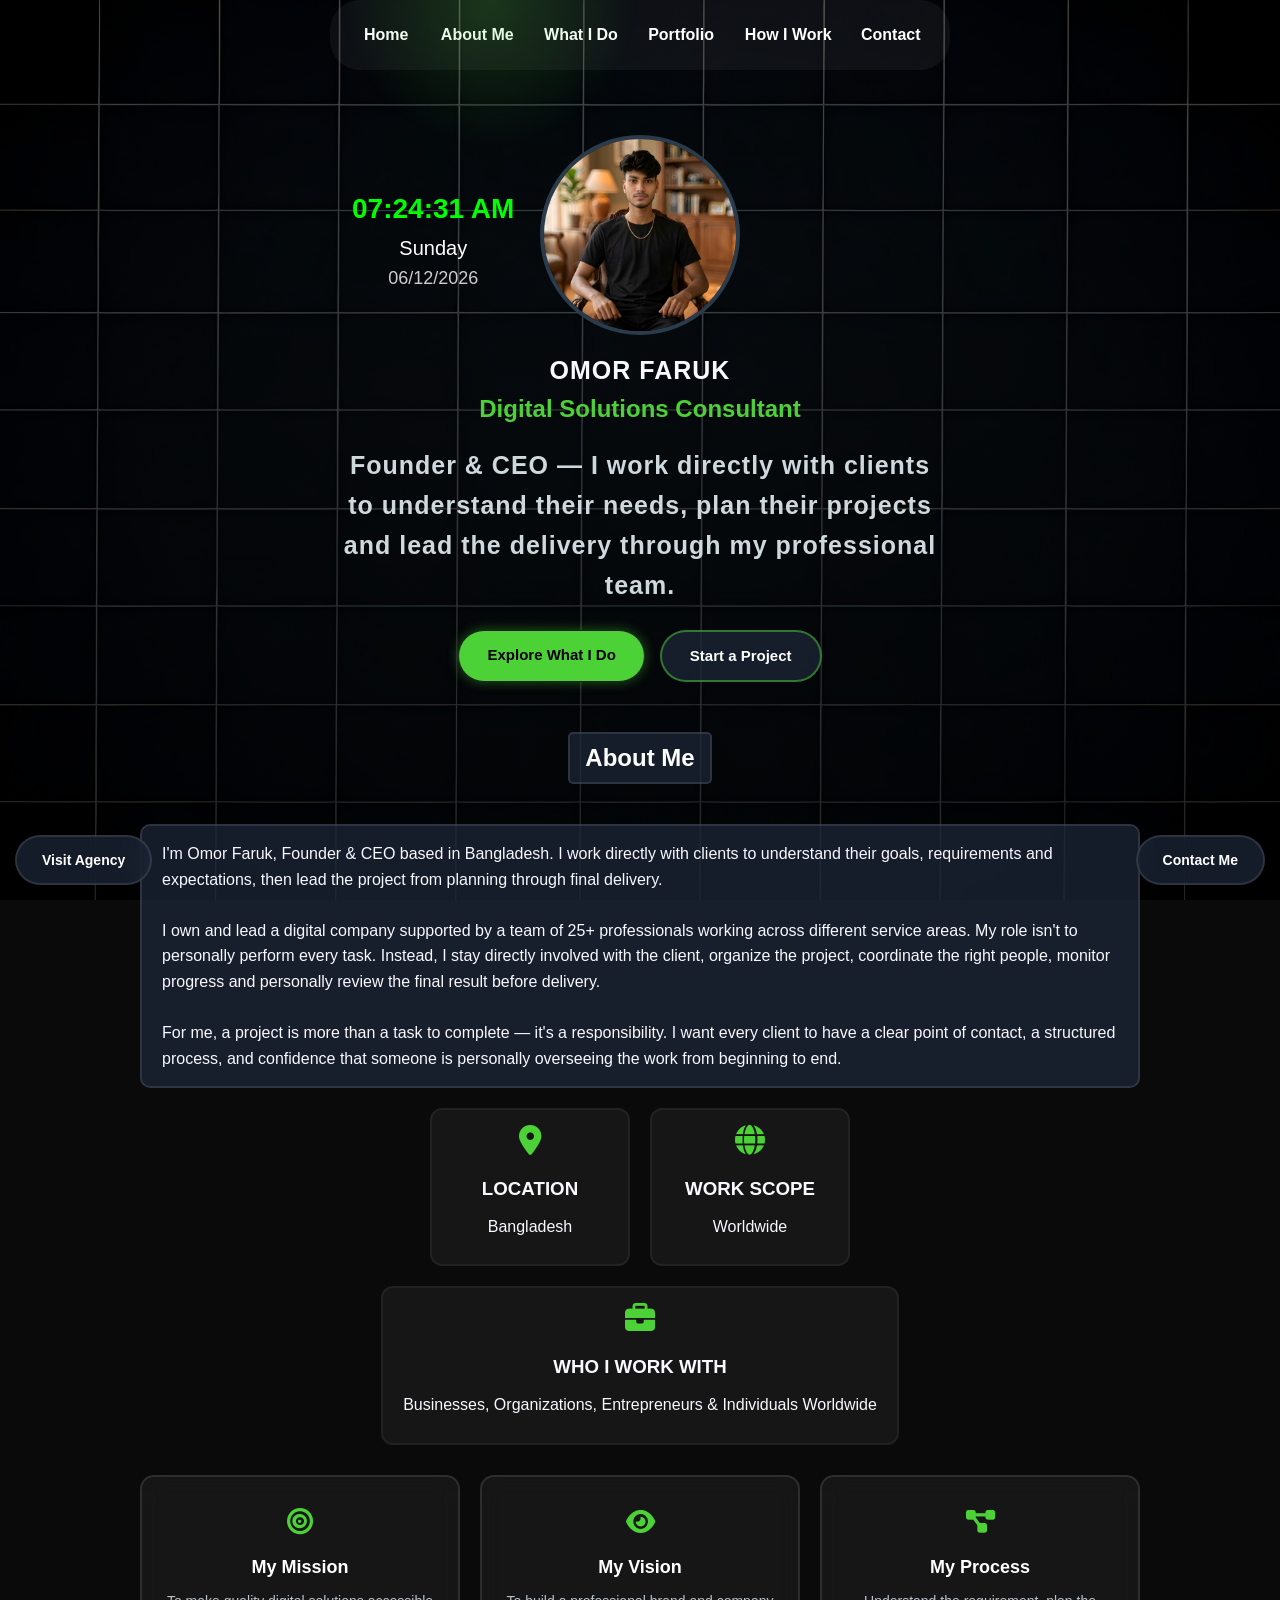
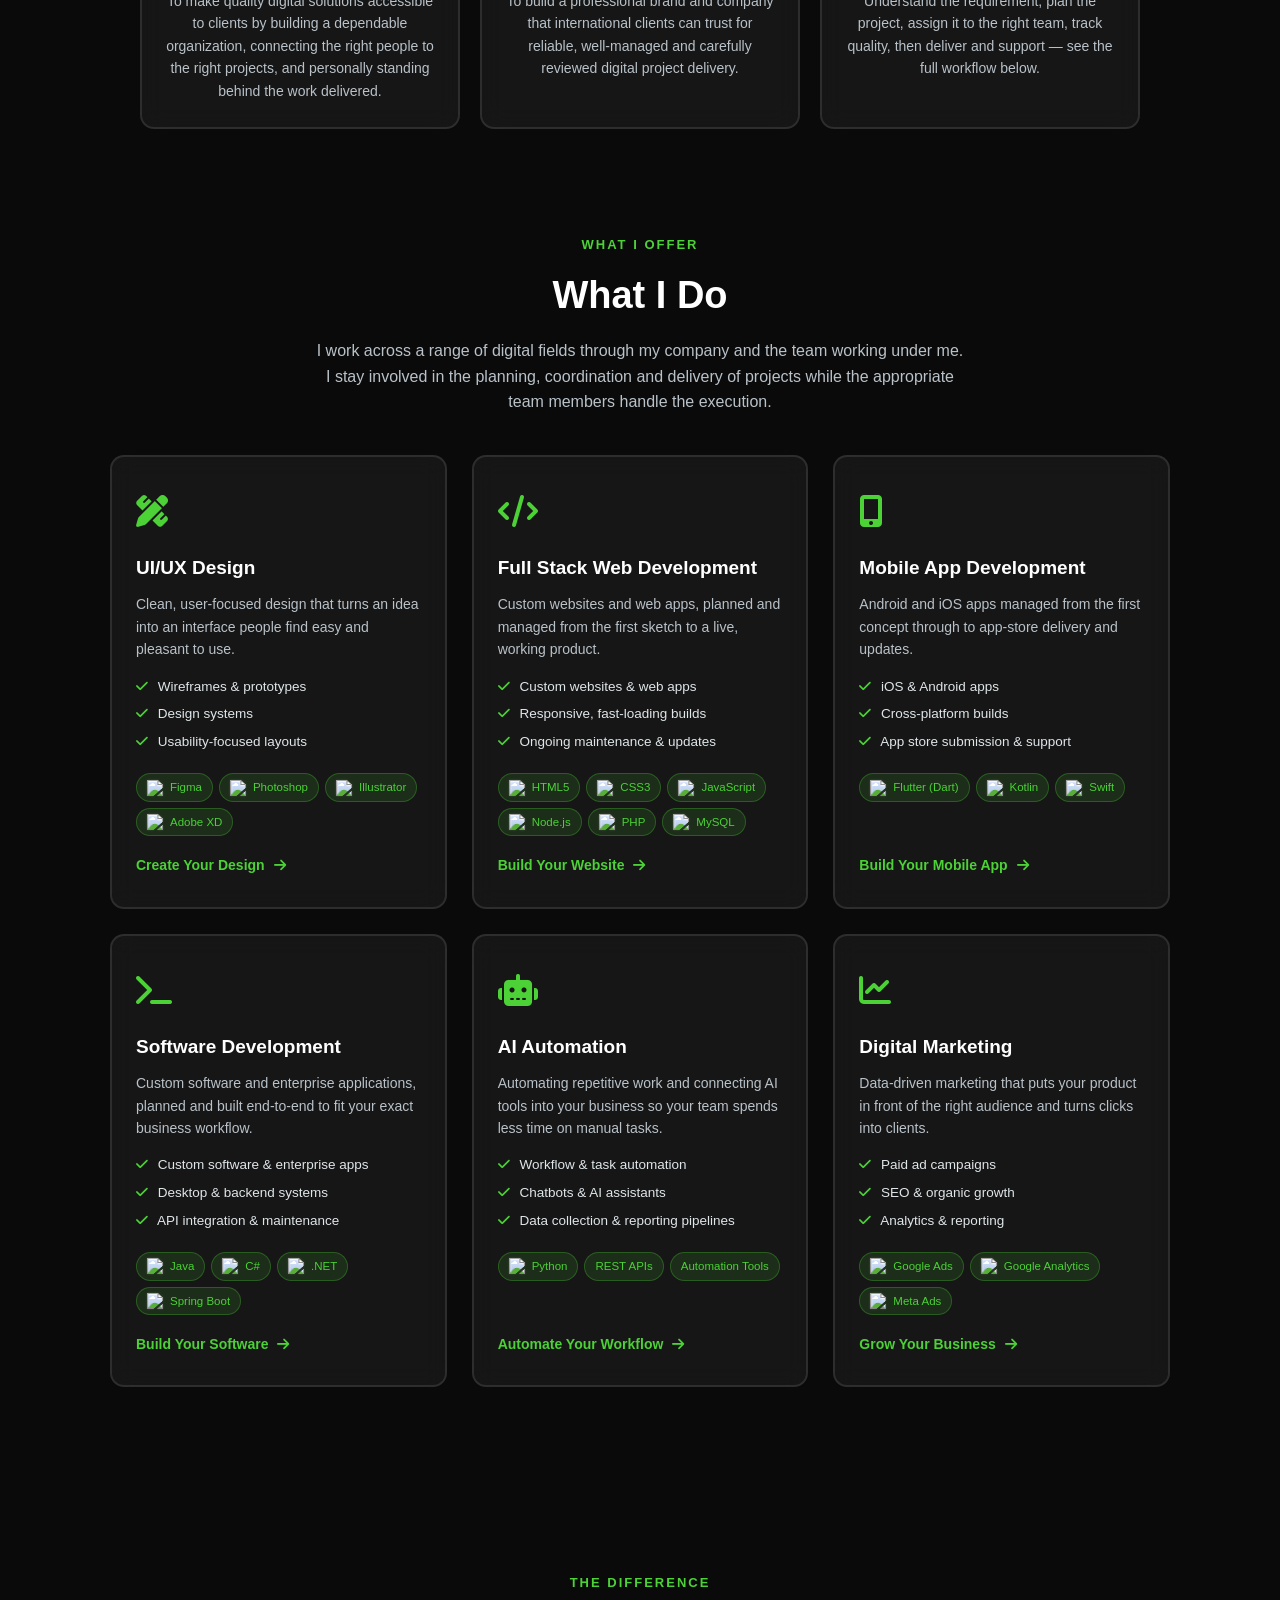
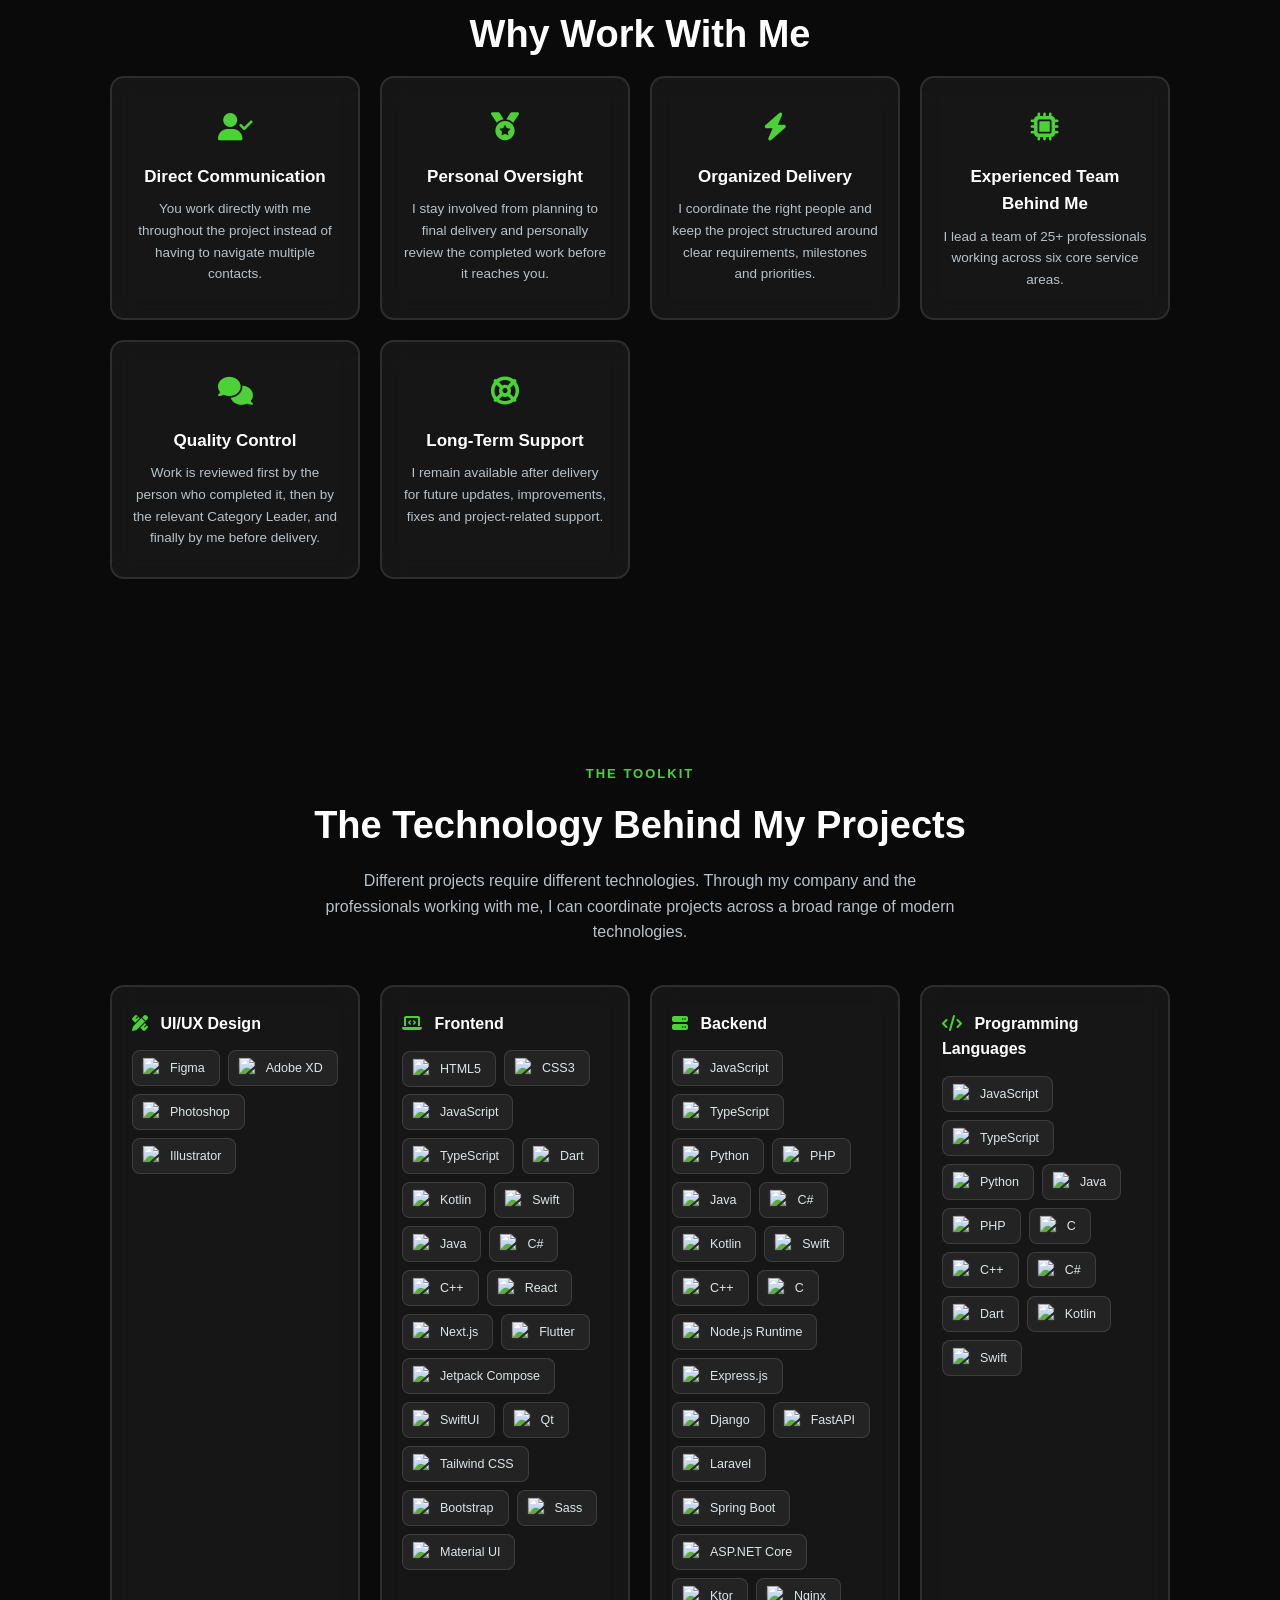
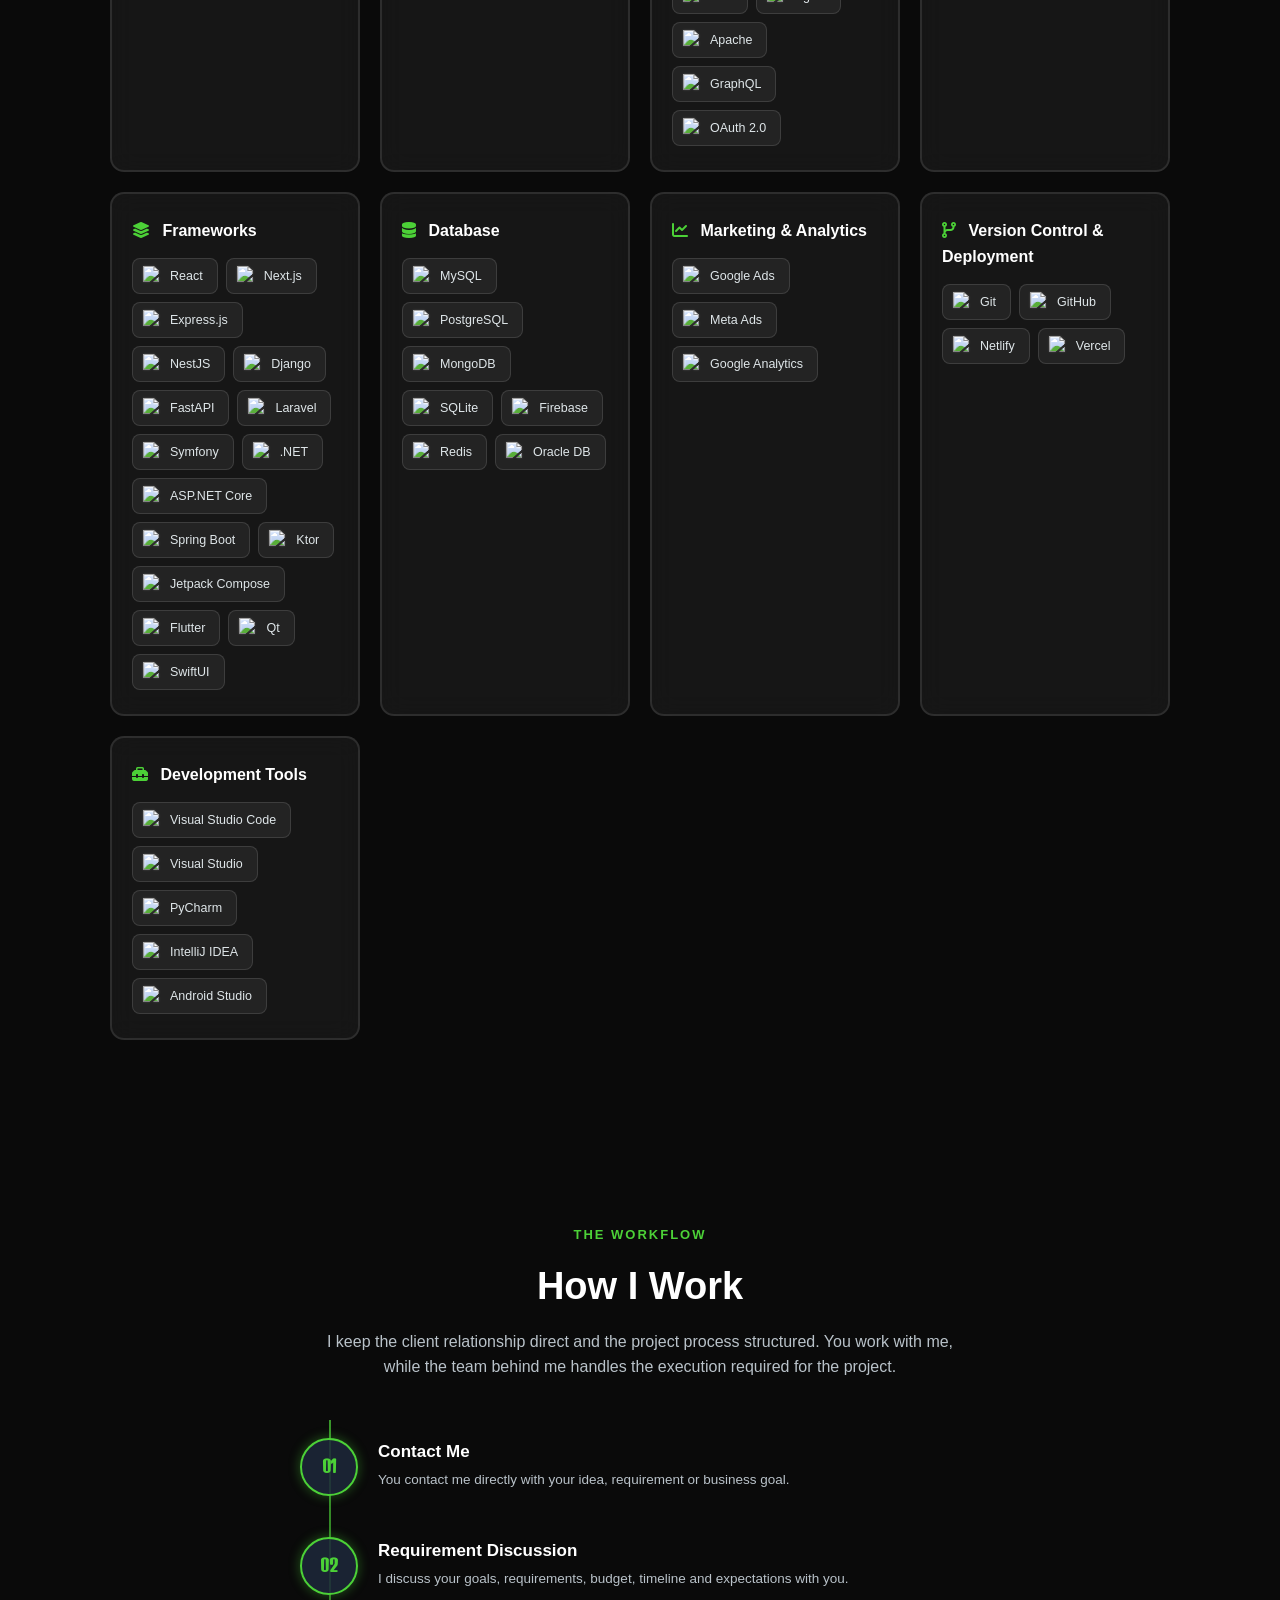
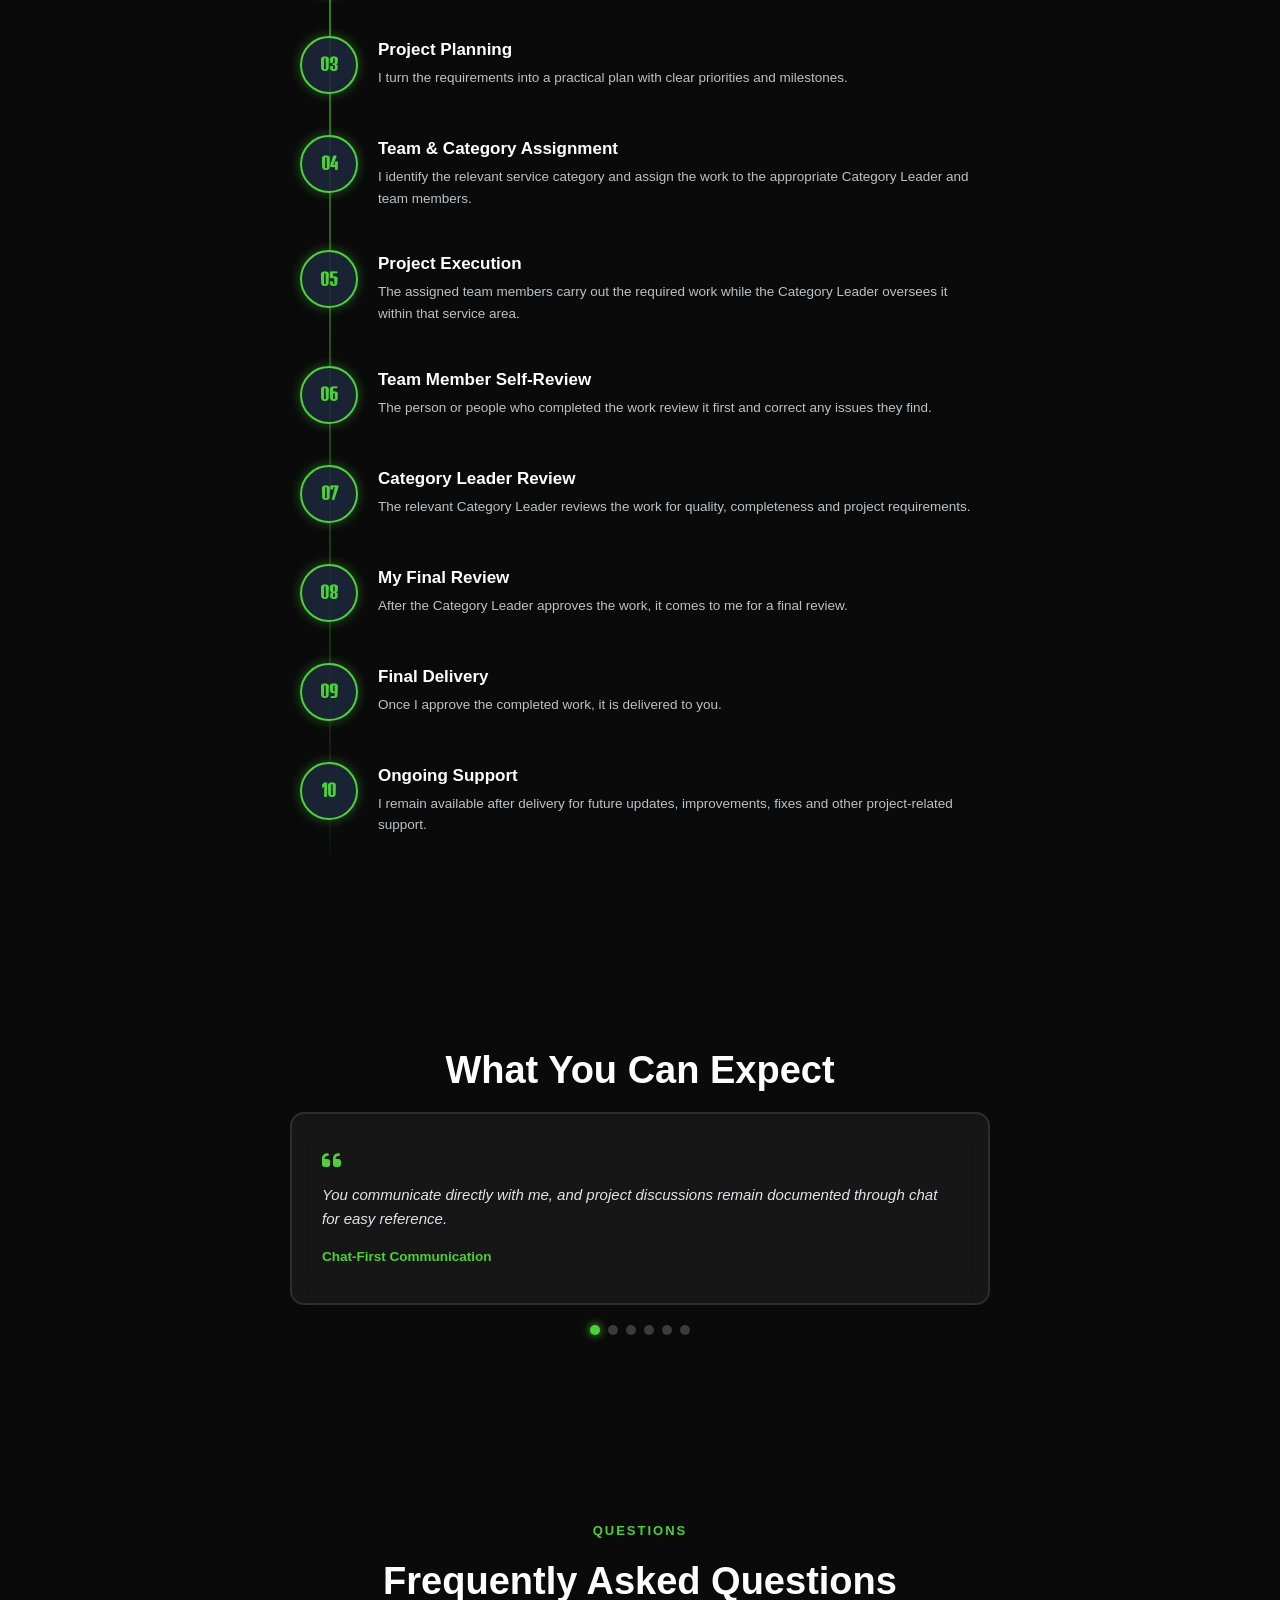
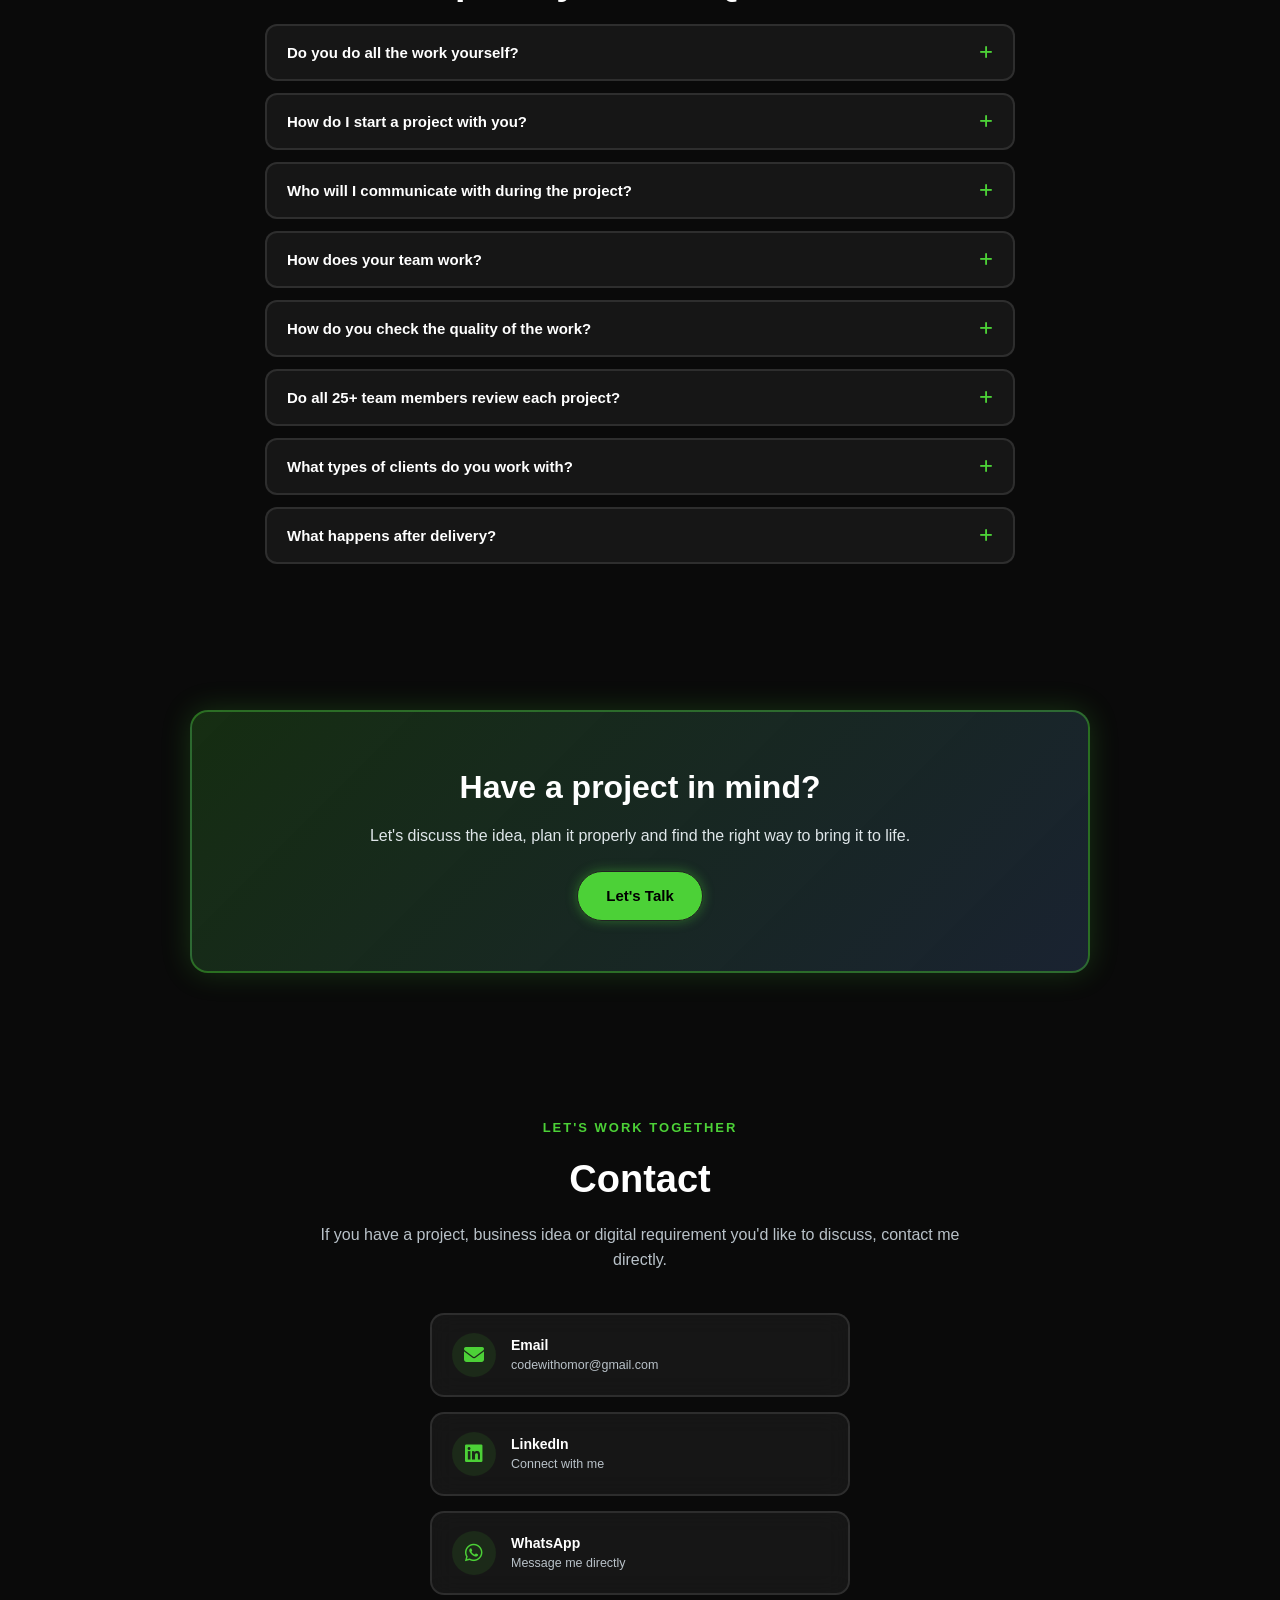
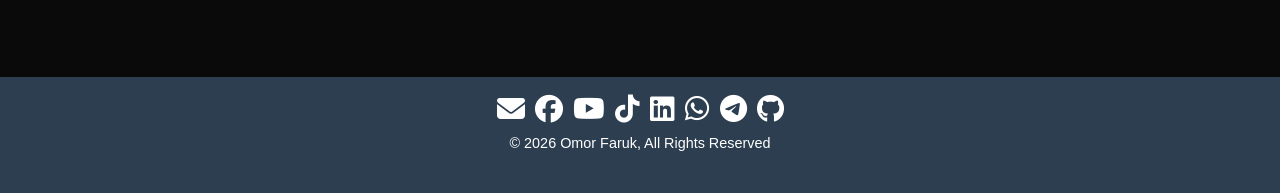
==== index.html @ fbe02dfa "Update index.html" ====
<!DOCTYPE html>
<html lang="bn">
<head>
    <meta charset="utf-8" />
    <meta name="viewport" content="width=device-width, initial-scale=1.0" />
    <meta name="description" content="Meet Omor Faruk, Founder & CEO who works directly with clients to plan, manage and deliver digital projects through his company and a team of 25+ professionals." />
    <link rel="stylesheet" href="https://cdnjs.cloudflare.com/ajax/libs/font-awesome/6.5.1/css/all.min.css">
    <link rel="stylesheet" href="https://cdn.jsdelivr.net/gh/devicons/devicon@latest/devicon.min.css">
    <title>Omor Faruk — Founder &amp; CEO | Digital Solutions &amp; Project Management</title>
    <link rel="stylesheet" href="Style.css" />
    <link href="https://fonts.googleapis.com/css2?family=Denk+One&display=swap" rel="stylesheet">
    <link rel="shortcut icon" href="web-img/favicon.jpg" type="image/x-icon" />
</head>
<body class="Body">
    <div class="mouse-glow"></div>

    <header>
        <nav class="navbar">
            <div id="marker"></div>
            <ul>
                <li onmouseenter="moveIndicator(this)"><a href="#home">Home</a></li>
                <li onmouseenter="moveIndicator(this)"><a href="#about">About Me</a></li>
                <li onmouseenter="moveIndicator(this)"><a href="#services">What I Do</a></li>
                <li onmouseenter="moveIndicator(this)"><a href="portfolio/portfolio.html">Portfolio</a></li>
                <li onmouseenter="moveIndicator(this)"><a href="#howiwork">How I Work</a></li>
                <li onmouseenter="moveIndicator(this)"><a href="#contact">Contact</a></li>
            </ul>
        </nav>
    </header>

    <div id="side-drawer">
        <div class="drawer-content">
            <ul>
                <li><a href="#home" onclick="toggleSideMenu()">Home</a></li>
                <li><a href="#about" onclick="toggleSideMenu()">About Me</a></li>
                <li><a href="#services" onclick="toggleSideMenu()">What I Do</a></li>
                <li><a href="portfolio/portfolio.html" onclick="toggleSideMenu()">Portfolio</a></li>
                <li><a href="#howiwork" onclick="toggleSideMenu()">How I Work</a></li>
                <li><a href="#contact" onclick="toggleSideMenu()">Contact</a></li>
            </ul>
        </div>
    </div>

    <div id="scroll-menu-icon" onclick="toggleSideMenu()">
        <span></span>
        <span></span>
        <span></span>
    </div>

    <!-- ===================== HOME / HERO ===================== -->
    <div class="omor-image" id="home">
        <div id="clock-container">
            <div id="digital-clock"></div>
            <div id="day-name"></div>
            <div id="full-date"></div>
        </div>
        <div class="profile-image-box">
            <img src="web-img/omorr.jpg" alt="omorfaruk" width="300" height="300" class="profile-image" />
        </div>
    </div>

    <div class="hero-content">
        <p>OMOR FARUK</p>
        <h3 class="smoke-wrapper">
            <span id="smoke-target"></span>
        </h3>
        <p class="hero-subtitle">Founder &amp; CEO — I work directly with clients to understand their needs, plan their projects and lead the delivery through my professional team.</p>
        <div class="hero-cta-row">
            <a href="#services" class="btn-primary">Explore What I Do</a>
            <a href="#contact" class="btn-outline">Start a Project</a>
        </div>
    </div>

    <!-- ===================== ABOUT ME ===================== -->
    <section id="about" class="hero">
        <div class="About">
            <h2>About Me</h2>
            <p>I'm Omor Faruk, Founder &amp; CEO based in Bangladesh. I work directly with clients to understand their goals, requirements and expectations, then lead the project from planning through final delivery.
            <br>
            <br>
            I own and lead a digital company supported by a team of 25+ professionals working across different service areas. My role isn't to personally perform every task. Instead, I stay directly involved with the client, organize the project, coordinate the right people, monitor progress and personally review the final result before delivery.
            <br>
            <br>
            For me, a project is more than a task to complete — it's a responsibility. I want every client to have a clear point of contact, a structured process, and confidence that someone is personally overseeing the work from beginning to end.</p>

            <div class="about-cards">
                <div class="about-cards-row">
                    <div class="info-card">
                        <div class="card-icon"><i class="fas fa-map-marker-alt"></i></div>
                        <div class="card-text">
                            <h3>LOCATION</h3>
                            <p>Bangladesh</p>
                        </div>
                    </div>
                    <div class="info-card">
                        <div class="card-icon"><i class="fas fa-globe"></i></div>
                        <div class="card-text">
                            <h3>WORK SCOPE</h3>
                            <p>Worldwide</p>
                        </div>
                    </div>
                </div>
                <div class="info-card">
                    <div class="card-icon"><i class="fas fa-briefcase"></i></div>
                    <div class="card-text">
                        <h3>WHO I WORK WITH</h3>
                        <p>Businesses, Organizations, Entrepreneurs &amp; Individuals Worldwide</p>
                    </div>
                </div>
            </div>

            <div class="mission-vision-grid reveal">
                <div class="mv-card">
                    <div class="mv-icon"><i class="fas fa-bullseye"></i></div>
                    <h3>My Mission</h3>
                    <p>To make quality digital solutions accessible to clients by building a dependable organization, connecting the right people to the right projects, and personally standing behind the work delivered.</p>
                </div>
                <div class="mv-card">
                    <div class="mv-icon"><i class="fas fa-eye"></i></div>
                    <h3>My Vision</h3>
                    <p>To build a professional brand and company that international clients can trust for reliable, well-managed and carefully reviewed digital project delivery.</p>
                </div>
                <div class="mv-card">
                    <div class="mv-icon"><i class="fas fa-diagram-project"></i></div>
                    <h3>My Process</h3>
                    <p>Understand the requirement, plan the project, assign it to the right team, track quality, then deliver and support — see the full workflow below.</p>
                </div>
            </div>
        </div>
    </section>


    <br />

    <!-- ===================== SERVICES ===================== -->
    <section id="services" class="premium-section">
        <span class="eyebrow">What I Offer</span>
        <h2 class="section-title">What I Do</h2>
        <p class="section-subtitle">I work across a range of digital fields through my company and the team working under me. I stay involved in the planning, coordination and delivery of projects while the appropriate team members handle the execution.</p>

        <div class="services-grid">
            <div class="service-card reveal">
                <div class="service-icon"><i class="fas fa-pen-ruler"></i></div>
                <h3>UI/UX Design</h3>
                <p class="service-desc">Clean, user-focused design that turns an idea into an interface people find easy and pleasant to use.</p>
                <ul class="service-features">
                    <li><i class="fas fa-check"></i> Wireframes &amp; prototypes</li>
                    <li><i class="fas fa-check"></i> Design systems</li>
                    <li><i class="fas fa-check"></i> Usability-focused layouts</li>
                </ul>
                <div class="service-tech">
                    <span><img src="https://cdn.jsdelivr.net/gh/devicons/devicon@master/icons/figma/figma-original.svg" class="tech-logo-img" alt="Figma logo" loading="lazy">Figma</span>
                    <span><img src="https://cdn.jsdelivr.net/gh/devicons/devicon@master/icons/photoshop/photoshop-original.svg" class="tech-logo-img" alt="Adobe Photoshop logo" loading="lazy">Photoshop</span>
                    <span><img src="https://cdn.jsdelivr.net/gh/devicons/devicon@master/icons/illustrator/illustrator-original.svg" class="tech-logo-img" alt="Adobe Illustrator logo" loading="lazy">Illustrator</span>
                    <span><img src="https://cdn.jsdelivr.net/gh/devicons/devicon@master/icons/xd/xd-original.svg" class="tech-logo-img" alt="Adobe XD logo" loading="lazy">Adobe XD</span>
                </div>
                <a href="#contact" class="service-cta">Create Your Design <i class="fas fa-arrow-right"></i></a>
            </div>

            <div class="service-card reveal">
                <div class="service-icon"><i class="fas fa-code"></i></div>
                <h3>Full Stack Web Development</h3>
                <p class="service-desc">Custom websites and web apps, planned and managed from the first sketch to a live, working product.</p>
                <ul class="service-features">
                    <li><i class="fas fa-check"></i> Custom websites &amp; web apps</li>
                    <li><i class="fas fa-check"></i> Responsive, fast-loading builds</li>
                    <li><i class="fas fa-check"></i> Ongoing maintenance &amp; updates</li>
                </ul>
                <div class="service-tech">
                    <span><img src="https://cdn.jsdelivr.net/gh/devicons/devicon@master/icons/html5/html5-original.svg" class="tech-logo-img" alt="HTML5 logo" loading="lazy">HTML5</span>
                    <span><img src="https://cdn.jsdelivr.net/gh/devicons/devicon@master/icons/css3/css3-original.svg" class="tech-logo-img" alt="CSS3 logo" loading="lazy">CSS3</span>
                    <span><img src="https://cdn.jsdelivr.net/gh/devicons/devicon@master/icons/javascript/javascript-original.svg" class="tech-logo-img" alt="JavaScript logo" loading="lazy">JavaScript</span>
                    <span><img src="https://cdn.jsdelivr.net/gh/devicons/devicon@master/icons/nodejs/nodejs-original.svg" class="tech-logo-img" alt="Node.js logo" loading="lazy">Node.js</span>
                    <span><img src="https://cdn.jsdelivr.net/gh/devicons/devicon@master/icons/php/php-original.svg" class="tech-logo-img" alt="PHP logo" loading="lazy">PHP</span>
                    <span><img src="https://cdn.jsdelivr.net/gh/devicons/devicon@master/icons/mysql/mysql-original.svg" class="tech-logo-img" alt="MySQL logo" loading="lazy">MySQL</span>
                </div>
                <a href="#contact" class="service-cta">Build Your Website <i class="fas fa-arrow-right"></i></a>
            </div>

            <div class="service-card reveal">
                <div class="service-icon"><i class="fas fa-mobile-screen-button"></i></div>
                <h3>Mobile App Development</h3>
                <p class="service-desc">Android and iOS apps managed from the first concept through to app-store delivery and updates.</p>
                <ul class="service-features">
                    <li><i class="fas fa-check"></i> iOS &amp; Android apps</li>
                    <li><i class="fas fa-check"></i> Cross-platform builds</li>
                    <li><i class="fas fa-check"></i> App store submission &amp; support</li>
                </ul>
                <div class="service-tech">
                    <span><img src="https://cdn.jsdelivr.net/gh/devicons/devicon@master/icons/flutter/flutter-original.svg" class="tech-logo-img" alt="Flutter logo" loading="lazy">Flutter (Dart)</span>
                    <span><img src="https://cdn.jsdelivr.net/gh/devicons/devicon@master/icons/kotlin/kotlin-original.svg" class="tech-logo-img" alt="Kotlin logo" loading="lazy">Kotlin</span>
                    <span><img src="https://cdn.jsdelivr.net/gh/devicons/devicon@master/icons/swift/swift-original.svg" class="tech-logo-img" alt="Swift logo" loading="lazy">Swift</span>
                </div>
                <a href="#contact" class="service-cta">Build Your Mobile App <i class="fas fa-arrow-right"></i></a>
            </div>

            <div class="service-card reveal">
                <div class="service-icon"><i class="fas fa-terminal"></i></div>
                <h3>Software Development</h3>
                <p class="service-desc">Custom software and enterprise applications, planned and built end-to-end to fit your exact business workflow.</p>
                <ul class="service-features">
                    <li><i class="fas fa-check"></i> Custom software &amp; enterprise apps</li>
                    <li><i class="fas fa-check"></i> Desktop &amp; backend systems</li>
                    <li><i class="fas fa-check"></i> API integration &amp; maintenance</li>
                </ul>
                <div class="service-tech">
                    <span><img src="https://cdn.jsdelivr.net/gh/devicons/devicon@master/icons/java/java-original.svg" class="tech-logo-img" alt="Java logo" loading="lazy">Java</span>
                    <span><img src="https://cdn.jsdelivr.net/gh/devicons/devicon@master/icons/csharp/csharp-original.svg" class="tech-logo-img" alt="C# logo" loading="lazy">C#</span>
                    <span><img src="https://cdn.jsdelivr.net/gh/devicons/devicon@master/icons/dotnetcore/dotnetcore-original.svg" class="tech-logo-img" alt=".NET logo" loading="lazy">.NET</span>
                    <span><img src="https://cdn.jsdelivr.net/gh/devicons/devicon@master/icons/spring/spring-original.svg" class="tech-logo-img" alt="Spring Boot logo" loading="lazy">Spring Boot</span>
                </div>
                <a href="#contact" class="service-cta">Build Your Software <i class="fas fa-arrow-right"></i></a>
            </div>

            <div class="service-card reveal">
                <div class="service-icon"><i class="fas fa-robot"></i></div>
                <h3>AI Automation</h3>
                <p class="service-desc">Automating repetitive work and connecting AI tools into your business so your team spends less time on manual tasks.</p>
                <ul class="service-features">
                    <li><i class="fas fa-check"></i> Workflow &amp; task automation</li>
                    <li><i class="fas fa-check"></i> Chatbots &amp; AI assistants</li>
                    <li><i class="fas fa-check"></i> Data collection &amp; reporting pipelines</li>
                </ul>
                <div class="service-tech">
                    <span><img src="https://cdn.jsdelivr.net/gh/devicons/devicon@master/icons/python/python-original.svg" class="tech-logo-img" alt="Python logo" loading="lazy">Python</span>
                    <span>REST APIs</span>
                    <span>Automation Tools</span>
                </div>
                <a href="#contact" class="service-cta">Automate Your Workflow <i class="fas fa-arrow-right"></i></a>
            </div>

            <div class="service-card reveal">
                <div class="service-icon"><i class="fas fa-chart-line"></i></div>
                <h3>Digital Marketing</h3>
                <p class="service-desc">Data-driven marketing that puts your product in front of the right audience and turns clicks into clients.</p>
                <ul class="service-features">
                    <li><i class="fas fa-check"></i> Paid ad campaigns</li>
                    <li><i class="fas fa-check"></i> SEO &amp; organic growth</li>
                    <li><i class="fas fa-check"></i> Analytics &amp; reporting</li>
                </ul>
                <div class="service-tech">
                    <span><img src="https://www.vectorlogo.zone/logos/google_ads/google_ads-icon.svg" class="tech-logo-img" alt="Google Ads logo" loading="lazy">Google Ads</span>
                    <span><img src="https://cdn.simpleicons.org/googleanalytics" class="tech-logo-img" alt="Google Analytics logo" loading="lazy">Google Analytics</span>
                    <span><img src="https://cdn.simpleicons.org/meta" class="tech-logo-img" alt="Meta logo" loading="lazy">Meta Ads</span>
                </div>
                <a href="#contact" class="service-cta">Grow Your Business <i class="fas fa-arrow-right"></i></a>
            </div>
        </div>
    </section>

    <br />

    <!-- ===================== WHY CHOOSE ME ===================== -->
    <section id="why-choose-me" class="premium-section">
        <span class="eyebrow">The Difference</span>
        <h2 class="section-title">Why Work With Me</h2>

        <div class="why-grid">
            <div class="why-card reveal">
                <div class="why-icon"><i class="fas fa-user-check"></i></div>
                <h3>Direct Communication</h3>
                <p>You work directly with me throughout the project instead of having to navigate multiple contacts.</p>
            </div>
            <div class="why-card reveal">
                <div class="why-icon"><i class="fas fa-medal"></i></div>
                <h3>Personal Oversight</h3>
                <p>I stay involved from planning to final delivery and personally review the completed work before it reaches you.</p>
            </div>
            <div class="why-card reveal">
                <div class="why-icon"><i class="fas fa-bolt"></i></div>
                <h3>Organized Delivery</h3>
                <p>I coordinate the right people and keep the project structured around clear requirements, milestones and priorities.</p>
            </div>
            <div class="why-card reveal">
                <div class="why-icon"><i class="fas fa-microchip"></i></div>
                <h3>Experienced Team Behind Me</h3>
                <p>I lead a team of 25+ professionals working across six core service areas.</p>
            </div>
            <div class="why-card reveal">
                <div class="why-icon"><i class="fas fa-comments"></i></div>
                <h3>Quality Control</h3>
                <p>Work is reviewed first by the person who completed it, then by the relevant Category Leader, and finally by me before delivery.</p>
            </div>
            <div class="why-card reveal">
                <div class="why-icon"><i class="fas fa-life-ring"></i></div>
                <h3>Long-Term Support</h3>
                <p>I remain available after delivery for future updates, improvements, fixes and project-related support.</p>
            </div>
        </div>
    </section>

    <br />

    <!-- ===================== TECHNOLOGY BEHIND MY PROJECTS ===================== -->
    <section id="technologies" class="premium-section">
        <span class="eyebrow">The Toolkit</span>
        <h2 class="section-title">The Technology Behind My Projects</h2>
        <p class="section-subtitle">Different projects require different technologies. Through my company and the professionals working with me, I can coordinate projects across a broad range of modern technologies.</p>

        <div class="tech-categories">
            <div class="tech-category reveal">
                <h3><i class="fas fa-pen-ruler"></i> UI/UX Design</h3>
                <div class="tech-badges">
                    <span class="tech-badge"><img src="https://cdn.jsdelivr.net/gh/devicons/devicon@master/icons/figma/figma-original.svg" class="tech-logo-img" alt="Figma logo" loading="lazy">Figma</span>
                    <span class="tech-badge"><img src="https://cdn.jsdelivr.net/gh/devicons/devicon@master/icons/xd/xd-original.svg" class="tech-logo-img" alt="Adobe XD logo" loading="lazy">Adobe XD</span>
                    <span class="tech-badge"><img src="https://cdn.jsdelivr.net/gh/devicons/devicon@master/icons/photoshop/photoshop-original.svg" class="tech-logo-img" alt="Adobe Photoshop logo" loading="lazy">Photoshop</span>
                    <span class="tech-badge"><img src="https://cdn.jsdelivr.net/gh/devicons/devicon@master/icons/illustrator/illustrator-original.svg" class="tech-logo-img" alt="Adobe Illustrator logo" loading="lazy">Illustrator</span>
                </div>
            </div>
            <div class="tech-category reveal">
                <h3><i class="fas fa-laptop-code"></i> Frontend</h3>
                <div class="tech-badges">
                    <span class="tech-badge"><img src="https://cdn.jsdelivr.net/gh/devicons/devicon@master/icons/html5/html5-original.svg" class="tech-logo-img" alt="HTML5 logo" loading="lazy">HTML5</span>
                    <span class="tech-badge"><img src="https://cdn.jsdelivr.net/gh/devicons/devicon@master/icons/css3/css3-original.svg" class="tech-logo-img" alt="CSS3 logo" loading="lazy">CSS3</span>
                    <span class="tech-badge"><img src="https://cdn.jsdelivr.net/gh/devicons/devicon@master/icons/javascript/javascript-original.svg" class="tech-logo-img" alt="JavaScript logo" loading="lazy">JavaScript</span>
                    <span class="tech-badge"><img src="https://cdn.jsdelivr.net/gh/devicons/devicon@master/icons/typescript/typescript-original.svg" class="tech-logo-img" alt="TypeScript logo" loading="lazy">TypeScript</span>
                    <span class="tech-badge"><img src="https://cdn.jsdelivr.net/gh/devicons/devicon@master/icons/dart/dart-original.svg" class="tech-logo-img" alt="Dart logo" loading="lazy">Dart</span>
                    <span class="tech-badge"><img src="https://cdn.jsdelivr.net/gh/devicons/devicon@master/icons/kotlin/kotlin-original.svg" class="tech-logo-img" alt="Kotlin logo" loading="lazy">Kotlin</span>
                    <span class="tech-badge"><img src="https://cdn.jsdelivr.net/gh/devicons/devicon@master/icons/swift/swift-original.svg" class="tech-logo-img" alt="Swift logo" loading="lazy">Swift</span>
                    <span class="tech-badge"><img src="https://cdn.jsdelivr.net/gh/devicons/devicon@master/icons/java/java-original.svg" class="tech-logo-img" alt="Java logo" loading="lazy">Java</span>
                    <span class="tech-badge"><img src="https://cdn.jsdelivr.net/gh/devicons/devicon@master/icons/csharp/csharp-original.svg" class="tech-logo-img" alt="C# logo" loading="lazy">C#</span>
                    <span class="tech-badge"><img src="https://cdn.jsdelivr.net/gh/devicons/devicon@master/icons/cplusplus/cplusplus-original.svg" class="tech-logo-img" alt="C++ logo" loading="lazy">C++</span>
                    <span class="tech-badge"><img src="https://cdn.jsdelivr.net/gh/devicons/devicon@master/icons/react/react-original.svg" class="tech-logo-img" alt="React logo" loading="lazy">React</span>
                    <span class="tech-badge"><img src="https://cdn.jsdelivr.net/gh/devicons/devicon@master/icons/nextjs/nextjs-original.svg" class="tech-logo-img" alt="Next.js logo" loading="lazy">Next.js</span>
                    <span class="tech-badge"><img src="https://cdn.jsdelivr.net/gh/devicons/devicon@master/icons/flutter/flutter-original.svg" class="tech-logo-img" alt="Flutter logo" loading="lazy">Flutter</span>
                    <span class="tech-badge"><img src="https://cdn.jsdelivr.net/gh/devicons/devicon@master/icons/jetpackcompose/jetpackcompose-original.svg" class="tech-logo-img" alt="Jetpack Compose logo" loading="lazy">Jetpack Compose</span>
                    <span class="tech-badge"><img src="https://cdn.jsdelivr.net/gh/devicons/devicon@master/icons/swiftui/swiftui-original.svg" class="tech-logo-img" alt="SwiftUI logo" loading="lazy">SwiftUI</span>
                    <span class="tech-badge"><img src="https://cdn.jsdelivr.net/gh/devicons/devicon@master/icons/qt/qt-original.svg" class="tech-logo-img" alt="Qt logo" loading="lazy">Qt</span>
                    <span class="tech-badge"><img src="https://cdn.jsdelivr.net/gh/devicons/devicon@master/icons/tailwindcss/tailwindcss-original.svg" class="tech-logo-img" alt="Tailwind CSS logo" loading="lazy">Tailwind CSS</span>
                    <span class="tech-badge"><img src="https://cdn.jsdelivr.net/gh/devicons/devicon@master/icons/bootstrap/bootstrap-original.svg" class="tech-logo-img" alt="Bootstrap logo" loading="lazy">Bootstrap</span>
                    <span class="tech-badge"><img src="https://cdn.jsdelivr.net/gh/devicons/devicon@master/icons/sass/sass-original.svg" class="tech-logo-img" alt="Sass logo" loading="lazy">Sass</span>
                    <span class="tech-badge"><img src="https://cdn.jsdelivr.net/gh/devicons/devicon@master/icons/materialui/materialui-original.svg" class="tech-logo-img" alt="Material UI logo" loading="lazy">Material UI</span>
                </div>
            </div>
            <div class="tech-category reveal">
                <h3><i class="fas fa-server"></i> Backend</h3>
                <div class="tech-badges">
                    <span class="tech-badge"><img src="https://cdn.jsdelivr.net/gh/devicons/devicon@master/icons/javascript/javascript-original.svg" class="tech-logo-img" alt="JavaScript logo" loading="lazy">JavaScript</span>
                    <span class="tech-badge"><img src="https://cdn.jsdelivr.net/gh/devicons/devicon@master/icons/typescript/typescript-original.svg" class="tech-logo-img" alt="TypeScript logo" loading="lazy">TypeScript</span>
                    <span class="tech-badge"><img src="https://cdn.jsdelivr.net/gh/devicons/devicon@master/icons/python/python-original.svg" class="tech-logo-img" alt="Python logo" loading="lazy">Python</span>
                    <span class="tech-badge"><img src="https://cdn.jsdelivr.net/gh/devicons/devicon@master/icons/php/php-original.svg" class="tech-logo-img" alt="PHP logo" loading="lazy">PHP</span>
                    <span class="tech-badge"><img src="https://cdn.jsdelivr.net/gh/devicons/devicon@master/icons/java/java-original.svg" class="tech-logo-img" alt="Java logo" loading="lazy">Java</span>
                    <span class="tech-badge"><img src="https://cdn.jsdelivr.net/gh/devicons/devicon@master/icons/csharp/csharp-original.svg" class="tech-logo-img" alt="C# logo" loading="lazy">C#</span>
                    <span class="tech-badge"><img src="https://cdn.jsdelivr.net/gh/devicons/devicon@master/icons/kotlin/kotlin-original.svg" class="tech-logo-img" alt="Kotlin logo" loading="lazy">Kotlin</span>
                    <span class="tech-badge"><img src="https://cdn.jsdelivr.net/gh/devicons/devicon@master/icons/swift/swift-original.svg" class="tech-logo-img" alt="Swift logo" loading="lazy">Swift</span>
                    <span class="tech-badge"><img src="https://cdn.jsdelivr.net/gh/devicons/devicon@master/icons/cplusplus/cplusplus-original.svg" class="tech-logo-img" alt="C++ logo" loading="lazy">C++</span>
                    <span class="tech-badge"><img src="https://cdn.jsdelivr.net/gh/devicons/devicon@master/icons/c/c-original.svg" class="tech-logo-img" alt="C logo" loading="lazy">C</span>
                    <span class="tech-badge"><img src="https://cdn.jsdelivr.net/gh/devicons/devicon@master/icons/nodejs/nodejs-original.svg" class="tech-logo-img" alt="Node.js logo" loading="lazy">Node.js Runtime</span>
                    <span class="tech-badge"><img src="https://cdn.jsdelivr.net/gh/devicons/devicon@master/icons/express/express-original.svg" class="tech-logo-img" alt="Express.js logo" loading="lazy">Express.js</span>
                    <span class="tech-badge"><img src="https://cdn.jsdelivr.net/gh/devicons/devicon@master/icons/django/django-plain.svg" class="tech-logo-img" alt="Django logo" loading="lazy">Django</span>
                    <span class="tech-badge"><img src="https://cdn.jsdelivr.net/gh/devicons/devicon@master/icons/fastapi/fastapi-original.svg" class="tech-logo-img" alt="FastAPI logo" loading="lazy">FastAPI</span>
                    <span class="tech-badge"><img src="https://cdn.jsdelivr.net/gh/devicons/devicon@master/icons/laravel/laravel-original.svg" class="tech-logo-img" alt="Laravel logo" loading="lazy">Laravel</span>
                    <span class="tech-badge"><img src="https://cdn.jsdelivr.net/gh/devicons/devicon@master/icons/spring/spring-original.svg" class="tech-logo-img" alt="Spring Boot logo" loading="lazy">Spring Boot</span>
                    <span class="tech-badge"><img src="https://cdn.jsdelivr.net/gh/devicons/devicon@master/icons/dotnetcore/dotnetcore-original.svg" class="tech-logo-img" alt="ASP.NET Core logo" loading="lazy">ASP.NET Core</span>
                    <span class="tech-badge"><img src="https://cdn.jsdelivr.net/gh/devicons/devicon@master/icons/ktor/ktor-original.svg" class="tech-logo-img" alt="Ktor logo" loading="lazy">Ktor</span>
                    <span class="tech-badge"><img src="https://cdn.jsdelivr.net/gh/devicons/devicon@master/icons/nginx/nginx-original.svg" class="tech-logo-img" alt="Nginx logo" loading="lazy">Nginx</span>
                    <span class="tech-badge"><img src="https://cdn.jsdelivr.net/gh/devicons/devicon@master/icons/apache/apache-original.svg" class="tech-logo-img" alt="Apache logo" loading="lazy">Apache</span>
                    <span class="tech-badge"><img src="https://cdn.jsdelivr.net/gh/devicons/devicon@master/icons/graphql/graphql-plain.svg" class="tech-logo-img" alt="GraphQL logo" loading="lazy">GraphQL</span>
                    <span class="tech-badge"><img src="https://cdn.jsdelivr.net/gh/devicons/devicon@master/icons/oauth/oauth-original.svg" class="tech-logo-img" alt="OAuth logo" loading="lazy">OAuth 2.0</span>
                </div>
            </div>
            <div class="tech-category reveal">
                <h3><i class="fas fa-code"></i> Programming Languages</h3>
                <div class="tech-badges">
                    <span class="tech-badge"><img src="https://cdn.jsdelivr.net/gh/devicons/devicon@master/icons/javascript/javascript-original.svg" class="tech-logo-img" alt="JavaScript logo" loading="lazy">JavaScript</span>
                    <span class="tech-badge"><img src="https://cdn.jsdelivr.net/gh/devicons/devicon@master/icons/typescript/typescript-original.svg" class="tech-logo-img" alt="TypeScript logo" loading="lazy">TypeScript</span>
                    <span class="tech-badge"><img src="https://cdn.jsdelivr.net/gh/devicons/devicon@master/icons/python/python-original.svg" class="tech-logo-img" alt="Python logo" loading="lazy">Python</span>
                    <span class="tech-badge"><img src="https://cdn.jsdelivr.net/gh/devicons/devicon@master/icons/java/java-original.svg" class="tech-logo-img" alt="Java logo" loading="lazy">Java</span>
                    <span class="tech-badge"><img src="https://cdn.jsdelivr.net/gh/devicons/devicon@master/icons/php/php-original.svg" class="tech-logo-img" alt="PHP logo" loading="lazy">PHP</span>
                    <span class="tech-badge"><img src="https://cdn.jsdelivr.net/gh/devicons/devicon@master/icons/c/c-original.svg" class="tech-logo-img" alt="C logo" loading="lazy">C</span>
                    <span class="tech-badge"><img src="https://cdn.jsdelivr.net/gh/devicons/devicon@master/icons/cplusplus/cplusplus-original.svg" class="tech-logo-img" alt="C++ logo" loading="lazy">C++</span>
                    <span class="tech-badge"><img src="https://cdn.jsdelivr.net/gh/devicons/devicon@master/icons/csharp/csharp-original.svg" class="tech-logo-img" alt="C# logo" loading="lazy">C#</span>
                    <span class="tech-badge"><img src="https://cdn.jsdelivr.net/gh/devicons/devicon@master/icons/dart/dart-original.svg" class="tech-logo-img" alt="Dart logo" loading="lazy">Dart</span>
                    <span class="tech-badge"><img src="https://cdn.jsdelivr.net/gh/devicons/devicon@master/icons/kotlin/kotlin-original.svg" class="tech-logo-img" alt="Kotlin logo" loading="lazy">Kotlin</span>
                    <span class="tech-badge"><img src="https://cdn.jsdelivr.net/gh/devicons/devicon@master/icons/swift/swift-original.svg" class="tech-logo-img" alt="Swift logo" loading="lazy">Swift</span>
                </div>
            </div>
            <div class="tech-category reveal">
                <h3><i class="fas fa-layer-group"></i> Frameworks</h3>
                <div class="tech-badges">
                    <span class="tech-badge"><img src="https://cdn.jsdelivr.net/gh/devicons/devicon@master/icons/react/react-original.svg" class="tech-logo-img" alt="React logo" loading="lazy">React</span>
                    <span class="tech-badge"><img src="https://cdn.jsdelivr.net/gh/devicons/devicon@master/icons/nextjs/nextjs-original.svg" class="tech-logo-img" alt="Next.js logo" loading="lazy">Next.js</span>
                    <span class="tech-badge"><img src="https://cdn.jsdelivr.net/gh/devicons/devicon@master/icons/express/express-original.svg" class="tech-logo-img" alt="Express.js logo" loading="lazy">Express.js</span>
                    <span class="tech-badge"><img src="https://cdn.jsdelivr.net/gh/devicons/devicon@master/icons/nestjs/nestjs-original.svg" class="tech-logo-img" alt="NestJS logo" loading="lazy">NestJS</span>
                    <span class="tech-badge"><img src="https://cdn.jsdelivr.net/gh/devicons/devicon@master/icons/django/django-plain.svg" class="tech-logo-img" alt="Django logo" loading="lazy">Django</span>
                    <span class="tech-badge"><img src="https://cdn.jsdelivr.net/gh/devicons/devicon@master/icons/fastapi/fastapi-original.svg" class="tech-logo-img" alt="FastAPI logo" loading="lazy">FastAPI</span>
                    <span class="tech-badge"><img src="https://cdn.jsdelivr.net/gh/devicons/devicon@master/icons/laravel/laravel-original.svg" class="tech-logo-img" alt="Laravel logo" loading="lazy">Laravel</span>
                    <span class="tech-badge"><img src="https://cdn.jsdelivr.net/gh/devicons/devicon@master/icons/symfony/symfony-original.svg" class="tech-logo-img" alt="Symfony logo" loading="lazy">Symfony</span>
                    <span class="tech-badge"><img src="https://cdn.jsdelivr.net/gh/devicons/devicon@master/icons/dotnetcore/dotnetcore-original.svg" class="tech-logo-img" alt=".NET logo" loading="lazy">.NET</span>
                    <span class="tech-badge"><img src="https://cdn.jsdelivr.net/gh/devicons/devicon@master/icons/dotnetcore/dotnetcore-original.svg" class="tech-logo-img" alt="ASP.NET Core logo" loading="lazy">ASP.NET Core</span>
                    <span class="tech-badge"><img src="https://cdn.jsdelivr.net/gh/devicons/devicon@master/icons/spring/spring-original.svg" class="tech-logo-img" alt="Spring Boot logo" loading="lazy">Spring Boot</span>
                    <span class="tech-badge"><img src="https://cdn.jsdelivr.net/gh/devicons/devicon@master/icons/ktor/ktor-original.svg" class="tech-logo-img" alt="Ktor logo" loading="lazy">Ktor</span>
                    <span class="tech-badge"><img src="https://cdn.jsdelivr.net/gh/devicons/devicon@master/icons/jetpackcompose/jetpackcompose-original.svg" class="tech-logo-img" alt="Jetpack Compose logo" loading="lazy">Jetpack Compose</span>
                    <span class="tech-badge"><img src="https://cdn.jsdelivr.net/gh/devicons/devicon@master/icons/flutter/flutter-original.svg" class="tech-logo-img" alt="Flutter logo" loading="lazy">Flutter</span>
                    <span class="tech-badge"><img src="https://cdn.jsdelivr.net/gh/devicons/devicon@master/icons/qt/qt-original.svg" class="tech-logo-img" alt="Qt logo" loading="lazy">Qt</span>
                    <span class="tech-badge"><img src="https://cdn.jsdelivr.net/gh/devicons/devicon@master/icons/swift/swift-original.svg" class="tech-logo-img" alt="SwiftUI logo" loading="lazy">SwiftUI</span>
                </div>
            </div>
            <div class="tech-category reveal">
                <h3><i class="fas fa-database"></i> Database</h3>
                <div class="tech-badges">
                    <span class="tech-badge"><img src="https://cdn.jsdelivr.net/gh/devicons/devicon@master/icons/mysql/mysql-original.svg" class="tech-logo-img" alt="MySQL logo" loading="lazy">MySQL</span>
                    <span class="tech-badge"><img src="https://cdn.jsdelivr.net/gh/devicons/devicon@master/icons/postgresql/postgresql-original.svg" class="tech-logo-img" alt="PostgreSQL logo" loading="lazy">PostgreSQL</span>
                    <span class="tech-badge"><img src="https://cdn.jsdelivr.net/gh/devicons/devicon@master/icons/mongodb/mongodb-original.svg" class="tech-logo-img" alt="MongoDB logo" loading="lazy">MongoDB</span>
                    <span class="tech-badge"><img src="https://cdn.jsdelivr.net/gh/devicons/devicon@master/icons/sqlite/sqlite-original.svg" class="tech-logo-img" alt="SQLite logo" loading="lazy">SQLite</span>
                    <span class="tech-badge"><img src="https://cdn.jsdelivr.net/gh/devicons/devicon@master/icons/firebase/firebase-original.svg" class="tech-logo-img" alt="Firebase logo" loading="lazy">Firebase</span>
                    <span class="tech-badge"><img src="https://cdn.jsdelivr.net/gh/devicons/devicon@master/icons/redis/redis-original.svg" class="tech-logo-img" alt="Redis logo" loading="lazy">Redis</span>
                    <span class="tech-badge"><img src="https://cdn.jsdelivr.net/gh/devicons/devicon@master/icons/oracle/oracle-original.svg" class="tech-logo-img" alt="Oracle DB logo" loading="lazy">Oracle DB</span>
                </div>
            </div>
            <div class="tech-category reveal">
                <h3><i class="fas fa-chart-line"></i> Marketing &amp; Analytics</h3>
                <div class="tech-badges">
                    <span class="tech-badge"><img src="https://www.vectorlogo.zone/logos/google_ads/google_ads-icon.svg" class="tech-logo-img" alt="Google Ads logo" loading="lazy">Google Ads</span>
                    <span class="tech-badge"><img src="https://cdn.simpleicons.org/meta" class="tech-logo-img" alt="Meta logo" loading="lazy">Meta Ads</span>
                    <span class="tech-badge"><img src="https://cdn.simpleicons.org/googleanalytics" class="tech-logo-img" alt="Google Analytics logo" loading="lazy">Google Analytics</span>
                </div>
            </div>
            <div class="tech-category reveal">
                <h3><i class="fas fa-code-branch"></i> Version Control &amp; Deployment</h3>
                <div class="tech-badges">
                    <span class="tech-badge"><img src="https://cdn.jsdelivr.net/gh/devicons/devicon@master/icons/git/git-original.svg" class="tech-logo-img" alt="Git logo" loading="lazy">Git</span>
                    <span class="tech-badge"><img src="https://cdn.simpleicons.org/github/ffffff" class="tech-logo-img" alt="GitHub logo" loading="lazy">GitHub</span>
                    <span class="tech-badge"><img src="https://cdn.simpleicons.org/netlify" class="tech-logo-img" alt="Netlify logo" loading="lazy">Netlify</span>
                    <span class="tech-badge"><img src="https://cdn.simpleicons.org/vercel/ffffff" class="tech-logo-img" alt="Vercel logo" loading="lazy">Vercel</span>
                </div>
            </div>
            <div class="tech-category reveal">
                <h3><i class="fas fa-toolbox"></i> Development Tools</h3>
                <div class="tech-badges">
                    <span class="tech-badge"><img src="https://cdn.jsdelivr.net/gh/devicons/devicon@master/icons/vscode/vscode-original.svg" class="tech-logo-img" alt="Visual Studio Code logo" loading="lazy">Visual Studio Code</span>
                    <span class="tech-badge"><img src="https://cdn.jsdelivr.net/gh/devicons/devicon@master/icons/visualstudio/visualstudio-plain.svg" class="tech-logo-img" alt="Visual Studio logo" loading="lazy">Visual Studio</span>
                    <span class="tech-badge"><img src="https://cdn.jsdelivr.net/gh/devicons/devicon@master/icons/pycharm/pycharm-original.svg" class="tech-logo-img" alt="PyCharm logo" loading="lazy">PyCharm</span>
                    <span class="tech-badge"><img src="https://cdn.jsdelivr.net/gh/devicons/devicon@master/icons/intellij/intellij-original.svg" class="tech-logo-img" alt="IntelliJ IDEA logo" loading="lazy">IntelliJ IDEA</span>
                    <span class="tech-badge"><img src="https://cdn.jsdelivr.net/gh/devicons/devicon@master/icons/androidstudio/androidstudio-original.svg" class="tech-logo-img" alt="Android Studio logo" loading="lazy">Android Studio</span>
                </div>
            </div>
        </div>
    </section>

    <br />

    <!-- ===================== HOW I WORK ===================== -->
    <section id="howiwork" class="premium-section">
        <span class="eyebrow">The Workflow</span>
        <h2 class="section-title">How I Work</h2>
        <p class="section-subtitle">I keep the client relationship direct and the project process structured. You work with me, while the team behind me handles the execution required for the project.</p>

        <div class="timeline">
            <div class="timeline-step reveal">
                <div class="timeline-number">01</div>
                <div class="timeline-body"><h3>Contact Me</h3><p>You contact me directly with your idea, requirement or business goal.</p></div>
            </div>
            <div class="timeline-step reveal">
                <div class="timeline-number">02</div>
                <div class="timeline-body"><h3>Requirement Discussion</h3><p>I discuss your goals, requirements, budget, timeline and expectations with you.</p></div>
            </div>
            <div class="timeline-step reveal">
                <div class="timeline-number">03</div>
                <div class="timeline-body"><h3>Project Planning</h3><p>I turn the requirements into a practical plan with clear priorities and milestones.</p></div>
            </div>
            <div class="timeline-step reveal">
                <div class="timeline-number">04</div>
                <div class="timeline-body"><h3>Team &amp; Category Assignment</h3><p>I identify the relevant service category and assign the work to the appropriate Category Leader and team members.</p></div>
            </div>
            <div class="timeline-step reveal">
                <div class="timeline-number">05</div>
                <div class="timeline-body"><h3>Project Execution</h3><p>The assigned team members carry out the required work while the Category Leader oversees it within that service area.</p></div>
            </div>
            <div class="timeline-step reveal">
                <div class="timeline-number">06</div>
                <div class="timeline-body"><h3>Team Member Self-Review</h3><p>The person or people who completed the work review it first and correct any issues they find.</p></div>
            </div>
            <div class="timeline-step reveal">
                <div class="timeline-number">07</div>
                <div class="timeline-body"><h3>Category Leader Review</h3><p>The relevant Category Leader reviews the work for quality, completeness and project requirements.</p></div>
            </div>
            <div class="timeline-step reveal">
                <div class="timeline-number">08</div>
                <div class="timeline-body"><h3>My Final Review</h3><p>After the Category Leader approves the work, it comes to me for a final review.</p></div>
            </div>
            <div class="timeline-step reveal">
                <div class="timeline-number">09</div>
                <div class="timeline-body"><h3>Final Delivery</h3><p>Once I approve the completed work, it is delivered to you.</p></div>
            </div>
            <div class="timeline-step reveal">
                <div class="timeline-number">10</div>
                <div class="timeline-body"><h3>Ongoing Support</h3><p>I remain available after delivery for future updates, improvements, fixes and other project-related support.</p></div>
            </div>
        </div>
    </section>

    <br />

    <!-- ===================== TESTIMONIALS ===================== -->
    <!-- Sample / placeholder testimonials — replace with real client quotes before publishing. -->
    <section id="testimonials" class="premium-section">
        <h2 class="section-title">What You Can Expect</h2>

        <div class="testimonial-slider">
            <div class="testimonial-track" id="testimonialTrack">
                <div class="testimonial-card">
                    <i class="fas fa-quote-left quote-icon"></i>
                    <p>You communicate directly with me, and project discussions remain documented through chat for easy reference.</p>
                    <div class="testimonial-author">Chat-First Communication</div>
                </div>
                <div class="testimonial-card">
                    <i class="fas fa-quote-left quote-icon"></i>
                    <p>I keep the project structured with clear requirements, milestones and responsibilities.</p>
                    <div class="testimonial-author">Organized Project Management</div>
                </div>
                <div class="testimonial-card">
                    <i class="fas fa-quote-left quote-icon"></i>
                    <p>I keep you informed about what has been completed, what is in progress and what comes next.</p>
                    <div class="testimonial-author">Regular Progress Updates</div>
                </div>
                <div class="testimonial-card">
                    <i class="fas fa-quote-left quote-icon"></i>
                    <p>While you work directly with me, a team of 25+ professionals works behind the scenes to execute the project.</p>
                    <div class="testimonial-author">A Team Working Behind Me</div>
                </div>
                <div class="testimonial-card">
                    <i class="fas fa-quote-left quote-icon"></i>
                    <p>The completed work is reviewed by the person who performed it, then by the relevant Category Leader, and finally by me.</p>
                    <div class="testimonial-author">Three-Level Quality Review</div>
                </div>
                <div class="testimonial-card">
                    <i class="fas fa-quote-left quote-icon"></i>
                    <p>My involvement doesn't automatically end after delivery. I remain available for future project needs when required.</p>
                    <div class="testimonial-author">Long-Term Support</div>
                </div>
            </div>
            <div class="testimonial-dots" id="testimonialDots"></div>
        </div>
    </section>

    <br />

    <!-- ===================== FAQ ===================== -->
    <section id="faq" class="premium-section">
        <span class="eyebrow">Questions</span>
        <h2 class="section-title">Frequently Asked Questions</h2>

        <div class="faq-list">
            <div class="faq-item">
                <button class="faq-question">Do you do all the work yourself?<i class="fas fa-plus faq-icon"></i></button>
                <div class="faq-answer"><p>No. I'm the Founder &amp; CEO and the main client-facing person. I handle communication, requirements, planning, coordination, project oversight and final review. The team working under me handles the technical, creative and operational execution required for each project.</p></div>
            </div>
            <div class="faq-item">
                <button class="faq-question">How do I start a project with you?<i class="fas fa-plus faq-icon"></i></button>
                <div class="faq-answer"><p>You can contact me directly through email, LinkedIn or WhatsApp. I'll discuss your requirements, goals, budget and timeline with you before planning the next steps.</p></div>
            </div>
            <div class="faq-item">
                <button class="faq-question">Who will I communicate with during the project?<i class="fas fa-plus faq-icon"></i></button>
                <div class="faq-answer"><p>You'll communicate directly with me. I remain your main point of contact throughout the project.</p></div>
            </div>
            <div class="faq-item">
                <button class="faq-question">How does your team work?<i class="fas fa-plus faq-icon"></i></button>
                <div class="faq-answer"><p>I lead a team of 25+ professionals across six core service areas. Each service area has a dedicated Category Leader who oversees the work in that area.</p></div>
            </div>
            <div class="faq-item">
                <button class="faq-question">How do you check the quality of the work?<i class="fas fa-plus faq-icon"></i></button>
                <div class="faq-answer"><p>The person who completes the work reviews it first. Then the relevant Category Leader reviews it. Finally, the work comes to me for a final review before I approve delivery.</p></div>
            </div>
            <div class="faq-item">
                <button class="faq-question">Do all 25+ team members review each project?<i class="fas fa-plus faq-icon"></i></button>
                <div class="faq-answer"><p>No. Only the people directly involved in the project handle its execution and review. The person who completed the work checks it first, the relevant Category Leader checks it next, and I perform the final review.</p></div>
            </div>
            <div class="faq-item">
                <button class="faq-question">What types of clients do you work with?<i class="fas fa-plus faq-icon"></i></button>
                <div class="faq-answer"><p>I'm open to working with businesses, organizations, entrepreneurs and individuals worldwide. The key consideration is whether the project can be effectively delivered through the capabilities available through my company.</p></div>
            </div>
            <div class="faq-item">
                <button class="faq-question">What happens after delivery?<i class="fas fa-plus faq-icon"></i></button>
                <div class="faq-answer"><p>I remain available for future updates, improvements, fixes and other project-related support when needed.</p></div>
            </div>
        </div>
    </section>

    <br />

    <!-- ===================== CALL TO ACTION ===================== -->
    <section id="cta-banner" class="cta-banner reveal">
        <h2>Have a project in mind?</h2>
        <p>Let's discuss the idea, plan it properly and find the right way to bring it to life.</p>
        <a href="#contact" class="btn-primary">Let's Talk</a>
    </section>

    <br />

    <!-- ===================== CONTACT ===================== -->
    <section id="contact" class="premium-section contact-section">
        <span class="eyebrow">Let's Work Together</span>
        <h2 class="section-title">Contact</h2>
        <p class="section-subtitle">If you have a project, business idea or digital requirement you'd like to discuss, contact me directly.</p>

        <div class="contact-grid">
            <div class="contact-quick-links">
                <a href="mailto:codewithomor@gmail.com" class="quick-link-card">
                    <span class="quick-link-icon"><i class="fas fa-envelope"></i></span>
                    <div class="quick-link-text"><h3>Email</h3><p>codewithomor@gmail.com</p></div>
                </a>
                <a href="https://www.linkedin.com/in/omor-faruk16/" target="_blank" class="quick-link-card">
                    <span class="quick-link-icon"><i class="fab fa-linkedin"></i></span>
                    <div class="quick-link-text"><h3>LinkedIn</h3><p>Connect with me</p></div>
                </a>
                <a href="https://wa.me/+8801933559831" target="_blank" class="quick-link-card">
                    <span class="quick-link-icon"><i class="fab fa-whatsapp"></i></span>
                    <div class="quick-link-text"><h3>WhatsApp</h3><p>Message me directly</p></div>
                </a>
            </div>
        </div>
    </section>

    <footer>
        <div class="social-links">
            <a href="mailto:codewithomor@gmail.com"><i class="fas fa-envelope"></i></a>
            <a href="https://www.facebook.com/share/18e7N9Y3kr/" target="_blank"><i class="fab fa-facebook"></i></a>
            <a href="https://youtube.com/@omor_bhai_16?si=rFuAT7LteZLnqcGO" target="_blank"><i class="fab fa-youtube"></i></a>
            <a href="https://www.tiktok.com/@omorbhai_16?_r=1&_t=ZS-95OkCOlTrXx" target="_blank"><i class="fab fa-tiktok"></i></a>
            <a href="https://www.linkedin.com/in/omor-faruk16/" target="_blank"><i class="fab fa-linkedin"></i></a>
            <a href="https://wa.me/+8801933559831" target="_blank"><i class="fab fa-whatsapp"></i></a>
            <a href="https://t.me/omorbhai_16" target="_blank"><i class="fab fa-telegram"></i></a>
            <a href="https://github.com/omorbhai16" target="_blank"><i class="fab fa-github"></i></a>
        </div>
        <p>&copy; 2026 Omor Faruk, All Rights Reserved</p>
    </footer>

    <a href="https://omorbhai.site/" target="_blank" rel="noopener" class="btn btn-agency">Visit Agency</a>
    <a href="mailto:codewithomor@gmail.com" class="btn btn-contact">Contact Me</a>

    <script src="web.js"></script>
</body>
</html>
---- Style.css ----
html {
    scroll-behavior: smooth;
    overflow-x: hidden;
    overscroll-behavior-y: none;
    width: 100%;
}

* {
    margin: 0;
    padding: 0;
    box-sizing: border-box;
    font-family: poppins, sans-serif;
    overflow-wrap: break-word;
}


/* ===================== Body ===================== */
.Body {
    display: flex;
    flex-wrap: wrap;
    min-height: 100vh;
    flex-direction: column;
    align-items: center;
    justify-content: flex-start;
    text-align: center;
    overflow-x: hidden;
    margin: 0 auto;
    padding: 0;
    line-height: 1.6;
    color: ghostwhite;
    width: 100%;
    max-width: 100%;
    position: relative;
    background: #0a0a0a;
    z-index: 0;
}

/* ===================== Fixed background layer ===================== */
/* এটাকে আলাদা fixed layer হিসেবে বসানো হয়েছে (position: fixed, 100vw/100vh) যাতে:
   ১) ব্যাকগ্ৰাউন্ড সবসময় পুরো স্ক্রিন সম্পূর্ণভাবে কভার করে (cover)
   ২) স্ক্রল করলে ব্যাকগ্ৰাউন্ড একদম স্থির থাকে, কোনো নড়াচড়া/জাম্প করে না
   ৩) মোবাইল Chrome-এও নির্ভরযোগ্যভাবে কাজ করে (body-এর উপর সরাসরি
      background-attachment: fixed ব্যবহার করলে অনেক মোবাইল ব্রাউজারে ঠিকমতো কাজ করে না) */
.Body::before {
    content: "";
    position: fixed;
    top: 0;
    left: 0;
    width: 100vw;
    height: 100vh;
    background-image: linear-gradient(rgba(0, 0, 0, 0.7), rgba(0, 0, 0, 0.85)), url(web-img/bg.jpg);
    background-position: center;
    background-repeat: no-repeat;
    background-size: cover;
    z-index: -1;
}


/* ===================== Mouse glow ===================== */
.mouse-glow {
    width: 300px;
    height: 300px;
    background: radial-gradient(circle, rgba(76, 209, 55, 0.2) 0%, rgba(76, 209, 55, 0) 70%);
    border-radius: 50%;
    position: fixed;
    pointer-events: none;
    z-index: 9999;
    transform: translate(-50%, -50%);
    transition: transform 0.1s ease-out;
}


/* ===================== Navbar (single row on every screen size, scales instead of wrapping) ===================== */
.navbar {
    position: relative;
    background: rgba(255, 255, 255, 0.05);
    padding: clamp(6px, 1.6vw, 10px) clamp(8px, 2.2vw, 16px);
    border-radius: 30px;
    display: inline-block;
    width: 97vw;
    max-width: 620px;
    box-sizing: border-box;
}

.navbar ul {
    display: flex;
    flex-wrap: nowrap;
    justify-content: space-between;
    list-style: none;
    margin: 0;
    padding: 0;
    width: 100%;
}

.navbar ul li {
    padding: clamp(6px, 1.6vw, 12px) clamp(6px, 1.4vw, 18px);
    cursor: pointer;
    z-index: 1;
    flex-shrink: 1;
    min-width: 0;
}

.navbar ul li a {
    text-decoration: none;
    color: white;
    font-weight: bold;
    white-space: nowrap;
    font-size: clamp(0.5rem, 2.1vw, 1rem);
    transition: 0.5s;
}

#marker {
    position: absolute;
    height: 100%;
    width: 0;
    background: #4cd137;
    border-radius: 8px;
    transition: left 0.5s ease, width 0.5s ease;
    top: 0;
    box-shadow: 0 0 8px #4cd137;
    z-index: 1;
}


/* ===================== Clock (always sits to the left of the photo) ===================== */
#clock-container {
    color: #00ff00;
    font-family: 'Denk One', sans-serif;
    text-align: center;
    z-index: 10;
    transition: all 0.3s ease;
}

#digital-clock {
    font-size: 28px;
    font-weight: bold;
}

#day-name {
    font-size: 20px;
    color: #fff;
}

#full-date {
    font-size: 18px;
    color: #ccc;
}


/* ===================== Mobile scroll menu icon ===================== */
#scroll-menu-icon {
    display: none;
    position: fixed;
    top: 25px;
    left: 20px;
    width: 45px;
    height: 30px;
    cursor: pointer;
    z-index: 3000;
    flex-direction: column;
    justify-content: space-between;
}

#scroll-menu-icon span {
    display: block;
    height: 3px;
    width: 100%;
    background: #00ff00;
    border-radius: 10px;
    transform-origin: center;
    transition: transform 0.4s ease, opacity 0.25s ease, background 0.3s ease;
    animation: hamburgerGlow 2.2s ease-in-out infinite;
}

/* stagger the glow slightly per bar so it feels alive rather than a flat blink */
#scroll-menu-icon span:nth-child(2) {
    animation-delay: 0.2s;
}

#scroll-menu-icon span:nth-child(3) {
    animation-delay: 0.4s;
}

@keyframes hamburgerGlow {
    0%, 100% {
        box-shadow: 0 0 2px rgba(0, 255, 0, 0.25);
    }
    50% {
        box-shadow: 0 0 10px rgba(0, 255, 0, 0.95), 0 0 18px rgba(76, 209, 55, 0.5);
    }
}

/* menu open state: bars morph smoothly into an X and the glow animation is
   suspended so the transform reads cleanly */
#scroll-menu-icon.active span {
    animation: none;
    box-shadow: 0 0 10px rgba(0, 255, 0, 0.95);
}

#scroll-menu-icon.active span:nth-child(1) {
    transform: translateY(13.5px) rotate(45deg);
}

#scroll-menu-icon.active span:nth-child(2) {
    opacity: 0;
    transform: scaleX(0);
}

#scroll-menu-icon.active span:nth-child(3) {
    transform: translateY(-13.5px) rotate(-45deg);
}

#side-drawer {
    position: fixed;
    top: 0;
    left: -100%;
    width: 250px;
    max-width: 80%;
    height: 100vh;
    background: rgba(0, 0, 0, 0.95);
    transition: 0.5s ease;
    z-index: 2500;
}

#side-drawer.open {
    left: 0;
}

.drawer-content {
    padding-top: 80px;
}

.drawer-content ul {
    list-style: none;
    padding: 0;
}

.drawer-content ul li a {
    display: block;
    padding: 15px 25px;
    color: white;
    text-decoration: none;
    font-size: 1.1rem;
    border-bottom: 1px solid #222;
    transition: 0.3s;
}

.drawer-content ul li a:hover {
    background: #00ff00;
    color: black;
}


/* ===================== Profile / Hero ===================== */
/* Grid দিয়ে ৩টা কলাম বানানো হয়েছে: বাম (ঘড়ি) | মাঝখান (ছবি) | ডান (খালি/spacer)
   এতে ছবি সবসময় পেজের ঠিক মাঝখানে থাকবে, আর ঘড়ি সবসময় ছবির বাম পাশেই থাকবে,
   কোনো screen size এ ঘড়ি ছবির উপরে/নিচে/ডানে চলে যাবে না। */
.omor-image {
    display: grid;
    grid-template-columns: minmax(90px, 1fr) auto minmax(90px, 1fr);
    align-items: center;
    column-gap: 2vw;
    padding: 5px;
    margin-top: 60px;
    width: 100%;
}

#clock-container {
    grid-column: 1;
    justify-self: end;
}

.profile-image-box {
    grid-column: 2;
    justify-self: center;
    display: flex;
    justify-content: center;
    align-items: center;
    margin-bottom: 10px;
}

.profile-image {
    border-radius: 50%;
    height: 200px;
    width: 200px;
    max-width: 100%;
    border: 4px solid #2a3b4c;
    object-fit: cover;
}

.hero-content {
    text-align: center;
    font-weight: bold;
    width: 90%;
}

.hero-content p {
    font-size: clamp(18px, 5vw, 25px);
    font-weight: bold;
    letter-spacing: 1px;
}

.smoke-wrapper {
    color: #4cd137;
    font-size: clamp(16px, 4vw, 24px);
    font-weight: bold;
    min-height: 40px;
}

.letter {
    display: inline-block;
    opacity: 0;
    filter: blur(10px);
    transform: translateY(10px);
    white-space: pre;
}

.letter.fade-in {
    animation: smokeIn 0.5s ease-out forwards;
}

.letter.fade-out {
    animation: smokeOut 0.5s ease-in forwards !important;
}

@keyframes smokeIn {
    to {
        opacity: 1;
        filter: blur(0);
        transform: translateY(0);
    }
}

@keyframes smokeOut {
    to {
        opacity: 0;
        filter: blur(10px);
        transform: translateY(-15px);
    }
}


.hero {
    width: 100%;
    max-width: 100%;
}

/* ===================== About ===================== */
.About {
    width: 100%;
    max-width: 100%;
    display: flex;
    flex-direction: column;
    align-items: center;
}

.About h2 {
    display: inline-block;
    margin-top: 50px;
    color: white;
    padding: 5px 15px;
    width: fit-content;
    border-radius: 5px;
    background-color: rgba(30, 41, 59, 0.7);
    border: 2px solid rgba(255, 255, 255, 0.1);
    transition: transform 0.3s ease;
}

.About h2:hover {
    transform: scale(1.1);
    background-color: #4cd137;
    color: black;
    border: 1px solid #222;
    box-shadow: 0 0 15px rgba(76, 209, 55, 0.5);
}

.About > p {
    line-height: 1.6;
    align-items: center;
    text-align: left;
    background-color: rgba(30, 41, 59, 0.7);
    border: 2px solid rgba(255, 255, 255, 0.1);
    border-radius: 10px;
    padding: 15px 20px;
    min-width: 250px;
    max-width: 1000px;
    width: 90%;
    margin: 40px auto 10px;
    box-sizing: border-box;
}

.about-cards {
    display: flex;
    flex-direction: column;
    gap: 20px;
    margin-top: 10px;
    align-items: center;
    justify-content: center;
    width: 90%;
    max-width: 1000px;
}

.about-cards-row {
    display: flex;
    gap: 20px;
    flex-wrap: wrap;
    align-content: center;
    align-items: center;
    justify-content: center;
    width: 100%;
}

.info-card {
    display: flex;
    flex-direction: column;
    align-items: center;
    text-align: center;
    position: relative;
    background: rgba(255, 255, 255, 0.05);
    border: 2px solid #222;
    border-radius: 12px;
    padding: 15px 20px;
    gap: 15px;
    flex: 0 1 auto;
    width: max-content;
    min-width: 200px;
    max-width: 100%;
}

.card-icon i {
    font-size: 30px;
    color: #4cd137;
}

.card-text {
    display: flex;
    flex-direction: column;
    align-items: center;
    justify-content: center;
    text-align: center;
    width: 100%;
}

.card-text p {
    display: inline-block;
    text-align: center;
    margin: 10px auto;
}


/* ===================== Floating buttons (Visit Agency / Contact Me) ===================== */
/* Fixed to the viewport, always visible, bottom-left / bottom-right, never move with scroll */
.btn {
    position: fixed;
    bottom: clamp(10px, 2vw, 15px);
    display: inline-block;
    color: white;
    font-size: clamp(11px, 2.4vw, 14px);
    font-weight: bold;
    padding: clamp(8px, 1.8vw, 12px) clamp(14px, 3.5vw, 25px);
    border-radius: 50px;
    text-decoration: none;
    background-color: rgba(30, 41, 59, 0.7);
    backdrop-filter: blur(12px);
    -webkit-backdrop-filter: blur(12px);
    border: 2px solid rgba(255, 255, 255, 0.1);
    transition: transform 0.3s ease, background-color 0.3s ease, box-shadow 0.3s ease;
    white-space: nowrap;
    text-align: center;
    z-index: 999;
    max-width: 45vw;
    overflow: hidden;
    text-overflow: ellipsis;
}

.btn:hover {
    transform: scale(1.06);
    background-color: #4cd137;
    color: black;
    border: 1px solid #222;
    box-shadow: 0 0 15px rgba(76, 209, 55, 0.5);
}

.btn-agency {
    left: clamp(10px, 2vw, 15px);
}

.btn-contact {
    right: clamp(10px, 2vw, 15px);
}


/* ===================== Footer ===================== */
.social-links {
    display: flex;
    flex-wrap: wrap;
    justify-content: center;
}

.social-links a {
    text-decoration: none;
    margin: 0 5px;
    display: inline-block;
}

.social-links i {
    font-size: 28px;
    color: white;
    transition: 0.3s ease;
    padding: 5px 0;
    margin-top: 5px;
}

.social-links i:hover {
    color: #4cd137;
    transform: translateY(-5px);
    text-shadow: 0 0 1px #4cd137;
}

footer {
    width: 100%;
    color: #fff;
    text-align: center;
    background-color: #2c3e50;
    padding: 7.5px 5px calc(7.5px + 30px);
    margin-top: 2.5px;
}

footer p {
    margin-top: 4px;
    font-size: 0.9rem;
}


/* ===================== Responsive breakpoints ===================== */

/* Small tablets / large phones */
@media (max-width: 768px) {
    .omor-image {
        gap: 3vw;
        margin-top: 40px;
    }

    #digital-clock {
        font-size: 20px;
    }

    #day-name {
        font-size: 15px;
    }

    #full-date {
        font-size: 13px;
    }

    .About > p {
        width: 95%;
        padding: 12px 15px;
    }
}

/* Phones */
@media (max-width: 480px) {
    .profile-image {
        width: 150px;
        height: 150px;
    }

    .omor-image {
        grid-template-columns: minmax(65px, 1fr) auto minmax(65px, 1fr);
        column-gap: 2.5vw;
        margin-top: 30px;
    }

    #digital-clock {
        font-size: 16px;
    }

    #day-name {
        font-size: 12px;
    }

    #full-date {
        font-size: 11px;
    }

    .info-card {
        min-width: 160px;
        padding: 12px 15px;
    }

    footer p {
        font-size: 0.8rem;
    }
}

/* =====================================================================
   PREMIUM EXPANSION — new sections added below.
   Existing rules above are untouched: clock, mouse-glow, navbar glow,
   black+green theme, hero, footer all preserved.
===================================================================== */

/* ---------- Hero extras ---------- */
.hero-subtitle {
    margin-top: 15px;
    color: #cfd8dc;
    font-size: clamp(14px, 3vw, 17px);
    font-weight: normal;
    max-width: 600px;
    margin-left: auto;
    margin-right: auto;
}

.hero-cta-row {
    display: flex;
    gap: 15px;
    justify-content: center;
    flex-wrap: wrap;
    margin-top: 25px;
}

/* ---------- Shared premium buttons ---------- */
.btn-primary,
.btn-outline {
    display: inline-block;
    font-weight: bold;
    font-size: 15px;
    padding: 12px 28px;
    border-radius: 50px;
    text-decoration: none;
    transition: transform 0.3s ease, box-shadow 0.3s ease, background 0.3s ease, color 0.3s ease;
}

.btn-primary {
    background: #4cd137;
    color: black;
    border: 1px solid #222;
    box-shadow: 0 0 12px rgba(76, 209, 55, 0.4);
}

.btn-primary:hover {
    transform: scale(1.06);
    box-shadow: 0 0 22px rgba(76, 209, 55, 0.75);
}

.btn-outline {
    background: rgba(30, 41, 59, 0.7);
    color: white;
    border: 2px solid rgba(76, 209, 55, 0.5);
}

.btn-outline:hover {
    transform: scale(1.06);
    background-color: #4cd137;
    color: black;
    box-shadow: 0 0 15px rgba(76, 209, 55, 0.5);
}

.full-width { width: 100%; }

/* ---------- Shared premium section shell ---------- */
.premium-section {
    position: relative;
    z-index: 1;
    width: 90%;
    max-width: 1100px;
    margin: 20px auto;
    padding: 60px 20px;
    display: flex;
    flex-direction: column;
    align-items: center;
    text-align: center;
    scroll-margin-top: 90px;
}

#about,
#home {
    scroll-margin-top: 90px;
}

.eyebrow {
    display: inline-block;
    color: #4cd137;
    font-size: 13px;
    font-weight: bold;
    letter-spacing: 2px;
    text-transform: uppercase;
    margin-bottom: 10px;
}

.section-title {
    font-size: clamp(26px, 5vw, 38px);
    color: white;
    margin-bottom: 12px;
}

.section-subtitle {
    color: #b9c2c9;
    max-width: 650px;
    margin: 0 auto 40px;
    font-size: clamp(14px, 3vw, 16px);
}

/* ---------- Glassmorphism card base ---------- */
.glass-card,
.service-card,
.why-card,
.tech-category,
.mv-card,
.testimonial-card,
.quick-link-card {
    background: rgba(255, 255, 255, 0.05);
    backdrop-filter: blur(12px);
    -webkit-backdrop-filter: blur(12px);
    border: 2px solid rgba(255, 255, 255, 0.1);
    border-radius: 14px;
    transition: transform 0.35s ease, box-shadow 0.35s ease, border-color 0.35s ease;
}

/* ---------- Reveal on scroll ---------- */
.reveal {
    opacity: 0;
    transform: translateY(30px);
    transition: opacity 0.7s ease, transform 0.7s ease;
}

.reveal.show {
    opacity: 1;
    transform: translateY(0);
}

/* ---------- Mission / Vision / Process ---------- */
.mission-vision-grid {
    display: grid;
    grid-template-columns: repeat(auto-fit, minmax(200px, 1fr));
    align-items: stretch;
    gap: clamp(12px, 2.5vw, 20px);
    width: 90%;
    max-width: 1000px;
    margin-top: 30px;
    box-sizing: border-box;
}

.mv-card {
    display: flex;
    flex-direction: column;
    align-items: center;
    justify-content: flex-start;
    text-align: center;
    padding: clamp(16px, 3vw, 25px) clamp(12px, 2.5vw, 20px);
    height: 100%;
    min-width: 0;
    box-sizing: border-box;
}

.mv-card:hover {
    transform: translateY(-8px);
    border-color: #4cd137;
    box-shadow: 0 0 18px rgba(76, 209, 55, 0.35);
}

.mv-icon {
    font-size: clamp(20px, 4vw, 26px);
    color: #4cd137;
    margin-bottom: 10px;
}

.mv-card h3 {
    color: white;
    margin-bottom: 8px;
    font-size: clamp(15px, 2.6vw, 18px);
}

.mv-card p {
    color: #b9c2c9;
    font-size: clamp(12px, 2.2vw, 14px);
    text-align: center;
    line-height: 1.6;
    overflow-wrap: break-word;
    word-break: break-word;
    max-width: 100%;
}

/* ---------- Services ---------- */
.services-grid {
    display: grid;
    grid-template-columns: repeat(auto-fit, minmax(270px, 1fr));
    gap: 25px;
    width: 100%;
}

.service-card {
    padding: 30px 24px;
    text-align: left;
    display: flex;
    flex-direction: column;
}

.service-card:hover {
    transform: translateY(-10px);
    border-color: #4cd137;
    box-shadow: 0 0 25px rgba(76, 209, 55, 0.35);
}

.service-icon {
    font-size: 32px;
    color: #4cd137;
    margin-bottom: 15px;
}

.service-card h3 {
    color: white;
    margin-bottom: 10px;
    font-size: 19px;
}

.service-desc {
    color: #b9c2c9;
    font-size: 14px;
    margin-bottom: 15px;
}

.service-features {
    list-style: none;
    margin-bottom: 15px;
}

.service-features li {
    color: #dfe6e9;
    font-size: 13.5px;
    margin-bottom: 6px;
}

.service-features i {
    color: #4cd137;
    margin-right: 6px;
}

.service-tech {
    display: flex;
    flex-wrap: wrap;
    gap: 6px;
    margin-bottom: 18px;
}

.service-tech span {
    font-size: 11.5px;
    padding: 4px 10px;
    border-radius: 20px;
    background: rgba(76, 209, 55, 0.12);
    color: #4cd137;
    border: 1px solid rgba(76, 209, 55, 0.3);
}

.service-cta {
    margin-top: auto;
    color: #4cd137;
    text-decoration: none;
    font-weight: bold;
    font-size: 14px;
    transition: transform 0.3s ease;
}

.service-cta i {
    margin-left: 5px;
    transition: transform 0.3s ease;
}

.service-cta:hover i {
    transform: translateX(4px);
}

/* ---------- Why choose me ---------- */
.why-grid {
    display: grid;
    grid-template-columns: repeat(auto-fit, minmax(220px, 1fr));
    gap: 20px;
    width: 100%;
}

.why-card {
    padding: 28px 20px;
}

.why-card:hover {
    transform: translateY(-8px);
    border-color: #4cd137;
    box-shadow: 0 0 18px rgba(76, 209, 55, 0.3);
}

.why-icon {
    font-size: 28px;
    color: #4cd137;
    margin-bottom: 12px;
}

.why-card h3 {
    color: white;
    margin-bottom: 8px;
    font-size: 17px;
}

.why-card p {
    color: #b9c2c9;
    font-size: 13.5px;
}

/* ---------- Technologies ---------- */
.tech-categories {
    display: grid;
    grid-template-columns: repeat(auto-fit, minmax(240px, 1fr));
    gap: 20px;
    width: 100%;
}

.tech-category {
    padding: 24px 20px;
    text-align: left;
}

.tech-category:hover {
    transform: translateY(-6px);
    border-color: #4cd137;
    box-shadow: 0 0 16px rgba(76, 209, 55, 0.3);
}

.tech-category h3 {
    color: white;
    font-size: 16px;
    margin-bottom: 14px;
}

.tech-category h3 i {
    color: #4cd137;
    margin-right: 8px;
}

.tech-badges {
    display: flex;
    flex-wrap: wrap;
    gap: 8px;
}

.tech-badge {
    font-size: 12.5px;
    padding: 6px 12px;
    border-radius: 8px;
    background: rgba(255, 255, 255, 0.06);
    border: 1px solid rgba(255, 255, 255, 0.12);
    color: #dfe6e9;
    transition: 0.3s ease;
}

.tech-badge:hover {
    background: #4cd137;
    color: black;
    border-color: #4cd137;
}

/* ---------- How I Work timeline ---------- */
.timeline {
    position: relative;
    width: 100%;
    max-width: 700px;
    margin: 0 auto;
    display: flex;
    flex-direction: column;
    gap: 5px;
}

.timeline::before {
    content: "";
    position: absolute;
    top: 0;
    bottom: 0;
    left: 39px;
    width: 2px;
    background: linear-gradient(to bottom, rgba(76, 209, 55, 0.7), rgba(76, 209, 55, 0.05));
}

.timeline-step {
    display: flex;
    align-items: flex-start;
    gap: 20px;
    padding: 18px 10px;
    text-align: left;
    position: relative;
}

.timeline-number {
    flex-shrink: 0;
    width: 58px;
    height: 58px;
    border-radius: 50%;
    background: rgba(30, 41, 59, 0.85);
    border: 2px solid #4cd137;
    color: #4cd137;
    display: flex;
    align-items: center;
    justify-content: center;
    font-weight: bold;
    font-family: 'Denk One', sans-serif;
    z-index: 1;
    box-shadow: 0 0 12px rgba(76, 209, 55, 0.4);
}

.timeline-body h3 {
    color: white;
    font-size: 17px;
    margin-bottom: 4px;
}

.timeline-body p {
    color: #b9c2c9;
    font-size: 13.5px;
}

/* ---------- Testimonials ---------- */
.testimonial-slider {
    width: 100%;
    max-width: 700px;
    margin: 0 auto;
}

.testimonial-track {
    position: relative;
    min-height: 190px;
}

.testimonial-card {
    padding: 35px 30px;
    text-align: left;
    position: absolute;
    inset: 0;
    opacity: 0;
    pointer-events: none;
    transition: opacity 0.6s ease;
}

.testimonial-card.active {
    opacity: 1;
    pointer-events: auto;
    position: relative;
}

.quote-icon {
    color: #4cd137;
    font-size: 22px;
    margin-bottom: 12px;
}

.testimonial-card p {
    color: #dfe6e9;
    font-size: 15px;
    font-style: italic;
    margin-bottom: 15px;
}

.testimonial-author {
    color: #4cd137;
    font-weight: bold;
    font-size: 13.5px;
}

.testimonial-dots {
    display: flex;
    justify-content: center;
    gap: 8px;
    margin-top: 20px;
}

.testimonial-dots .dot {
    width: 10px;
    height: 10px;
    border-radius: 50%;
    background: rgba(255, 255, 255, 0.2);
    cursor: pointer;
    transition: 0.3s ease;
}

.testimonial-dots .dot.active {
    background: #4cd137;
    box-shadow: 0 0 8px #4cd137;
}

/* ---------- FAQ ---------- */
.faq-list {
    width: 100%;
    max-width: 750px;
    margin: 0 auto;
    display: flex;
    flex-direction: column;
    gap: 12px;
}

.faq-item {
    background: rgba(255, 255, 255, 0.05);
    border: 2px solid rgba(255, 255, 255, 0.1);
    border-radius: 12px;
    overflow: hidden;
    text-align: left;
    transition: border-color 0.3s ease;
}

.faq-item:hover {
    border-color: rgba(76, 209, 55, 0.4);
}

.faq-question {
    width: 100%;
    background: none;
    border: none;
    color: white;
    font-size: 15px;
    font-weight: bold;
    padding: 18px 20px;
    text-align: left;
    cursor: pointer;
    display: flex;
    justify-content: space-between;
    align-items: center;
    font-family: inherit;
}

.faq-icon {
    color: #4cd137;
    transition: transform 0.3s ease;
}

.faq-item.open .faq-icon {
    transform: rotate(45deg);
}

.faq-answer {
    max-height: 0;
    overflow: hidden;
    transition: max-height 0.4s ease;
}

.faq-item.open .faq-answer {
    max-height: 250px;
}

.faq-answer p {
    padding: 0 20px 18px;
    color: #b9c2c9;
    font-size: 14px;
}

/* ---------- CTA banner ---------- */
.cta-banner {
    position: relative;
    z-index: 1;
    width: 90%;
    max-width: 900px;
    margin: 40px auto;
    padding: 50px 30px;
    text-align: center;
    border-radius: 18px;
    background: linear-gradient(135deg, rgba(76, 209, 55, 0.18), rgba(30, 41, 59, 0.8));
    border: 2px solid rgba(76, 209, 55, 0.4);
    box-shadow: 0 0 30px rgba(76, 209, 55, 0.2);
}

.cta-banner h2 {
    color: white;
    font-size: clamp(24px, 5vw, 32px);
    margin-bottom: 10px;
}

.cta-banner p {
    color: #dfe6e9;
    margin-bottom: 22px;
}

/* ---------- Contact ---------- */
.contact-grid {
    display: flex;
    justify-content: center;
    width: 100%;
    text-align: left;
}

.contact-quick-links {
    display: flex;
    flex-direction: column;
    gap: 15px;
    width: 100%;
    max-width: 420px;
}

.quick-link-card {
    position: relative;
    display: flex;
    align-items: center;
    justify-content: flex-start;
    text-align: left;
    gap: 15px;
    padding: 18px 20px;
    text-decoration: none;
    color: white;
    width: 100%;
    box-sizing: border-box;
}

.quick-link-card:hover {
    transform: translateY(-5px);
    border-color: #4cd137;
    box-shadow: 0 0 15px rgba(76, 209, 55, 0.3);
}

.quick-link-icon {
    display: flex;
    align-items: center;
    justify-content: center;
    flex: 0 0 44px;
    width: 44px;
    height: 44px;
    border-radius: 50%;
    background: rgba(76, 209, 55, 0.1);
}

.quick-link-card i {
    font-size: 20px;
    color: #4cd137;
    line-height: 1;
}

.quick-link-text {
    flex: 1 1 auto;
    min-width: 0;
    display: flex;
    flex-direction: column;
    justify-content: center;
}

.quick-link-card h3 {
    font-size: 14px;
    margin: 0 0 3px;
    line-height: 1.3;
}

.quick-link-card p {
    font-size: 12.5px;
    color: #b9c2c9;
    margin: 0;
    line-height: 1.3;
    word-break: break-word;
}

/* ---------- Responsive additions ---------- */

/* Tablets / small laptops */
@media (max-width: 1024px) {
    .premium-section {
        width: 94%;
        padding: 50px 18px;
    }
}

@media (max-width: 768px) {
    .premium-section { padding: 45px 15px; }
    .timeline::before { left: 34px; }
    .timeline-number { width: 48px; height: 48px; font-size: 13px; }
}

@media (max-width: 480px) {
    .services-grid, .why-grid, .tech-categories {
        grid-template-columns: 1fr;
    }
    .hero-cta-row { flex-direction: column; align-items: center; }
}

/* Small phones / narrow foldables (e.g. iPhone SE, Galaxy Fold cover screen) */
@media (max-width: 380px) {
    .omor-image {
        grid-template-columns: minmax(50px, 1fr) auto minmax(50px, 1fr);
        column-gap: 1.5vw;
        margin-top: 25px;
    }

    .profile-image {
        width: 120px;
        height: 120px;
    }

    #digital-clock {
        font-size: 13px;
    }

    #day-name {
        font-size: 10px;
    }

    #full-date {
        font-size: 9px;
    }

    .btn {
        padding: 7px 12px;
        font-size: 11px;
    }
}

/* Short / landscape phone screens */
@media (max-height: 480px) and (orientation: landscape) {
    .btn {
        padding: 8px 16px;
        font-size: 12px;
    }

    .omor-image {
        margin-top: 20px;
    }

    .profile-image {
        width: 110px;
        height: 110px;
    }
}

/* Large desktops / wide monitors — keep content from feeling lost in empty space */
@media (min-width: 1600px) {
    .premium-section {
        max-width: 1250px;
    }

    .About > p {
        max-width: 1100px;
    }
}


/* ---------- Official technology logos inside badges/tags ---------- */
.tech-badge,
.service-tech span {
    display: inline-flex;
    align-items: center;
    gap: 7px;
}

.tech-badge i,
.service-tech span i {
    font-size: 16px;
    line-height: 1;
}

.tech-logo-img {
    width: 16px;
    height: 16px;
    object-fit: contain;
    display: inline-block;
    vertical-align: middle;
    filter: drop-shadow(0 0 1px rgba(255, 255, 255, 0.15));
}

.tech-category .tech-badge i,
.tech-category .tech-logo-img {
    font-size: 20px;
    width: 20px;
    height: 20px;
}

.tech-category .tech-badge {
    padding: 7px 14px 7px 10px;
}
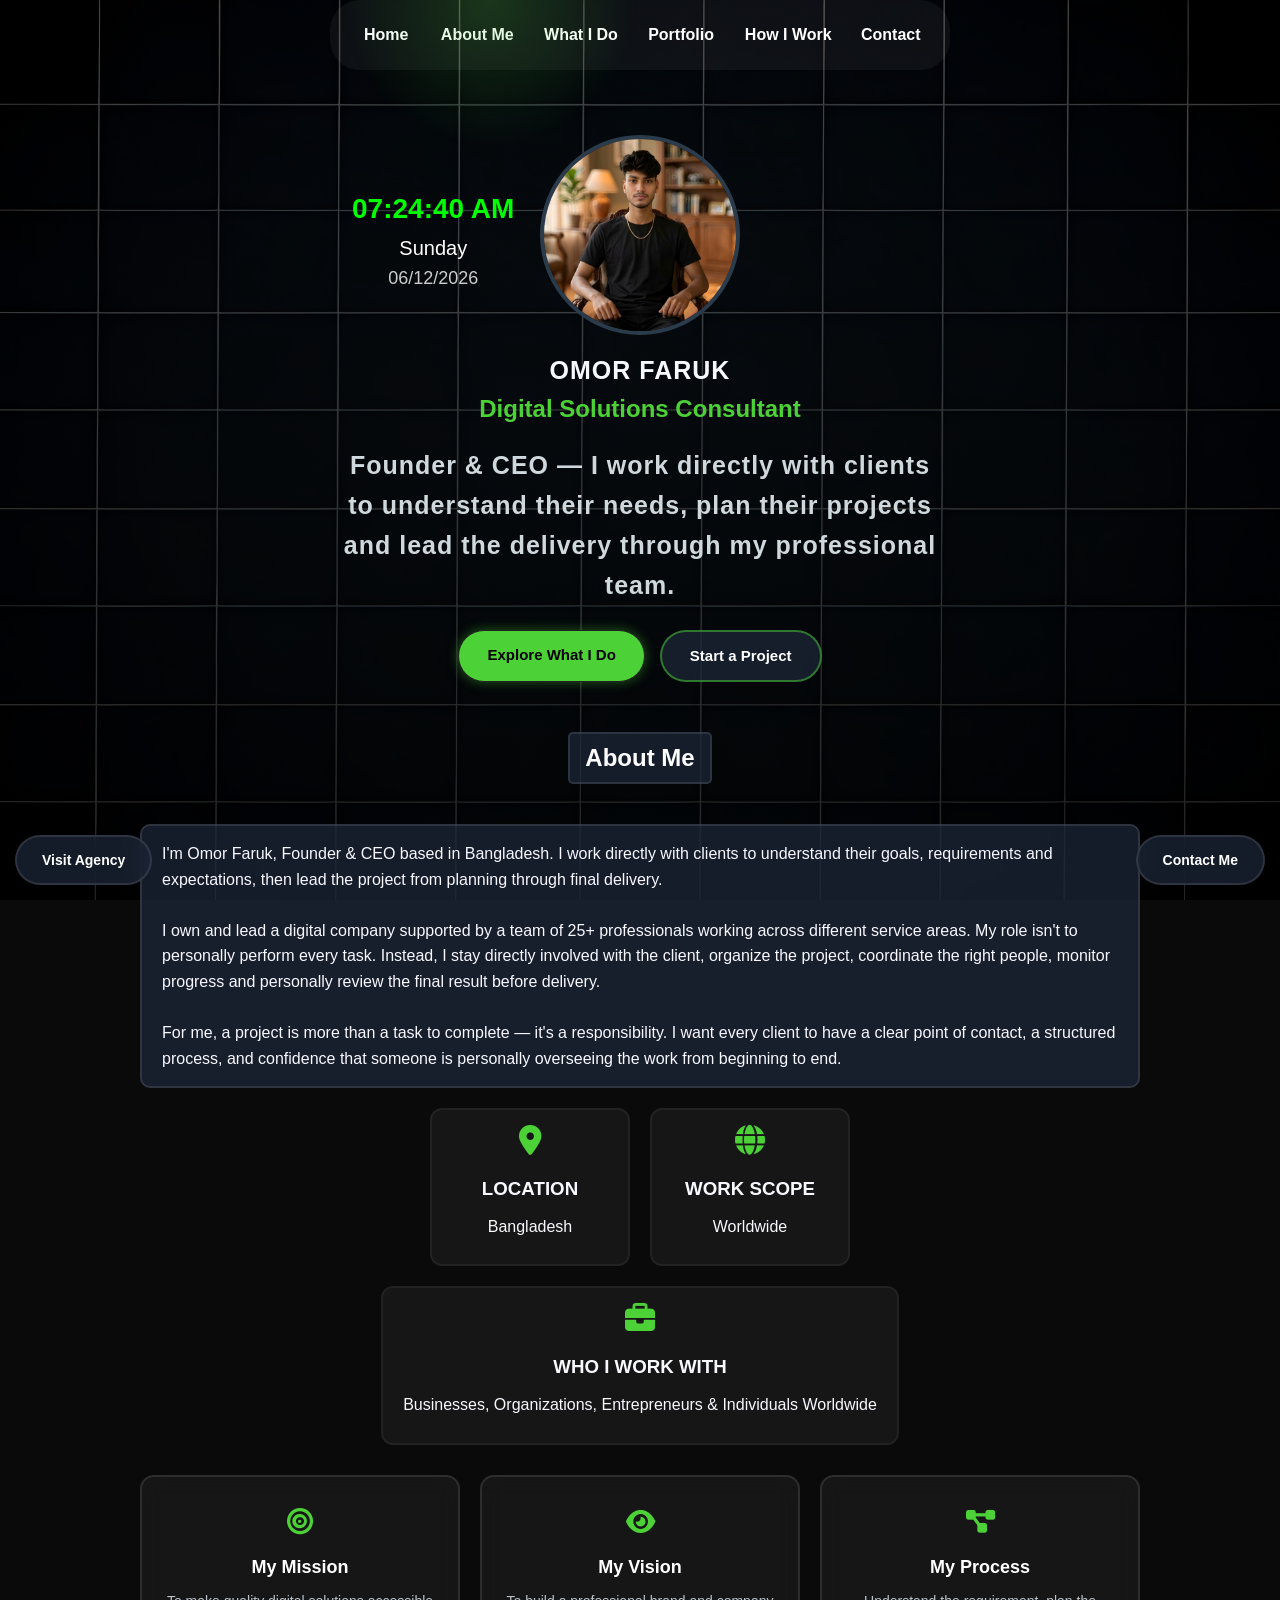
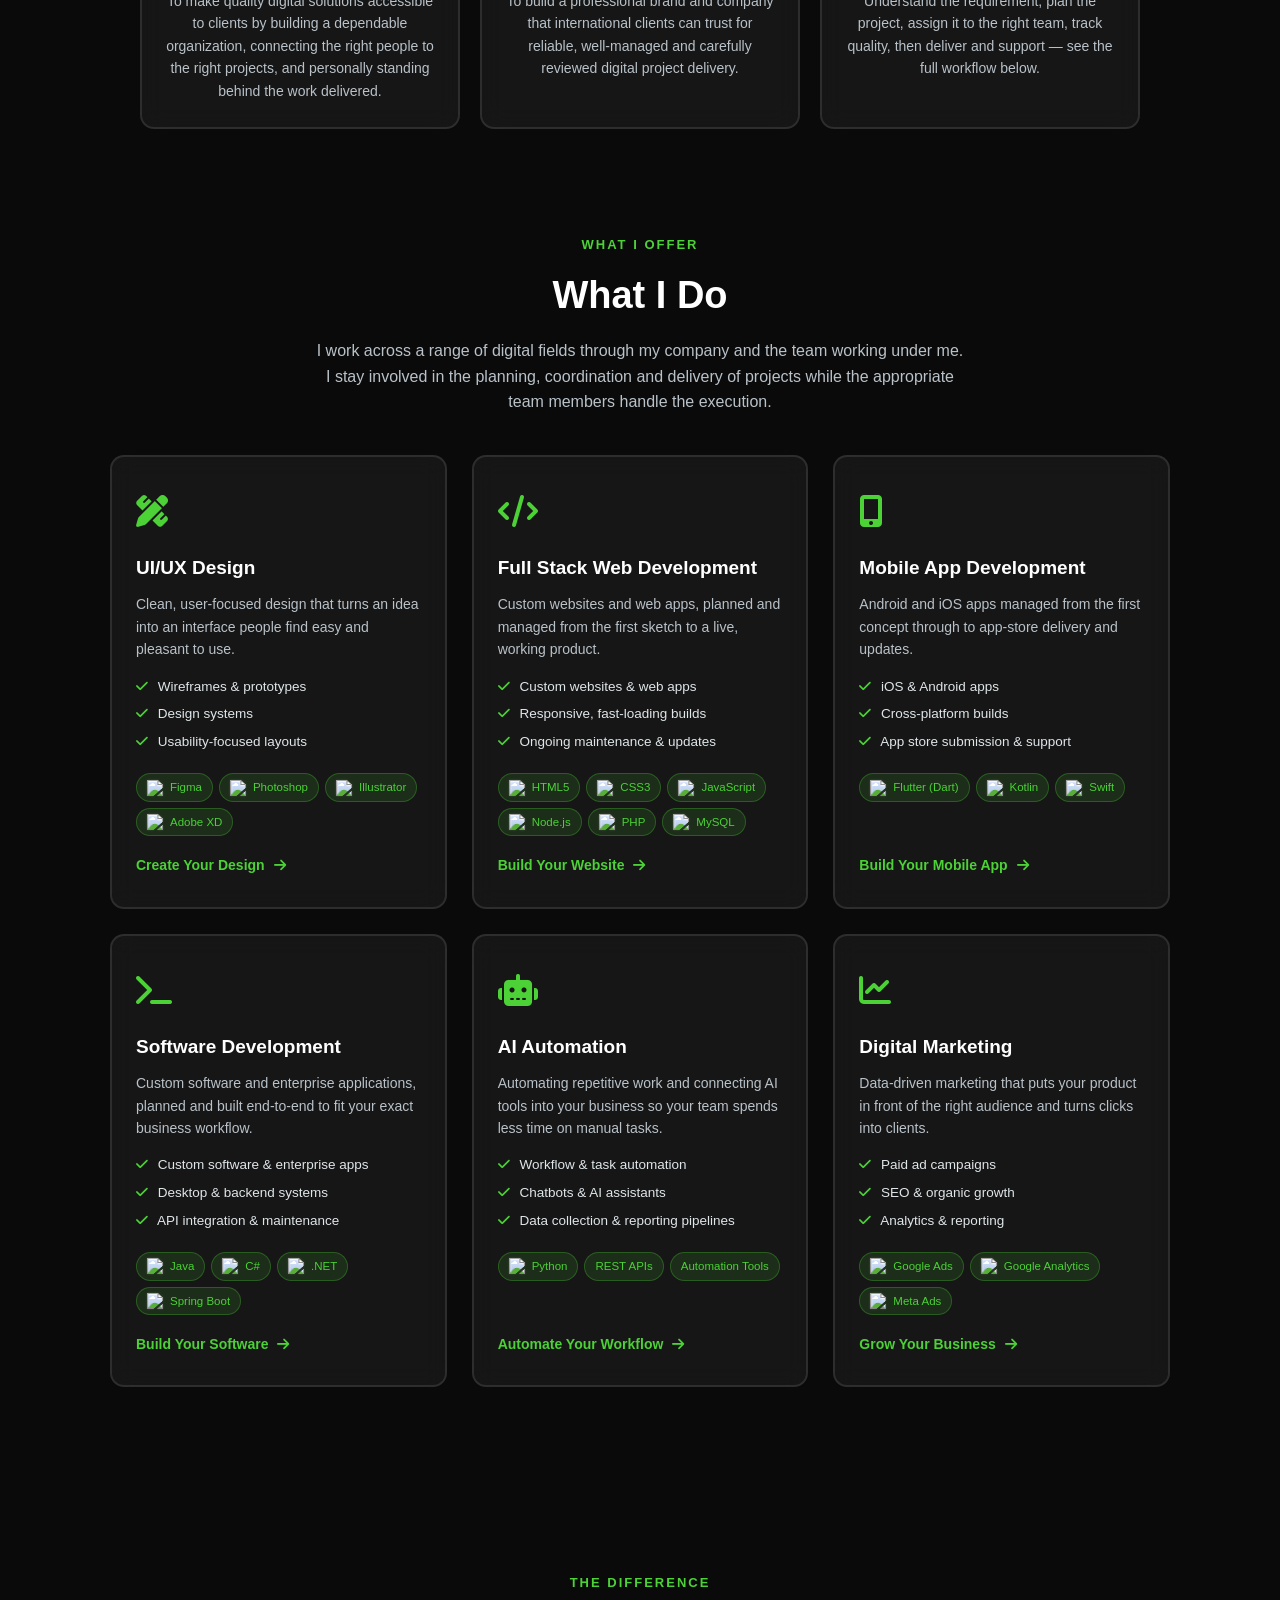
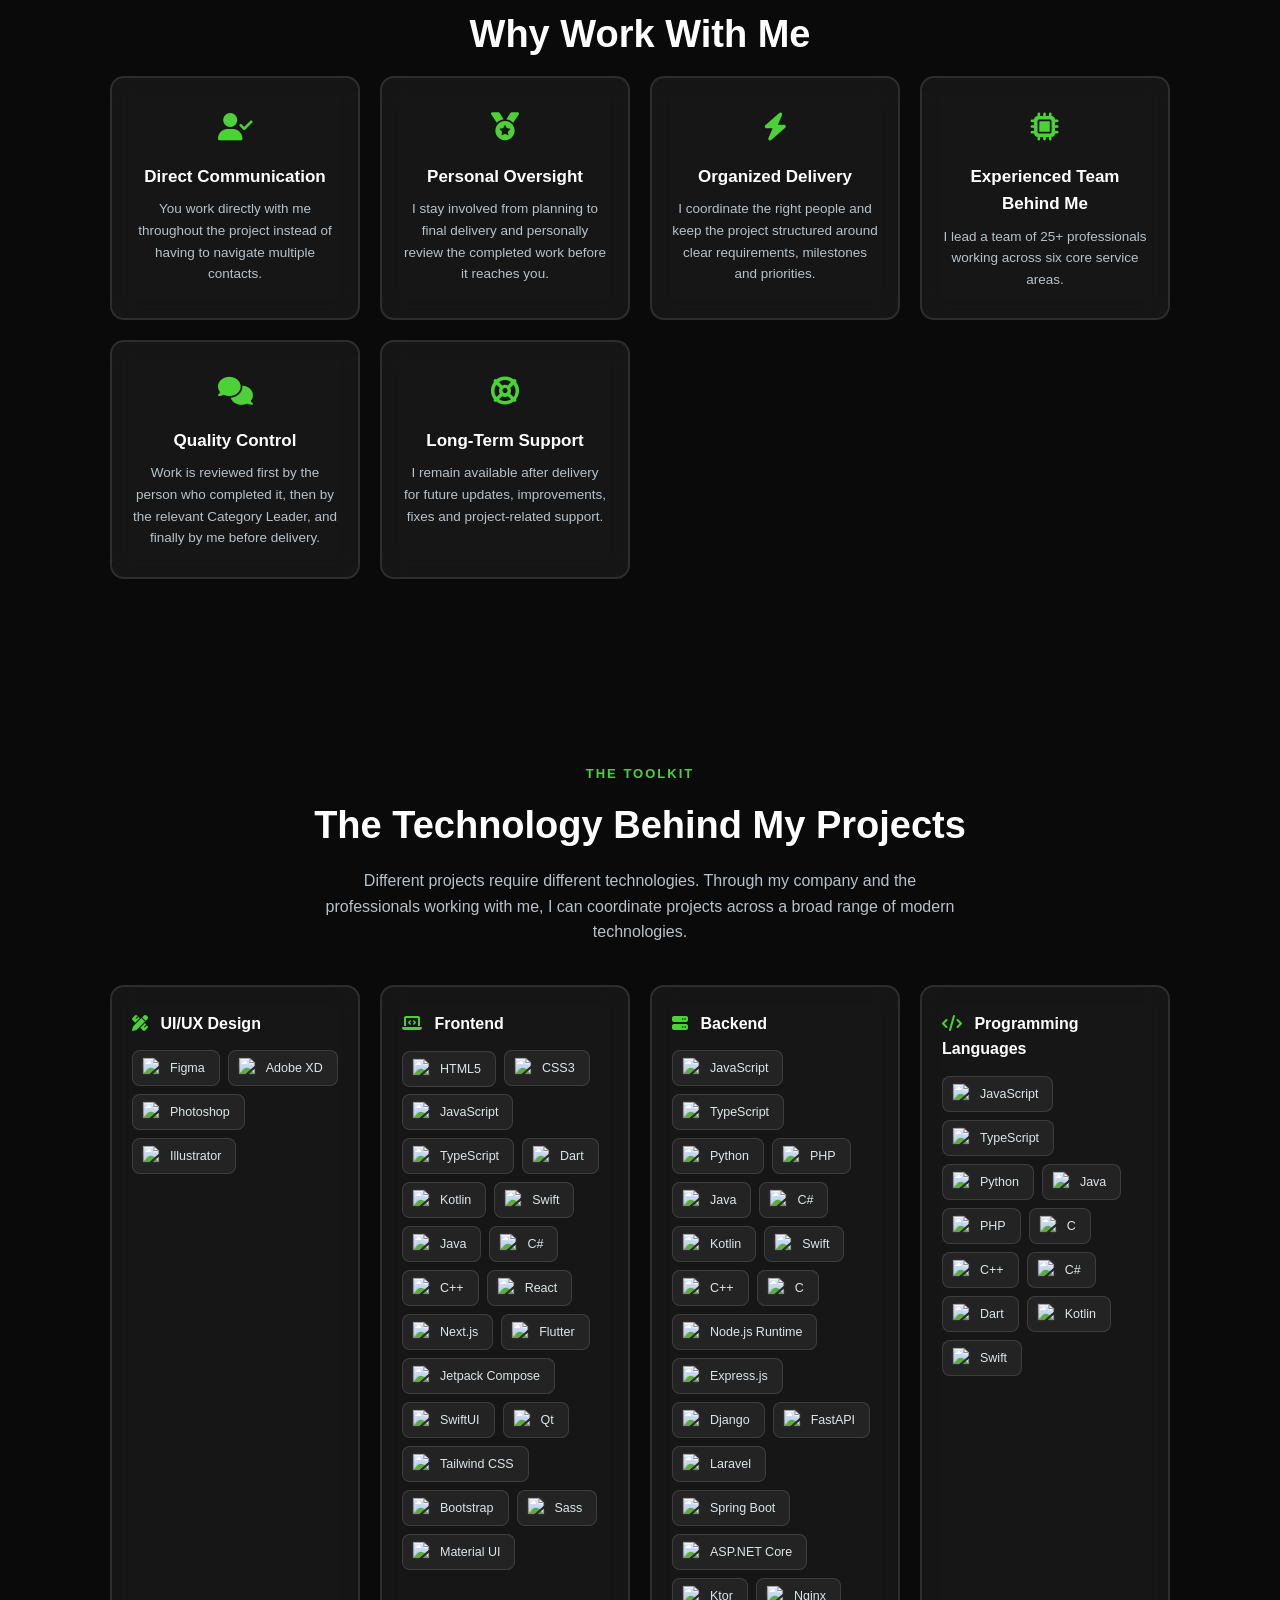
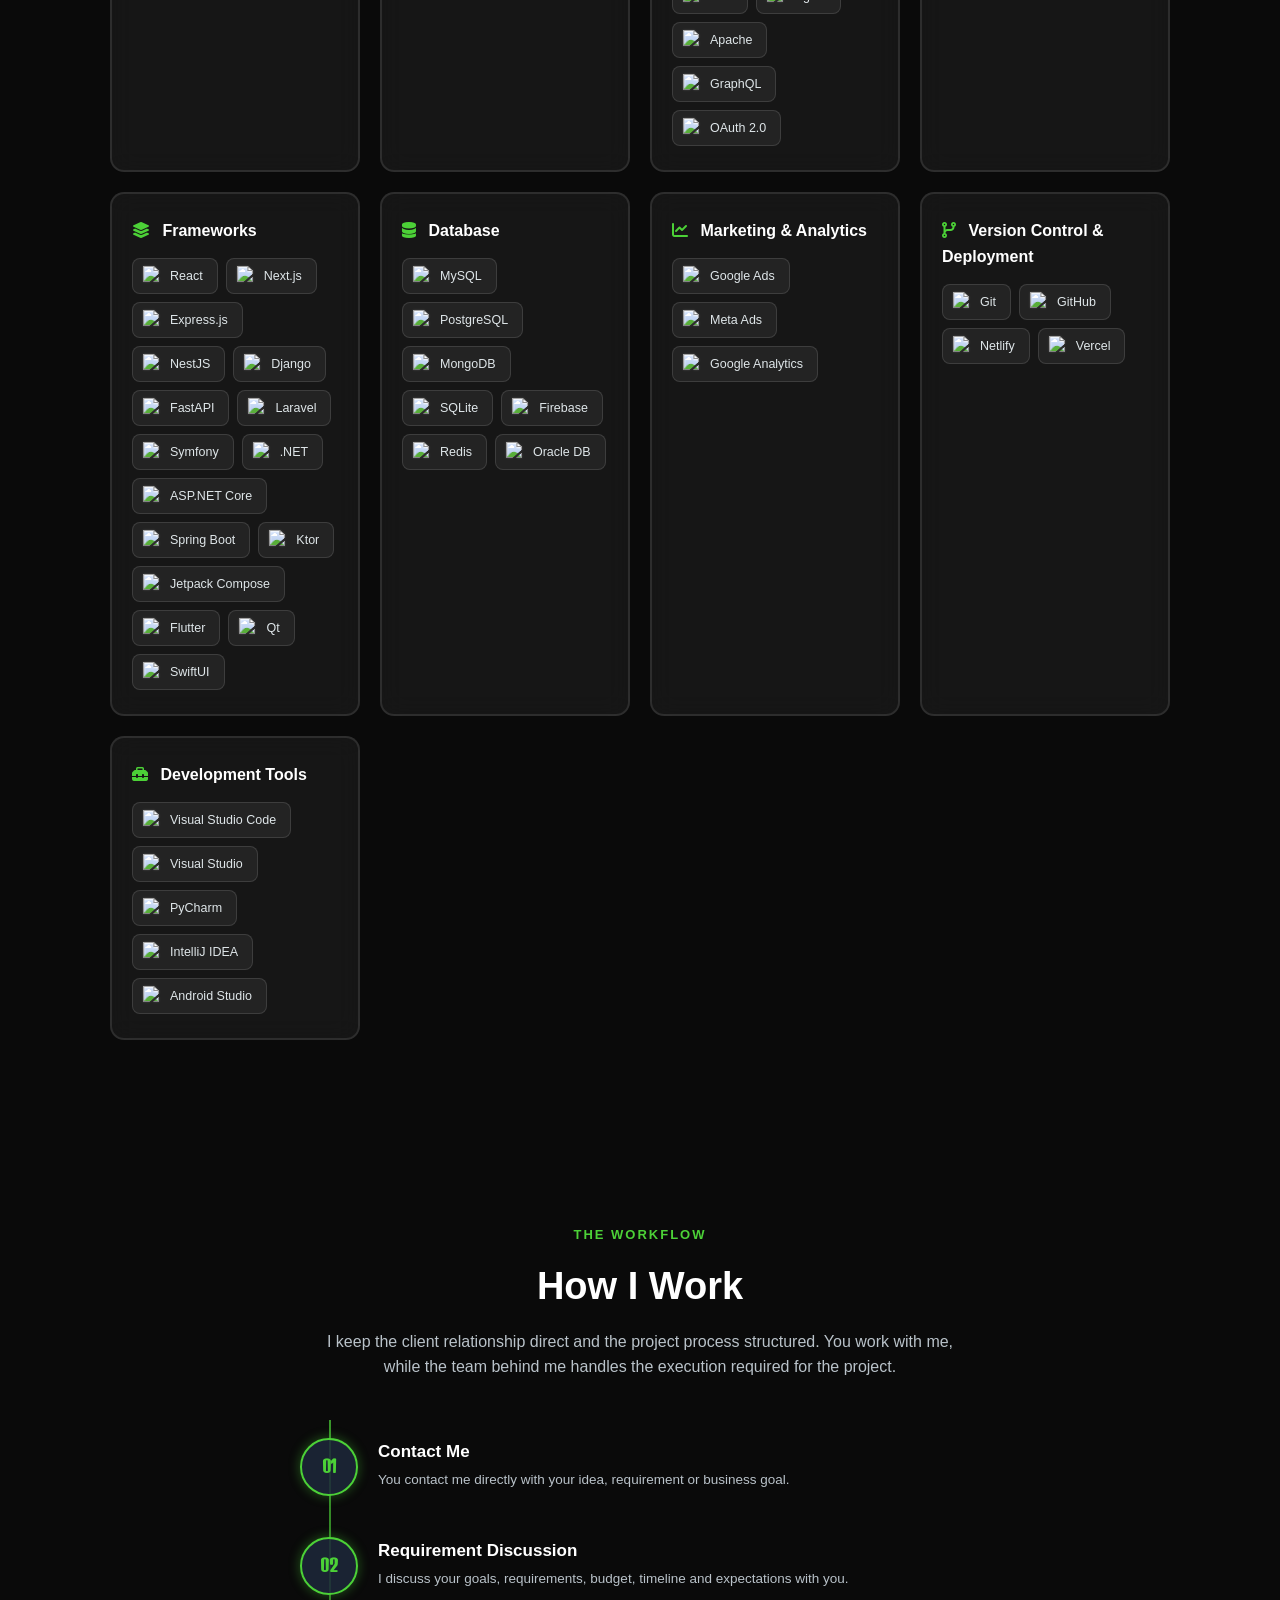
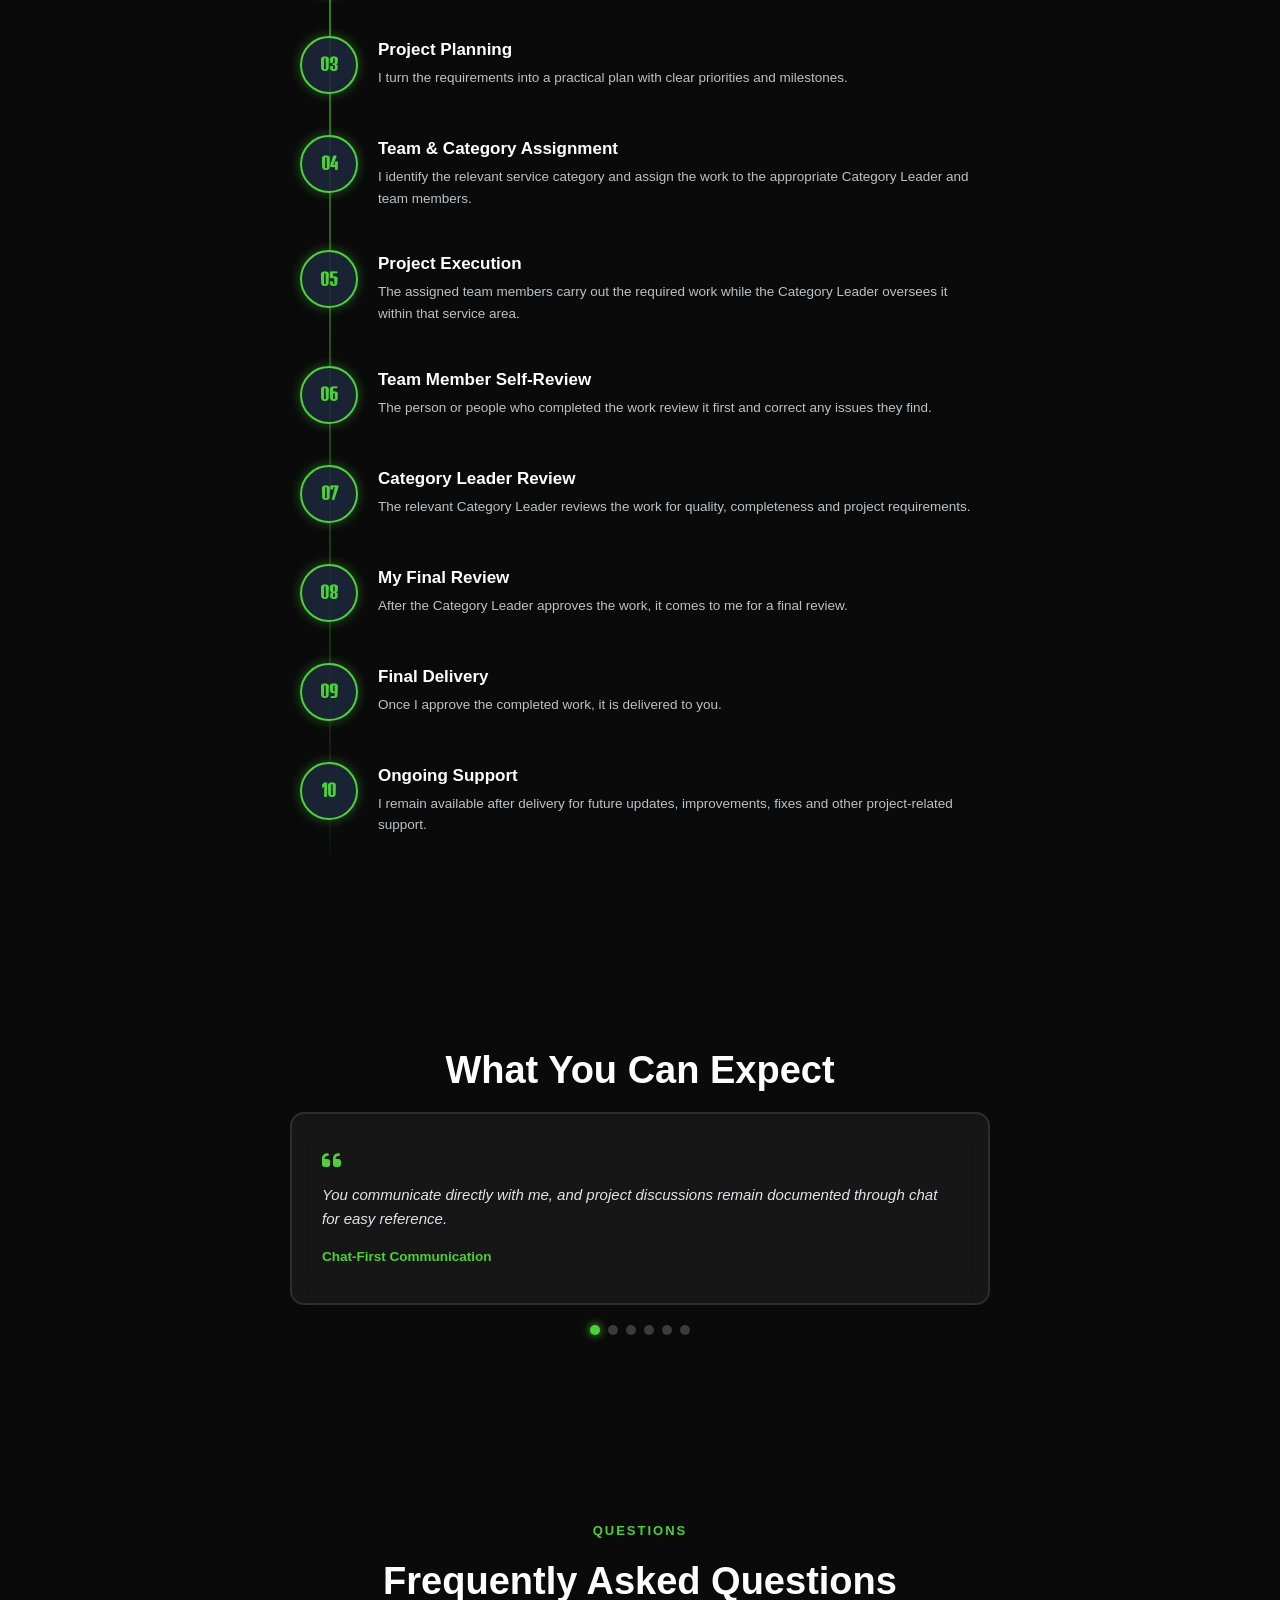
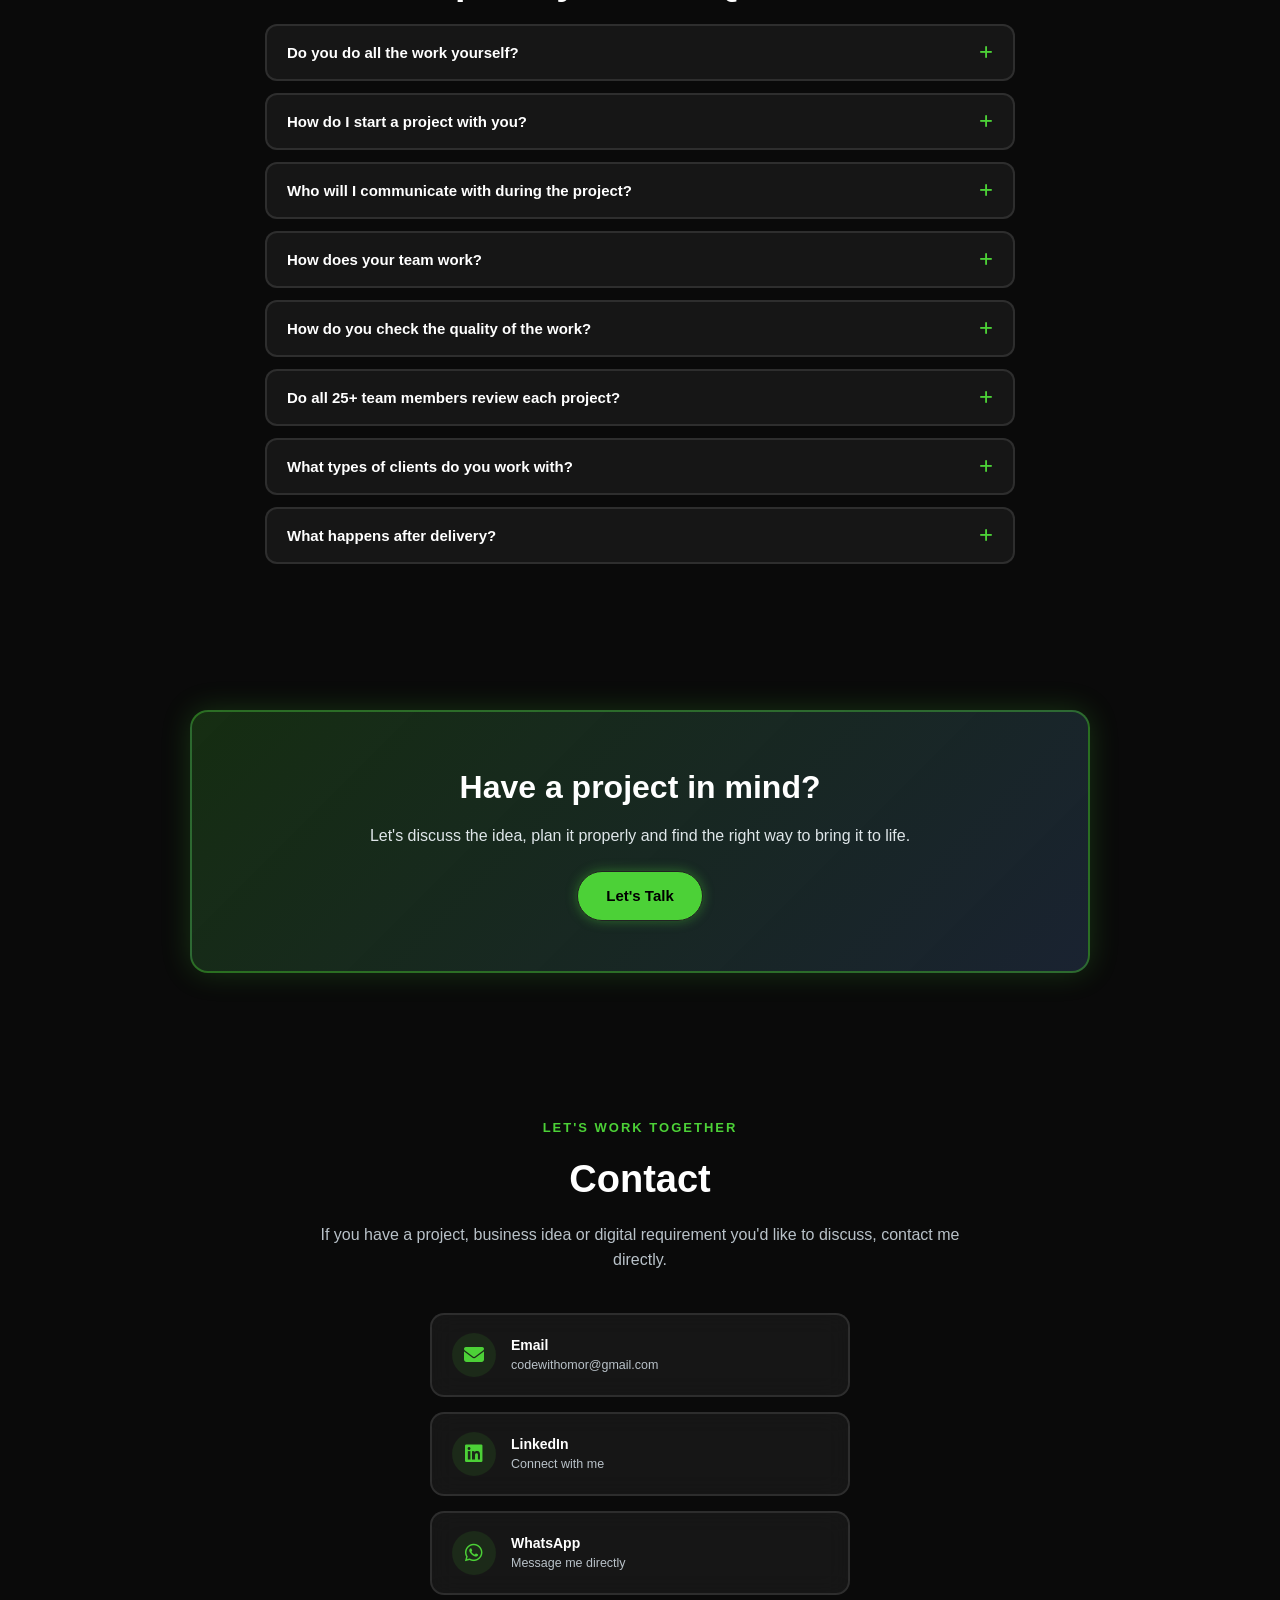
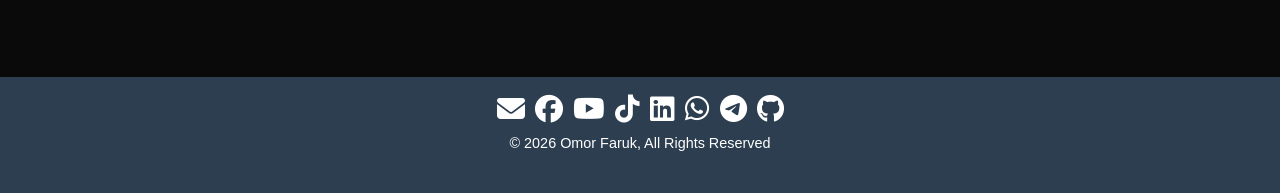
==== commit 206de175: "Update print statement from 'Hello' to 'Goodbye'" ====
--- a/index.html
+++ b/index.html
@@ -324,7 +324,7 @@
                     <span class="tech-badge"><img src="https://cdn.jsdelivr.net/gh/devicons/devicon@master/icons/nextjs/nextjs-original.svg" class="tech-logo-img" alt="Next.js logo" loading="lazy">Next.js</span>
                     <span class="tech-badge"><img src="https://cdn.jsdelivr.net/gh/devicons/devicon@master/icons/flutter/flutter-original.svg" class="tech-logo-img" alt="Flutter logo" loading="lazy">Flutter</span>
                     <span class="tech-badge"><img src="https://cdn.jsdelivr.net/gh/devicons/devicon@master/icons/jetpackcompose/jetpackcompose-original.svg" class="tech-logo-img" alt="Jetpack Compose logo" loading="lazy">Jetpack Compose</span>
-                    <span class="tech-badge"><img src="https://cdn.jsdelivr.net/gh/devicons/devicon@master/icons/swiftui/swiftui-original.svg" class="tech-logo-img" alt="SwiftUI logo" loading="lazy">SwiftUI</span>
+                    <span class="tech-badge"><img src="https://cdn.jsdelivr.net/gh/devicons/devicon@master/icons/swift/swift-original.svg" class="tech-logo-img" alt="SwiftUI logo" loading="lazy">SwiftUI</span>
                     <span class="tech-badge"><img src="https://cdn.jsdelivr.net/gh/devicons/devicon@master/icons/qt/qt-original.svg" class="tech-logo-img" alt="Qt logo" loading="lazy">Qt</span>
                     <span class="tech-badge"><img src="https://cdn.jsdelivr.net/gh/devicons/devicon@master/icons/tailwindcss/tailwindcss-original.svg" class="tech-logo-img" alt="Tailwind CSS logo" loading="lazy">Tailwind CSS</span>
                     <span class="tech-badge"><img src="https://cdn.jsdelivr.net/gh/devicons/devicon@master/icons/bootstrap/bootstrap-original.svg" class="tech-logo-img" alt="Bootstrap logo" loading="lazy">Bootstrap</span>
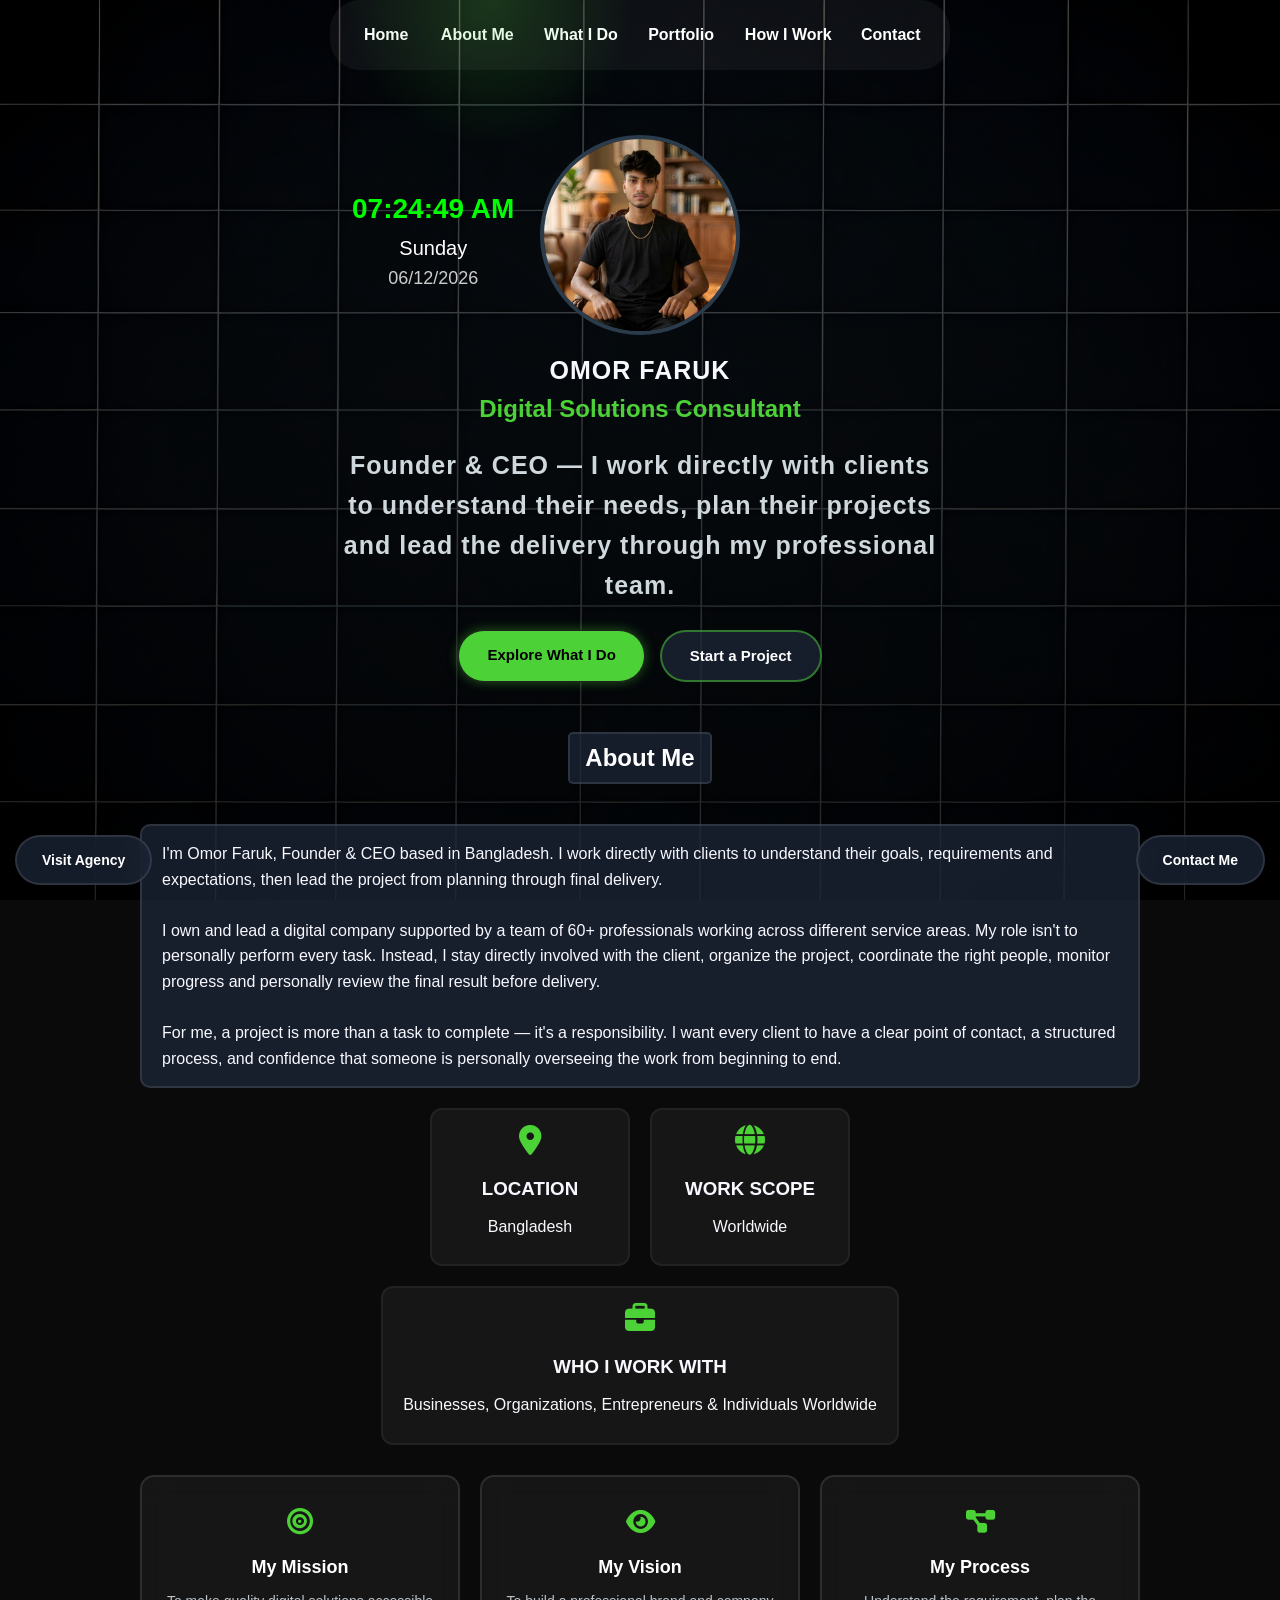
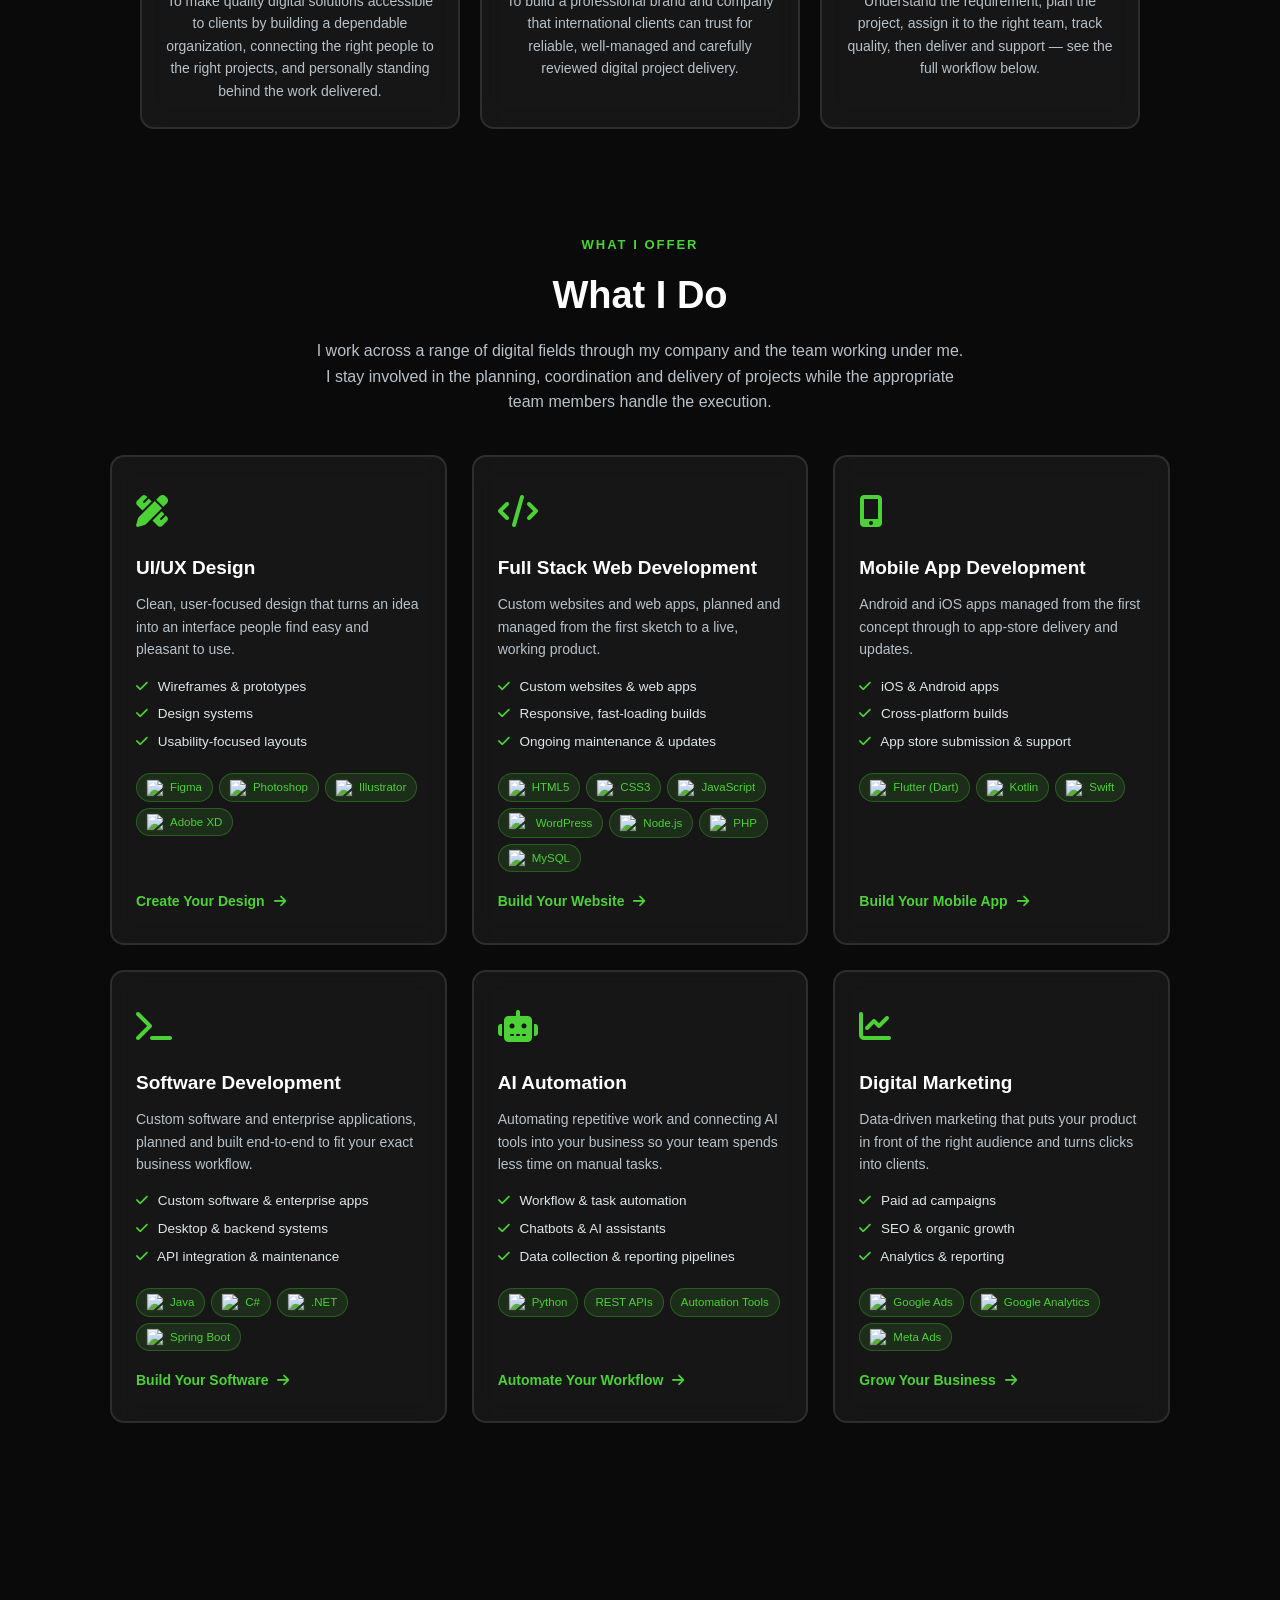
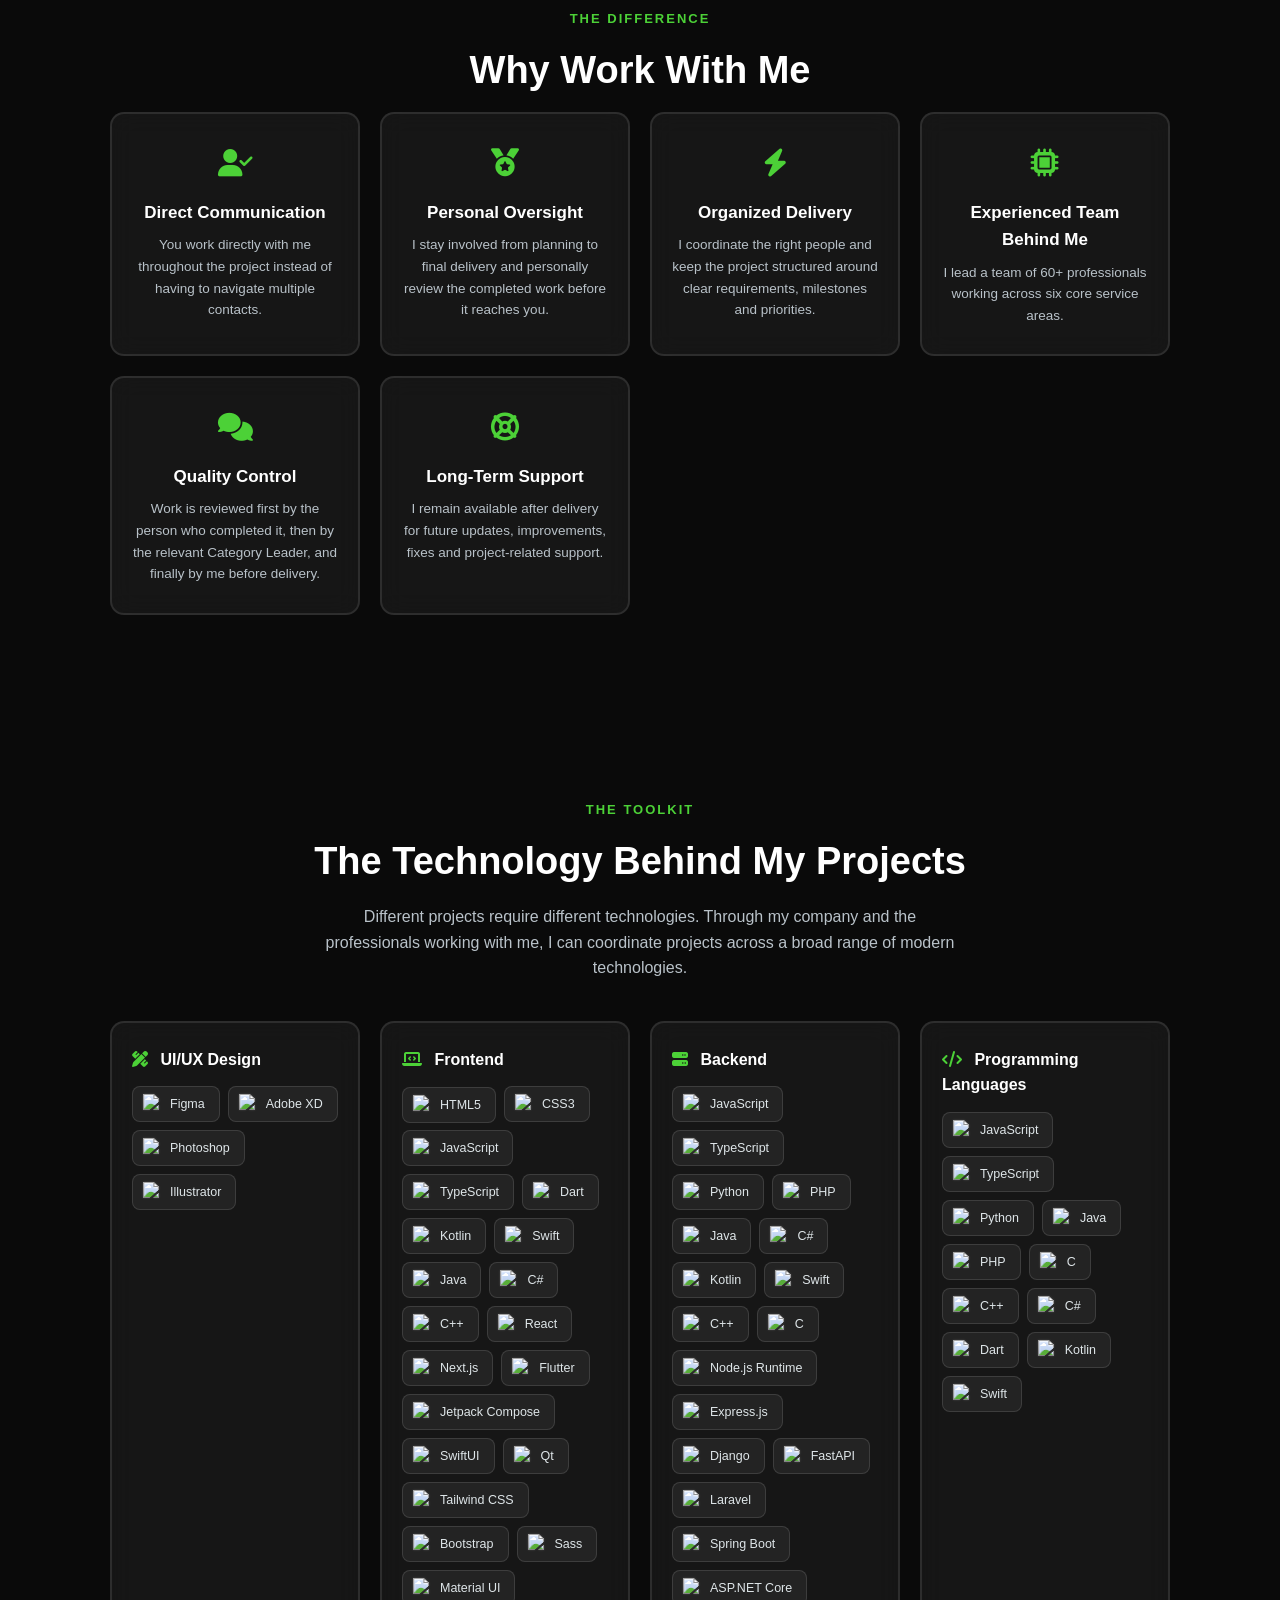
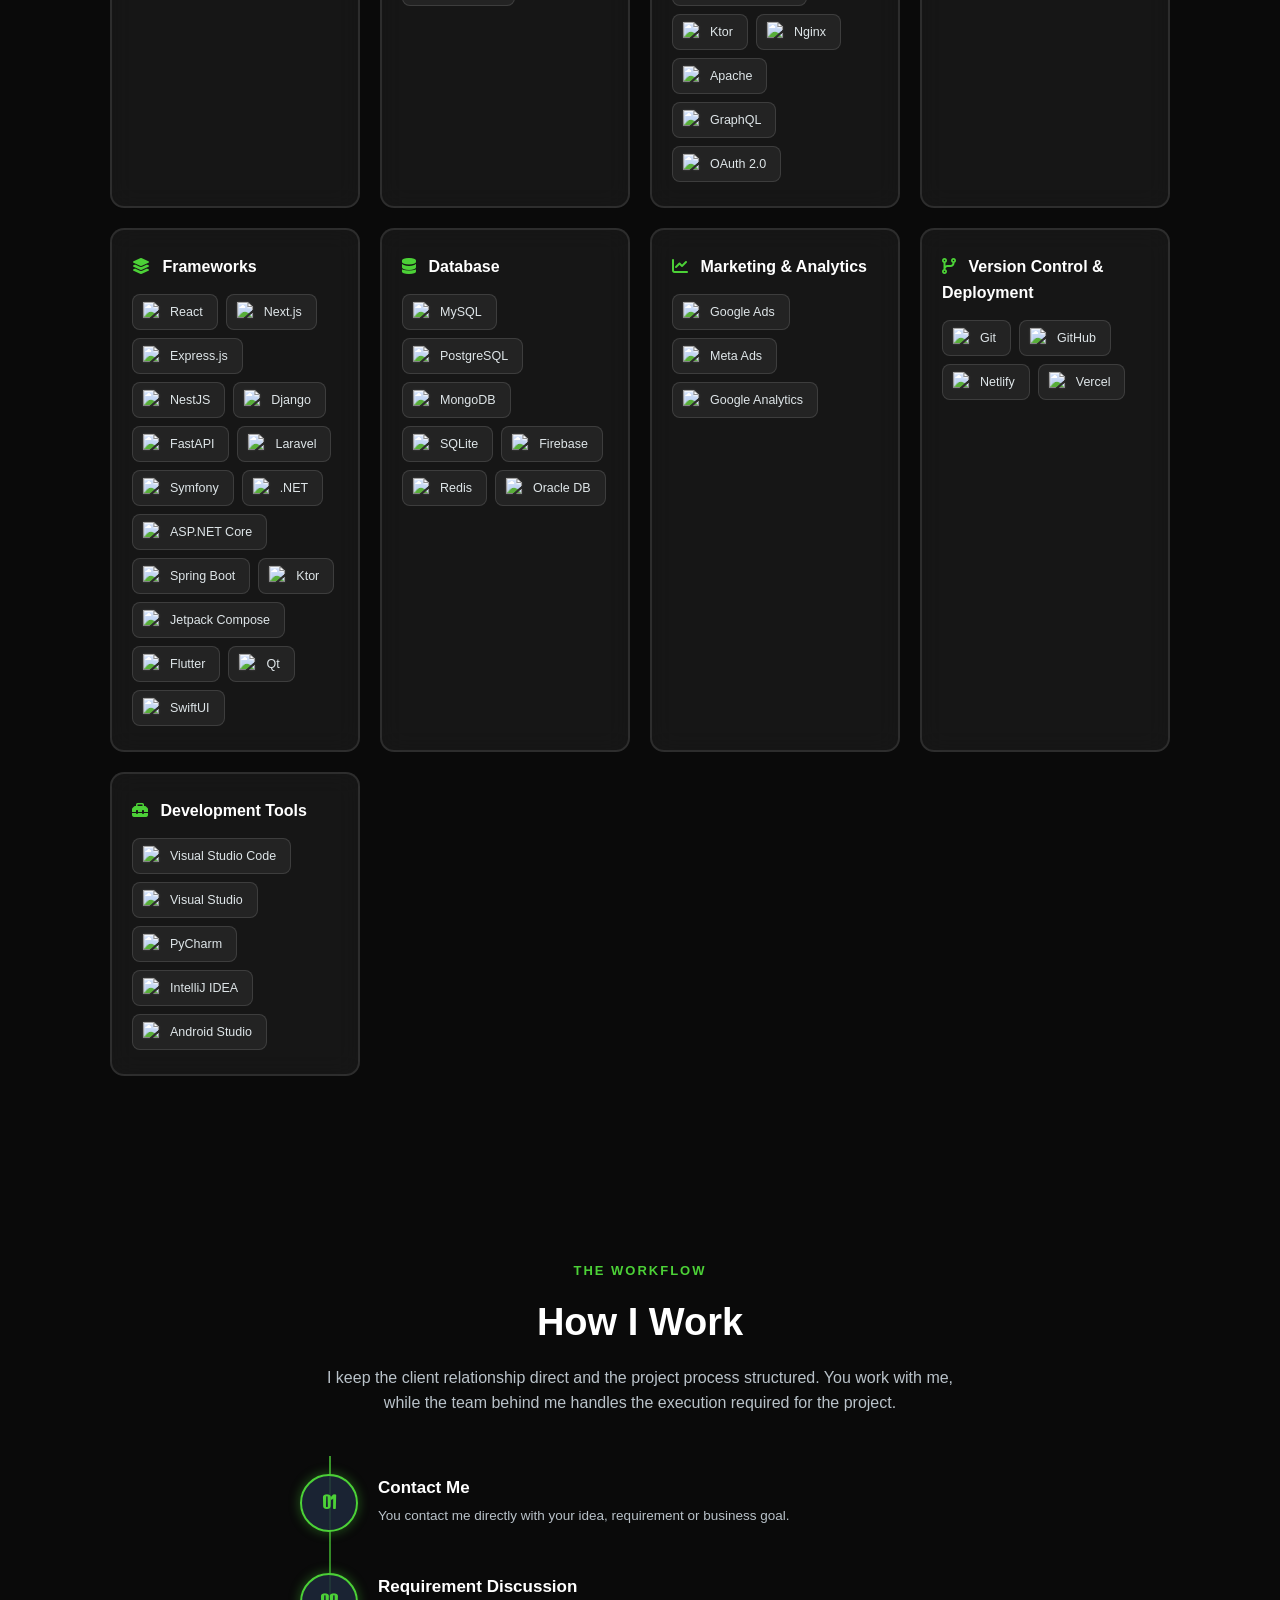
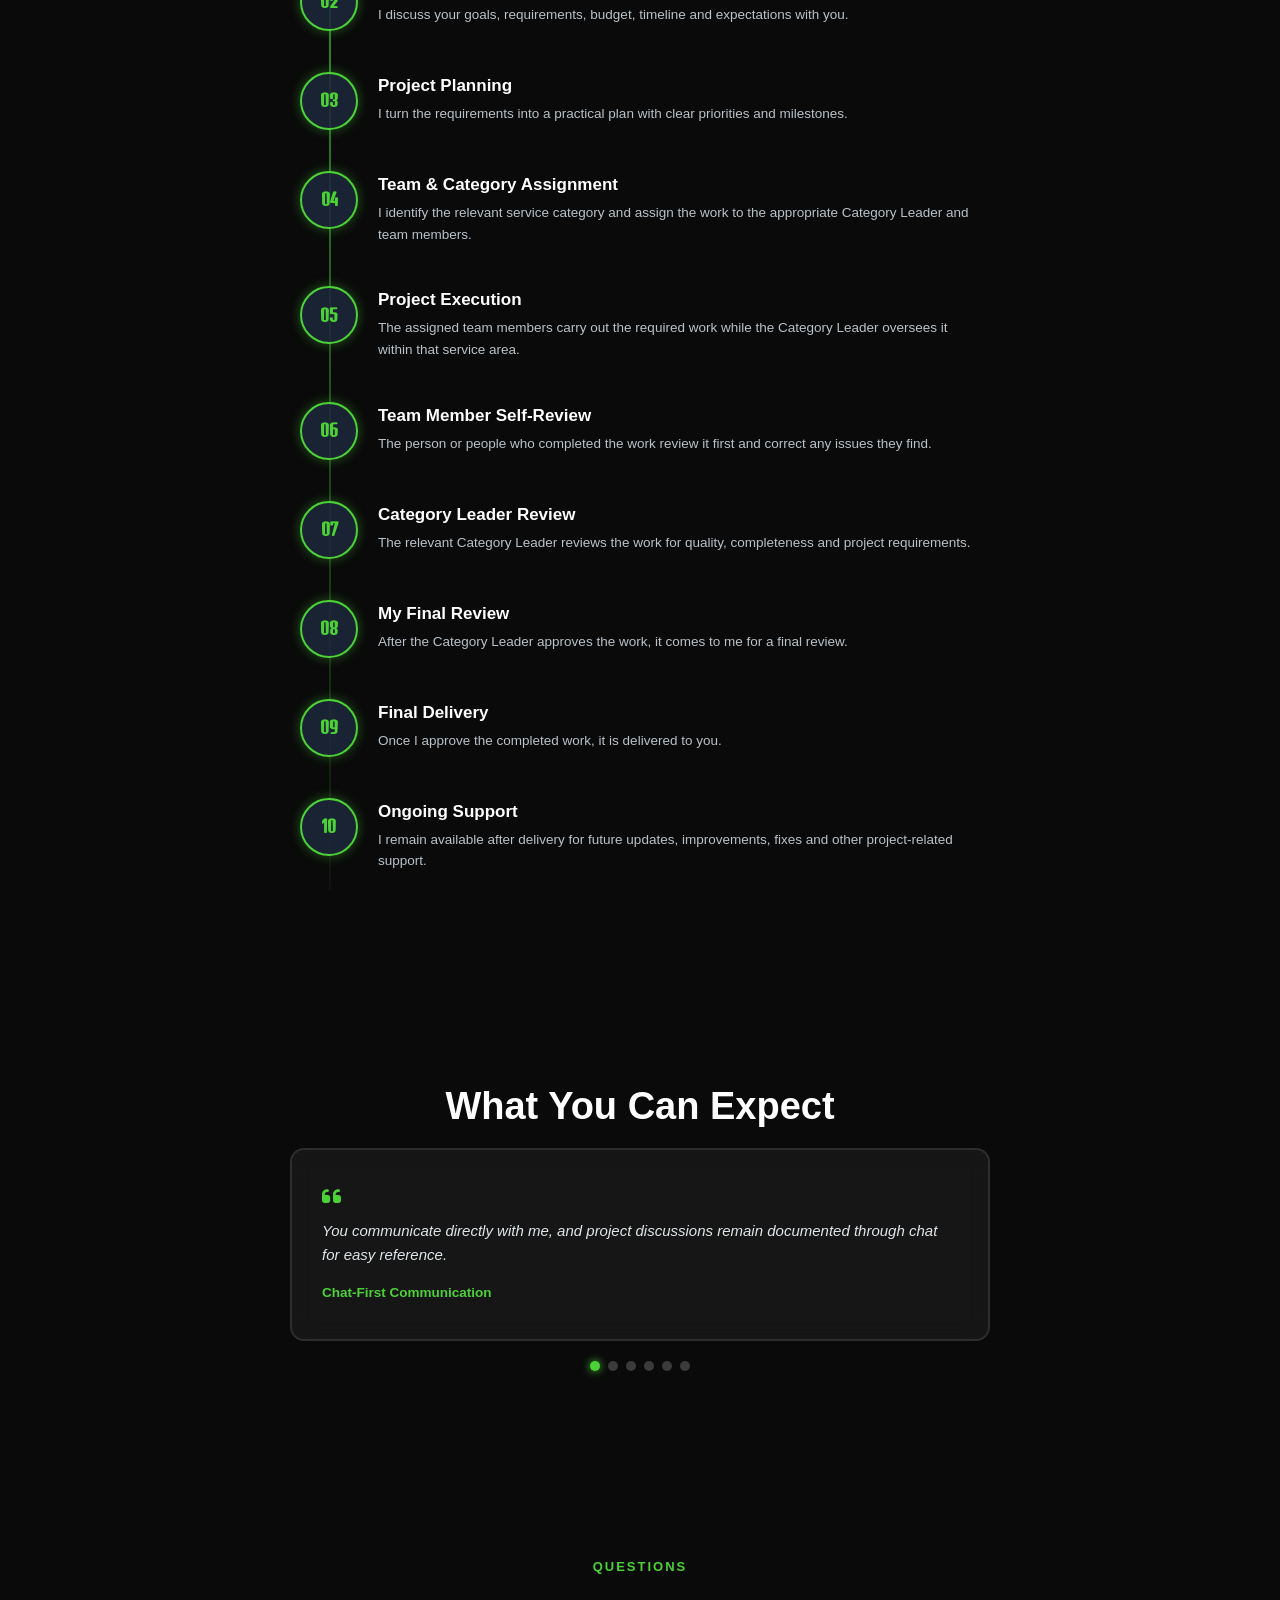
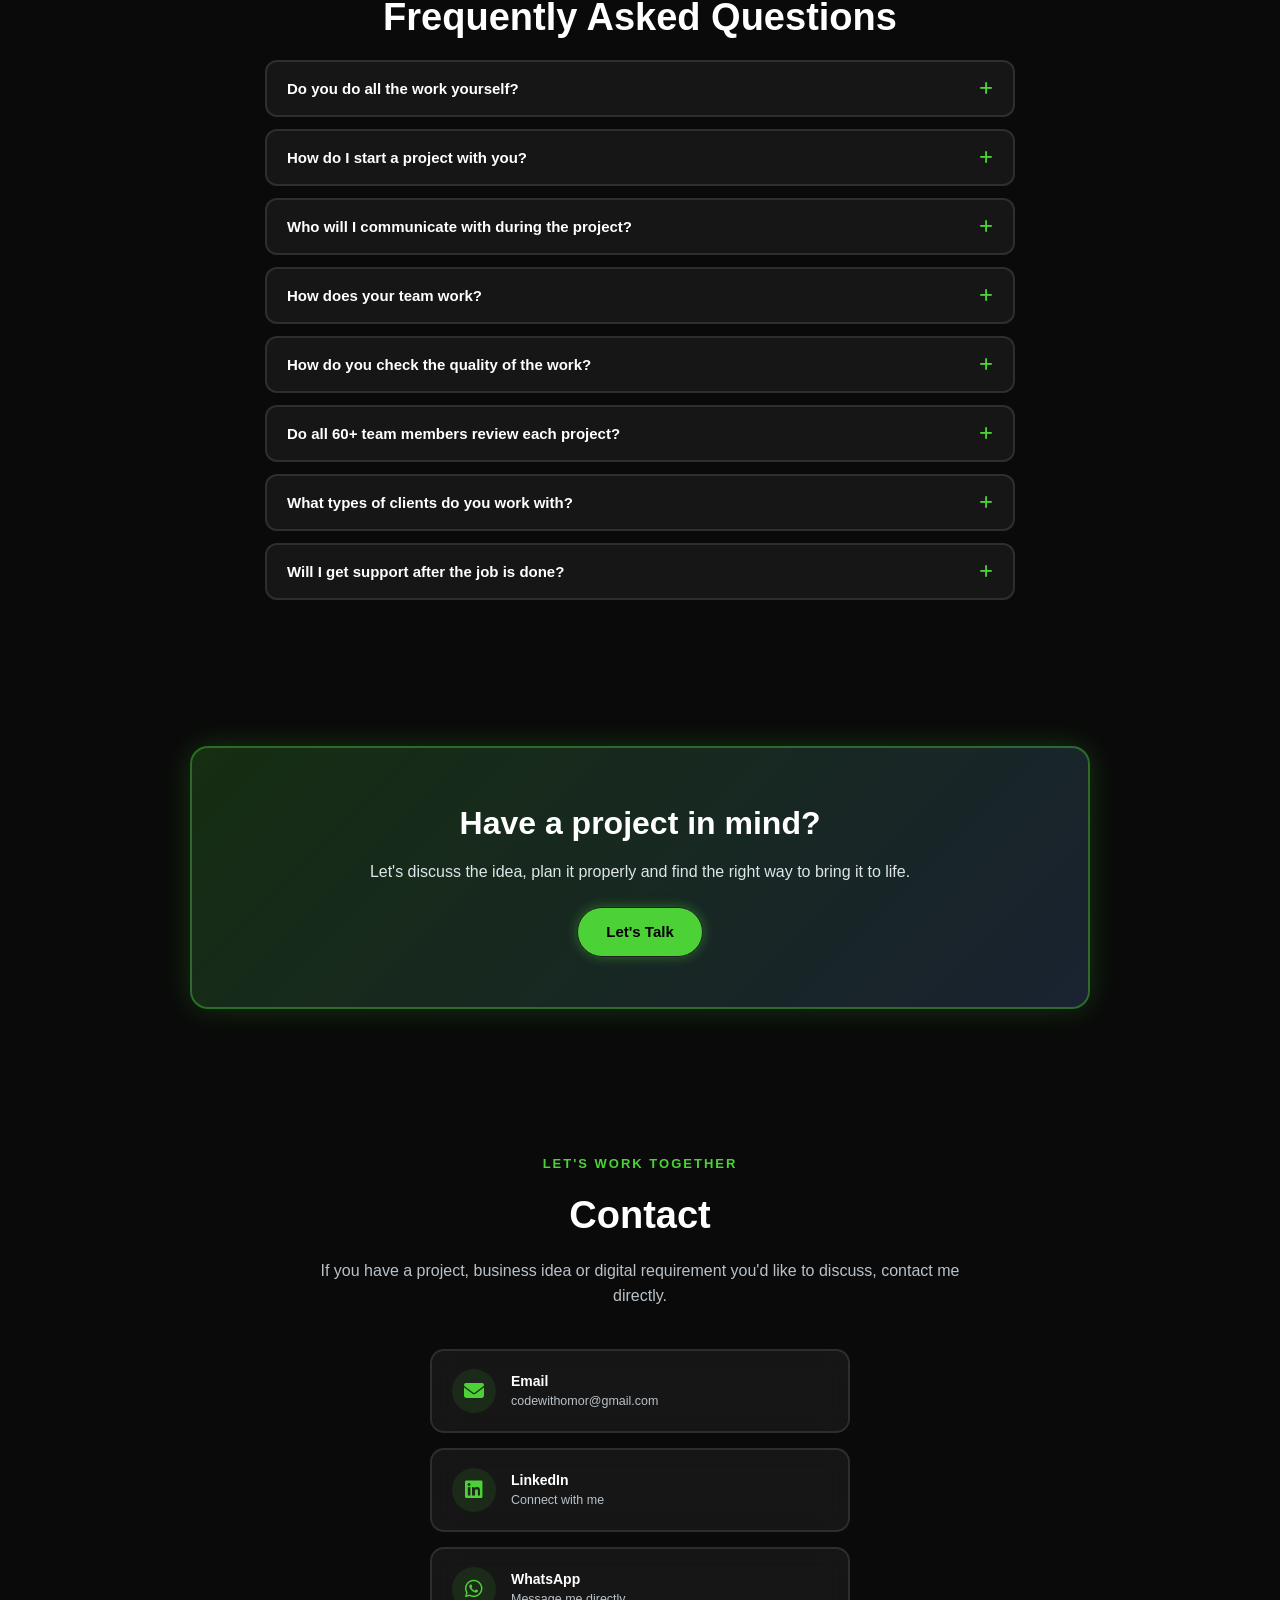
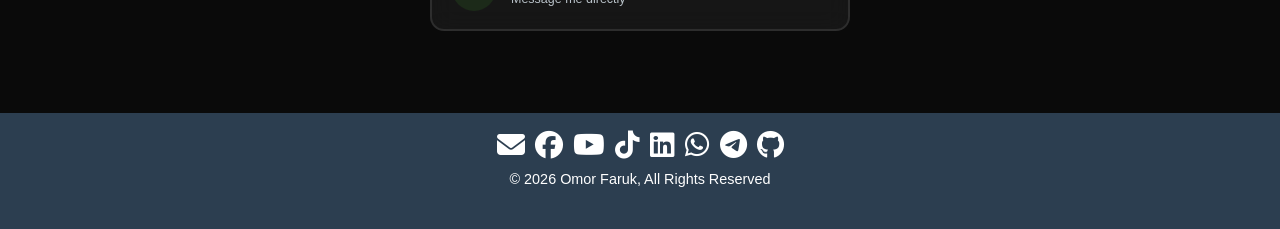
==== commit 6b3fe7b9: "Update index.html" ====
--- a/index.html
+++ b/index.html
@@ -6,7 +6,7 @@
     <meta name="description" content="Meet Omor Faruk, Founder & CEO who works directly with clients to plan, manage and deliver digital projects through his company and a team of 25+ professionals." />
     <link rel="stylesheet" href="https://cdnjs.cloudflare.com/ajax/libs/font-awesome/6.5.1/css/all.min.css">
     <link rel="stylesheet" href="https://cdn.jsdelivr.net/gh/devicons/devicon@latest/devicon.min.css">
-    <title>Omor Faruk — Founder &amp; CEO | Digital Solutions &amp; Project Management</title>
+    <title>Omor Faruk — Founder &amp; CEO | Digital Marketing, Web development, App development, Software Development, Ai Automation or Ul UX Design </title>
     <link rel="stylesheet" href="Style.css" />
     <link href="https://fonts.googleapis.com/css2?family=Denk+One&display=swap" rel="stylesheet">
     <link rel="shortcut icon" href="web-img/favicon.jpg" type="image/x-icon" />
@@ -78,7 +78,7 @@
             <p>I'm Omor Faruk, Founder &amp; CEO based in Bangladesh. I work directly with clients to understand their goals, requirements and expectations, then lead the project from planning through final delivery.
             <br>
             <br>
-            I own and lead a digital company supported by a team of 25+ professionals working across different service areas. My role isn't to personally perform every task. Instead, I stay directly involved with the client, organize the project, coordinate the right people, monitor progress and personally review the final result before delivery.
+            I own and lead a digital company supported by a team of 60+ professionals working across different service areas. My role isn't to personally perform every task. Instead, I stay directly involved with the client, organize the project, coordinate the right people, monitor progress and personally review the final result before delivery.
             <br>
             <br>
             For me, a project is more than a task to complete — it's a responsibility. I want every client to have a clear point of contact, a structured process, and confidence that someone is personally overseeing the work from beginning to end.</p>
@@ -170,6 +170,7 @@
                     <span><img src="https://cdn.jsdelivr.net/gh/devicons/devicon@master/icons/html5/html5-original.svg" class="tech-logo-img" alt="HTML5 logo" loading="lazy">HTML5</span>
                     <span><img src="https://cdn.jsdelivr.net/gh/devicons/devicon@master/icons/css3/css3-original.svg" class="tech-logo-img" alt="CSS3 logo" loading="lazy">CSS3</span>
                     <span><img src="https://cdn.jsdelivr.net/gh/devicons/devicon@master/icons/javascript/javascript-original.svg" class="tech-logo-img" alt="JavaScript logo" loading="lazy">JavaScript</span>
+                    <span><img src="https://upload.wikimedia.org/wikipedia/commons/9/98/WordPress_blue_logo.svg" class="tech-logo-img" alt="WordPress logo" loading="lazy" style="width: 20px; height: 20px;">WordPress</span>
                     <span><img src="https://cdn.jsdelivr.net/gh/devicons/devicon@master/icons/nodejs/nodejs-original.svg" class="tech-logo-img" alt="Node.js logo" loading="lazy">Node.js</span>
                     <span><img src="https://cdn.jsdelivr.net/gh/devicons/devicon@master/icons/php/php-original.svg" class="tech-logo-img" alt="PHP logo" loading="lazy">PHP</span>
                     <span><img src="https://cdn.jsdelivr.net/gh/devicons/devicon@master/icons/mysql/mysql-original.svg" class="tech-logo-img" alt="MySQL logo" loading="lazy">MySQL</span>
@@ -274,7 +275,7 @@
             <div class="why-card reveal">
                 <div class="why-icon"><i class="fas fa-microchip"></i></div>
                 <h3>Experienced Team Behind Me</h3>
-                <p>I lead a team of 25+ professionals working across six core service areas.</p>
+                <p>I lead a team of 60+ professionals working across six core service areas.</p>
             </div>
             <div class="why-card reveal">
                 <div class="why-icon"><i class="fas fa-comments"></i></div>
@@ -516,7 +517,7 @@
                 </div>
                 <div class="testimonial-card">
                     <i class="fas fa-quote-left quote-icon"></i>
-                    <p>While you work directly with me, a team of 25+ professionals works behind the scenes to execute the project.</p>
+                    <p>While you work directly with me, a team of 60+ professionals works behind the scenes to execute the project.</p>
                     <div class="testimonial-author">A Team Working Behind Me</div>
                 </div>
                 <div class="testimonial-card">
@@ -548,7 +549,7 @@
             </div>
             <div class="faq-item">
                 <button class="faq-question">How do I start a project with you?<i class="fas fa-plus faq-icon"></i></button>
-                <div class="faq-answer"><p>You can contact me directly through email, LinkedIn or WhatsApp. I'll discuss your requirements, goals, budget and timeline with you before planning the next steps.</p></div>
+                <div class="faq-answer"><p>You can contact me directly through email, Telegram, LinkedIn or WhatsApp. I'll discuss your requirements, goals, budget and timeline with you before planning the next steps.</p></div>
             </div>
             <div class="faq-item">
                 <button class="faq-question">Who will I communicate with during the project?<i class="fas fa-plus faq-icon"></i></button>
@@ -556,14 +557,14 @@
             </div>
             <div class="faq-item">
                 <button class="faq-question">How does your team work?<i class="fas fa-plus faq-icon"></i></button>
-                <div class="faq-answer"><p>I lead a team of 25+ professionals across six core service areas. Each service area has a dedicated Category Leader who oversees the work in that area.</p></div>
+                <div class="faq-answer"><p>I lead a team of 60+ professionals across six core service areas. Each service area has a dedicated Category Leader who oversees the work in that area.</p></div>
             </div>
             <div class="faq-item">
                 <button class="faq-question">How do you check the quality of the work?<i class="fas fa-plus faq-icon"></i></button>
                 <div class="faq-answer"><p>The person who completes the work reviews it first. Then the relevant Category Leader reviews it. Finally, the work comes to me for a final review before I approve delivery.</p></div>
             </div>
             <div class="faq-item">
-                <button class="faq-question">Do all 25+ team members review each project?<i class="fas fa-plus faq-icon"></i></button>
+                <button class="faq-question">Do all 60+ team members review each project?<i class="fas fa-plus faq-icon"></i></button>
                 <div class="faq-answer"><p>No. Only the people directly involved in the project handle its execution and review. The person who completed the work checks it first, the relevant Category Leader checks it next, and I perform the final review.</p></div>
             </div>
             <div class="faq-item">
@@ -571,7 +572,7 @@
                 <div class="faq-answer"><p>I'm open to working with businesses, organizations, entrepreneurs and individuals worldwide. The key consideration is whether the project can be effectively delivered through the capabilities available through my company.</p></div>
             </div>
             <div class="faq-item">
-                <button class="faq-question">What happens after delivery?<i class="fas fa-plus faq-icon"></i></button>
+                <button class="faq-question">Will I get support after the job is done?<i class="fas fa-plus faq-icon"></i></button>
                 <div class="faq-answer"><p>I remain available for future updates, improvements, fixes and other project-related support when needed.</p></div>
             </div>
         </div>
@@ -614,7 +615,7 @@
 
     <footer>
         <div class="social-links">
-            <a href="mailto:codewithomor@gmail.com"><i class="fas fa-envelope"></i></a>
+            <a href="https://mail.google.com/mail/?view=cm&fs=1&to=codewithomor@gmail.com" target="_blank"><i class="fas fa-envelope"></i></a>
             <a href="https://www.facebook.com/share/18e7N9Y3kr/" target="_blank"><i class="fab fa-facebook"></i></a>
             <a href="https://youtube.com/@omor_bhai_16?si=rFuAT7LteZLnqcGO" target="_blank"><i class="fab fa-youtube"></i></a>
             <a href="https://www.tiktok.com/@omorbhai_16?_r=1&_t=ZS-95OkCOlTrXx" target="_blank"><i class="fab fa-tiktok"></i></a>
@@ -627,7 +628,7 @@
     </footer>
 
     <a href="https://omorbhai.site/" target="_blank" rel="noopener" class="btn btn-agency">Visit Agency</a>
-    <a href="mailto:codewithomor@gmail.com" class="btn btn-contact">Contact Me</a>
+    <a href="https://mail.google.com/mail/?view=cm&fs=1&to=codewithomor@gmail.com" target="_blank" class="btn btn-contact">Contact Me</a>
 
     <script src="web.js"></script>
 </body>
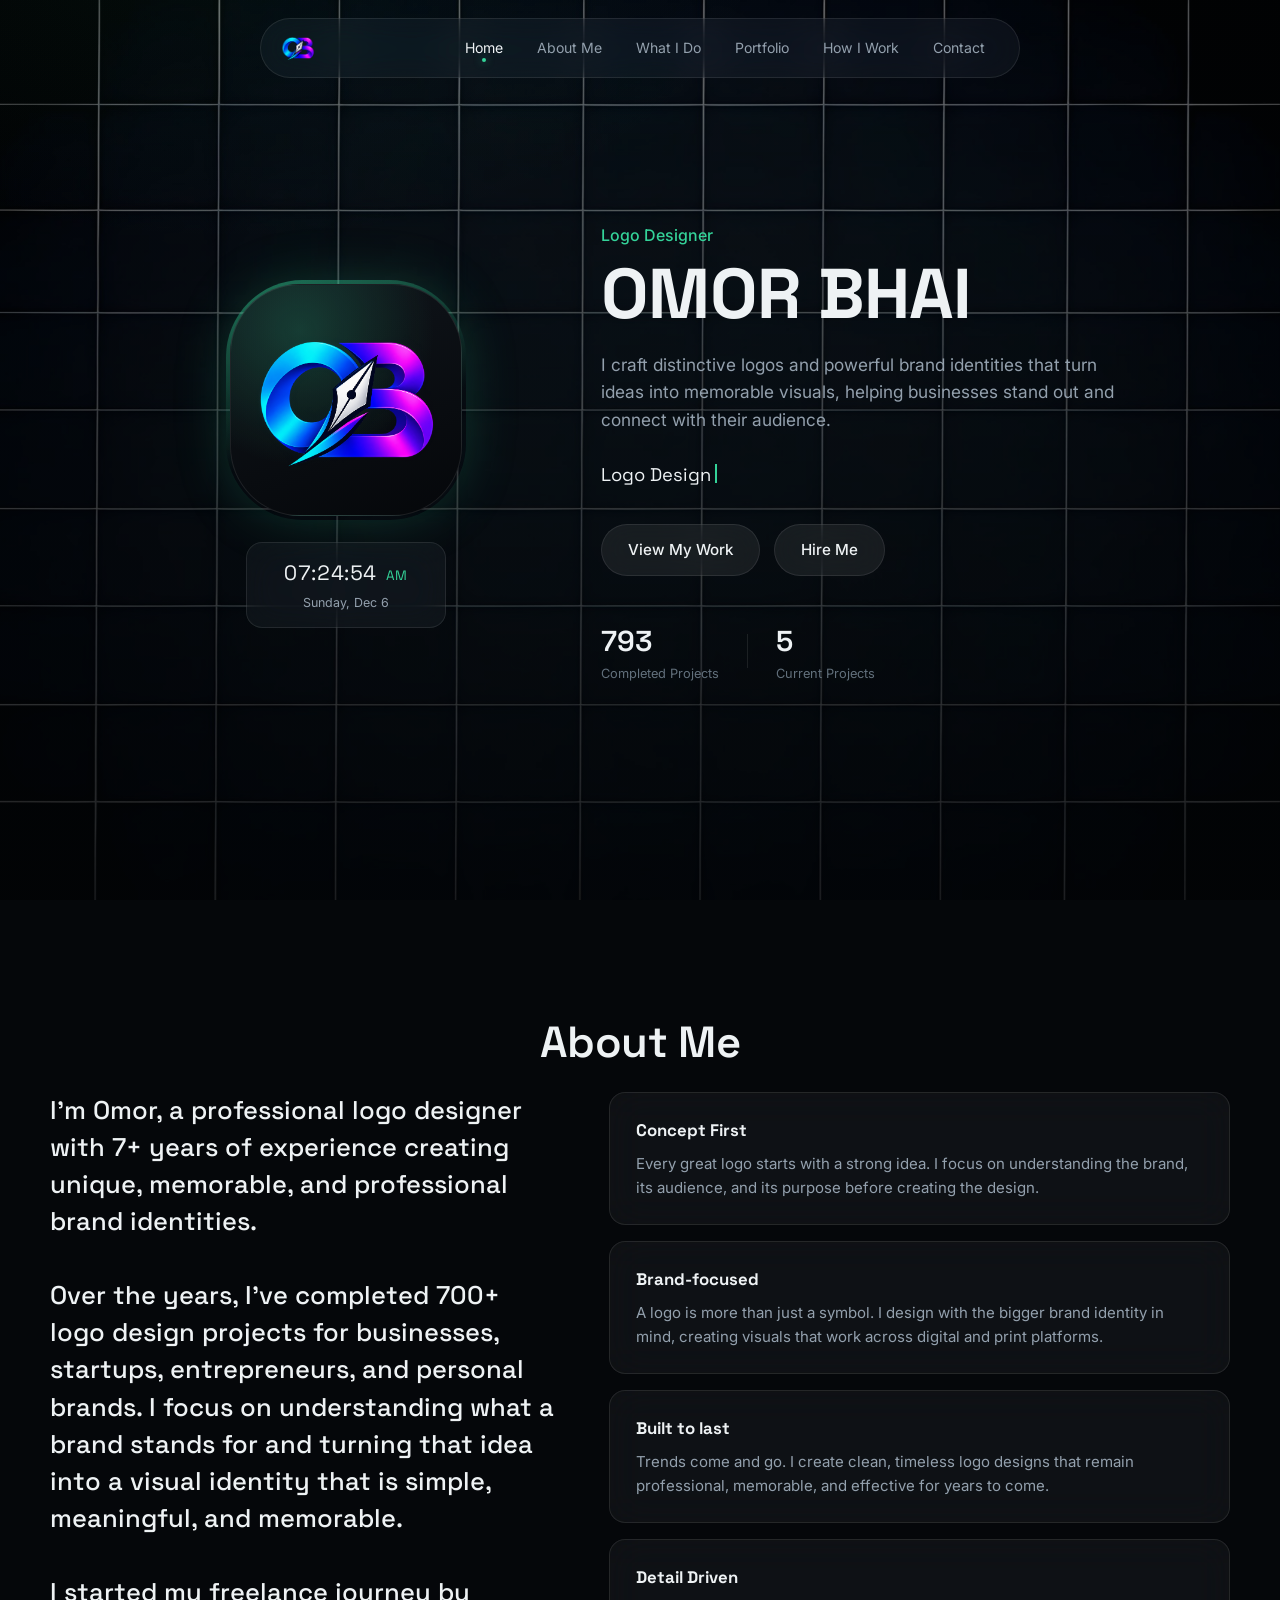
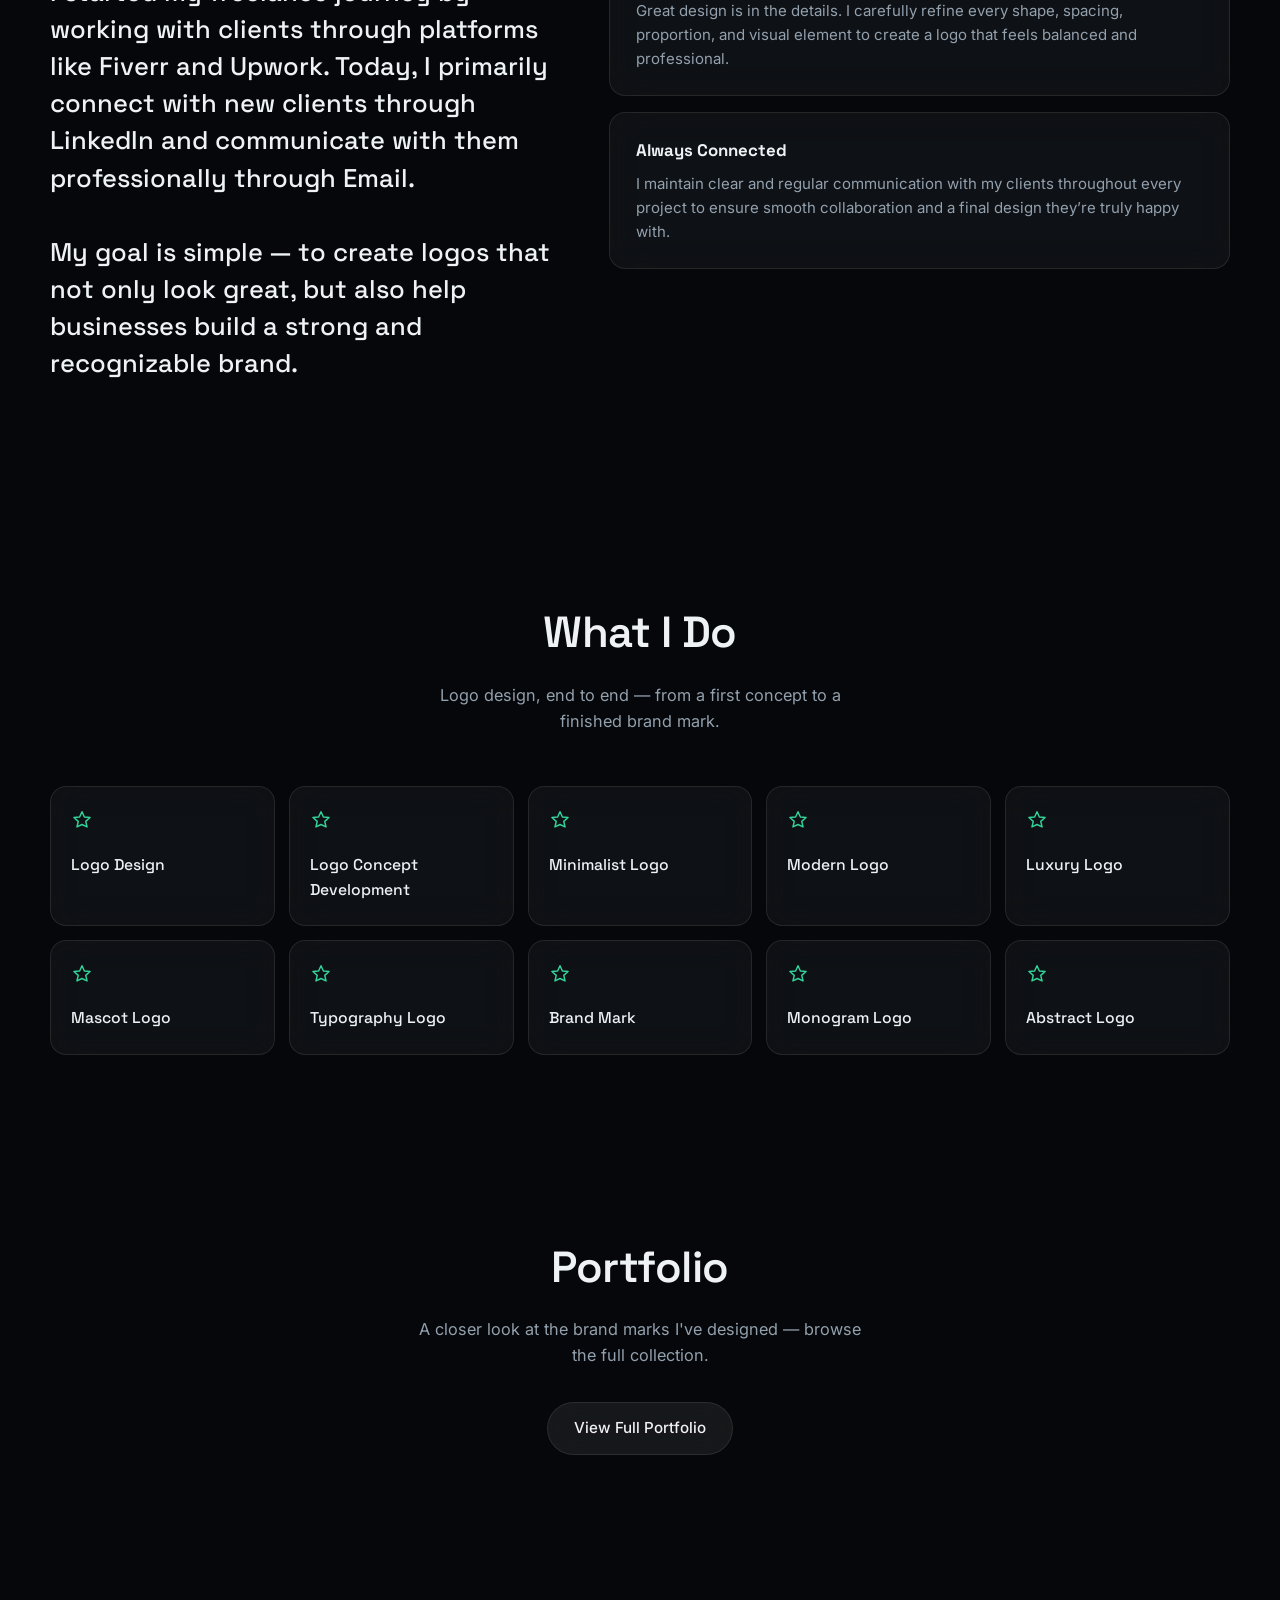
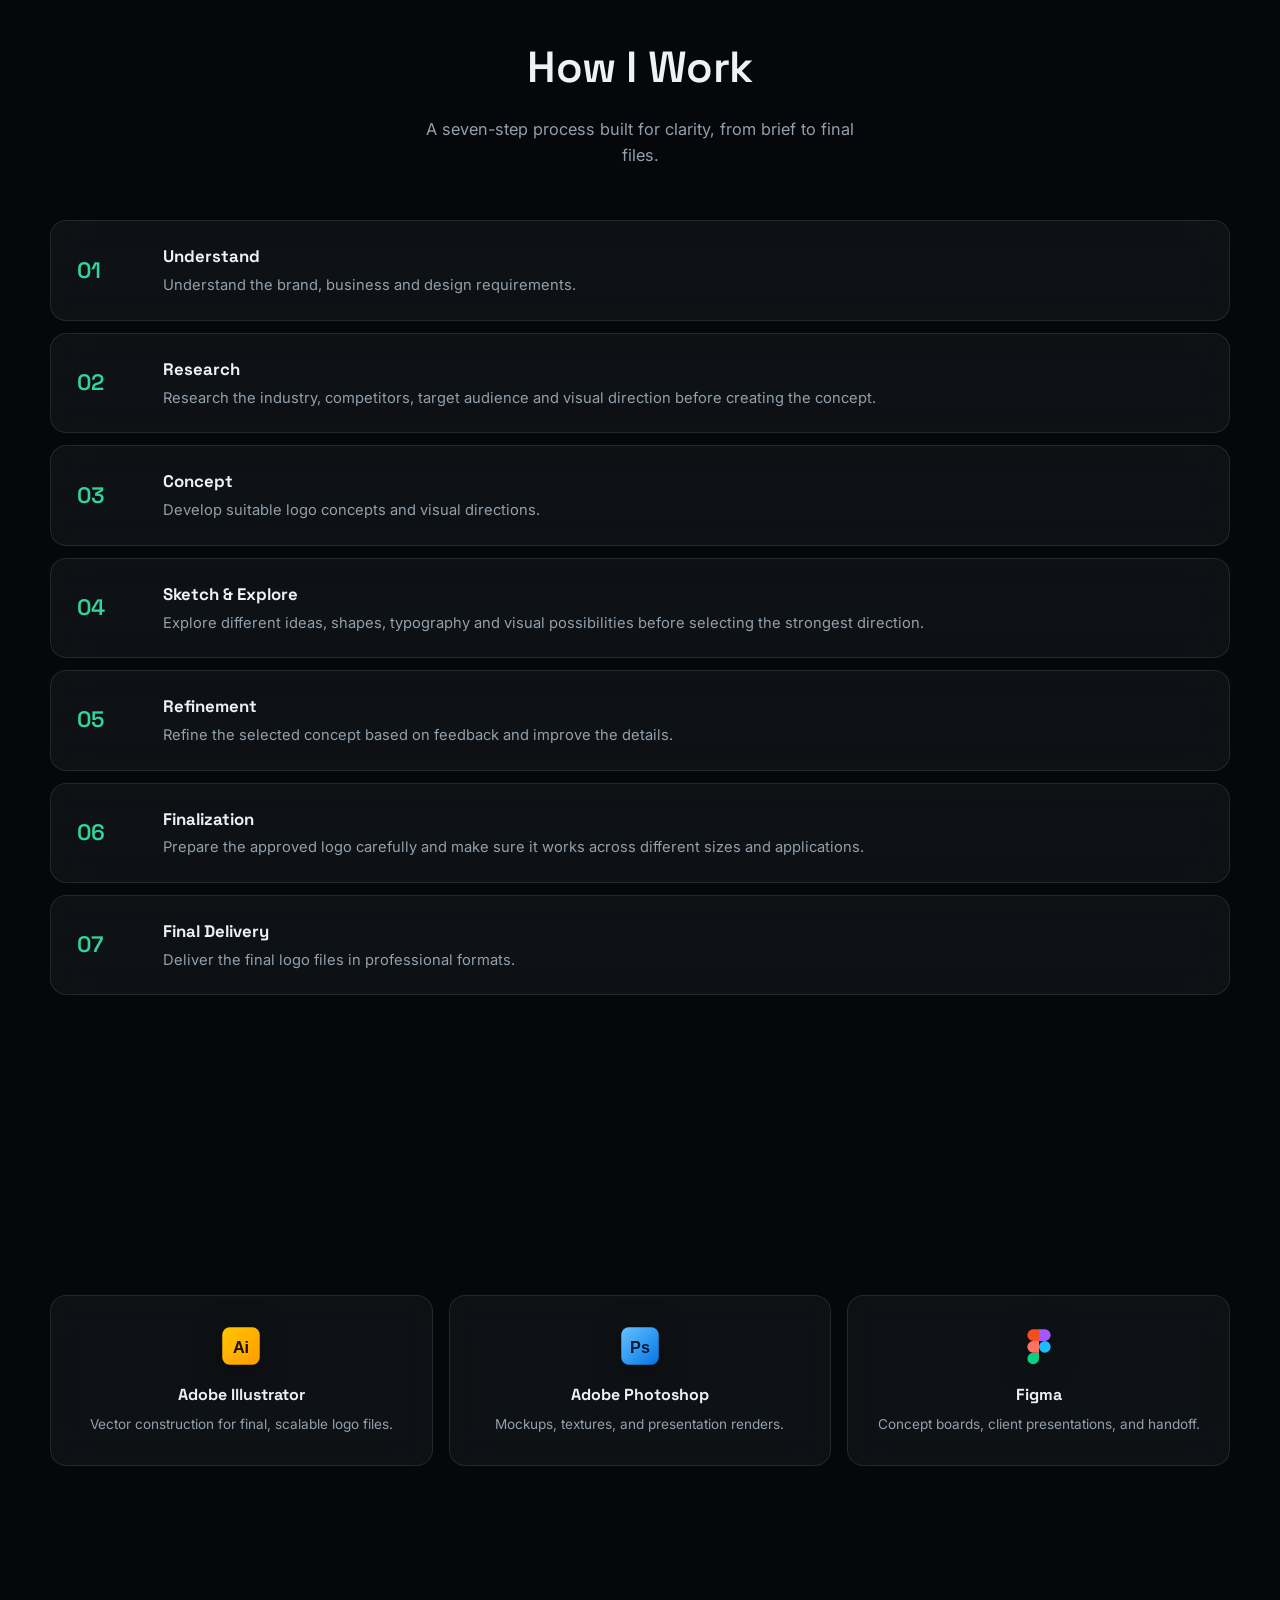
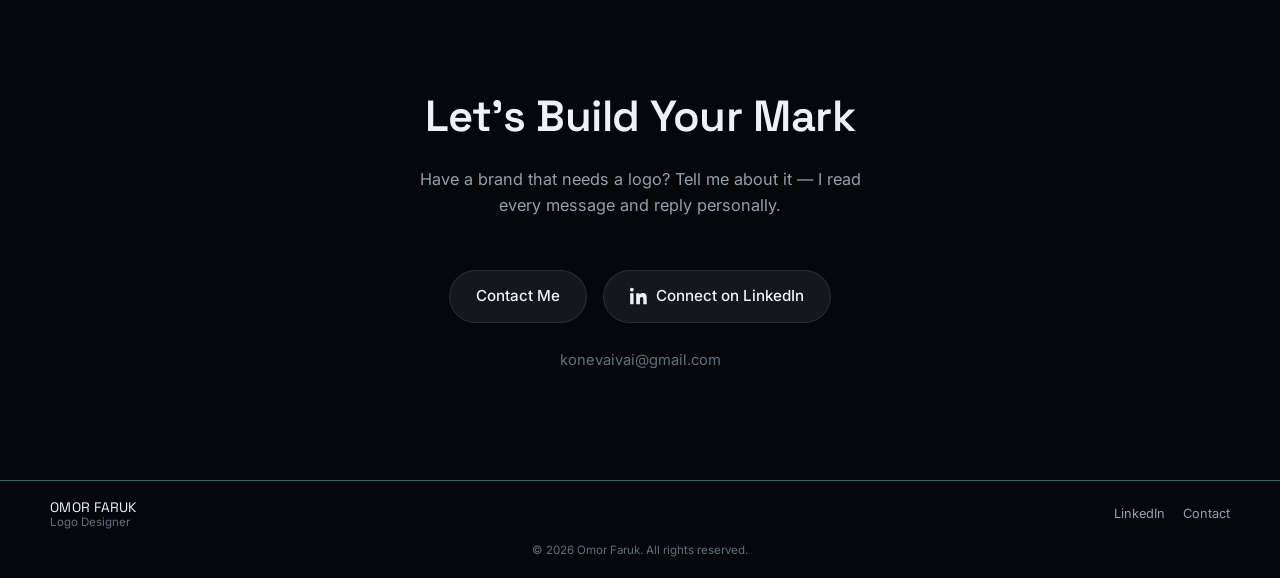
==== commit cd3dd573: "Add files via upload" ====
--- a/index.html
+++ b/index.html
@@ -1,635 +1,268 @@
-<!DOCTYPE html>
-<html lang="bn">
-<head>
-    <meta charset="utf-8" />
-    <meta name="viewport" content="width=device-width, initial-scale=1.0" />
-    <meta name="description" content="Meet Omor Faruk, Founder & CEO who works directly with clients to plan, manage and deliver digital projects through his company and a team of 25+ professionals." />
-    <link rel="stylesheet" href="https://cdnjs.cloudflare.com/ajax/libs/font-awesome/6.5.1/css/all.min.css">
-    <link rel="stylesheet" href="https://cdn.jsdelivr.net/gh/devicons/devicon@latest/devicon.min.css">
-    <title>Omor Faruk — Founder &amp; CEO | Digital Marketing, Web development, App development, Software Development, Ai Automation or Ul UX Design </title>
-    <link rel="stylesheet" href="Style.css" />
-    <link href="https://fonts.googleapis.com/css2?family=Denk+One&display=swap" rel="stylesheet">
-    <link rel="shortcut icon" href="web-img/favicon.jpg" type="image/x-icon" />
-</head>
-<body class="Body">
-    <div class="mouse-glow"></div>
-
-    <header>
-        <nav class="navbar">
-            <div id="marker"></div>
-            <ul>
-                <li onmouseenter="moveIndicator(this)"><a href="#home">Home</a></li>
-                <li onmouseenter="moveIndicator(this)"><a href="#about">About Me</a></li>
-                <li onmouseenter="moveIndicator(this)"><a href="#services">What I Do</a></li>
-                <li onmouseenter="moveIndicator(this)"><a href="portfolio/portfolio.html">Portfolio</a></li>
-                <li onmouseenter="moveIndicator(this)"><a href="#howiwork">How I Work</a></li>
-                <li onmouseenter="moveIndicator(this)"><a href="#contact">Contact</a></li>
-            </ul>
-        </nav>
-    </header>
-
-    <div id="side-drawer">
-        <div class="drawer-content">
-            <ul>
-                <li><a href="#home" onclick="toggleSideMenu()">Home</a></li>
-                <li><a href="#about" onclick="toggleSideMenu()">About Me</a></li>
-                <li><a href="#services" onclick="toggleSideMenu()">What I Do</a></li>
-                <li><a href="portfolio/portfolio.html" onclick="toggleSideMenu()">Portfolio</a></li>
-                <li><a href="#howiwork" onclick="toggleSideMenu()">How I Work</a></li>
-                <li><a href="#contact" onclick="toggleSideMenu()">Contact</a></li>
-            </ul>
-        </div>
-    </div>
-
-    <div id="scroll-menu-icon" onclick="toggleSideMenu()">
-        <span></span>
-        <span></span>
-        <span></span>
-    </div>
-
-    <!-- ===================== HOME / HERO ===================== -->
-    <div class="omor-image" id="home">
-        <div id="clock-container">
-            <div id="digital-clock"></div>
-            <div id="day-name"></div>
-            <div id="full-date"></div>
-        </div>
-        <div class="profile-image-box">
-            <img src="web-img/omorr.jpg" alt="omorfaruk" width="300" height="300" class="profile-image" />
-        </div>
-    </div>
-
-    <div class="hero-content">
-        <p>OMOR FARUK</p>
-        <h3 class="smoke-wrapper">
-            <span id="smoke-target"></span>
-        </h3>
-        <p class="hero-subtitle">Founder &amp; CEO — I work directly with clients to understand their needs, plan their projects and lead the delivery through my professional team.</p>
-        <div class="hero-cta-row">
-            <a href="#services" class="btn-primary">Explore What I Do</a>
-            <a href="#contact" class="btn-outline">Start a Project</a>
-        </div>
-    </div>
-
-    <!-- ===================== ABOUT ME ===================== -->
-    <section id="about" class="hero">
-        <div class="About">
-            <h2>About Me</h2>
-            <p>I'm Omor Faruk, Founder &amp; CEO based in Bangladesh. I work directly with clients to understand their goals, requirements and expectations, then lead the project from planning through final delivery.
-            <br>
-            <br>
-            I own and lead a digital company supported by a team of 60+ professionals working across different service areas. My role isn't to personally perform every task. Instead, I stay directly involved with the client, organize the project, coordinate the right people, monitor progress and personally review the final result before delivery.
-            <br>
-            <br>
-            For me, a project is more than a task to complete — it's a responsibility. I want every client to have a clear point of contact, a structured process, and confidence that someone is personally overseeing the work from beginning to end.</p>
-
-            <div class="about-cards">
-                <div class="about-cards-row">
-                    <div class="info-card">
-                        <div class="card-icon"><i class="fas fa-map-marker-alt"></i></div>
-                        <div class="card-text">
-                            <h3>LOCATION</h3>
-                            <p>Bangladesh</p>
-                        </div>
-                    </div>
-                    <div class="info-card">
-                        <div class="card-icon"><i class="fas fa-globe"></i></div>
-                        <div class="card-text">
-                            <h3>WORK SCOPE</h3>
-                            <p>Worldwide</p>
-                        </div>
-                    </div>
-                </div>
-                <div class="info-card">
-                    <div class="card-icon"><i class="fas fa-briefcase"></i></div>
-                    <div class="card-text">
-                        <h3>WHO I WORK WITH</h3>
-                        <p>Businesses, Organizations, Entrepreneurs &amp; Individuals Worldwide</p>
-                    </div>
-                </div>
-            </div>
-
-            <div class="mission-vision-grid reveal">
-                <div class="mv-card">
-                    <div class="mv-icon"><i class="fas fa-bullseye"></i></div>
-                    <h3>My Mission</h3>
-                    <p>To make quality digital solutions accessible to clients by building a dependable organization, connecting the right people to the right projects, and personally standing behind the work delivered.</p>
-                </div>
-                <div class="mv-card">
-                    <div class="mv-icon"><i class="fas fa-eye"></i></div>
-                    <h3>My Vision</h3>
-                    <p>To build a professional brand and company that international clients can trust for reliable, well-managed and carefully reviewed digital project delivery.</p>
-                </div>
-                <div class="mv-card">
-                    <div class="mv-icon"><i class="fas fa-diagram-project"></i></div>
-                    <h3>My Process</h3>
-                    <p>Understand the requirement, plan the project, assign it to the right team, track quality, then deliver and support — see the full workflow below.</p>
-                </div>
-            </div>
-        </div>
-    </section>
-
-
-    <br />
-
-    <!-- ===================== SERVICES ===================== -->
-    <section id="services" class="premium-section">
-        <span class="eyebrow">What I Offer</span>
-        <h2 class="section-title">What I Do</h2>
-        <p class="section-subtitle">I work across a range of digital fields through my company and the team working under me. I stay involved in the planning, coordination and delivery of projects while the appropriate team members handle the execution.</p>
-
-        <div class="services-grid">
-            <div class="service-card reveal">
-                <div class="service-icon"><i class="fas fa-pen-ruler"></i></div>
-                <h3>UI/UX Design</h3>
-                <p class="service-desc">Clean, user-focused design that turns an idea into an interface people find easy and pleasant to use.</p>
-                <ul class="service-features">
-                    <li><i class="fas fa-check"></i> Wireframes &amp; prototypes</li>
-                    <li><i class="fas fa-check"></i> Design systems</li>
-                    <li><i class="fas fa-check"></i> Usability-focused layouts</li>
-                </ul>
-                <div class="service-tech">
-                    <span><img src="https://cdn.jsdelivr.net/gh/devicons/devicon@master/icons/figma/figma-original.svg" class="tech-logo-img" alt="Figma logo" loading="lazy">Figma</span>
-                    <span><img src="https://cdn.jsdelivr.net/gh/devicons/devicon@master/icons/photoshop/photoshop-original.svg" class="tech-logo-img" alt="Adobe Photoshop logo" loading="lazy">Photoshop</span>
-                    <span><img src="https://cdn.jsdelivr.net/gh/devicons/devicon@master/icons/illustrator/illustrator-original.svg" class="tech-logo-img" alt="Adobe Illustrator logo" loading="lazy">Illustrator</span>
-                    <span><img src="https://cdn.jsdelivr.net/gh/devicons/devicon@master/icons/xd/xd-original.svg" class="tech-logo-img" alt="Adobe XD logo" loading="lazy">Adobe XD</span>
-                </div>
-                <a href="#contact" class="service-cta">Create Your Design <i class="fas fa-arrow-right"></i></a>
-            </div>
-
-            <div class="service-card reveal">
-                <div class="service-icon"><i class="fas fa-code"></i></div>
-                <h3>Full Stack Web Development</h3>
-                <p class="service-desc">Custom websites and web apps, planned and managed from the first sketch to a live, working product.</p>
-                <ul class="service-features">
-                    <li><i class="fas fa-check"></i> Custom websites &amp; web apps</li>
-                    <li><i class="fas fa-check"></i> Responsive, fast-loading builds</li>
-                    <li><i class="fas fa-check"></i> Ongoing maintenance &amp; updates</li>
-                </ul>
-                <div class="service-tech">
-                    <span><img src="https://cdn.jsdelivr.net/gh/devicons/devicon@master/icons/html5/html5-original.svg" class="tech-logo-img" alt="HTML5 logo" loading="lazy">HTML5</span>
-                    <span><img src="https://cdn.jsdelivr.net/gh/devicons/devicon@master/icons/css3/css3-original.svg" class="tech-logo-img" alt="CSS3 logo" loading="lazy">CSS3</span>
-                    <span><img src="https://cdn.jsdelivr.net/gh/devicons/devicon@master/icons/javascript/javascript-original.svg" class="tech-logo-img" alt="JavaScript logo" loading="lazy">JavaScript</span>
-                    <span><img src="https://upload.wikimedia.org/wikipedia/commons/9/98/WordPress_blue_logo.svg" class="tech-logo-img" alt="WordPress logo" loading="lazy" style="width: 20px; height: 20px;">WordPress</span>
-                    <span><img src="https://cdn.jsdelivr.net/gh/devicons/devicon@master/icons/nodejs/nodejs-original.svg" class="tech-logo-img" alt="Node.js logo" loading="lazy">Node.js</span>
-                    <span><img src="https://cdn.jsdelivr.net/gh/devicons/devicon@master/icons/php/php-original.svg" class="tech-logo-img" alt="PHP logo" loading="lazy">PHP</span>
-                    <span><img src="https://cdn.jsdelivr.net/gh/devicons/devicon@master/icons/mysql/mysql-original.svg" class="tech-logo-img" alt="MySQL logo" loading="lazy">MySQL</span>
-                </div>
-                <a href="#contact" class="service-cta">Build Your Website <i class="fas fa-arrow-right"></i></a>
-            </div>
-
-            <div class="service-card reveal">
-                <div class="service-icon"><i class="fas fa-mobile-screen-button"></i></div>
-                <h3>Mobile App Development</h3>
-                <p class="service-desc">Android and iOS apps managed from the first concept through to app-store delivery and updates.</p>
-                <ul class="service-features">
-                    <li><i class="fas fa-check"></i> iOS &amp; Android apps</li>
-                    <li><i class="fas fa-check"></i> Cross-platform builds</li>
-                    <li><i class="fas fa-check"></i> App store submission &amp; support</li>
-                </ul>
-                <div class="service-tech">
-                    <span><img src="https://cdn.jsdelivr.net/gh/devicons/devicon@master/icons/flutter/flutter-original.svg" class="tech-logo-img" alt="Flutter logo" loading="lazy">Flutter (Dart)</span>
-                    <span><img src="https://cdn.jsdelivr.net/gh/devicons/devicon@master/icons/kotlin/kotlin-original.svg" class="tech-logo-img" alt="Kotlin logo" loading="lazy">Kotlin</span>
-                    <span><img src="https://cdn.jsdelivr.net/gh/devicons/devicon@master/icons/swift/swift-original.svg" class="tech-logo-img" alt="Swift logo" loading="lazy">Swift</span>
-                </div>
-                <a href="#contact" class="service-cta">Build Your Mobile App <i class="fas fa-arrow-right"></i></a>
-            </div>
-
-            <div class="service-card reveal">
-                <div class="service-icon"><i class="fas fa-terminal"></i></div>
-                <h3>Software Development</h3>
-                <p class="service-desc">Custom software and enterprise applications, planned and built end-to-end to fit your exact business workflow.</p>
-                <ul class="service-features">
-                    <li><i class="fas fa-check"></i> Custom software &amp; enterprise apps</li>
-                    <li><i class="fas fa-check"></i> Desktop &amp; backend systems</li>
-                    <li><i class="fas fa-check"></i> API integration &amp; maintenance</li>
-                </ul>
-                <div class="service-tech">
-                    <span><img src="https://cdn.jsdelivr.net/gh/devicons/devicon@master/icons/java/java-original.svg" class="tech-logo-img" alt="Java logo" loading="lazy">Java</span>
-                    <span><img src="https://cdn.jsdelivr.net/gh/devicons/devicon@master/icons/csharp/csharp-original.svg" class="tech-logo-img" alt="C# logo" loading="lazy">C#</span>
-                    <span><img src="https://cdn.jsdelivr.net/gh/devicons/devicon@master/icons/dotnetcore/dotnetcore-original.svg" class="tech-logo-img" alt=".NET logo" loading="lazy">.NET</span>
-                    <span><img src="https://cdn.jsdelivr.net/gh/devicons/devicon@master/icons/spring/spring-original.svg" class="tech-logo-img" alt="Spring Boot logo" loading="lazy">Spring Boot</span>
-                </div>
-                <a href="#contact" class="service-cta">Build Your Software <i class="fas fa-arrow-right"></i></a>
-            </div>
-
-            <div class="service-card reveal">
-                <div class="service-icon"><i class="fas fa-robot"></i></div>
-                <h3>AI Automation</h3>
-                <p class="service-desc">Automating repetitive work and connecting AI tools into your business so your team spends less time on manual tasks.</p>
-                <ul class="service-features">
-                    <li><i class="fas fa-check"></i> Workflow &amp; task automation</li>
-                    <li><i class="fas fa-check"></i> Chatbots &amp; AI assistants</li>
-                    <li><i class="fas fa-check"></i> Data collection &amp; reporting pipelines</li>
-                </ul>
-                <div class="service-tech">
-                    <span><img src="https://cdn.jsdelivr.net/gh/devicons/devicon@master/icons/python/python-original.svg" class="tech-logo-img" alt="Python logo" loading="lazy">Python</span>
-                    <span>REST APIs</span>
-                    <span>Automation Tools</span>
-                </div>
-                <a href="#contact" class="service-cta">Automate Your Workflow <i class="fas fa-arrow-right"></i></a>
-            </div>
-
-            <div class="service-card reveal">
-                <div class="service-icon"><i class="fas fa-chart-line"></i></div>
-                <h3>Digital Marketing</h3>
-                <p class="service-desc">Data-driven marketing that puts your product in front of the right audience and turns clicks into clients.</p>
-                <ul class="service-features">
-                    <li><i class="fas fa-check"></i> Paid ad campaigns</li>
-                    <li><i class="fas fa-check"></i> SEO &amp; organic growth</li>
-                    <li><i class="fas fa-check"></i> Analytics &amp; reporting</li>
-                </ul>
-                <div class="service-tech">
-                    <span><img src="https://www.vectorlogo.zone/logos/google_ads/google_ads-icon.svg" class="tech-logo-img" alt="Google Ads logo" loading="lazy">Google Ads</span>
-                    <span><img src="https://cdn.simpleicons.org/googleanalytics" class="tech-logo-img" alt="Google Analytics logo" loading="lazy">Google Analytics</span>
-                    <span><img src="https://cdn.simpleicons.org/meta" class="tech-logo-img" alt="Meta logo" loading="lazy">Meta Ads</span>
-                </div>
-                <a href="#contact" class="service-cta">Grow Your Business <i class="fas fa-arrow-right"></i></a>
-            </div>
-        </div>
-    </section>
-
-    <br />
-
-    <!-- ===================== WHY CHOOSE ME ===================== -->
-    <section id="why-choose-me" class="premium-section">
-        <span class="eyebrow">The Difference</span>
-        <h2 class="section-title">Why Work With Me</h2>
-
-        <div class="why-grid">
-            <div class="why-card reveal">
-                <div class="why-icon"><i class="fas fa-user-check"></i></div>
-                <h3>Direct Communication</h3>
-                <p>You work directly with me throughout the project instead of having to navigate multiple contacts.</p>
-            </div>
-            <div class="why-card reveal">
-                <div class="why-icon"><i class="fas fa-medal"></i></div>
-                <h3>Personal Oversight</h3>
-                <p>I stay involved from planning to final delivery and personally review the completed work before it reaches you.</p>
-            </div>
-            <div class="why-card reveal">
-                <div class="why-icon"><i class="fas fa-bolt"></i></div>
-                <h3>Organized Delivery</h3>
-                <p>I coordinate the right people and keep the project structured around clear requirements, milestones and priorities.</p>
-            </div>
-            <div class="why-card reveal">
-                <div class="why-icon"><i class="fas fa-microchip"></i></div>
-                <h3>Experienced Team Behind Me</h3>
-                <p>I lead a team of 60+ professionals working across six core service areas.</p>
-            </div>
-            <div class="why-card reveal">
-                <div class="why-icon"><i class="fas fa-comments"></i></div>
-                <h3>Quality Control</h3>
-                <p>Work is reviewed first by the person who completed it, then by the relevant Category Leader, and finally by me before delivery.</p>
-            </div>
-            <div class="why-card reveal">
-                <div class="why-icon"><i class="fas fa-life-ring"></i></div>
-                <h3>Long-Term Support</h3>
-                <p>I remain available after delivery for future updates, improvements, fixes and project-related support.</p>
-            </div>
-        </div>
-    </section>
-
-    <br />
-
-    <!-- ===================== TECHNOLOGY BEHIND MY PROJECTS ===================== -->
-    <section id="technologies" class="premium-section">
-        <span class="eyebrow">The Toolkit</span>
-        <h2 class="section-title">The Technology Behind My Projects</h2>
-        <p class="section-subtitle">Different projects require different technologies. Through my company and the professionals working with me, I can coordinate projects across a broad range of modern technologies.</p>
-
-        <div class="tech-categories">
-            <div class="tech-category reveal">
-                <h3><i class="fas fa-pen-ruler"></i> UI/UX Design</h3>
-                <div class="tech-badges">
-                    <span class="tech-badge"><img src="https://cdn.jsdelivr.net/gh/devicons/devicon@master/icons/figma/figma-original.svg" class="tech-logo-img" alt="Figma logo" loading="lazy">Figma</span>
-                    <span class="tech-badge"><img src="https://cdn.jsdelivr.net/gh/devicons/devicon@master/icons/xd/xd-original.svg" class="tech-logo-img" alt="Adobe XD logo" loading="lazy">Adobe XD</span>
-                    <span class="tech-badge"><img src="https://cdn.jsdelivr.net/gh/devicons/devicon@master/icons/photoshop/photoshop-original.svg" class="tech-logo-img" alt="Adobe Photoshop logo" loading="lazy">Photoshop</span>
-                    <span class="tech-badge"><img src="https://cdn.jsdelivr.net/gh/devicons/devicon@master/icons/illustrator/illustrator-original.svg" class="tech-logo-img" alt="Adobe Illustrator logo" loading="lazy">Illustrator</span>
-                </div>
-            </div>
-            <div class="tech-category reveal">
-                <h3><i class="fas fa-laptop-code"></i> Frontend</h3>
-                <div class="tech-badges">
-                    <span class="tech-badge"><img src="https://cdn.jsdelivr.net/gh/devicons/devicon@master/icons/html5/html5-original.svg" class="tech-logo-img" alt="HTML5 logo" loading="lazy">HTML5</span>
-                    <span class="tech-badge"><img src="https://cdn.jsdelivr.net/gh/devicons/devicon@master/icons/css3/css3-original.svg" class="tech-logo-img" alt="CSS3 logo" loading="lazy">CSS3</span>
-                    <span class="tech-badge"><img src="https://cdn.jsdelivr.net/gh/devicons/devicon@master/icons/javascript/javascript-original.svg" class="tech-logo-img" alt="JavaScript logo" loading="lazy">JavaScript</span>
-                    <span class="tech-badge"><img src="https://cdn.jsdelivr.net/gh/devicons/devicon@master/icons/typescript/typescript-original.svg" class="tech-logo-img" alt="TypeScript logo" loading="lazy">TypeScript</span>
-                    <span class="tech-badge"><img src="https://cdn.jsdelivr.net/gh/devicons/devicon@master/icons/dart/dart-original.svg" class="tech-logo-img" alt="Dart logo" loading="lazy">Dart</span>
-                    <span class="tech-badge"><img src="https://cdn.jsdelivr.net/gh/devicons/devicon@master/icons/kotlin/kotlin-original.svg" class="tech-logo-img" alt="Kotlin logo" loading="lazy">Kotlin</span>
-                    <span class="tech-badge"><img src="https://cdn.jsdelivr.net/gh/devicons/devicon@master/icons/swift/swift-original.svg" class="tech-logo-img" alt="Swift logo" loading="lazy">Swift</span>
-                    <span class="tech-badge"><img src="https://cdn.jsdelivr.net/gh/devicons/devicon@master/icons/java/java-original.svg" class="tech-logo-img" alt="Java logo" loading="lazy">Java</span>
-                    <span class="tech-badge"><img src="https://cdn.jsdelivr.net/gh/devicons/devicon@master/icons/csharp/csharp-original.svg" class="tech-logo-img" alt="C# logo" loading="lazy">C#</span>
-                    <span class="tech-badge"><img src="https://cdn.jsdelivr.net/gh/devicons/devicon@master/icons/cplusplus/cplusplus-original.svg" class="tech-logo-img" alt="C++ logo" loading="lazy">C++</span>
-                    <span class="tech-badge"><img src="https://cdn.jsdelivr.net/gh/devicons/devicon@master/icons/react/react-original.svg" class="tech-logo-img" alt="React logo" loading="lazy">React</span>
-                    <span class="tech-badge"><img src="https://cdn.jsdelivr.net/gh/devicons/devicon@master/icons/nextjs/nextjs-original.svg" class="tech-logo-img" alt="Next.js logo" loading="lazy">Next.js</span>
-                    <span class="tech-badge"><img src="https://cdn.jsdelivr.net/gh/devicons/devicon@master/icons/flutter/flutter-original.svg" class="tech-logo-img" alt="Flutter logo" loading="lazy">Flutter</span>
-                    <span class="tech-badge"><img src="https://cdn.jsdelivr.net/gh/devicons/devicon@master/icons/jetpackcompose/jetpackcompose-original.svg" class="tech-logo-img" alt="Jetpack Compose logo" loading="lazy">Jetpack Compose</span>
-                    <span class="tech-badge"><img src="https://cdn.jsdelivr.net/gh/devicons/devicon@master/icons/swift/swift-original.svg" class="tech-logo-img" alt="SwiftUI logo" loading="lazy">SwiftUI</span>
-                    <span class="tech-badge"><img src="https://cdn.jsdelivr.net/gh/devicons/devicon@master/icons/qt/qt-original.svg" class="tech-logo-img" alt="Qt logo" loading="lazy">Qt</span>
-                    <span class="tech-badge"><img src="https://cdn.jsdelivr.net/gh/devicons/devicon@master/icons/tailwindcss/tailwindcss-original.svg" class="tech-logo-img" alt="Tailwind CSS logo" loading="lazy">Tailwind CSS</span>
-                    <span class="tech-badge"><img src="https://cdn.jsdelivr.net/gh/devicons/devicon@master/icons/bootstrap/bootstrap-original.svg" class="tech-logo-img" alt="Bootstrap logo" loading="lazy">Bootstrap</span>
-                    <span class="tech-badge"><img src="https://cdn.jsdelivr.net/gh/devicons/devicon@master/icons/sass/sass-original.svg" class="tech-logo-img" alt="Sass logo" loading="lazy">Sass</span>
-                    <span class="tech-badge"><img src="https://cdn.jsdelivr.net/gh/devicons/devicon@master/icons/materialui/materialui-original.svg" class="tech-logo-img" alt="Material UI logo" loading="lazy">Material UI</span>
-                </div>
-            </div>
-            <div class="tech-category reveal">
-                <h3><i class="fas fa-server"></i> Backend</h3>
-                <div class="tech-badges">
-                    <span class="tech-badge"><img src="https://cdn.jsdelivr.net/gh/devicons/devicon@master/icons/javascript/javascript-original.svg" class="tech-logo-img" alt="JavaScript logo" loading="lazy">JavaScript</span>
-                    <span class="tech-badge"><img src="https://cdn.jsdelivr.net/gh/devicons/devicon@master/icons/typescript/typescript-original.svg" class="tech-logo-img" alt="TypeScript logo" loading="lazy">TypeScript</span>
-                    <span class="tech-badge"><img src="https://cdn.jsdelivr.net/gh/devicons/devicon@master/icons/python/python-original.svg" class="tech-logo-img" alt="Python logo" loading="lazy">Python</span>
-                    <span class="tech-badge"><img src="https://cdn.jsdelivr.net/gh/devicons/devicon@master/icons/php/php-original.svg" class="tech-logo-img" alt="PHP logo" loading="lazy">PHP</span>
-                    <span class="tech-badge"><img src="https://cdn.jsdelivr.net/gh/devicons/devicon@master/icons/java/java-original.svg" class="tech-logo-img" alt="Java logo" loading="lazy">Java</span>
-                    <span class="tech-badge"><img src="https://cdn.jsdelivr.net/gh/devicons/devicon@master/icons/csharp/csharp-original.svg" class="tech-logo-img" alt="C# logo" loading="lazy">C#</span>
-                    <span class="tech-badge"><img src="https://cdn.jsdelivr.net/gh/devicons/devicon@master/icons/kotlin/kotlin-original.svg" class="tech-logo-img" alt="Kotlin logo" loading="lazy">Kotlin</span>
-                    <span class="tech-badge"><img src="https://cdn.jsdelivr.net/gh/devicons/devicon@master/icons/swift/swift-original.svg" class="tech-logo-img" alt="Swift logo" loading="lazy">Swift</span>
-                    <span class="tech-badge"><img src="https://cdn.jsdelivr.net/gh/devicons/devicon@master/icons/cplusplus/cplusplus-original.svg" class="tech-logo-img" alt="C++ logo" loading="lazy">C++</span>
-                    <span class="tech-badge"><img src="https://cdn.jsdelivr.net/gh/devicons/devicon@master/icons/c/c-original.svg" class="tech-logo-img" alt="C logo" loading="lazy">C</span>
-                    <span class="tech-badge"><img src="https://cdn.jsdelivr.net/gh/devicons/devicon@master/icons/nodejs/nodejs-original.svg" class="tech-logo-img" alt="Node.js logo" loading="lazy">Node.js Runtime</span>
-                    <span class="tech-badge"><img src="https://cdn.jsdelivr.net/gh/devicons/devicon@master/icons/express/express-original.svg" class="tech-logo-img" alt="Express.js logo" loading="lazy">Express.js</span>
-                    <span class="tech-badge"><img src="https://cdn.jsdelivr.net/gh/devicons/devicon@master/icons/django/django-plain.svg" class="tech-logo-img" alt="Django logo" loading="lazy">Django</span>
-                    <span class="tech-badge"><img src="https://cdn.jsdelivr.net/gh/devicons/devicon@master/icons/fastapi/fastapi-original.svg" class="tech-logo-img" alt="FastAPI logo" loading="lazy">FastAPI</span>
-                    <span class="tech-badge"><img src="https://cdn.jsdelivr.net/gh/devicons/devicon@master/icons/laravel/laravel-original.svg" class="tech-logo-img" alt="Laravel logo" loading="lazy">Laravel</span>
-                    <span class="tech-badge"><img src="https://cdn.jsdelivr.net/gh/devicons/devicon@master/icons/spring/spring-original.svg" class="tech-logo-img" alt="Spring Boot logo" loading="lazy">Spring Boot</span>
-                    <span class="tech-badge"><img src="https://cdn.jsdelivr.net/gh/devicons/devicon@master/icons/dotnetcore/dotnetcore-original.svg" class="tech-logo-img" alt="ASP.NET Core logo" loading="lazy">ASP.NET Core</span>
-                    <span class="tech-badge"><img src="https://cdn.jsdelivr.net/gh/devicons/devicon@master/icons/ktor/ktor-original.svg" class="tech-logo-img" alt="Ktor logo" loading="lazy">Ktor</span>
-                    <span class="tech-badge"><img src="https://cdn.jsdelivr.net/gh/devicons/devicon@master/icons/nginx/nginx-original.svg" class="tech-logo-img" alt="Nginx logo" loading="lazy">Nginx</span>
-                    <span class="tech-badge"><img src="https://cdn.jsdelivr.net/gh/devicons/devicon@master/icons/apache/apache-original.svg" class="tech-logo-img" alt="Apache logo" loading="lazy">Apache</span>
-                    <span class="tech-badge"><img src="https://cdn.jsdelivr.net/gh/devicons/devicon@master/icons/graphql/graphql-plain.svg" class="tech-logo-img" alt="GraphQL logo" loading="lazy">GraphQL</span>
-                    <span class="tech-badge"><img src="https://cdn.jsdelivr.net/gh/devicons/devicon@master/icons/oauth/oauth-original.svg" class="tech-logo-img" alt="OAuth logo" loading="lazy">OAuth 2.0</span>
-                </div>
-            </div>
-            <div class="tech-category reveal">
-                <h3><i class="fas fa-code"></i> Programming Languages</h3>
-                <div class="tech-badges">
-                    <span class="tech-badge"><img src="https://cdn.jsdelivr.net/gh/devicons/devicon@master/icons/javascript/javascript-original.svg" class="tech-logo-img" alt="JavaScript logo" loading="lazy">JavaScript</span>
-                    <span class="tech-badge"><img src="https://cdn.jsdelivr.net/gh/devicons/devicon@master/icons/typescript/typescript-original.svg" class="tech-logo-img" alt="TypeScript logo" loading="lazy">TypeScript</span>
-                    <span class="tech-badge"><img src="https://cdn.jsdelivr.net/gh/devicons/devicon@master/icons/python/python-original.svg" class="tech-logo-img" alt="Python logo" loading="lazy">Python</span>
-                    <span class="tech-badge"><img src="https://cdn.jsdelivr.net/gh/devicons/devicon@master/icons/java/java-original.svg" class="tech-logo-img" alt="Java logo" loading="lazy">Java</span>
-                    <span class="tech-badge"><img src="https://cdn.jsdelivr.net/gh/devicons/devicon@master/icons/php/php-original.svg" class="tech-logo-img" alt="PHP logo" loading="lazy">PHP</span>
-                    <span class="tech-badge"><img src="https://cdn.jsdelivr.net/gh/devicons/devicon@master/icons/c/c-original.svg" class="tech-logo-img" alt="C logo" loading="lazy">C</span>
-                    <span class="tech-badge"><img src="https://cdn.jsdelivr.net/gh/devicons/devicon@master/icons/cplusplus/cplusplus-original.svg" class="tech-logo-img" alt="C++ logo" loading="lazy">C++</span>
-                    <span class="tech-badge"><img src="https://cdn.jsdelivr.net/gh/devicons/devicon@master/icons/csharp/csharp-original.svg" class="tech-logo-img" alt="C# logo" loading="lazy">C#</span>
-                    <span class="tech-badge"><img src="https://cdn.jsdelivr.net/gh/devicons/devicon@master/icons/dart/dart-original.svg" class="tech-logo-img" alt="Dart logo" loading="lazy">Dart</span>
-                    <span class="tech-badge"><img src="https://cdn.jsdelivr.net/gh/devicons/devicon@master/icons/kotlin/kotlin-original.svg" class="tech-logo-img" alt="Kotlin logo" loading="lazy">Kotlin</span>
-                    <span class="tech-badge"><img src="https://cdn.jsdelivr.net/gh/devicons/devicon@master/icons/swift/swift-original.svg" class="tech-logo-img" alt="Swift logo" loading="lazy">Swift</span>
-                </div>
-            </div>
-            <div class="tech-category reveal">
-                <h3><i class="fas fa-layer-group"></i> Frameworks</h3>
-                <div class="tech-badges">
-                    <span class="tech-badge"><img src="https://cdn.jsdelivr.net/gh/devicons/devicon@master/icons/react/react-original.svg" class="tech-logo-img" alt="React logo" loading="lazy">React</span>
-                    <span class="tech-badge"><img src="https://cdn.jsdelivr.net/gh/devicons/devicon@master/icons/nextjs/nextjs-original.svg" class="tech-logo-img" alt="Next.js logo" loading="lazy">Next.js</span>
-                    <span class="tech-badge"><img src="https://cdn.jsdelivr.net/gh/devicons/devicon@master/icons/express/express-original.svg" class="tech-logo-img" alt="Express.js logo" loading="lazy">Express.js</span>
-                    <span class="tech-badge"><img src="https://cdn.jsdelivr.net/gh/devicons/devicon@master/icons/nestjs/nestjs-original.svg" class="tech-logo-img" alt="NestJS logo" loading="lazy">NestJS</span>
-                    <span class="tech-badge"><img src="https://cdn.jsdelivr.net/gh/devicons/devicon@master/icons/django/django-plain.svg" class="tech-logo-img" alt="Django logo" loading="lazy">Django</span>
-                    <span class="tech-badge"><img src="https://cdn.jsdelivr.net/gh/devicons/devicon@master/icons/fastapi/fastapi-original.svg" class="tech-logo-img" alt="FastAPI logo" loading="lazy">FastAPI</span>
-                    <span class="tech-badge"><img src="https://cdn.jsdelivr.net/gh/devicons/devicon@master/icons/laravel/laravel-original.svg" class="tech-logo-img" alt="Laravel logo" loading="lazy">Laravel</span>
-                    <span class="tech-badge"><img src="https://cdn.jsdelivr.net/gh/devicons/devicon@master/icons/symfony/symfony-original.svg" class="tech-logo-img" alt="Symfony logo" loading="lazy">Symfony</span>
-                    <span class="tech-badge"><img src="https://cdn.jsdelivr.net/gh/devicons/devicon@master/icons/dotnetcore/dotnetcore-original.svg" class="tech-logo-img" alt=".NET logo" loading="lazy">.NET</span>
-                    <span class="tech-badge"><img src="https://cdn.jsdelivr.net/gh/devicons/devicon@master/icons/dotnetcore/dotnetcore-original.svg" class="tech-logo-img" alt="ASP.NET Core logo" loading="lazy">ASP.NET Core</span>
-                    <span class="tech-badge"><img src="https://cdn.jsdelivr.net/gh/devicons/devicon@master/icons/spring/spring-original.svg" class="tech-logo-img" alt="Spring Boot logo" loading="lazy">Spring Boot</span>
-                    <span class="tech-badge"><img src="https://cdn.jsdelivr.net/gh/devicons/devicon@master/icons/ktor/ktor-original.svg" class="tech-logo-img" alt="Ktor logo" loading="lazy">Ktor</span>
-                    <span class="tech-badge"><img src="https://cdn.jsdelivr.net/gh/devicons/devicon@master/icons/jetpackcompose/jetpackcompose-original.svg" class="tech-logo-img" alt="Jetpack Compose logo" loading="lazy">Jetpack Compose</span>
-                    <span class="tech-badge"><img src="https://cdn.jsdelivr.net/gh/devicons/devicon@master/icons/flutter/flutter-original.svg" class="tech-logo-img" alt="Flutter logo" loading="lazy">Flutter</span>
-                    <span class="tech-badge"><img src="https://cdn.jsdelivr.net/gh/devicons/devicon@master/icons/qt/qt-original.svg" class="tech-logo-img" alt="Qt logo" loading="lazy">Qt</span>
-                    <span class="tech-badge"><img src="https://cdn.jsdelivr.net/gh/devicons/devicon@master/icons/swift/swift-original.svg" class="tech-logo-img" alt="SwiftUI logo" loading="lazy">SwiftUI</span>
-                </div>
-            </div>
-            <div class="tech-category reveal">
-                <h3><i class="fas fa-database"></i> Database</h3>
-                <div class="tech-badges">
-                    <span class="tech-badge"><img src="https://cdn.jsdelivr.net/gh/devicons/devicon@master/icons/mysql/mysql-original.svg" class="tech-logo-img" alt="MySQL logo" loading="lazy">MySQL</span>
-                    <span class="tech-badge"><img src="https://cdn.jsdelivr.net/gh/devicons/devicon@master/icons/postgresql/postgresql-original.svg" class="tech-logo-img" alt="PostgreSQL logo" loading="lazy">PostgreSQL</span>
-                    <span class="tech-badge"><img src="https://cdn.jsdelivr.net/gh/devicons/devicon@master/icons/mongodb/mongodb-original.svg" class="tech-logo-img" alt="MongoDB logo" loading="lazy">MongoDB</span>
-                    <span class="tech-badge"><img src="https://cdn.jsdelivr.net/gh/devicons/devicon@master/icons/sqlite/sqlite-original.svg" class="tech-logo-img" alt="SQLite logo" loading="lazy">SQLite</span>
-                    <span class="tech-badge"><img src="https://cdn.jsdelivr.net/gh/devicons/devicon@master/icons/firebase/firebase-original.svg" class="tech-logo-img" alt="Firebase logo" loading="lazy">Firebase</span>
-                    <span class="tech-badge"><img src="https://cdn.jsdelivr.net/gh/devicons/devicon@master/icons/redis/redis-original.svg" class="tech-logo-img" alt="Redis logo" loading="lazy">Redis</span>
-                    <span class="tech-badge"><img src="https://cdn.jsdelivr.net/gh/devicons/devicon@master/icons/oracle/oracle-original.svg" class="tech-logo-img" alt="Oracle DB logo" loading="lazy">Oracle DB</span>
-                </div>
-            </div>
-            <div class="tech-category reveal">
-                <h3><i class="fas fa-chart-line"></i> Marketing &amp; Analytics</h3>
-                <div class="tech-badges">
-                    <span class="tech-badge"><img src="https://www.vectorlogo.zone/logos/google_ads/google_ads-icon.svg" class="tech-logo-img" alt="Google Ads logo" loading="lazy">Google Ads</span>
-                    <span class="tech-badge"><img src="https://cdn.simpleicons.org/meta" class="tech-logo-img" alt="Meta logo" loading="lazy">Meta Ads</span>
-                    <span class="tech-badge"><img src="https://cdn.simpleicons.org/googleanalytics" class="tech-logo-img" alt="Google Analytics logo" loading="lazy">Google Analytics</span>
-                </div>
-            </div>
-            <div class="tech-category reveal">
-                <h3><i class="fas fa-code-branch"></i> Version Control &amp; Deployment</h3>
-                <div class="tech-badges">
-                    <span class="tech-badge"><img src="https://cdn.jsdelivr.net/gh/devicons/devicon@master/icons/git/git-original.svg" class="tech-logo-img" alt="Git logo" loading="lazy">Git</span>
-                    <span class="tech-badge"><img src="https://cdn.simpleicons.org/github/ffffff" class="tech-logo-img" alt="GitHub logo" loading="lazy">GitHub</span>
-                    <span class="tech-badge"><img src="https://cdn.simpleicons.org/netlify" class="tech-logo-img" alt="Netlify logo" loading="lazy">Netlify</span>
-                    <span class="tech-badge"><img src="https://cdn.simpleicons.org/vercel/ffffff" class="tech-logo-img" alt="Vercel logo" loading="lazy">Vercel</span>
-                </div>
-            </div>
-            <div class="tech-category reveal">
-                <h3><i class="fas fa-toolbox"></i> Development Tools</h3>
-                <div class="tech-badges">
-                    <span class="tech-badge"><img src="https://cdn.jsdelivr.net/gh/devicons/devicon@master/icons/vscode/vscode-original.svg" class="tech-logo-img" alt="Visual Studio Code logo" loading="lazy">Visual Studio Code</span>
-                    <span class="tech-badge"><img src="https://cdn.jsdelivr.net/gh/devicons/devicon@master/icons/visualstudio/visualstudio-plain.svg" class="tech-logo-img" alt="Visual Studio logo" loading="lazy">Visual Studio</span>
-                    <span class="tech-badge"><img src="https://cdn.jsdelivr.net/gh/devicons/devicon@master/icons/pycharm/pycharm-original.svg" class="tech-logo-img" alt="PyCharm logo" loading="lazy">PyCharm</span>
-                    <span class="tech-badge"><img src="https://cdn.jsdelivr.net/gh/devicons/devicon@master/icons/intellij/intellij-original.svg" class="tech-logo-img" alt="IntelliJ IDEA logo" loading="lazy">IntelliJ IDEA</span>
-                    <span class="tech-badge"><img src="https://cdn.jsdelivr.net/gh/devicons/devicon@master/icons/androidstudio/androidstudio-original.svg" class="tech-logo-img" alt="Android Studio logo" loading="lazy">Android Studio</span>
-                </div>
-            </div>
-        </div>
-    </section>
-
-    <br />
-
-    <!-- ===================== HOW I WORK ===================== -->
-    <section id="howiwork" class="premium-section">
-        <span class="eyebrow">The Workflow</span>
-        <h2 class="section-title">How I Work</h2>
-        <p class="section-subtitle">I keep the client relationship direct and the project process structured. You work with me, while the team behind me handles the execution required for the project.</p>
-
-        <div class="timeline">
-            <div class="timeline-step reveal">
-                <div class="timeline-number">01</div>
-                <div class="timeline-body"><h3>Contact Me</h3><p>You contact me directly with your idea, requirement or business goal.</p></div>
-            </div>
-            <div class="timeline-step reveal">
-                <div class="timeline-number">02</div>
-                <div class="timeline-body"><h3>Requirement Discussion</h3><p>I discuss your goals, requirements, budget, timeline and expectations with you.</p></div>
-            </div>
-            <div class="timeline-step reveal">
-                <div class="timeline-number">03</div>
-                <div class="timeline-body"><h3>Project Planning</h3><p>I turn the requirements into a practical plan with clear priorities and milestones.</p></div>
-            </div>
-            <div class="timeline-step reveal">
-                <div class="timeline-number">04</div>
-                <div class="timeline-body"><h3>Team &amp; Category Assignment</h3><p>I identify the relevant service category and assign the work to the appropriate Category Leader and team members.</p></div>
-            </div>
-            <div class="timeline-step reveal">
-                <div class="timeline-number">05</div>
-                <div class="timeline-body"><h3>Project Execution</h3><p>The assigned team members carry out the required work while the Category Leader oversees it within that service area.</p></div>
-            </div>
-            <div class="timeline-step reveal">
-                <div class="timeline-number">06</div>
-                <div class="timeline-body"><h3>Team Member Self-Review</h3><p>The person or people who completed the work review it first and correct any issues they find.</p></div>
-            </div>
-            <div class="timeline-step reveal">
-                <div class="timeline-number">07</div>
-                <div class="timeline-body"><h3>Category Leader Review</h3><p>The relevant Category Leader reviews the work for quality, completeness and project requirements.</p></div>
-            </div>
-            <div class="timeline-step reveal">
-                <div class="timeline-number">08</div>
-                <div class="timeline-body"><h3>My Final Review</h3><p>After the Category Leader approves the work, it comes to me for a final review.</p></div>
-            </div>
-            <div class="timeline-step reveal">
-                <div class="timeline-number">09</div>
-                <div class="timeline-body"><h3>Final Delivery</h3><p>Once I approve the completed work, it is delivered to you.</p></div>
-            </div>
-            <div class="timeline-step reveal">
-                <div class="timeline-number">10</div>
-                <div class="timeline-body"><h3>Ongoing Support</h3><p>I remain available after delivery for future updates, improvements, fixes and other project-related support.</p></div>
-            </div>
-        </div>
-    </section>
-
-    <br />
-
-    <!-- ===================== TESTIMONIALS ===================== -->
-    <!-- Sample / placeholder testimonials — replace with real client quotes before publishing. -->
-    <section id="testimonials" class="premium-section">
-        <h2 class="section-title">What You Can Expect</h2>
-
-        <div class="testimonial-slider">
-            <div class="testimonial-track" id="testimonialTrack">
-                <div class="testimonial-card">
-                    <i class="fas fa-quote-left quote-icon"></i>
-                    <p>You communicate directly with me, and project discussions remain documented through chat for easy reference.</p>
-                    <div class="testimonial-author">Chat-First Communication</div>
-                </div>
-                <div class="testimonial-card">
-                    <i class="fas fa-quote-left quote-icon"></i>
-                    <p>I keep the project structured with clear requirements, milestones and responsibilities.</p>
-                    <div class="testimonial-author">Organized Project Management</div>
-                </div>
-                <div class="testimonial-card">
-                    <i class="fas fa-quote-left quote-icon"></i>
-                    <p>I keep you informed about what has been completed, what is in progress and what comes next.</p>
-                    <div class="testimonial-author">Regular Progress Updates</div>
-                </div>
-                <div class="testimonial-card">
-                    <i class="fas fa-quote-left quote-icon"></i>
-                    <p>While you work directly with me, a team of 60+ professionals works behind the scenes to execute the project.</p>
-                    <div class="testimonial-author">A Team Working Behind Me</div>
-                </div>
-                <div class="testimonial-card">
-                    <i class="fas fa-quote-left quote-icon"></i>
-                    <p>The completed work is reviewed by the person who performed it, then by the relevant Category Leader, and finally by me.</p>
-                    <div class="testimonial-author">Three-Level Quality Review</div>
-                </div>
-                <div class="testimonial-card">
-                    <i class="fas fa-quote-left quote-icon"></i>
-                    <p>My involvement doesn't automatically end after delivery. I remain available for future project needs when required.</p>
-                    <div class="testimonial-author">Long-Term Support</div>
-                </div>
-            </div>
-            <div class="testimonial-dots" id="testimonialDots"></div>
-        </div>
-    </section>
-
-    <br />
-
-    <!-- ===================== FAQ ===================== -->
-    <section id="faq" class="premium-section">
-        <span class="eyebrow">Questions</span>
-        <h2 class="section-title">Frequently Asked Questions</h2>
-
-        <div class="faq-list">
-            <div class="faq-item">
-                <button class="faq-question">Do you do all the work yourself?<i class="fas fa-plus faq-icon"></i></button>
-                <div class="faq-answer"><p>No. I'm the Founder &amp; CEO and the main client-facing person. I handle communication, requirements, planning, coordination, project oversight and final review. The team working under me handles the technical, creative and operational execution required for each project.</p></div>
-            </div>
-            <div class="faq-item">
-                <button class="faq-question">How do I start a project with you?<i class="fas fa-plus faq-icon"></i></button>
-                <div class="faq-answer"><p>You can contact me directly through email, Telegram, LinkedIn or WhatsApp. I'll discuss your requirements, goals, budget and timeline with you before planning the next steps.</p></div>
-            </div>
-            <div class="faq-item">
-                <button class="faq-question">Who will I communicate with during the project?<i class="fas fa-plus faq-icon"></i></button>
-                <div class="faq-answer"><p>You'll communicate directly with me. I remain your main point of contact throughout the project.</p></div>
-            </div>
-            <div class="faq-item">
-                <button class="faq-question">How does your team work?<i class="fas fa-plus faq-icon"></i></button>
-                <div class="faq-answer"><p>I lead a team of 60+ professionals across six core service areas. Each service area has a dedicated Category Leader who oversees the work in that area.</p></div>
-            </div>
-            <div class="faq-item">
-                <button class="faq-question">How do you check the quality of the work?<i class="fas fa-plus faq-icon"></i></button>
-                <div class="faq-answer"><p>The person who completes the work reviews it first. Then the relevant Category Leader reviews it. Finally, the work comes to me for a final review before I approve delivery.</p></div>
-            </div>
-            <div class="faq-item">
-                <button class="faq-question">Do all 60+ team members review each project?<i class="fas fa-plus faq-icon"></i></button>
-                <div class="faq-answer"><p>No. Only the people directly involved in the project handle its execution and review. The person who completed the work checks it first, the relevant Category Leader checks it next, and I perform the final review.</p></div>
-            </div>
-            <div class="faq-item">
-                <button class="faq-question">What types of clients do you work with?<i class="fas fa-plus faq-icon"></i></button>
-                <div class="faq-answer"><p>I'm open to working with businesses, organizations, entrepreneurs and individuals worldwide. The key consideration is whether the project can be effectively delivered through the capabilities available through my company.</p></div>
-            </div>
-            <div class="faq-item">
-                <button class="faq-question">Will I get support after the job is done?<i class="fas fa-plus faq-icon"></i></button>
-                <div class="faq-answer"><p>I remain available for future updates, improvements, fixes and other project-related support when needed.</p></div>
-            </div>
-        </div>
-    </section>
-
-    <br />
-
-    <!-- ===================== CALL TO ACTION ===================== -->
-    <section id="cta-banner" class="cta-banner reveal">
-        <h2>Have a project in mind?</h2>
-        <p>Let's discuss the idea, plan it properly and find the right way to bring it to life.</p>
-        <a href="#contact" class="btn-primary">Let's Talk</a>
-    </section>
-
-    <br />
-
-    <!-- ===================== CONTACT ===================== -->
-    <section id="contact" class="premium-section contact-section">
-        <span class="eyebrow">Let's Work Together</span>
-        <h2 class="section-title">Contact</h2>
-        <p class="section-subtitle">If you have a project, business idea or digital requirement you'd like to discuss, contact me directly.</p>
-
-        <div class="contact-grid">
-            <div class="contact-quick-links">
-                <a href="mailto:codewithomor@gmail.com" class="quick-link-card">
-                    <span class="quick-link-icon"><i class="fas fa-envelope"></i></span>
-                    <div class="quick-link-text"><h3>Email</h3><p>codewithomor@gmail.com</p></div>
-                </a>
-                <a href="https://www.linkedin.com/in/omor-faruk16/" target="_blank" class="quick-link-card">
-                    <span class="quick-link-icon"><i class="fab fa-linkedin"></i></span>
-                    <div class="quick-link-text"><h3>LinkedIn</h3><p>Connect with me</p></div>
-                </a>
-                <a href="https://wa.me/+8801933559831" target="_blank" class="quick-link-card">
-                    <span class="quick-link-icon"><i class="fab fa-whatsapp"></i></span>
-                    <div class="quick-link-text"><h3>WhatsApp</h3><p>Message me directly</p></div>
-                </a>
-            </div>
-        </div>
-    </section>
-
-    <footer>
-        <div class="social-links">
-            <a href="https://mail.google.com/mail/?view=cm&fs=1&to=codewithomor@gmail.com" target="_blank"><i class="fas fa-envelope"></i></a>
-            <a href="https://www.facebook.com/share/18e7N9Y3kr/" target="_blank"><i class="fab fa-facebook"></i></a>
-            <a href="https://youtube.com/@omor_bhai_16?si=rFuAT7LteZLnqcGO" target="_blank"><i class="fab fa-youtube"></i></a>
-            <a href="https://www.tiktok.com/@omorbhai_16?_r=1&_t=ZS-95OkCOlTrXx" target="_blank"><i class="fab fa-tiktok"></i></a>
-            <a href="https://www.linkedin.com/in/omor-faruk16/" target="_blank"><i class="fab fa-linkedin"></i></a>
-            <a href="https://wa.me/+8801933559831" target="_blank"><i class="fab fa-whatsapp"></i></a>
-            <a href="https://t.me/omorbhai_16" target="_blank"><i class="fab fa-telegram"></i></a>
-            <a href="https://github.com/omorbhai16" target="_blank"><i class="fab fa-github"></i></a>
-        </div>
-        <p>&copy; 2026 Omor Faruk, All Rights Reserved</p>
-    </footer>
-
-    <a href="https://omorbhai.site/" target="_blank" rel="noopener" class="btn btn-agency">Visit Agency</a>
-    <a href="https://mail.google.com/mail/?view=cm&fs=1&to=codewithomor@gmail.com" target="_blank" class="btn btn-contact">Contact Me</a>
-
-    <script src="web.js"></script>
-</body>
-</html>
+<!DOCTYPE html>
+<html lang="en">
+<head>
+<meta charset="UTF-8">
+<meta name="viewport" content="width=device-width, initial-scale=1.0">
+<title>Omor Bhai — Logo Designer</title>
+<meta name="description" content="Omor Faruk is a logo designer crafting memorable, professional brand marks for businesses.">
+<link rel="icon" type="image/png" href="assets/favicon.png">
+<link rel="apple-touch-icon" href="assets/favicon.png">
+
+<link rel="preconnect" href="https://fonts.googleapis.com">
+<link rel="preconnect" href="https://fonts.gstatic.com" crossorigin>
+<link href="https://fonts.googleapis.com/css2?family=Space+Grotesk:wght@400;500;600;700&family=Inter:wght@400;500;600&display=swap" rel="stylesheet">
+
+<link rel="stylesheet" href="style.css">
+</head>
+<body>
+<div class="bg-layer" aria-hidden="true"></div>
+<div class="cursor-glow" id="cursorGlow" aria-hidden="true"></div>
+
+<!-- ================= NAVIGATION ================= -->
+<header class="nav-wrap">
+  <nav class="glass nav" id="nav">
+    <a href="index.html#home" class="nav-mark">
+      <img src="assets/logo.png" alt="Omor Faruk logo" class="nav-logo">
+    </a>
+
+    <button class="nav-toggle" id="navToggle" aria-label="Toggle menu" aria-expanded="false">
+      <span></span><span></span><span></span>
+    </button>
+
+    <ul class="nav-links" id="navLinks">
+      <li><a href="index.html#home" class="nav-link active" data-nav>Home</a></li>
+      <li><a href="index.html#about" class="nav-link" data-nav>About Me</a></li>
+      <li><a href="index.html#services" class="nav-link" data-nav>What I Do</a></li>
+      <li><a href="portfolio.html" class="nav-link" data-nav>Portfolio</a></li>
+      <li><a href="index.html#process" class="nav-link" data-nav>How I Work</a></li>
+      <li><a href="index.html#contact" class="nav-link" data-nav>Contact</a></li>
+    </ul>
+  </nav>
+</header>
+
+<main>
+
+  <!-- ================= HOME / HERO ================= -->
+  <section id="home" class="section hero">
+    <div class="hero-grid">
+
+      <div class="hero-visual reveal">
+        <div class="profile-frame">
+          <div class="profile-photo">
+            <img src="assets/logo.png" alt="Omor Faruk — Logo Designer" class="profile-img">
+          </div>
+        </div>
+
+        <div class="clock-card glass">
+          <div class="clock-time" id="clockTime">00:00:00 <span id="clockPeriod">AM</span></div>
+          <div class="clock-date" id="clockDate">Loading date…</div>
+        </div>
+      </div>
+
+      <div class="hero-content reveal">
+        <p class="hero-kicker">Logo Designer</p>
+        <h1 class="hero-name">OMOR BHAI</h1>
+        <p class="hero-desc">
+          I craft distinctive logos and powerful brand identities that turn ideas into memorable visuals, helping businesses stand out and connect with their audience.
+        </p>
+
+        <div class="specialty-ticker" aria-live="polite">
+          <span id="specialtyWord">Logo Design</span>
+        </div>
+
+        <div class="hero-buttons">
+          <a href="portfolio.html" class="btn btn-glass">View My Work</a>
+          <a href="#contact" class="btn btn-glass btn-primary-hover">Hire Me</a>
+        </div>
+
+        <div class="hero-stats">
+          <div class="stat">
+            <span class="stat-number" id="statCompleted">0</span>
+            <span class="stat-label">Completed Projects</span>
+          </div>
+          <div class="stat-divider"></div>
+          <div class="stat">
+            <span class="stat-number" id="statCurrent">0</span>
+            <span class="stat-label">Current Projects</span>
+          </div>
+        </div>
+      </div>
+
+    </div>
+  </section>
+
+  <!-- ================= ABOUT ME ================= -->
+  <section id="about" class="section about">
+    <div class="section-inner">
+      <h2 class="section-title reveal">About Me</h2>
+
+      <div class="about-grid">
+        <div class="about-lead reveal">
+          <p>
+            I’m Omor, a professional logo designer with 7+ years of experience creating unique, memorable, and professional brand identities.
+            <br>
+            <br>
+            Over the years, I’ve completed 700+ logo design projects for businesses, startups, entrepreneurs, and personal brands. I focus on understanding what a brand stands for and turning that idea into a visual identity that is simple, meaningful, and memorable.
+            <br>
+            <br>
+            I started my freelance journey by working with clients through platforms like Fiverr and Upwork. Today, I primarily connect with new clients through LinkedIn and communicate with them professionally through Email.
+            <br>
+            <br>
+            My goal is simple — to create logos that not only look great, but also help businesses build a strong and recognizable brand.
+          </p>
+        </div>
+
+        <div class="about-points">
+          <div class="glass about-card reveal" style="transition-delay:0.05s">
+            <h3>Concept First</h3>
+            <p>Every great logo starts with a strong idea. I focus on understanding the brand, its audience, and its purpose before creating the design.</p>
+          </div>
+
+          <div class="glass about-card reveal" style="transition-delay:0.15s">
+            <h3>Brand-focused</h3>
+            <p>A logo is more than just a symbol. I design with the bigger brand identity in mind, creating visuals that work across digital and print platforms.</p>
+          </div>
+
+          <div class="glass about-card reveal" style="transition-delay:0.25s">
+            <h3>Built to last</h3>
+            <p>Trends come and go. I create clean, timeless logo designs that remain professional, memorable, and effective for years to come.</p>
+          </div>
+
+          <div class="glass about-card reveal" style="transition-delay:0.35s">
+            <h3>Detail Driven</h3>
+            <p>Great design is in the details. I carefully refine every shape, spacing, proportion, and visual element to create a logo that feels balanced and professional.</p>
+          </div>
+
+          <div class="glass about-card reveal" style="transition-delay:0.45s">
+            <h3>Always Connected</h3>
+            <p>I maintain clear and regular communication with my clients throughout every project to ensure smooth collaboration and a final design they’re truly happy with.</p>
+          </div>
+
+        </div>
+      </div>
+    </div>
+  </section>
+
+  <!-- ================= WHAT I DO ================= -->
+  <section id="services" class="section services">
+    <div class="section-inner">
+      <h2 class="section-title reveal">What I Do</h2>
+      <p class="section-sub reveal">Logo design, end to end — from a first concept to a finished brand mark.</p>
+
+      <div class="service-grid" id="serviceGrid">
+        <!-- populated by script.js -->
+      </div>
+    </div>
+  </section>
+
+  <!-- ================= PORTFOLIO TEASER ================= -->
+  <section id="portfolio" class="section portfolio-teaser">
+    <div class="section-inner teaser-inner">
+      <h2 class="section-title reveal">Portfolio</h2>
+      <p class="section-sub reveal">A closer look at the brand marks I've designed — browse the full collection.</p>
+      <a href="portfolio.html" class="btn btn-glass btn-primary-hover reveal">View Full Portfolio</a>
+    </div>
+  </section>
+
+  <!-- ================= HOW I WORK ================= -->
+  <section id="process" class="section process">
+    <div class="section-inner">
+      <h2 class="section-title reveal">How I Work</h2>
+      <p class="section-sub reveal">A seven-step process built for clarity, from brief to final files.</p>
+
+      <div class="process-list" id="processList">
+        <!-- populated by script.js -->
+      </div>
+    </div>
+  </section>
+
+  <!-- ================= TOOLS I USE ================= -->
+  <section id="tools" class="section tools">
+    <div class="section-inner">
+      <h2 class="section-title reveal">Tools I Use</h2>
+
+      <div class="tools-grid">
+        <div class="glass tool-card reveal" style="transition-delay:0.05s">
+          <svg class="tool-icon" viewBox="0 0 32 32" xmlns="http://www.w3.org/2000/svg">
+            <defs>
+              <linearGradient id="aiGrad" x1="0" y1="0" x2="32" y2="32" gradientUnits="userSpaceOnUse">
+                <stop offset="0" stop-color="#FFC700"/>
+                <stop offset="1" stop-color="#FF9A00"/>
+              </linearGradient>
+            </defs>
+            <rect x="1" y="1" width="30" height="30" rx="6" fill="url(#aiGrad)"/>
+            <text x="16" y="21.5" text-anchor="middle" font-family="Arial, Helvetica, sans-serif" font-weight="700" font-size="13" fill="#1a1000">Ai</text>
+          </svg>
+          <h3>Adobe Illustrator</h3>
+          <p>Vector construction for final, scalable logo files.</p>
+        </div>
+        <div class="glass tool-card reveal" style="transition-delay:0.15s">
+          <svg class="tool-icon" viewBox="0 0 32 32" xmlns="http://www.w3.org/2000/svg">
+            <defs>
+              <linearGradient id="psGrad" x1="0" y1="0" x2="32" y2="32" gradientUnits="userSpaceOnUse">
+                <stop offset="0" stop-color="#69C5FF"/>
+                <stop offset="1" stop-color="#0072E5"/>
+              </linearGradient>
+            </defs>
+            <rect x="1" y="1" width="30" height="30" rx="6" fill="url(#psGrad)"/>
+            <text x="16" y="21.5" text-anchor="middle" font-family="Arial, Helvetica, sans-serif" font-weight="700" font-size="13" fill="#001a33">Ps</text>
+          </svg>
+          <h3>Adobe Photoshop</h3>
+          <p>Mockups, textures, and presentation renders.</p>
+        </div>
+        <div class="glass tool-card reveal" style="transition-delay:0.25s">
+          <svg class="tool-icon" viewBox="0 0 24 24" xmlns="http://www.w3.org/2000/svg">
+            <path d="M5 5.5A3.5 3.5 0 0 1 8.5 2H12v7H8.5A3.5 3.5 0 0 1 5 5.5z" fill="#F24E1E"/>
+            <path d="M12 2h3.5a3.5 3.5 0 1 1 0 7H12V2z" fill="#A259FF"/>
+            <path d="M12 12.5a3.5 3.5 0 1 1 7 0 3.5 3.5 0 1 1-7 0z" fill="#1ABCFE"/>
+            <path d="M5 19.5A3.5 3.5 0 0 1 8.5 16H12v3.5a3.5 3.5 0 1 1-7 0z" fill="#0ACF83"/>
+            <path d="M5 12.5A3.5 3.5 0 0 1 8.5 9H12v7H8.5A3.5 3.5 0 0 1 5 12.5z" fill="#FF7262"/>
+          </svg>
+          <h3>Figma</h3>
+          <p>Concept boards, client presentations, and handoff.</p>
+        </div>
+      </div>
+    </div>
+  </section>
+
+  <!-- ================= CONTACT ================= -->
+  <section id="contact" class="section contact">
+    <div class="section-inner contact-inner">
+      <h2 class="section-title reveal">Let's Build Your Mark</h2>
+      <p class="section-sub reveal">
+        Have a brand that needs a logo? Tell me about it — I read every message
+        and reply personally.
+      </p>
+
+      <div class="contact-actions reveal">
+        <a href="mailto:hello@omorfaruk.design" class="btn btn-glass btn-primary-hover">Contact Me</a>
+        <a href="https://www.linkedin.com/" target="_blank" rel="noopener" class="btn btn-glass btn-linkedin">
+          <svg viewBox="0 0 24 24" width="18" height="18" fill="currentColor"><path d="M4.98 3.5C4.98 4.88 3.87 6 2.5 6S0 4.88 0 3.5 1.11 1 2.48 1 4.98 2.12 4.98 3.5zM.24 8.24h4.48V23H.24V8.24zM8.29 8.24h4.3v2.01h.06c.6-1.13 2.06-2.32 4.24-2.32 4.53 0 5.37 2.98 5.37 6.86V23h-4.48v-6.34c0-1.51-.03-3.46-2.11-3.46-2.11 0-2.43 1.65-2.43 3.35V23H8.29V8.24z"/></svg>
+          <span>Connect on LinkedIn</span>
+        </a>
+      </div>
+
+      <p class="contact-email">konevaivai@gmail.com</p>
+    </div>
+  </section>
+
+</main>
+
+<!-- ================= FOOTER ================= -->
+<footer class="footer">
+  <div class="footer-inner">
+    <div class="footer-brand">
+      <span class="footer-name">OMOR FARUK</span>
+      <span class="footer-role">Logo Designer</span>
+    </div>
+    <div class="footer-links">
+      <a href="https://www.linkedin.com/in/omor-bhai/" target="_blank" rel="noopener noreferrer">LinkedIn</a>
+      <a href="index.html#contact">Contact</a>
+    </div>
+    <p class="footer-copy">© <span id="year"></span> Omor Faruk. All rights reserved.</p>
+  </div>
+</footer>
+
+<script src="script.js"></script>
+</body>
+</html>
--- a/style.css
+++ b/style.css
@@ -0,0 +1,825 @@
+/* =========================================================
+   OMOR FARUK — LOGO DESIGNER PORTFOLIO
+   Design tokens
+   ========================================================= */
+:root {
+  /* colors */
+  --bg-base: #05070a;
+  --text: #eef2f4;
+  --text-secondary: #93a0ad;
+  --text-tertiary: #62707c;
+
+  --accent: #34d399;
+  --accent-soft: rgba(52, 211, 153, 0.16);
+  --accent-glow: rgba(52, 211, 153, 0.28);
+
+  --glass-bg: rgba(255, 255, 255, 0.045);
+  --glass-bg-strong: rgba(255, 255, 255, 0.07);
+  --glass-border: rgba(255, 255, 255, 0.09);
+  --glass-border-hover: rgba(52, 211, 153, 0.55);
+
+  /* type */
+  --font-display: 'Space Grotesk', 'Segoe UI', sans-serif;
+  --font-body: 'Inter', 'Segoe UI', sans-serif;
+
+  /* layout */
+  --radius-sm: 10px;
+  --radius-md: 16px;
+  --radius-lg: 24px;
+  --container: 1180px;
+  --nav-h: 76px;
+
+  /* motion */
+  --ease: cubic-bezier(0.22, 1, 0.36, 1);
+}
+
+/* =========================================================
+   RESET
+   ========================================================= */
+* { box-sizing: border-box; }
+html {
+  scroll-behavior: smooth;
+  scroll-padding-top: calc(var(--nav-h) + 16px);
+}
+body, h1, h2, h3, p, ul, li, figure { margin: 0; padding: 0; }
+ul { list-style: none; }
+a { color: inherit; text-decoration: none; }
+img { max-width: 100%; display: block; }
+button { font: inherit; color: inherit; background: none; border: none; cursor: pointer; }
+
+@media (prefers-reduced-motion: reduce) {
+  *, *::before, *::after {
+    animation-duration: 0.001ms !important;
+    animation-iteration-count: 1 !important;
+    transition-duration: 0.001ms !important;
+    scroll-behavior: auto !important;
+  }
+}
+
+body {
+  font-family: var(--font-body);
+  color: var(--text);
+  background-color: var(--bg-base);
+  min-height: 100vh;
+  display: flex;
+  flex-direction: column;
+  line-height: 1.6;
+  -webkit-font-smoothing: antialiased;
+  cursor: default;
+  overflow-x: hidden;
+}
+
+main { flex: 1 0 auto; }
+
+/* background image — sharp, no blur, scales to fit the screen */
+.bg-layer {
+  position: fixed;
+  inset: 0;
+  z-index: -2;
+  background-image: url('assets/bg.jpg');
+  background-size: cover;
+  background-position: center;
+  background-repeat: no-repeat;
+}
+
+/* darken/readability overlay on top of the user background */
+body::before {
+  content: "";
+  position: fixed;
+  inset: 0;
+  z-index: -1;
+  background:
+    radial-gradient(ellipse 900px 500px at 18% -6%, rgba(52,211,153,0.05), transparent 60%),
+    linear-gradient(180deg, rgba(2,4,6,0.55) 0%, rgba(2,4,6,0.72) 45%, rgba(2,4,6,0.88) 100%);
+  pointer-events: none;
+}
+
+/* mouse-following glow */
+.cursor-glow {
+  position: fixed;
+  top: 0;
+  left: 0;
+  width: 320px;
+  height: 320px;
+  border-radius: 50%;
+  pointer-events: none;
+  z-index: 0;
+  mix-blend-mode: screen;
+  background: radial-gradient(circle, var(--accent-glow) 0%, rgba(52,211,153,0.06) 45%, transparent 70%);
+  transform: translate(-50%, -50%);
+  opacity: 0;
+  transition: opacity 0.4s ease;
+  will-change: transform;
+}
+.cursor-glow.active { opacity: 1; }
+@media (hover: none), (pointer: coarse) {
+  .cursor-glow { display: none; }
+}
+
+:focus-visible {
+  outline: 2px solid var(--accent);
+  outline-offset: 3px;
+  border-radius: 4px;
+}
+
+/* =========================================================
+   GLASS PRIMITIVE
+   ========================================================= */
+.glass {
+  background: var(--glass-bg);
+  border: 1px solid var(--glass-border);
+  backdrop-filter: blur(18px) saturate(140%);
+  -webkit-backdrop-filter: blur(18px) saturate(140%);
+  border-radius: var(--radius-md);
+  transition: border-color 0.35s var(--ease), box-shadow 0.35s var(--ease), transform 0.35s var(--ease);
+}
+
+/* =========================================================
+   LAYOUT HELPERS
+   ========================================================= */
+.section {
+  position: relative;
+  z-index: 1;
+  padding: 108px 24px;
+}
+.section-inner {
+  max-width: var(--container);
+  margin: 0 auto;
+}
+.section-title {
+  font-family: var(--font-display);
+  font-weight: 600;
+  font-size: clamp(2rem, 3.4vw, 2.75rem);
+  letter-spacing: -0.01em;
+  margin-bottom: 14px;
+  text-align: center;
+}
+.section-sub {
+  color: var(--text-secondary);
+  max-width: 46ch;
+  font-size: 1.02rem;
+  margin: 0 auto 52px;
+  text-align: center;
+}
+
+/* scroll reveal */
+.reveal {
+  opacity: 0;
+  transform: translateY(22px);
+  transition: opacity 0.8s var(--ease), transform 0.8s var(--ease);
+}
+.reveal.in-view {
+  opacity: 1;
+  transform: translateY(0);
+}
+
+/* =========================================================
+   BUTTONS
+   ========================================================= */
+.btn {
+  display: inline-flex;
+  align-items: center;
+  gap: 8px;
+  padding: 13px 26px;
+  border-radius: 999px;
+  font-size: 0.95rem;
+  font-weight: 500;
+  color: var(--text);
+  white-space: nowrap;
+}
+.btn-glass {
+  background: var(--glass-bg-strong);
+  border: 1px solid var(--glass-border);
+  backdrop-filter: blur(16px);
+  -webkit-backdrop-filter: blur(16px);
+  transition: border-color 0.3s var(--ease), box-shadow 0.3s var(--ease), transform 0.3s var(--ease);
+}
+.btn-glass:hover {
+  border-color: var(--glass-border-hover);
+  box-shadow: 0 0 0 1px var(--accent-glow), 0 8px 30px -8px var(--accent-glow);
+  transform: translateY(-2px);
+}
+.btn-linkedin svg { flex-shrink: 0; }
+
+/* =========================================================
+   NAVIGATION
+   ========================================================= */
+.nav-wrap {
+  position: fixed;
+  top: 18px;
+  left: 0;
+  right: 0;
+  z-index: 100;
+  display: flex;
+  justify-content: center;
+  padding: 0 20px;
+}
+.nav {
+  width: 100%;
+  max-width: 760px;
+  display: flex;
+  align-items: center;
+  justify-content: space-between;
+  padding: 12px 20px;
+  border-radius: 999px;
+}
+.nav-mark {
+  font-family: var(--font-display);
+  font-weight: 600;
+  font-size: 1.05rem;
+  letter-spacing: 0.02em;
+  flex-shrink: 0;
+  display: flex;
+  align-items: center;
+}
+.nav-logo {
+  height: 34px;
+  width: 34px;
+  border-radius: 50%;
+  object-fit: cover;
+}
+.nav-links {
+  display: flex;
+  align-items: center;
+  gap: 6px;
+}
+.nav-link {
+  position: relative;
+  font-size: 0.88rem;
+  color: var(--text-secondary);
+  padding: 8px 14px;
+  border-radius: 999px;
+  transition: color 0.25s var(--ease);
+}
+.nav-link:hover { color: var(--text); }
+.nav-link.active { color: var(--text); }
+.nav-link.active::after {
+  content: "";
+  position: absolute;
+  left: 50%;
+  bottom: 2px;
+  width: 4px;
+  height: 4px;
+  border-radius: 50%;
+  background: var(--accent);
+  transform: translateX(-50%);
+  box-shadow: 0 0 8px 1px var(--accent-glow);
+}
+.nav-toggle {
+  display: none;
+  flex-direction: column;
+  gap: 4px;
+  padding: 8px;
+}
+.nav-toggle span {
+  width: 20px;
+  height: 1.5px;
+  background: var(--text);
+  transition: transform 0.3s var(--ease), opacity 0.3s var(--ease);
+}
+.nav-toggle.open span:nth-child(1) { transform: translateY(5.5px) rotate(45deg); }
+.nav-toggle.open span:nth-child(2) { opacity: 0; }
+.nav-toggle.open span:nth-child(3) { transform: translateY(-5.5px) rotate(-45deg); }
+
+/* =========================================================
+   HERO
+   ========================================================= */
+.hero {
+  min-height: 100svh;
+  display: flex;
+  align-items: center;
+  padding-top: calc(var(--nav-h) + 40px);
+}
+.hero-grid {
+  max-width: var(--container);
+  margin: 0 auto;
+  display: grid;
+  grid-template-columns: 0.85fr 1.15fr;
+  gap: 60px;
+  align-items: center;
+}
+.hero-visual {
+  display: flex;
+  flex-direction: column;
+  align-items: center;
+  gap: 22px;
+}
+.profile-frame {
+  width: 240px;
+  height: 240px;
+  border-radius: 32%;
+  padding: 4px;
+  background: linear-gradient(160deg, var(--glass-border-hover), transparent 60%);
+  box-shadow: 0 0 60px -10px var(--accent-glow);
+}
+.profile-photo {
+  width: 100%;
+  height: 100%;
+  border-radius: 30%;
+  background:
+    radial-gradient(circle at 30% 20%, rgba(52,211,153,0.22), transparent 55%),
+    linear-gradient(160deg, #10151b, #05070a);
+  border: 1px solid var(--glass-border);
+  display: flex;
+  align-items: center;
+  justify-content: center;
+  overflow: hidden;
+}
+.profile-img {
+  width: 82%;
+  height: 82%;
+  object-fit: contain;
+}
+.clock-card {
+  padding: 14px 24px;
+  text-align: center;
+  min-width: 200px;
+}
+.clock-time {
+  font-family: var(--font-display);
+  font-size: 1.3rem;
+  letter-spacing: 0.03em;
+  font-variant-numeric: tabular-nums;
+}
+.clock-time span { color: var(--accent); font-size: 0.85rem; margin-left: 3px; }
+.clock-date {
+  font-size: 0.78rem;
+  color: var(--text-secondary);
+  margin-top: 3px;
+}
+
+.hero-kicker {
+  font-size: 1rem;
+  color: var(--accent);
+  margin-bottom: 10px;
+  font-weight: 500;
+}
+.hero-name {
+  font-family: var(--font-display);
+  font-size: clamp(2.6rem, 6vw, 4.4rem);
+  line-height: 1.02;
+  font-weight: 700;
+  letter-spacing: -0.01em;
+  margin-bottom: 20px;
+}
+.hero-desc {
+  color: var(--text-secondary);
+  font-size: 1.08rem;
+  max-width: 48ch;
+  margin-bottom: 26px;
+}
+
+.specialty-ticker {
+  height: 30px;
+  overflow: hidden;
+  margin-bottom: 34px;
+}
+.specialty-ticker span {
+  display: inline-block;
+  font-family: var(--font-display);
+  font-size: 1.15rem;
+  color: var(--text);
+  padding-bottom: 3px;
+  position: relative;
+}
+.specialty-ticker span::after {
+  content: "";
+  display: inline-block;
+  width: 2px;
+  height: 1.05em;
+  background: var(--accent);
+  margin-left: 4px;
+  vertical-align: -0.15em;
+  animation: blink 0.9s steps(1) infinite;
+}
+@keyframes blink {
+  0%, 45% { opacity: 1; }
+  50%, 100% { opacity: 0; }
+}
+
+.hero-buttons {
+  display: flex;
+  gap: 14px;
+  margin-bottom: 42px;
+  flex-wrap: wrap;
+}
+
+.hero-stats {
+  display: flex;
+  align-items: center;
+  gap: 28px;
+}
+.stat { display: flex; flex-direction: column; }
+.stat-number {
+  font-family: var(--font-display);
+  font-size: 1.8rem;
+  font-weight: 600;
+  color: var(--text);
+}
+.stat-label {
+  font-size: 0.8rem;
+  color: var(--text-tertiary);
+}
+.stat-divider {
+  width: 1px;
+  height: 34px;
+  background: var(--glass-border);
+}
+
+/* =========================================================
+   ABOUT
+   ========================================================= */
+.about-grid {
+  display: grid;
+  grid-template-columns: 0.9fr 1.1fr;
+  gap: 50px;
+  align-items: start;
+}
+.about-lead p {
+  font-family: var(--font-display);
+  font-size: clamp(1.25rem, 2vw, 1.6rem);
+  line-height: 1.45;
+  font-weight: 500;
+  color: var(--text);
+}
+.about-points {
+  display: grid;
+  gap: 16px;
+}
+.about-card {
+  padding: 24px 26px;
+}
+.about-card:hover {
+  border-color: var(--glass-border-hover);
+  box-shadow: 0 0 0 1px var(--accent-glow), 0 10px 40px -14px var(--accent-glow);
+}
+.about-card h3 {
+  font-family: var(--font-display);
+  font-size: 1.05rem;
+  margin-bottom: 8px;
+}
+.about-card p {
+  color: var(--text-secondary);
+  font-size: 0.94rem;
+}
+
+/* =========================================================
+   SERVICES
+   ========================================================= */
+.service-grid {
+  display: grid;
+  grid-template-columns: repeat(auto-fill, minmax(190px, 1fr));
+  gap: 14px;
+}
+.service-card {
+  padding: 22px 20px;
+  text-align: left;
+}
+.service-card:hover {
+  border-color: var(--glass-border-hover);
+  box-shadow: 0 0 0 1px var(--accent-glow), 0 10px 40px -14px var(--accent-glow);
+  transform: translateY(-3px);
+}
+.service-card .service-icon {
+  width: 22px;
+  height: 22px;
+  color: var(--accent);
+  margin-bottom: 14px;
+}
+.service-card h3 {
+  font-family: var(--font-display);
+  font-size: 0.98rem;
+  font-weight: 500;
+}
+
+/* =========================================================
+   PORTFOLIO TEASER (on homepage)
+   ========================================================= */
+.portfolio-teaser { padding-top: 70px; padding-bottom: 70px; }
+.teaser-inner { text-align: center; }
+.teaser-inner .section-sub { margin-bottom: 34px; }
+
+/* =========================================================
+   PORTFOLIO PAGE — grid + lightbox
+   ========================================================= */
+.portfolio-page { padding-top: calc(var(--nav-h) + 70px); }
+.portfolio-grid {
+  display: grid;
+  grid-template-columns: repeat(auto-fill, minmax(240px, 1fr));
+  gap: 20px;
+}
+.portfolio-card {
+  padding: 18px;
+  cursor: pointer;
+  opacity: 0;
+  transform: translateY(24px);
+  transition: opacity 0.7s var(--ease), transform 0.7s var(--ease), border-color 0.3s var(--ease), box-shadow 0.3s var(--ease);
+}
+.portfolio-card.in-view {
+  opacity: 1;
+  transform: translateY(0);
+}
+.portfolio-card:hover {
+  border-color: var(--glass-border-hover);
+  box-shadow: 0 0 0 1px var(--accent-glow), 0 14px 44px -16px var(--accent-glow);
+  transform: translateY(-4px);
+}
+.portfolio-card-img {
+  width: 100%;
+  height: 190px;
+  border-radius: var(--radius-sm);
+  background: rgba(255,255,255,0.03);
+  display: flex;
+  align-items: center;
+  justify-content: center;
+  overflow: hidden;
+  margin-bottom: 14px;
+  position: relative;
+}
+.portfolio-card-img img {
+  max-width: 82%;
+  max-height: 82%;
+  object-fit: contain;
+  transition: transform 0.4s var(--ease);
+}
+.portfolio-card:hover .portfolio-card-img img { transform: scale(1.06); }
+.portfolio-card-img::after {
+  content: "View";
+  position: absolute;
+  inset: 0;
+  display: flex;
+  align-items: center;
+  justify-content: center;
+  font-size: 0.82rem;
+  letter-spacing: 0.03em;
+  color: var(--text);
+  background: rgba(4,6,8,0.55);
+  opacity: 0;
+  transition: opacity 0.3s var(--ease);
+}
+.portfolio-card:hover .portfolio-card-img::after { opacity: 1; }
+.portfolio-card-meta {
+  display: flex;
+  align-items: center;
+  justify-content: space-between;
+}
+.portfolio-card-date {
+  font-size: 0.8rem;
+  color: var(--text-secondary);
+}
+.portfolio-card-price {
+  font-family: var(--font-display);
+  font-size: 1rem;
+  color: var(--accent);
+}
+
+.lightbox {
+  position: fixed;
+  inset: 0;
+  z-index: 200;
+  display: flex;
+  align-items: center;
+  justify-content: center;
+  padding: 40px 20px;
+  background: rgba(2, 4, 6, 0.85);
+  backdrop-filter: blur(10px);
+  -webkit-backdrop-filter: blur(10px);
+  opacity: 0;
+  visibility: hidden;
+  transition: opacity 0.3s var(--ease), visibility 0.3s;
+}
+.lightbox.open { opacity: 1; visibility: visible; }
+.lightbox-content {
+  max-width: min(560px, 90vw);
+  text-align: center;
+  transform: scale(0.92);
+  transition: transform 0.35s var(--ease);
+}
+.lightbox.open .lightbox-content { transform: scale(1); }
+.lightbox-content img {
+  width: 100%;
+  max-height: 60vh;
+  object-fit: contain;
+  border-radius: var(--radius-md);
+  border: 1px solid var(--glass-border);
+  background: rgba(255,255,255,0.03);
+  padding: 24px;
+}
+.lightbox-meta {
+  display: flex;
+  justify-content: center;
+  gap: 24px;
+  margin-top: 16px;
+  font-size: 0.92rem;
+  color: var(--text-secondary);
+}
+.lightbox-meta span:last-child { color: var(--accent); font-family: var(--font-display); }
+.lightbox-close {
+  position: absolute;
+  top: 22px;
+  right: 28px;
+  font-size: 2rem;
+  line-height: 1;
+  color: var(--text);
+  width: 44px;
+  height: 44px;
+  border-radius: 50%;
+  display: flex;
+  align-items: center;
+  justify-content: center;
+  transition: background 0.25s var(--ease), transform 0.25s var(--ease);
+}
+.lightbox-close:hover {
+  background: var(--glass-bg-strong);
+  transform: rotate(90deg);
+}
+
+/* =========================================================
+   PROCESS
+   ========================================================= */
+.process-list {
+  display: grid;
+  gap: 12px;
+}
+.process-step {
+  display: grid;
+  grid-template-columns: 64px 1fr;
+  gap: 22px;
+  align-items: center;
+  padding: 22px 26px;
+}
+.process-step:hover {
+  border-color: var(--glass-border-hover);
+  box-shadow: 0 0 0 1px var(--accent-glow);
+}
+.process-num {
+  font-family: var(--font-display);
+  font-size: 1.4rem;
+  color: var(--accent);
+  font-weight: 600;
+}
+.process-step h3 {
+  font-family: var(--font-display);
+  font-size: 1.05rem;
+  margin-bottom: 4px;
+}
+.process-step p {
+  color: var(--text-secondary);
+  font-size: 0.92rem;
+}
+
+/* =========================================================
+   TOOLS
+   ========================================================= */
+.tools-grid {
+  display: grid;
+  grid-template-columns: repeat(3, 1fr);
+  gap: 16px;
+}
+.tool-card {
+  padding: 30px 24px;
+  text-align: center;
+}
+.tool-card:hover {
+  border-color: var(--glass-border-hover);
+  box-shadow: 0 0 0 1px var(--accent-glow), 0 10px 40px -14px var(--accent-glow);
+  transform: translateY(-3px);
+}
+.tool-icon {
+  width: 40px;
+  height: 40px;
+  margin: 0 auto 16px;
+  display: block;
+  filter: drop-shadow(0 6px 16px rgba(0,0,0,0.35));
+  transition: transform 0.35s var(--ease);
+}
+.tool-card:hover .tool-icon { transform: translateY(-2px) scale(1.05); }
+.tool-card h3 {
+  font-family: var(--font-display);
+  font-size: 1rem;
+  margin-bottom: 6px;
+}
+.tool-card p {
+  font-size: 0.85rem;
+  color: var(--text-secondary);
+}
+
+/* =========================================================
+   CONTACT
+   ========================================================= */
+.contact-inner { text-align: center; }
+.contact-inner .section-sub { margin-left: auto; margin-right: auto; }
+.contact-actions {
+  display: flex;
+  justify-content: center;
+  gap: 16px;
+  flex-wrap: wrap;
+  margin-bottom: 26px;
+}
+.btn-linkedin:hover {
+  border-color: var(--glass-border-hover);
+  color: var(--accent);
+}
+.contact-email {
+  color: var(--text-tertiary);
+  font-size: 0.92rem;
+}
+
+/* =========================================================
+   FOOTER
+   ========================================================= */
+.footer {
+  position: relative;
+  z-index: 1;
+  border-top: 1px solid var(--glass-border-hover);
+  padding: 18px 24px;
+  background: rgba(6, 10, 14, 0.62);
+  backdrop-filter: blur(28px) saturate(160%);
+  -webkit-backdrop-filter: blur(28px) saturate(160%);
+  box-shadow: 0 -12px 30px -22px rgba(0,0,0,0.6);
+}
+.footer-inner {
+  max-width: var(--container);
+  margin: 0 auto;
+  display: flex;
+  align-items: center;
+  justify-content: space-between;
+  flex-wrap: wrap;
+  gap: 10px;
+}
+.footer-brand {
+  display: flex;
+  flex-direction: column;
+  line-height: 1.2;
+}
+.footer-name {
+  font-family: var(--font-display);
+  font-size: 0.86rem;
+  letter-spacing: 0.02em;
+}
+.footer-role {
+  font-size: 0.72rem;
+  color: var(--text-tertiary);
+}
+.footer-links {
+  display: flex;
+  gap: 18px;
+  font-size: 0.8rem;
+  color: var(--text-secondary);
+}
+.footer-links a:hover { color: var(--accent); }
+.footer-copy {
+  font-size: 0.72rem;
+  color: var(--text-tertiary);
+  width: 100%;
+  text-align: center;
+  margin-top: 2px;
+}
+
+/* =========================================================
+   RESPONSIVE
+   ========================================================= */
+@media (max-width: 980px) {
+  .hero-grid { grid-template-columns: 1fr; text-align: center; gap: 40px; }
+  .hero-desc { margin-left: auto; margin-right: auto; }
+  .hero-buttons, .hero-stats { justify-content: center; }
+  .about-grid { grid-template-columns: 1fr; }
+  .tools-grid { grid-template-columns: repeat(3, 1fr); }
+}
+
+@media (max-width: 760px) {
+  .nav-links {
+    position: absolute;
+    top: calc(100% + 12px);
+    left: 0;
+    right: 0;
+    flex-direction: column;
+    align-items: stretch;
+    background: rgba(6, 9, 12, 0.85);
+    backdrop-filter: blur(20px);
+    border: 1px solid var(--glass-border);
+    border-radius: 20px;
+    padding: 10px;
+    gap: 2px;
+    opacity: 0;
+    visibility: hidden;
+    transform: translateY(-8px);
+    transition: opacity 0.3s var(--ease), transform 0.3s var(--ease), visibility 0.3s;
+  }
+  .nav-links.open {
+    opacity: 1;
+    visibility: visible;
+    transform: translateY(0);
+  }
+  .nav-link { text-align: center; padding: 12px; }
+  .nav-toggle { display: flex; }
+
+  .tools-grid { grid-template-columns: 1fr; }
+  .portfolio-grid { grid-template-columns: repeat(auto-fill, minmax(160px, 1fr)); gap: 14px; }
+}
+
+@media (max-width: 480px) {
+  .section { padding: 80px 18px; }
+  .hero-buttons { flex-direction: column; align-items: center; width: 100%; }
+  .hero-buttons .btn { width: 100%; justify-content: center; }
+}
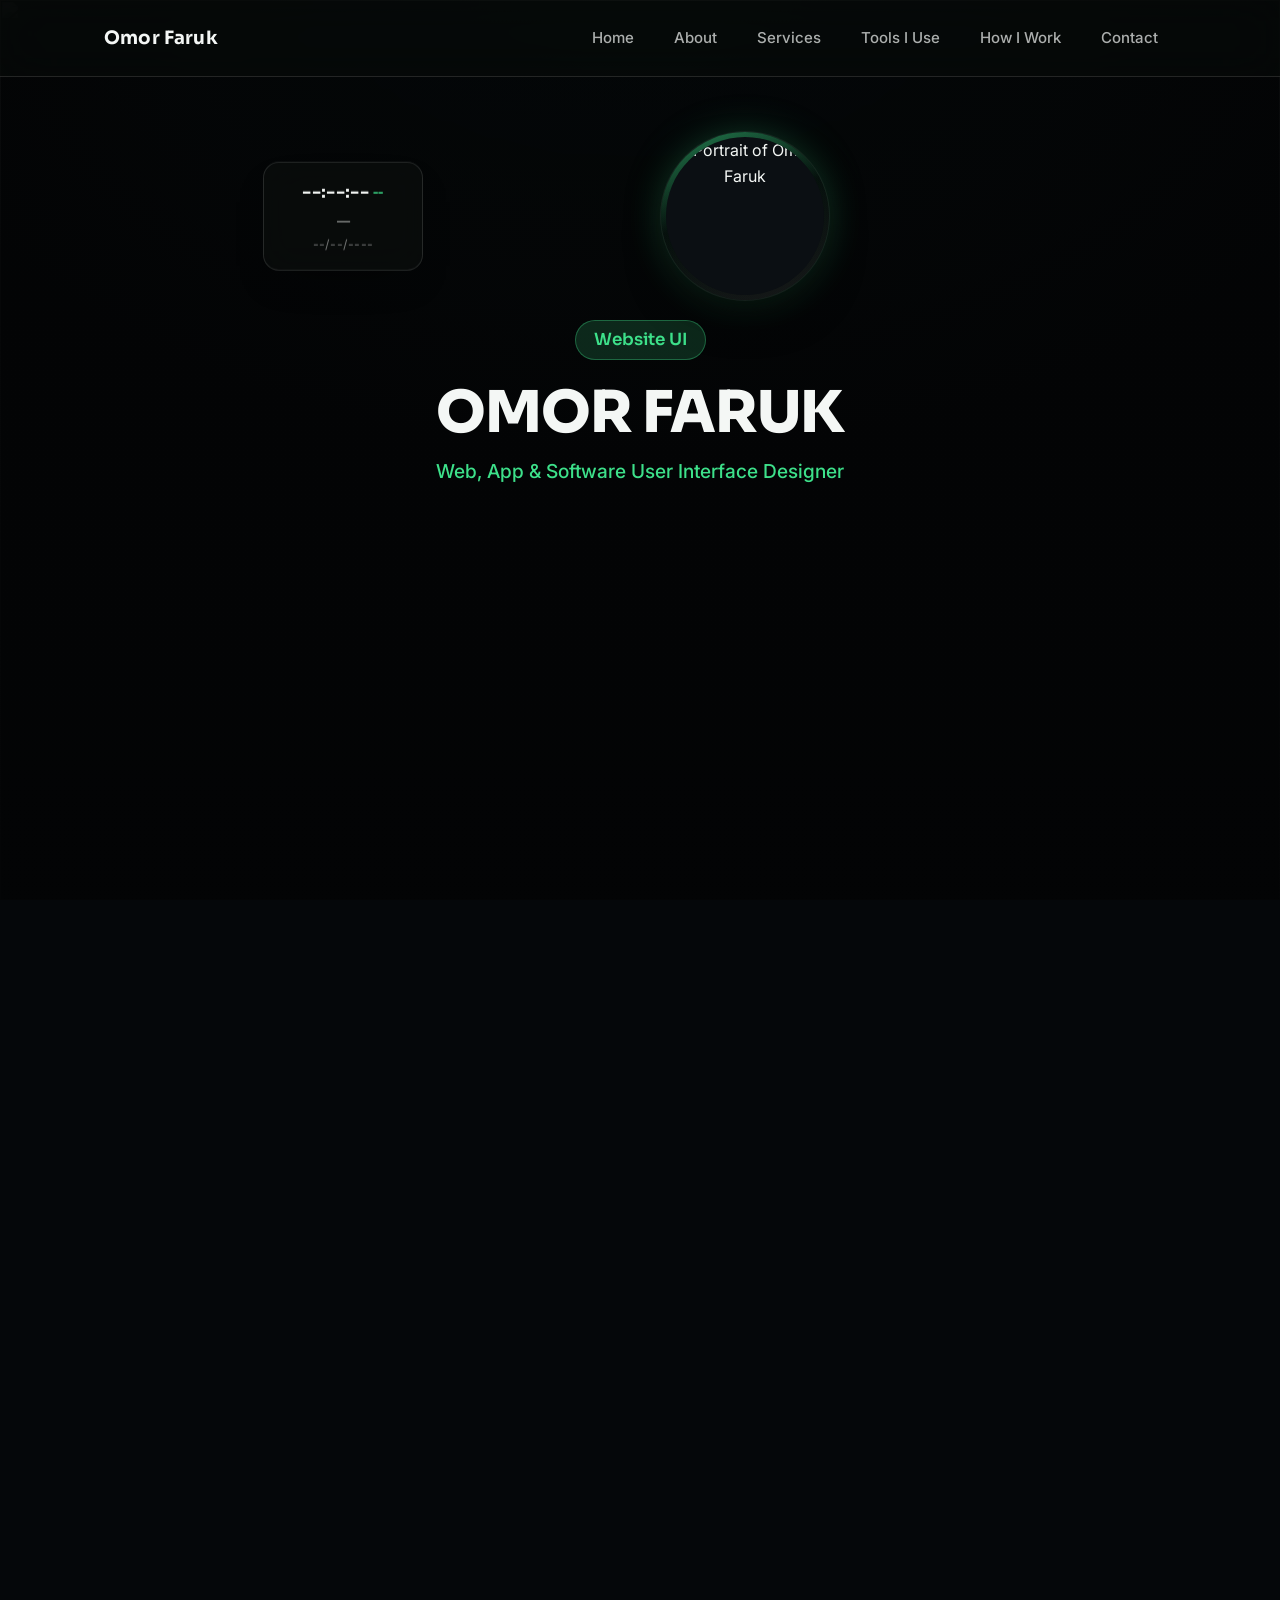
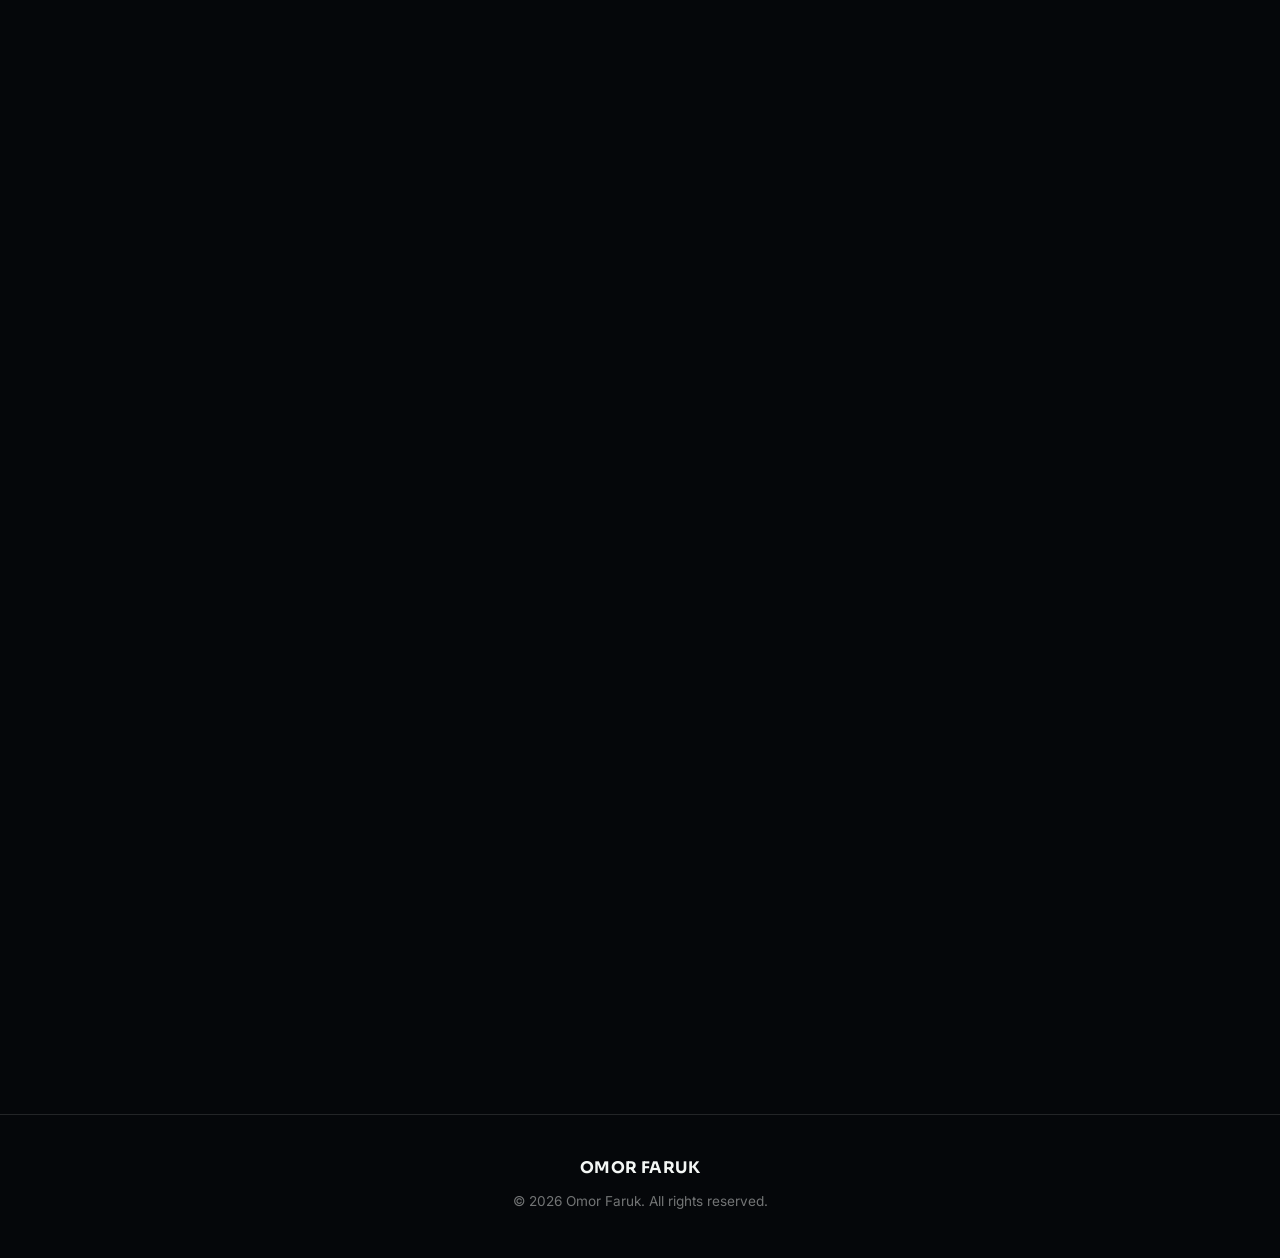
==== commit 65f0760e: "Add files via upload" ====
--- a/index.html
+++ b/index.html
@@ -3,264 +3,271 @@
 <head>
 <meta charset="UTF-8">
 <meta name="viewport" content="width=device-width, initial-scale=1.0">
-<title>Omor Bhai — Logo Designer</title>
-<meta name="description" content="Omor Faruk is a logo designer crafting memorable, professional brand marks for businesses.">
-<link rel="icon" type="image/png" href="assets/favicon.png">
-<link rel="apple-touch-icon" href="assets/favicon.png">
+<title>Omor Faruk — Web, App &amp; Software User Interface Designer</title>
+<meta name="description" content="Omor Faruk designs clean, user-friendly interfaces for websites, mobile apps and desktop software.">
 
 <link rel="preconnect" href="https://fonts.googleapis.com">
 <link rel="preconnect" href="https://fonts.gstatic.com" crossorigin>
-<link href="https://fonts.googleapis.com/css2?family=Space+Grotesk:wght@400;500;600;700&family=Inter:wght@400;500;600&display=swap" rel="stylesheet">
+<link href="https://fonts.googleapis.com/css2?family=Sora:wght@400;500;600;700;800&amp;family=Inter:wght@400;500;600;700&amp;family=Noto+Sans+Bengali:wght@400;500;600;700&amp;display=swap" rel="stylesheet">
 
 <link rel="stylesheet" href="style.css">
 </head>
 <body>
-<div class="bg-layer" aria-hidden="true"></div>
+
+<!-- Fixed background layer -->
+<div class="bg-layer" aria-hidden="true">
+  <img src="assets/background.jpg" alt="">
+  <div class="bg-overlay"></div>
+</div>
+
+<!-- Mouse-following glow -->
 <div class="cursor-glow" id="cursorGlow" aria-hidden="true"></div>
 
-<!-- ================= NAVIGATION ================= -->
-<header class="nav-wrap">
-  <nav class="glass nav" id="nav">
-    <a href="index.html#home" class="nav-mark">
-      <img src="assets/logo.png" alt="Omor Faruk logo" class="nav-logo">
-    </a>
-
-    <button class="nav-toggle" id="navToggle" aria-label="Toggle menu" aria-expanded="false">
+<a class="skip-link" href="#main">Skip to content</a>
+
+<!-- NAVBAR -->
+<header class="navbar" id="navbar">
+  <div class="navbar__inner">
+    <a href="#home" class="navbar__brand">Omor Faruk</a>
+
+    <nav class="navbar__nav" id="primaryNav" aria-label="Primary">
+      <ul class="navbar__list" id="navList">
+        <li><a href="#home" class="navbar__link" data-nav="home">Home</a></li>
+        <li><a href="#about" class="navbar__link" data-nav="about">About</a></li>
+        <li><a href="#services" class="navbar__link" data-nav="services">Services</a></li>
+        <li><a href="#tools" class="navbar__link" data-nav="tools">Tools I Use</a></li>
+        <li><a href="#work" class="navbar__link" data-nav="work">How I Work</a></li>
+        <li><a href="#contact" class="navbar__link" data-nav="contact">Contact</a></li>
+      </ul>
+      <span class="navbar__indicator" id="navIndicator" aria-hidden="true"></span>
+    </nav>
+
+    <button class="navbar__toggle" id="navToggle" aria-expanded="false" aria-controls="mobileNav" aria-label="Open menu">
       <span></span><span></span><span></span>
     </button>
-
-    <ul class="nav-links" id="navLinks">
-      <li><a href="index.html#home" class="nav-link active" data-nav>Home</a></li>
-      <li><a href="index.html#about" class="nav-link" data-nav>About Me</a></li>
-      <li><a href="index.html#services" class="nav-link" data-nav>What I Do</a></li>
-      <li><a href="portfolio.html" class="nav-link" data-nav>Portfolio</a></li>
-      <li><a href="index.html#process" class="nav-link" data-nav>How I Work</a></li>
-      <li><a href="index.html#contact" class="nav-link" data-nav>Contact</a></li>
+  </div>
+
+  <!-- Mobile nav -->
+  <nav class="mobile-nav" id="mobileNav" aria-label="Mobile">
+    <ul>
+      <li><a href="#home" class="mobile-nav__link" data-nav="home">Home</a></li>
+      <li><a href="#about" class="mobile-nav__link" data-nav="about">About</a></li>
+      <li><a href="#services" class="mobile-nav__link" data-nav="services">Services</a></li>
+      <li><a href="#tools" class="mobile-nav__link" data-nav="tools">Tools I Use</a></li>
+      <li><a href="#work" class="mobile-nav__link" data-nav="work">How I Work</a></li>
+      <li><a href="#contact" class="mobile-nav__link" data-nav="contact">Contact</a></li>
     </ul>
   </nav>
 </header>
 
-<main>
-
-  <!-- ================= HOME / HERO ================= -->
-  <section id="home" class="section hero">
-    <div class="hero-grid">
-
-      <div class="hero-visual reveal">
-        <div class="profile-frame">
-          <div class="profile-photo">
-            <img src="assets/logo.png" alt="Omor Faruk — Logo Designer" class="profile-img">
-          </div>
-        </div>
-
-        <div class="clock-card glass">
-          <div class="clock-time" id="clockTime">00:00:00 <span id="clockPeriod">AM</span></div>
-          <div class="clock-date" id="clockDate">Loading date…</div>
-        </div>
-      </div>
-
-      <div class="hero-content reveal">
-        <p class="hero-kicker">Logo Designer</p>
-        <h1 class="hero-name">OMOR BHAI</h1>
-        <p class="hero-desc">
-          I craft distinctive logos and powerful brand identities that turn ideas into memorable visuals, helping businesses stand out and connect with their audience.
+<main id="main">
+
+  <!-- HERO / HOME -->
+  <section class="hero" id="home">
+    <div class="hero__inner">
+
+      <div class="hero-photo-wrap">
+        <div class="hero-photo">
+          <img src="assets/profile-photo.jpg" alt="Portrait of Omor Faruk" width="1000" height="1078">
+        </div>
+
+        <div class="hero-clock" aria-label="Your local time">
+          <p class="hero-clock__time">
+            <span id="clockTime">--:--:--</span><span class="hero-clock__ampm" id="clockAmpm">--</span>
+          </p>
+          <p class="hero-clock__day" id="clockDay">—</p>
+          <p class="hero-clock__date" id="clockDate">--/--/----</p>
+        </div>
+      </div>
+
+      <div class="hero-rotator" aria-live="polite">
+        <span class="hero-rotator__word" id="rotatorWord">Website UI</span>
+      </div>
+
+      <h1 class="hero-name">OMOR FARUK</h1>
+      <p class="hero-title">Web, App &amp; Software User Interface Designer</p>
+
+      <div class="hero-about reveal" id="about">
+        <p class="bn">
+          স্বাগতম আমার ওয়েবসাইটে। আমি ওমর ফারুক, কাজ করি Web, App ও Software-এর User Interface Design নিয়ে। আমি এমন ইউজার ইন্টারফেস তৈরি করি, যা শুধু দেখতে সুন্দর নয় — বরং ইউজার-ফ্রেন্ডলি এবং সহজ কাঠামোর, যাতে যেকোনো ইউজার সহজেই বুঝতে পারেন কোন অপশনের কাজ কী। তাই আপনার যদি কোনো Web, App অথবা Software-এর ইউজার ইন্টারফেস প্রয়োজন হয়, নিশ্চিন্তে যোগাযোগ করতে পারেন।
         </p>
-
-        <div class="specialty-ticker" aria-live="polite">
-          <span id="specialtyWord">Logo Design</span>
-        </div>
-
-        <div class="hero-buttons">
-          <a href="portfolio.html" class="btn btn-glass">View My Work</a>
-          <a href="#contact" class="btn btn-glass btn-primary-hover">Hire Me</a>
-        </div>
-
-        <div class="hero-stats">
-          <div class="stat">
-            <span class="stat-number" id="statCompleted">0</span>
-            <span class="stat-label">Completed Projects</span>
-          </div>
-          <div class="stat-divider"></div>
-          <div class="stat">
-            <span class="stat-number" id="statCurrent">0</span>
-            <span class="stat-label">Current Projects</span>
-          </div>
-        </div>
-      </div>
-
-    </div>
-  </section>
-
-  <!-- ================= ABOUT ME ================= -->
-  <section id="about" class="section about">
-    <div class="section-inner">
-      <h2 class="section-title reveal">About Me</h2>
-
-      <div class="about-grid">
-        <div class="about-lead reveal">
-          <p>
-            I’m Omor, a professional logo designer with 7+ years of experience creating unique, memorable, and professional brand identities.
-            <br>
-            <br>
-            Over the years, I’ve completed 700+ logo design projects for businesses, startups, entrepreneurs, and personal brands. I focus on understanding what a brand stands for and turning that idea into a visual identity that is simple, meaningful, and memorable.
-            <br>
-            <br>
-            I started my freelance journey by working with clients through platforms like Fiverr and Upwork. Today, I primarily connect with new clients through LinkedIn and communicate with them professionally through Email.
-            <br>
-            <br>
-            My goal is simple — to create logos that not only look great, but also help businesses build a strong and recognizable brand.
-          </p>
-        </div>
-
-        <div class="about-points">
-          <div class="glass about-card reveal" style="transition-delay:0.05s">
-            <h3>Concept First</h3>
-            <p>Every great logo starts with a strong idea. I focus on understanding the brand, its audience, and its purpose before creating the design.</p>
-          </div>
-
-          <div class="glass about-card reveal" style="transition-delay:0.15s">
-            <h3>Brand-focused</h3>
-            <p>A logo is more than just a symbol. I design with the bigger brand identity in mind, creating visuals that work across digital and print platforms.</p>
-          </div>
-
-          <div class="glass about-card reveal" style="transition-delay:0.25s">
-            <h3>Built to last</h3>
-            <p>Trends come and go. I create clean, timeless logo designs that remain professional, memorable, and effective for years to come.</p>
-          </div>
-
-          <div class="glass about-card reveal" style="transition-delay:0.35s">
-            <h3>Detail Driven</h3>
-            <p>Great design is in the details. I carefully refine every shape, spacing, proportion, and visual element to create a logo that feels balanced and professional.</p>
-          </div>
-
-          <div class="glass about-card reveal" style="transition-delay:0.45s">
-            <h3>Always Connected</h3>
-            <p>I maintain clear and regular communication with my clients throughout every project to ensure smooth collaboration and a final design they’re truly happy with.</p>
-          </div>
-
-        </div>
-      </div>
-    </div>
-  </section>
-
-  <!-- ================= WHAT I DO ================= -->
-  <section id="services" class="section services">
-    <div class="section-inner">
-      <h2 class="section-title reveal">What I Do</h2>
-      <p class="section-sub reveal">Logo design, end to end — from a first concept to a finished brand mark.</p>
-
-      <div class="service-grid" id="serviceGrid">
-        <!-- populated by script.js -->
-      </div>
-    </div>
-  </section>
-
-  <!-- ================= PORTFOLIO TEASER ================= -->
-  <section id="portfolio" class="section portfolio-teaser">
-    <div class="section-inner teaser-inner">
-      <h2 class="section-title reveal">Portfolio</h2>
-      <p class="section-sub reveal">A closer look at the brand marks I've designed — browse the full collection.</p>
-      <a href="portfolio.html" class="btn btn-glass btn-primary-hover reveal">View Full Portfolio</a>
-    </div>
-  </section>
-
-  <!-- ================= HOW I WORK ================= -->
-  <section id="process" class="section process">
-    <div class="section-inner">
-      <h2 class="section-title reveal">How I Work</h2>
-      <p class="section-sub reveal">A seven-step process built for clarity, from brief to final files.</p>
-
-      <div class="process-list" id="processList">
-        <!-- populated by script.js -->
-      </div>
-    </div>
-  </section>
-
-  <!-- ================= TOOLS I USE ================= -->
-  <section id="tools" class="section tools">
-    <div class="section-inner">
-      <h2 class="section-title reveal">Tools I Use</h2>
+        <a class="btn btn--primary" href="mailto:codewithomor@gmail.com" aria-label="Hire Omor Faruk — send an email">
+          Hire Me
+        </a>
+      </div>
+
+    </div>
+  </section>
+
+  <!-- WHAT I DO -->
+  <section class="section" id="services">
+    <div class="section__inner">
+      <h2 class="section__title reveal">What I Do</h2>
+      <p class="section__lede reveal">User interface design and front-end development across every screen your product runs on.</p>
+
+      <div class="card-grid">
+        <article class="glass-card reveal">
+          <div class="glass-card__icon" aria-hidden="true">
+            <svg viewBox="0 0 24 24" fill="none" xmlns="http://www.w3.org/2000/svg"><rect x="2.5" y="4.5" width="19" height="13" rx="1.8" stroke="currentColor" stroke-width="1.6"/><path d="M9 21h6M12 17.5V21" stroke="currentColor" stroke-width="1.6" stroke-linecap="round"/></svg>
+          </div>
+          <h3>Web User Interface</h3>
+          <p>Create clean, responsive and user-friendly interfaces for modern websites and web applications.</p>
+        </article>
+
+        <article class="glass-card reveal">
+          <div class="glass-card__icon" aria-hidden="true">
+            <svg viewBox="0 0 24 24" fill="none" xmlns="http://www.w3.org/2000/svg"><rect x="6.5" y="2.5" width="11" height="19" rx="2.2" stroke="currentColor" stroke-width="1.6"/><path d="M11 18.3h2" stroke="currentColor" stroke-width="1.6" stroke-linecap="round"/></svg>
+          </div>
+          <h3>Mobile App User Interface</h3>
+          <p>Create intuitive and user-friendly interfaces for Android and iOS mobile applications.</p>
+        </article>
+
+        <article class="glass-card reveal">
+          <div class="glass-card__icon" aria-hidden="true">
+            <svg viewBox="0 0 24 24" fill="none" xmlns="http://www.w3.org/2000/svg"><rect x="2.5" y="3.5" width="19" height="13" rx="1.8" stroke="currentColor" stroke-width="1.6"/><path d="M2.5 13.8h19M8 20.5h8" stroke="currentColor" stroke-width="1.6" stroke-linecap="round"/></svg>
+          </div>
+          <h3>Software User Interface</h3>
+          <p>Create clean, practical and easy-to-use interfaces for Windows and Linux desktop software.</p>
+        </article>
+      </div>
+    </div>
+  </section>
+
+  <!-- TOOLS I USE -->
+  <section class="section" id="tools">
+    <div class="section__inner">
+      <h2 class="section__title reveal">Tools I Use</h2>
+      <p class="section__lede reveal">A focused, dependable toolkit for building interfaces that ship.</p>
 
       <div class="tools-grid">
-        <div class="glass tool-card reveal" style="transition-delay:0.05s">
-          <svg class="tool-icon" viewBox="0 0 32 32" xmlns="http://www.w3.org/2000/svg">
-            <defs>
-              <linearGradient id="aiGrad" x1="0" y1="0" x2="32" y2="32" gradientUnits="userSpaceOnUse">
-                <stop offset="0" stop-color="#FFC700"/>
-                <stop offset="1" stop-color="#FF9A00"/>
-              </linearGradient>
-            </defs>
-            <rect x="1" y="1" width="30" height="30" rx="6" fill="url(#aiGrad)"/>
-            <text x="16" y="21.5" text-anchor="middle" font-family="Arial, Helvetica, sans-serif" font-weight="700" font-size="13" fill="#1a1000">Ai</text>
-          </svg>
-          <h3>Adobe Illustrator</h3>
-          <p>Vector construction for final, scalable logo files.</p>
-        </div>
-        <div class="glass tool-card reveal" style="transition-delay:0.15s">
-          <svg class="tool-icon" viewBox="0 0 32 32" xmlns="http://www.w3.org/2000/svg">
-            <defs>
-              <linearGradient id="psGrad" x1="0" y1="0" x2="32" y2="32" gradientUnits="userSpaceOnUse">
-                <stop offset="0" stop-color="#69C5FF"/>
-                <stop offset="1" stop-color="#0072E5"/>
-              </linearGradient>
-            </defs>
-            <rect x="1" y="1" width="30" height="30" rx="6" fill="url(#psGrad)"/>
-            <text x="16" y="21.5" text-anchor="middle" font-family="Arial, Helvetica, sans-serif" font-weight="700" font-size="13" fill="#001a33">Ps</text>
-          </svg>
-          <h3>Adobe Photoshop</h3>
-          <p>Mockups, textures, and presentation renders.</p>
-        </div>
-        <div class="glass tool-card reveal" style="transition-delay:0.25s">
-          <svg class="tool-icon" viewBox="0 0 24 24" xmlns="http://www.w3.org/2000/svg">
-            <path d="M5 5.5A3.5 3.5 0 0 1 8.5 2H12v7H8.5A3.5 3.5 0 0 1 5 5.5z" fill="#F24E1E"/>
-            <path d="M12 2h3.5a3.5 3.5 0 1 1 0 7H12V2z" fill="#A259FF"/>
-            <path d="M12 12.5a3.5 3.5 0 1 1 7 0 3.5 3.5 0 1 1-7 0z" fill="#1ABCFE"/>
-            <path d="M5 19.5A3.5 3.5 0 0 1 8.5 16H12v3.5a3.5 3.5 0 1 1-7 0z" fill="#0ACF83"/>
-            <path d="M5 12.5A3.5 3.5 0 0 1 8.5 9H12v7H8.5A3.5 3.5 0 0 1 5 12.5z" fill="#FF7262"/>
-          </svg>
-          <h3>Figma</h3>
-          <p>Concept boards, client presentations, and handoff.</p>
-        </div>
-      </div>
-    </div>
-  </section>
-
-  <!-- ================= CONTACT ================= -->
-  <section id="contact" class="section contact">
-    <div class="section-inner contact-inner">
-      <h2 class="section-title reveal">Let's Build Your Mark</h2>
-      <p class="section-sub reveal">
-        Have a brand that needs a logo? Tell me about it — I read every message
-        and reply personally.
-      </p>
-
-      <div class="contact-actions reveal">
-        <a href="mailto:hello@omorfaruk.design" class="btn btn-glass btn-primary-hover">Contact Me</a>
-        <a href="https://www.linkedin.com/" target="_blank" rel="noopener" class="btn btn-glass btn-linkedin">
-          <svg viewBox="0 0 24 24" width="18" height="18" fill="currentColor"><path d="M4.98 3.5C4.98 4.88 3.87 6 2.5 6S0 4.88 0 3.5 1.11 1 2.48 1 4.98 2.12 4.98 3.5zM.24 8.24h4.48V23H.24V8.24zM8.29 8.24h4.3v2.01h.06c.6-1.13 2.06-2.32 4.24-2.32 4.53 0 5.37 2.98 5.37 6.86V23h-4.48v-6.34c0-1.51-.03-3.46-2.11-3.46-2.11 0-2.43 1.65-2.43 3.35V23H8.29V8.24z"/></svg>
-          <span>Connect on LinkedIn</span>
-        </a>
-      </div>
-
-      <p class="contact-email">konevaivai@gmail.com</p>
+        <div class="glass-card tools-card reveal">
+          <h3>Website</h3>
+          <ul class="tool-list">
+            <li><img src="assets/icons/html5.svg" alt="" width="28" height="28" loading="lazy"><span>HTML5</span></li>
+            <li><img src="assets/icons/css.svg" alt="" width="28" height="28" loading="lazy"><span>CSS3</span></li>
+            <li><img src="assets/icons/javascript.svg" alt="" width="28" height="28" loading="lazy"><span>JavaScript</span></li>
+            <li><img src="assets/icons/typescript.svg" alt="" width="28" height="28" loading="lazy"><span>TypeScript</span></li>
+            <li><img src="assets/icons/react.svg" alt="" width="28" height="28" loading="lazy"><span>React</span></li>
+            <li><img src="assets/icons/nextdotjs.svg" alt="" width="28" height="28" loading="lazy"><span>Next.js</span></li>
+            <li><img src="assets/icons/tailwindcss.svg" alt="" width="28" height="28" loading="lazy"><span>Tailwind CSS</span></li>
+          </ul>
+        </div>
+
+        <div class="glass-card tools-card reveal">
+          <h3>Mobile</h3>
+          <ul class="tool-list">
+            <li><img src="assets/icons/react.svg" alt="" width="28" height="28" loading="lazy"><span>React Native</span></li>
+            <li><img src="assets/icons/expo.svg" alt="" width="28" height="28" loading="lazy"><span>Expo</span></li>
+            <li><img src="assets/icons/typescript.svg" alt="" width="28" height="28" loading="lazy"><span>TypeScript</span></li>
+          </ul>
+        </div>
+
+        <div class="glass-card tools-card reveal">
+          <h3>Software</h3>
+          <ul class="tool-list">
+            <li><img src="assets/icons/electron.svg" alt="" width="28" height="28" loading="lazy"><span>Electron</span></li>
+            <li><img src="assets/icons/react.svg" alt="" width="28" height="28" loading="lazy"><span>React</span></li>
+            <li><img src="assets/icons/typescript.svg" alt="" width="28" height="28" loading="lazy"><span>TypeScript</span></li>
+          </ul>
+        </div>
+      </div>
+
+      <div class="tools-extra reveal">
+        <span>Everyday development tools:</span>
+        <span class="tools-extra__chip"><img src="assets/icons/git.svg" alt="" width="18" height="18" loading="lazy">Git</span>
+        <span class="tools-extra__chip"><img src="assets/icons/github.svg" alt="" width="18" height="18" loading="lazy">GitHub</span>
+      </div>
+    </div>
+  </section>
+
+  <!-- HOW I WORK -->
+  <section class="section" id="work">
+    <div class="section__inner">
+      <h2 class="section__title reveal">How I Work</h2>
+      <p class="section__lede reveal">A simple six-step process, from first conversation to final delivery.</p>
+
+      <div class="timeline">
+        <div class="timeline__item reveal">
+          <span class="timeline__num">01</span>
+          <div class="timeline__body">
+            <h3>Understand the Client</h3>
+            <p>First, understand the client's preferences, requirements, goals and expectations.</p>
+          </div>
+        </div>
+        <div class="timeline__item reveal">
+          <span class="timeline__num">02</span>
+          <div class="timeline__body">
+            <h3>Plan the Interface</h3>
+            <p>Think about how the interface can be made more beautiful, clear, simple and easy to use.</p>
+          </div>
+        </div>
+        <div class="timeline__item reveal">
+          <span class="timeline__num">03</span>
+          <div class="timeline__body">
+            <h3>Build the Interface</h3>
+            <p>Develop the user interface according to the project's requirements and planned structure.</p>
+          </div>
+        </div>
+        <div class="timeline__item reveal">
+          <span class="timeline__num">04</span>
+          <div class="timeline__body">
+            <h3>Make It Responsive</h3>
+            <p>Ensure the interface works properly across different screen sizes and supported devices.</p>
+          </div>
+        </div>
+        <div class="timeline__item reveal">
+          <span class="timeline__num">05</span>
+          <div class="timeline__body">
+            <h3>Test &amp; Refine</h3>
+            <p>Check the interface, identify UI problems and make the necessary improvements.</p>
+          </div>
+        </div>
+        <div class="timeline__item reveal">
+          <span class="timeline__num">06</span>
+          <div class="timeline__body">
+            <h3>Final Delivery</h3>
+            <p>Prepare the final front-end/UI project and deliver the completed work.</p>
+          </div>
+        </div>
+      </div>
+    </div>
+  </section>
+
+  <!-- QUOTE -->
+  <section class="section section--quote">
+    <div class="section__inner">
+      <blockquote class="quote-card reveal">
+        <p class="bn">আমার কাছে একটা কাজ, শুধু মাত্র একটা প্রজেক্ট নয়, এটা আমার একটা দায়িত্ব।</p>
+        <cite>— Omor Faruk</cite>
+      </blockquote>
+    </div>
+  </section>
+
+  <!-- FINAL CTA / CONTACT -->
+  <section class="section" id="contact">
+    <div class="section__inner">
+      <div class="cta reveal">
+        <h2 class="cta__title bn">চলুন, আপনার কাজের জন্য Web, App অথবা Software-এর সহজ ইউজার ইন্টারফেস তৈরি করি।</h2>
+
+        <div class="cta-buttons">
+          <a class="btn btn--glass" href="https://linkedin.com/in/omor-faruk16" target="_blank" rel="noopener noreferrer" aria-label="Visit Omor Faruk's LinkedIn profile (opens in a new tab)">
+            <svg viewBox="0 0 24 24" fill="currentColor" aria-hidden="true"><path d="M4.98 3.5C4.98 4.88 3.87 6 2.5 6S0 4.88 0 3.5 1.12 1 2.5 1s2.48 1.12 2.48 2.5zM.5 8h4V23h-4V8zm7.5 0h3.83v2.05h.05c.53-1 1.84-2.05 3.79-2.05C19.9 8 21 10.15 21 13.6V23h-4v-8.4c0-2-.04-4.57-2.79-4.57-2.8 0-3.23 2.18-3.23 4.43V23h-4V8z"/></svg>
+            <span>LinkedIn</span>
+          </a>
+          <a class="btn btn--glass" href="mailto:codewithomor@gmail.com" aria-label="Email Omor Faruk at codewithomor@gmail.com">
+            <svg viewBox="0 0 24 24" fill="none" stroke="currentColor" stroke-width="1.7" aria-hidden="true"><rect x="2.5" y="5" width="19" height="14" rx="2"/><path d="M3.5 6.5 12 13l8.5-6.5" stroke-linecap="round" stroke-linejoin="round"/></svg>
+            <span>Email</span>
+          </a>
+        </div>
+      </div>
     </div>
   </section>
 
 </main>
 
-<!-- ================= FOOTER ================= -->
 <footer class="footer">
-  <div class="footer-inner">
-    <div class="footer-brand">
-      <span class="footer-name">OMOR FARUK</span>
-      <span class="footer-role">Logo Designer</span>
-    </div>
-    <div class="footer-links">
-      <a href="https://www.linkedin.com/in/omor-bhai/" target="_blank" rel="noopener noreferrer">LinkedIn</a>
-      <a href="index.html#contact">Contact</a>
-    </div>
-    <p class="footer-copy">© <span id="year"></span> Omor Faruk. All rights reserved.</p>
-  </div>
+  <p class="footer__name">OMOR FARUK</p>
+  <p class="footer__copy">&copy; <span id="year">2026</span> Omor Faruk. All rights reserved.</p>
 </footer>
 
 <script src="script.js"></script>
--- a/style.css
+++ b/style.css
@@ -1,825 +1,857 @@
-/* =========================================================
-   OMOR FARUK — LOGO DESIGNER PORTFOLIO
+/* ==========================================================================
+   OMOR FARUK — PORTFOLIO
    Design tokens
-   ========================================================= */
+   ========================================================================== */
+
 :root {
   /* colors */
-  --bg-base: #05070a;
-  --text: #eef2f4;
-  --text-secondary: #93a0ad;
-  --text-tertiary: #62707c;
-
-  --accent: #34d399;
-  --accent-soft: rgba(52, 211, 153, 0.16);
-  --accent-glow: rgba(52, 211, 153, 0.28);
-
-  --glass-bg: rgba(255, 255, 255, 0.045);
-  --glass-bg-strong: rgba(255, 255, 255, 0.07);
-  --glass-border: rgba(255, 255, 255, 0.09);
-  --glass-border-hover: rgba(52, 211, 153, 0.55);
+  --black: #05070a;
+  --charcoal: #0b0f13;
+  --charcoal-soft: #10161c;
+
+  --glass-bg: rgba(14, 19, 17, 0.52);
+  --glass-bg-strong: rgba(10, 14, 12, 0.74);
+  --glass-border: rgba(255, 255, 255, 0.12);
+  --glass-border-hover: rgba(61, 224, 138, 0.65);
+
+  --green: #3de08a;
+  --green-strong: #27c073;
+  --green-soft: rgba(61, 224, 138, 0.16);
+  --green-glow: rgba(61, 224, 138, 0.38);
+
+  --white: #f4f7f5;
+  --white-muted: rgba(244, 247, 245, 0.70);
+  --white-dim: rgba(244, 247, 245, 0.46);
 
   /* type */
-  --font-display: 'Space Grotesk', 'Segoe UI', sans-serif;
-  --font-body: 'Inter', 'Segoe UI', sans-serif;
+  --font-heading: 'Sora', 'Noto Sans Bengali', sans-serif;
+  --font-body: 'Inter', 'Noto Sans Bengali', sans-serif;
 
   /* layout */
+  --nav-height: 76px;
+  --container: 1120px;
+  --radius-lg: 22px;
+  --radius-md: 16px;
   --radius-sm: 10px;
-  --radius-md: 16px;
-  --radius-lg: 24px;
-  --container: 1180px;
-  --nav-h: 76px;
-
-  /* motion */
+
   --ease: cubic-bezier(0.22, 1, 0.36, 1);
 }
 
-/* =========================================================
-   RESET
-   ========================================================= */
-* { box-sizing: border-box; }
+/* ==========================================================================
+   Reset & base
+   ========================================================================== */
+
+*, *::before, *::after { box-sizing: border-box; }
+
 html {
   scroll-behavior: smooth;
-  scroll-padding-top: calc(var(--nav-h) + 16px);
-}
-body, h1, h2, h3, p, ul, li, figure { margin: 0; padding: 0; }
-ul { list-style: none; }
+  scroll-padding-top: calc(var(--nav-height) + 16px);
+}
+
+@media (prefers-reduced-motion: reduce) {
+  html { scroll-behavior: auto; }
+}
+
+body {
+  margin: 0;
+  min-height: 100vh;
+  background: var(--black);
+  color: var(--white);
+  font-family: var(--font-body);
+  font-size: 16px;
+  line-height: 1.65;
+  -webkit-font-smoothing: antialiased;
+  overflow-x: hidden;
+}
+
+img { max-width: 100%; display: block; }
+
 a { color: inherit; text-decoration: none; }
-img { max-width: 100%; display: block; }
-button { font: inherit; color: inherit; background: none; border: none; cursor: pointer; }
-
-@media (prefers-reduced-motion: reduce) {
-  *, *::before, *::after {
-    animation-duration: 0.001ms !important;
-    animation-iteration-count: 1 !important;
-    transition-duration: 0.001ms !important;
-    scroll-behavior: auto !important;
-  }
-}
-
-body {
-  font-family: var(--font-body);
-  color: var(--text);
-  background-color: var(--bg-base);
-  min-height: 100vh;
-  display: flex;
-  flex-direction: column;
-  line-height: 1.6;
-  -webkit-font-smoothing: antialiased;
-  cursor: default;
-  overflow-x: hidden;
-}
-
-main { flex: 1 0 auto; }
-
-/* background image — sharp, no blur, scales to fit the screen */
+
+ul { list-style: none; margin: 0; padding: 0; }
+
+h1, h2, h3 {
+  font-family: var(--font-heading);
+  color: var(--white);
+  margin: 0;
+  line-height: 1.15;
+}
+
+p { margin: 0; }
+
+button {
+  font-family: inherit;
+  background: none;
+  border: none;
+  color: inherit;
+  cursor: pointer;
+}
+
+.bn {
+  font-family: 'Noto Sans Bengali', var(--font-body);
+}
+
+/* Skip link */
+.skip-link {
+  position: absolute;
+  left: -999px;
+  top: auto;
+  background: var(--green);
+  color: #05130c;
+  padding: 12px 18px;
+  border-radius: var(--radius-sm);
+  z-index: 1000;
+  font-weight: 600;
+}
+.skip-link:focus {
+  left: 16px;
+  top: 16px;
+}
+
+/* Visible focus states */
+a:focus-visible,
+button:focus-visible {
+  outline: 2px solid var(--green);
+  outline-offset: 3px;
+  border-radius: 6px;
+}
+
+/* ==========================================================================
+   Background layer
+   ========================================================================== */
+
 .bg-layer {
   position: fixed;
   inset: 0;
   z-index: -2;
-  background-image: url('assets/bg.jpg');
-  background-size: cover;
-  background-position: center;
-  background-repeat: no-repeat;
-}
-
-/* darken/readability overlay on top of the user background */
-body::before {
-  content: "";
-  position: fixed;
+  overflow: hidden;
+}
+.bg-layer img {
+  width: 100%;
+  height: 100%;
+  object-fit: cover;
+  object-position: center;
+}
+.bg-overlay {
+  position: absolute;
   inset: 0;
-  z-index: -1;
   background:
-    radial-gradient(ellipse 900px 500px at 18% -6%, rgba(52,211,153,0.05), transparent 60%),
-    linear-gradient(180deg, rgba(2,4,6,0.55) 0%, rgba(2,4,6,0.72) 45%, rgba(2,4,6,0.88) 100%);
-  pointer-events: none;
-}
-
-/* mouse-following glow */
+    radial-gradient(60% 50% at 50% 0%, rgba(5, 12, 9, 0.35) 0%, rgba(4, 6, 7, 0.78) 60%, rgba(3, 4, 5, 0.92) 100%),
+    linear-gradient(180deg, rgba(3, 5, 6, 0.72) 0%, rgba(4, 6, 7, 0.82) 45%, rgba(3, 4, 5, 0.92) 100%);
+}
+
+/* ==========================================================================
+   Mouse-following green light
+   ========================================================================== */
+
 .cursor-glow {
   position: fixed;
   top: 0;
   left: 0;
-  width: 320px;
-  height: 320px;
+  width: 480px;
+  height: 480px;
+  margin-left: -240px;
+  margin-top: -240px;
   border-radius: 50%;
+  background: radial-gradient(circle, var(--green-glow) 0%, rgba(61, 224, 138, 0.10) 45%, rgba(61, 224, 138, 0) 72%);
   pointer-events: none;
   z-index: 0;
-  mix-blend-mode: screen;
-  background: radial-gradient(circle, var(--accent-glow) 0%, rgba(52,211,153,0.06) 45%, transparent 70%);
-  transform: translate(-50%, -50%);
   opacity: 0;
   transition: opacity 0.4s ease;
   will-change: transform;
 }
-.cursor-glow.active { opacity: 1; }
-@media (hover: none), (pointer: coarse) {
+.cursor-glow.is-active { opacity: 1; }
+
+@media (prefers-reduced-motion: reduce) {
   .cursor-glow { display: none; }
 }
 
-:focus-visible {
-  outline: 2px solid var(--accent);
-  outline-offset: 3px;
-  border-radius: 4px;
-}
-
-/* =========================================================
-   GLASS PRIMITIVE
-   ========================================================= */
-.glass {
+/* ==========================================================================
+   Shared: glass surface + section rhythm
+   ========================================================================== */
+
+.glass-card,
+.tools-extra__chip,
+.hero-clock,
+.quote-card,
+.cta,
+.timeline__item {
   background: var(--glass-bg);
   border: 1px solid var(--glass-border);
-  backdrop-filter: blur(18px) saturate(140%);
-  -webkit-backdrop-filter: blur(18px) saturate(140%);
-  border-radius: var(--radius-md);
-  transition: border-color 0.35s var(--ease), box-shadow 0.35s var(--ease), transform 0.35s var(--ease);
-}
-
-/* =========================================================
-   LAYOUT HELPERS
-   ========================================================= */
-.section {
-  position: relative;
-  z-index: 1;
-  padding: 108px 24px;
-}
-.section-inner {
-  max-width: var(--container);
-  margin: 0 auto;
-}
-.section-title {
-  font-family: var(--font-display);
-  font-weight: 600;
-  font-size: clamp(2rem, 3.4vw, 2.75rem);
+  backdrop-filter: blur(18px);
+  -webkit-backdrop-filter: blur(18px);
+  box-shadow: 0 18px 40px -22px rgba(0, 0, 0, 0.65);
+}
+
+.section { position: relative; padding: 120px 24px; z-index: 1; }
+.section__inner { max-width: var(--container); margin: 0 auto; }
+.section--quote { padding-top: 40px; padding-bottom: 40px; }
+
+.section__title {
+  font-size: clamp(1.8rem, 3.4vw, 2.5rem);
+  font-weight: 700;
+  text-align: center;
   letter-spacing: -0.01em;
-  margin-bottom: 14px;
+}
+.section__lede {
   text-align: center;
-}
-.section-sub {
-  color: var(--text-secondary);
-  max-width: 46ch;
+  color: var(--white-muted);
+  max-width: 560px;
+  margin: 14px auto 0;
   font-size: 1.02rem;
-  margin: 0 auto 52px;
-  text-align: center;
-}
-
-/* scroll reveal */
+}
+
+/* ==========================================================================
+   Reveal-on-scroll (repeats every time)
+   ========================================================================== */
+
 .reveal {
   opacity: 0;
-  transform: translateY(22px);
-  transition: opacity 0.8s var(--ease), transform 0.8s var(--ease);
-}
-.reveal.in-view {
+  transform: translateY(28px);
+  filter: blur(4px);
+  transition: opacity 0.7s var(--ease), transform 0.7s var(--ease), filter 0.7s var(--ease);
+}
+.reveal.is-visible {
   opacity: 1;
   transform: translateY(0);
-}
-
-/* =========================================================
-   BUTTONS
-   ========================================================= */
+  filter: blur(0);
+}
+
+@media (prefers-reduced-motion: reduce) {
+  .reveal {
+    transition: opacity 0.3s ease;
+    transform: none;
+    filter: none;
+    opacity: 1;
+  }
+}
+
+/* ==========================================================================
+   Buttons
+   ========================================================================== */
+
 .btn {
   display: inline-flex;
   align-items: center;
-  gap: 8px;
-  padding: 13px 26px;
+  justify-content: center;
+  gap: 10px;
+  padding: 14px 30px;
   border-radius: 999px;
-  font-size: 0.95rem;
-  font-weight: 500;
-  color: var(--text);
+  font-weight: 600;
+  font-size: 0.98rem;
+  border: 1px solid var(--glass-border);
+  transition: border-color 0.35s var(--ease), box-shadow 0.35s var(--ease), transform 0.35s var(--ease), background 0.35s var(--ease);
   white-space: nowrap;
 }
-.btn-glass {
+
+.btn--primary {
+  background: linear-gradient(180deg, rgba(61, 224, 138, 0.22), rgba(61, 224, 138, 0.10));
+  border-color: rgba(61, 224, 138, 0.45);
+  color: var(--white);
+}
+.btn--primary:hover {
+  border-color: var(--green);
+  box-shadow: 0 0 0 1px rgba(61, 224, 138, 0.25), 0 12px 32px -10px var(--green-glow);
+  transform: translateY(-2px);
+}
+
+.btn--glass {
   background: var(--glass-bg-strong);
-  border: 1px solid var(--glass-border);
-  backdrop-filter: blur(16px);
-  -webkit-backdrop-filter: blur(16px);
-  transition: border-color 0.3s var(--ease), box-shadow 0.3s var(--ease), transform 0.3s var(--ease);
-}
-.btn-glass:hover {
+  color: var(--white);
+}
+.btn--glass svg { width: 20px; height: 20px; }
+.btn--glass:hover {
   border-color: var(--glass-border-hover);
-  box-shadow: 0 0 0 1px var(--accent-glow), 0 8px 30px -8px var(--accent-glow);
+  box-shadow: 0 0 0 1px rgba(61, 224, 138, 0.22), 0 14px 34px -12px var(--green-glow);
   transform: translateY(-2px);
 }
-.btn-linkedin svg { flex-shrink: 0; }
-
-/* =========================================================
-   NAVIGATION
-   ========================================================= */
-.nav-wrap {
+
+@media (prefers-reduced-motion: reduce) {
+  .btn:hover { transform: none; }
+}
+
+/* ==========================================================================
+   Navbar
+   ========================================================================== */
+
+.navbar {
   position: fixed;
-  top: 18px;
+  top: 0;
   left: 0;
   right: 0;
   z-index: 100;
-  display: flex;
+  background: rgba(8, 11, 10, 0.55);
+  border-bottom: 1px solid var(--glass-border);
+  backdrop-filter: blur(20px);
+  -webkit-backdrop-filter: blur(20px);
+}
+
+.navbar__inner {
+  max-width: var(--container);
+  margin: 0 auto;
+  height: var(--nav-height);
+  display: flex;
+  align-items: center;
+  justify-content: space-between;
+  padding: 0 24px;
+}
+
+.navbar__brand {
+  font-family: var(--font-heading);
+  font-weight: 700;
+  font-size: 1.15rem;
+  letter-spacing: 0.01em;
+}
+
+.navbar__nav {
+  position: relative;
+  display: none;
+}
+
+.navbar__list {
+  display: flex;
+  align-items: center;
+  gap: 4px;
+  position: relative;
+}
+
+.navbar__link {
+  position: relative;
+  display: inline-block;
+  padding: 9px 18px;
+  font-size: 0.94rem;
+  font-weight: 500;
+  color: var(--white-muted);
+  border-radius: 999px;
+  z-index: 2;
+  transition: color 0.3s ease;
+}
+.navbar__link:hover { color: var(--white); }
+.navbar__link.is-active { color: var(--white); }
+
+.navbar__indicator {
+  position: absolute;
+  top: 0;
+  left: 0;
+  height: 100%;
+  border-radius: 999px;
+  background: var(--green-soft);
+  border: 1px solid rgba(61, 224, 138, 0.55);
+  box-shadow: 0 0 18px -2px var(--green-glow);
+  transition: transform 0.45s var(--ease), width 0.45s var(--ease), opacity 0.3s ease;
+  z-index: 1;
+  opacity: 0;
+  width: 0;
+}
+.navbar__indicator.is-ready { opacity: 1; }
+
+.navbar__toggle {
+  display: inline-flex;
+  flex-direction: column;
   justify-content: center;
-  padding: 0 20px;
-}
-.nav {
+  align-items: center;
+  gap: 5px;
+  width: 42px;
+  height: 42px;
+  border-radius: var(--radius-sm);
+  border: 1px solid var(--glass-border);
+  background: var(--glass-bg);
+}
+.navbar__toggle span {
+  width: 18px;
+  height: 2px;
+  background: var(--white);
+  border-radius: 2px;
+  transition: transform 0.3s var(--ease), opacity 0.3s var(--ease);
+}
+.navbar__toggle[aria-expanded="true"] span:nth-child(1) { transform: translateY(7px) rotate(45deg); }
+.navbar__toggle[aria-expanded="true"] span:nth-child(2) { opacity: 0; }
+.navbar__toggle[aria-expanded="true"] span:nth-child(3) { transform: translateY(-7px) rotate(-45deg); }
+
+.mobile-nav {
+  max-height: 0;
+  overflow: hidden;
+  background: rgba(8, 11, 10, 0.85);
+  border-top: 1px solid transparent;
+  transition: max-height 0.4s var(--ease), border-color 0.4s ease;
+}
+.mobile-nav.is-open {
+  max-height: 420px;
+  border-top: 1px solid var(--glass-border);
+}
+.mobile-nav ul {
+  padding: 10px 20px 20px;
+  display: flex;
+  flex-direction: column;
+  gap: 4px;
+}
+.mobile-nav__link {
+  display: block;
+  padding: 13px 16px;
+  border-radius: var(--radius-sm);
+  font-weight: 500;
+  color: var(--white-muted);
+  border-left: 2px solid transparent;
+  transition: background 0.25s ease, color 0.25s ease, border-color 0.25s ease;
+}
+.mobile-nav__link:hover { background: rgba(255,255,255,0.04); color: var(--white); }
+.mobile-nav__link.is-active {
+  color: var(--white);
+  background: var(--green-soft);
+  border-left-color: var(--green);
+}
+
+/* ==========================================================================
+   Hero
+   ========================================================================== */
+
+.hero {
+  position: relative;
+  z-index: 1;
+  padding: calc(var(--nav-height) + 56px) 24px 100px;
+  display: flex;
+  justify-content: center;
+}
+
+.hero__inner {
+  max-width: 640px;
   width: 100%;
-  max-width: 760px;
-  display: flex;
-  align-items: center;
-  justify-content: space-between;
-  padding: 12px 20px;
-  border-radius: 999px;
-}
-.nav-mark {
-  font-family: var(--font-display);
+  display: flex;
+  flex-direction: column;
+  align-items: center;
+  text-align: center;
+}
+
+.hero-photo-wrap {
+  position: relative;
+  display: flex;
+  flex-direction: column;
+  align-items: center;
+  justify-content: center;
+  gap: 20px;
+}
+
+.hero-photo {
+  width: 168px;
+  height: 168px;
+  border-radius: 50%;
+  padding: 5px;
+  background: linear-gradient(160deg, rgba(61, 224, 138, 0.55), rgba(61, 224, 138, 0.05) 45%, rgba(255,255,255,0.08));
+  box-shadow: 0 0 0 1px rgba(255,255,255,0.06), 0 20px 50px -18px rgba(0,0,0,0.75), 0 0 46px -10px var(--green-glow);
+}
+.hero-photo img {
+  width: 100%;
+  height: 100%;
+  border-radius: 50%;
+  object-fit: cover;
+  background: var(--charcoal);
+}
+
+.hero-clock {
+  border-radius: var(--radius-md);
+  padding: 14px 20px;
+  text-align: center;
+  min-width: 160px;
+}
+.hero-clock__time {
+  font-family: var(--font-heading);
+  font-weight: 600;
+  font-size: 1.15rem;
+  letter-spacing: 0.02em;
+  white-space: nowrap;
+}
+.hero-clock__ampm {
+  font-size: 0.65rem;
+  color: var(--green);
+  margin-left: 4px;
+  font-weight: 700;
+  vertical-align: 2px;
+}
+.hero-clock__day {
+  margin-top: 4px;
+  font-size: 0.82rem;
+  color: var(--white-muted);
+}
+.hero-clock__date {
+  margin-top: 2px;
+  font-size: 0.78rem;
+  color: var(--white-dim);
+  letter-spacing: 0.02em;
+}
+
+.hero-rotator {
+  margin-top: 26px;
+  height: 28px;
+  display: flex;
+  align-items: center;
+  justify-content: center;
+}
+.hero-rotator__word {
+  display: inline-block;
+  font-family: var(--font-heading);
   font-weight: 600;
   font-size: 1.05rem;
-  letter-spacing: 0.02em;
-  flex-shrink: 0;
-  display: flex;
-  align-items: center;
-}
-.nav-logo {
-  height: 34px;
-  width: 34px;
-  border-radius: 50%;
-  object-fit: cover;
-}
-.nav-links {
-  display: flex;
-  align-items: center;
-  gap: 6px;
-}
-.nav-link {
+  color: var(--green);
+  padding: 5px 18px;
+  border: 1px solid rgba(61, 224, 138, 0.35);
+  border-radius: 999px;
+  background: var(--green-soft);
+  transition: opacity 0.22s ease, transform 0.22s ease;
+}
+.hero-rotator__word.is-leaving {
+  opacity: 0;
+  transform: translateY(-6px);
+}
+
+@media (prefers-reduced-motion: reduce) {
+  .hero-rotator__word { transition: opacity 0.15s ease; transform: none !important; }
+}
+
+.hero-name {
+  margin-top: 26px;
+  font-size: clamp(2.4rem, 7vw, 3.6rem);
+  font-weight: 800;
+  letter-spacing: -0.02em;
+}
+
+.hero-title {
+  margin-top: 10px;
+  font-size: clamp(1rem, 2.4vw, 1.2rem);
+  color: var(--green);
+  font-weight: 500;
+}
+
+.hero-about {
+  margin-top: 34px;
+  display: flex;
+  flex-direction: column;
+  align-items: center;
+  gap: 26px;
+}
+.hero-about p {
+  color: var(--white-muted);
+  font-size: 1.03rem;
+  line-height: 1.9;
+  max-width: 560px;
+}
+
+/* ==========================================================================
+   Glass cards (What I Do)
+   ========================================================================== */
+
+.card-grid {
+  margin-top: 56px;
+  display: grid;
+  grid-template-columns: repeat(3, 1fr);
+  gap: 22px;
+}
+
+.glass-card {
+  padding: 32px 26px;
+  border-radius: var(--radius-lg);
   position: relative;
-  font-size: 0.88rem;
-  color: var(--text-secondary);
-  padding: 8px 14px;
-  border-radius: 999px;
-  transition: color 0.25s var(--ease);
-}
-.nav-link:hover { color: var(--text); }
-.nav-link.active { color: var(--text); }
-.nav-link.active::after {
+  overflow: hidden;
+  transition: border-color 0.4s var(--ease), box-shadow 0.4s var(--ease), transform 0.4s var(--ease);
+}
+.glass-card::before {
   content: "";
   position: absolute;
-  left: 50%;
-  bottom: 2px;
-  width: 4px;
-  height: 4px;
-  border-radius: 50%;
-  background: var(--accent);
-  transform: translateX(-50%);
-  box-shadow: 0 0 8px 1px var(--accent-glow);
-}
-.nav-toggle {
-  display: none;
-  flex-direction: column;
-  gap: 4px;
-  padding: 8px;
-}
-.nav-toggle span {
-  width: 20px;
-  height: 1.5px;
-  background: var(--text);
-  transition: transform 0.3s var(--ease), opacity 0.3s var(--ease);
-}
-.nav-toggle.open span:nth-child(1) { transform: translateY(5.5px) rotate(45deg); }
-.nav-toggle.open span:nth-child(2) { opacity: 0; }
-.nav-toggle.open span:nth-child(3) { transform: translateY(-5.5px) rotate(-45deg); }
-
-/* =========================================================
-   HERO
-   ========================================================= */
-.hero {
-  min-height: 100svh;
-  display: flex;
-  align-items: center;
-  padding-top: calc(var(--nav-h) + 40px);
-}
-.hero-grid {
-  max-width: var(--container);
-  margin: 0 auto;
-  display: grid;
-  grid-template-columns: 0.85fr 1.15fr;
-  gap: 60px;
-  align-items: center;
-}
-.hero-visual {
-  display: flex;
-  flex-direction: column;
-  align-items: center;
-  gap: 22px;
-}
-.profile-frame {
-  width: 240px;
-  height: 240px;
-  border-radius: 32%;
-  padding: 4px;
-  background: linear-gradient(160deg, var(--glass-border-hover), transparent 60%);
-  box-shadow: 0 0 60px -10px var(--accent-glow);
-}
-.profile-photo {
-  width: 100%;
-  height: 100%;
-  border-radius: 30%;
-  background:
-    radial-gradient(circle at 30% 20%, rgba(52,211,153,0.22), transparent 55%),
-    linear-gradient(160deg, #10151b, #05070a);
-  border: 1px solid var(--glass-border);
+  top: -60%;
+  left: -40%;
+  width: 70%;
+  height: 140%;
+  background: radial-gradient(circle, var(--green-glow) 0%, rgba(61,224,138,0) 70%);
+  opacity: 0;
+  transition: opacity 0.5s ease;
+  pointer-events: none;
+}
+.glass-card:hover {
+  border-color: var(--glass-border-hover);
+  box-shadow: 0 0 0 1px rgba(61, 224, 138, 0.18), 0 22px 46px -20px var(--green-glow);
+  transform: translateY(-4px);
+}
+.glass-card:hover::before { opacity: 1; }
+
+.glass-card__icon {
+  width: 46px;
+  height: 46px;
   display: flex;
   align-items: center;
   justify-content: center;
-  overflow: hidden;
-}
-.profile-img {
-  width: 82%;
-  height: 82%;
-  object-fit: contain;
-}
-.clock-card {
-  padding: 14px 24px;
-  text-align: center;
-  min-width: 200px;
-}
-.clock-time {
-  font-family: var(--font-display);
-  font-size: 1.3rem;
-  letter-spacing: 0.03em;
-  font-variant-numeric: tabular-nums;
-}
-.clock-time span { color: var(--accent); font-size: 0.85rem; margin-left: 3px; }
-.clock-date {
-  font-size: 0.78rem;
-  color: var(--text-secondary);
-  margin-top: 3px;
-}
-
-.hero-kicker {
-  font-size: 1rem;
-  color: var(--accent);
+  border-radius: var(--radius-sm);
+  background: var(--green-soft);
+  color: var(--green);
+  margin-bottom: 18px;
+}
+.glass-card__icon svg { width: 24px; height: 24px; }
+
+.glass-card h3 {
+  font-size: 1.15rem;
+  font-weight: 700;
   margin-bottom: 10px;
-  font-weight: 500;
-}
-.hero-name {
-  font-family: var(--font-display);
-  font-size: clamp(2.6rem, 6vw, 4.4rem);
-  line-height: 1.02;
-  font-weight: 700;
-  letter-spacing: -0.01em;
-  margin-bottom: 20px;
-}
-.hero-desc {
-  color: var(--text-secondary);
-  font-size: 1.08rem;
-  max-width: 48ch;
-  margin-bottom: 26px;
-}
-
-.specialty-ticker {
-  height: 30px;
-  overflow: hidden;
-  margin-bottom: 34px;
-}
-.specialty-ticker span {
-  display: inline-block;
-  font-family: var(--font-display);
-  font-size: 1.15rem;
-  color: var(--text);
-  padding-bottom: 3px;
-  position: relative;
-}
-.specialty-ticker span::after {
-  content: "";
-  display: inline-block;
-  width: 2px;
-  height: 1.05em;
-  background: var(--accent);
-  margin-left: 4px;
-  vertical-align: -0.15em;
-  animation: blink 0.9s steps(1) infinite;
-}
-@keyframes blink {
-  0%, 45% { opacity: 1; }
-  50%, 100% { opacity: 0; }
-}
-
-.hero-buttons {
-  display: flex;
-  gap: 14px;
-  margin-bottom: 42px;
-  flex-wrap: wrap;
-}
-
-.hero-stats {
-  display: flex;
-  align-items: center;
-  gap: 28px;
-}
-.stat { display: flex; flex-direction: column; }
-.stat-number {
-  font-family: var(--font-display);
-  font-size: 1.8rem;
-  font-weight: 600;
-  color: var(--text);
-}
-.stat-label {
-  font-size: 0.8rem;
-  color: var(--text-tertiary);
-}
-.stat-divider {
-  width: 1px;
-  height: 34px;
-  background: var(--glass-border);
-}
-
-/* =========================================================
-   ABOUT
-   ========================================================= */
-.about-grid {
-  display: grid;
-  grid-template-columns: 0.9fr 1.1fr;
-  gap: 50px;
-  align-items: start;
-}
-.about-lead p {
-  font-family: var(--font-display);
-  font-size: clamp(1.25rem, 2vw, 1.6rem);
-  line-height: 1.45;
-  font-weight: 500;
-  color: var(--text);
-}
-.about-points {
-  display: grid;
-  gap: 16px;
-}
-.about-card {
-  padding: 24px 26px;
-}
-.about-card:hover {
-  border-color: var(--glass-border-hover);
-  box-shadow: 0 0 0 1px var(--accent-glow), 0 10px 40px -14px var(--accent-glow);
-}
-.about-card h3 {
-  font-family: var(--font-display);
-  font-size: 1.05rem;
-  margin-bottom: 8px;
-}
-.about-card p {
-  color: var(--text-secondary);
-  font-size: 0.94rem;
-}
-
-/* =========================================================
-   SERVICES
-   ========================================================= */
-.service-grid {
-  display: grid;
-  grid-template-columns: repeat(auto-fill, minmax(190px, 1fr));
-  gap: 14px;
-}
-.service-card {
-  padding: 22px 20px;
-  text-align: left;
-}
-.service-card:hover {
-  border-color: var(--glass-border-hover);
-  box-shadow: 0 0 0 1px var(--accent-glow), 0 10px 40px -14px var(--accent-glow);
-  transform: translateY(-3px);
-}
-.service-card .service-icon {
-  width: 22px;
-  height: 22px;
-  color: var(--accent);
-  margin-bottom: 14px;
-}
-.service-card h3 {
-  font-family: var(--font-display);
-  font-size: 0.98rem;
-  font-weight: 500;
-}
-
-/* =========================================================
-   PORTFOLIO TEASER (on homepage)
-   ========================================================= */
-.portfolio-teaser { padding-top: 70px; padding-bottom: 70px; }
-.teaser-inner { text-align: center; }
-.teaser-inner .section-sub { margin-bottom: 34px; }
-
-/* =========================================================
-   PORTFOLIO PAGE — grid + lightbox
-   ========================================================= */
-.portfolio-page { padding-top: calc(var(--nav-h) + 70px); }
-.portfolio-grid {
-  display: grid;
-  grid-template-columns: repeat(auto-fill, minmax(240px, 1fr));
-  gap: 20px;
-}
-.portfolio-card {
-  padding: 18px;
-  cursor: pointer;
-  opacity: 0;
-  transform: translateY(24px);
-  transition: opacity 0.7s var(--ease), transform 0.7s var(--ease), border-color 0.3s var(--ease), box-shadow 0.3s var(--ease);
-}
-.portfolio-card.in-view {
-  opacity: 1;
-  transform: translateY(0);
-}
-.portfolio-card:hover {
-  border-color: var(--glass-border-hover);
-  box-shadow: 0 0 0 1px var(--accent-glow), 0 14px 44px -16px var(--accent-glow);
-  transform: translateY(-4px);
-}
-.portfolio-card-img {
-  width: 100%;
-  height: 190px;
-  border-radius: var(--radius-sm);
-  background: rgba(255,255,255,0.03);
-  display: flex;
-  align-items: center;
-  justify-content: center;
-  overflow: hidden;
-  margin-bottom: 14px;
-  position: relative;
-}
-.portfolio-card-img img {
-  max-width: 82%;
-  max-height: 82%;
-  object-fit: contain;
-  transition: transform 0.4s var(--ease);
-}
-.portfolio-card:hover .portfolio-card-img img { transform: scale(1.06); }
-.portfolio-card-img::after {
-  content: "View";
-  position: absolute;
-  inset: 0;
-  display: flex;
-  align-items: center;
-  justify-content: center;
-  font-size: 0.82rem;
-  letter-spacing: 0.03em;
-  color: var(--text);
-  background: rgba(4,6,8,0.55);
-  opacity: 0;
-  transition: opacity 0.3s var(--ease);
-}
-.portfolio-card:hover .portfolio-card-img::after { opacity: 1; }
-.portfolio-card-meta {
-  display: flex;
-  align-items: center;
-  justify-content: space-between;
-}
-.portfolio-card-date {
-  font-size: 0.8rem;
-  color: var(--text-secondary);
-}
-.portfolio-card-price {
-  font-family: var(--font-display);
-  font-size: 1rem;
-  color: var(--accent);
-}
-
-.lightbox {
-  position: fixed;
-  inset: 0;
-  z-index: 200;
-  display: flex;
-  align-items: center;
-  justify-content: center;
-  padding: 40px 20px;
-  background: rgba(2, 4, 6, 0.85);
-  backdrop-filter: blur(10px);
-  -webkit-backdrop-filter: blur(10px);
-  opacity: 0;
-  visibility: hidden;
-  transition: opacity 0.3s var(--ease), visibility 0.3s;
-}
-.lightbox.open { opacity: 1; visibility: visible; }
-.lightbox-content {
-  max-width: min(560px, 90vw);
-  text-align: center;
-  transform: scale(0.92);
-  transition: transform 0.35s var(--ease);
-}
-.lightbox.open .lightbox-content { transform: scale(1); }
-.lightbox-content img {
-  width: 100%;
-  max-height: 60vh;
-  object-fit: contain;
-  border-radius: var(--radius-md);
-  border: 1px solid var(--glass-border);
-  background: rgba(255,255,255,0.03);
-  padding: 24px;
-}
-.lightbox-meta {
-  display: flex;
-  justify-content: center;
-  gap: 24px;
-  margin-top: 16px;
-  font-size: 0.92rem;
-  color: var(--text-secondary);
-}
-.lightbox-meta span:last-child { color: var(--accent); font-family: var(--font-display); }
-.lightbox-close {
-  position: absolute;
-  top: 22px;
-  right: 28px;
-  font-size: 2rem;
-  line-height: 1;
-  color: var(--text);
-  width: 44px;
-  height: 44px;
-  border-radius: 50%;
-  display: flex;
-  align-items: center;
-  justify-content: center;
-  transition: background 0.25s var(--ease), transform 0.25s var(--ease);
-}
-.lightbox-close:hover {
-  background: var(--glass-bg-strong);
-  transform: rotate(90deg);
-}
-
-/* =========================================================
-   PROCESS
-   ========================================================= */
-.process-list {
-  display: grid;
-  gap: 12px;
-}
-.process-step {
-  display: grid;
-  grid-template-columns: 64px 1fr;
-  gap: 22px;
-  align-items: center;
-  padding: 22px 26px;
-}
-.process-step:hover {
-  border-color: var(--glass-border-hover);
-  box-shadow: 0 0 0 1px var(--accent-glow);
-}
-.process-num {
-  font-family: var(--font-display);
-  font-size: 1.4rem;
-  color: var(--accent);
-  font-weight: 600;
-}
-.process-step h3 {
-  font-family: var(--font-display);
-  font-size: 1.05rem;
-  margin-bottom: 4px;
-}
-.process-step p {
-  color: var(--text-secondary);
-  font-size: 0.92rem;
-}
-
-/* =========================================================
-   TOOLS
-   ========================================================= */
+}
+.glass-card p {
+  color: var(--white-muted);
+  font-size: 0.96rem;
+  line-height: 1.7;
+}
+
+@media (prefers-reduced-motion: reduce) {
+  .glass-card:hover { transform: none; }
+}
+
+/* ==========================================================================
+   Tools I Use
+   ========================================================================== */
+
 .tools-grid {
+  margin-top: 56px;
   display: grid;
   grid-template-columns: repeat(3, 1fr);
-  gap: 16px;
-}
-.tool-card {
-  padding: 30px 24px;
+  gap: 22px;
+}
+
+.tools-card { padding: 30px 26px; border-radius: var(--radius-lg); }
+.tools-card h3 {
+  font-size: 1.1rem;
+  font-weight: 700;
+  margin-bottom: 20px;
+  color: var(--green);
+}
+
+.tool-list {
+  display: grid;
+  grid-template-columns: repeat(2, 1fr);
+  gap: 14px;
+}
+.tool-list li {
+  display: flex;
+  align-items: center;
+  gap: 10px;
+  padding: 10px 12px;
+  border-radius: var(--radius-sm);
+  background: rgba(255, 255, 255, 0.03);
+  border: 1px solid rgba(255, 255, 255, 0.06);
+  font-size: 0.88rem;
+  font-weight: 500;
+  transition: border-color 0.3s ease, background 0.3s ease;
+}
+.tool-list li:hover {
+  border-color: rgba(61, 224, 138, 0.4);
+  background: rgba(61, 224, 138, 0.06);
+}
+.tool-list img { width: 22px; height: 22px; flex-shrink: 0; }
+
+.tools-extra {
+  margin-top: 26px;
+  display: flex;
+  flex-wrap: wrap;
+  align-items: center;
+  justify-content: center;
+  gap: 12px;
+  color: var(--white-dim);
+  font-size: 0.9rem;
+}
+.tools-extra__chip {
+  display: inline-flex;
+  align-items: center;
+  gap: 8px;
+  padding: 8px 16px;
+  border-radius: 999px;
+  font-weight: 500;
+  font-size: 0.86rem;
+  color: var(--white-muted);
+  transition: border-color 0.3s ease;
+}
+.tools-extra__chip:hover { border-color: var(--glass-border-hover); }
+.tools-extra__chip img { width: 16px; height: 16px; }
+
+/* ==========================================================================
+   How I Work — timeline
+   ========================================================================== */
+
+.timeline {
+  margin-top: 56px;
+  display: flex;
+  flex-direction: column;
+  gap: 18px;
+  position: relative;
+}
+
+.timeline__item {
+  display: flex;
+  align-items: flex-start;
+  gap: 22px;
+  padding: 26px 28px;
+  border-radius: var(--radius-lg);
+  transition: border-color 0.4s var(--ease), box-shadow 0.4s var(--ease), transform 0.4s var(--ease);
+}
+.timeline__item:hover {
+  border-color: var(--glass-border-hover);
+  box-shadow: 0 0 0 1px rgba(61, 224, 138, 0.16), 0 20px 40px -20px var(--green-glow);
+  transform: translateY(-2px);
+}
+
+.timeline__num {
+  font-family: var(--font-heading);
+  font-size: 1.6rem;
+  font-weight: 800;
+  color: var(--green);
+  min-width: 52px;
+  line-height: 1;
+}
+
+.timeline__body h3 {
+  font-size: 1.08rem;
+  font-weight: 700;
+  margin-bottom: 6px;
+}
+.timeline__body p {
+  color: var(--white-muted);
+  font-size: 0.95rem;
+  line-height: 1.65;
+}
+
+@media (prefers-reduced-motion: reduce) {
+  .timeline__item:hover { transform: none; }
+}
+
+/* ==========================================================================
+   Quote
+   ========================================================================== */
+
+.quote-card {
+  border-radius: var(--radius-lg);
+  padding: 56px 40px;
   text-align: center;
-}
-.tool-card:hover {
-  border-color: var(--glass-border-hover);
-  box-shadow: 0 0 0 1px var(--accent-glow), 0 10px 40px -14px var(--accent-glow);
-  transform: translateY(-3px);
-}
-.tool-icon {
-  width: 40px;
-  height: 40px;
-  margin: 0 auto 16px;
+  max-width: 760px;
+  margin: 0 auto;
+}
+.quote-card p {
+  font-family: var(--font-heading);
+  font-size: clamp(1.25rem, 3vw, 1.7rem);
+  font-weight: 600;
+  color: var(--white);
+  line-height: 1.6;
+  position: relative;
+}
+.quote-card p::before {
+  content: "\201C";
+  color: var(--green);
+}
+.quote-card p::after {
+  content: "\201D";
+  color: var(--green);
+}
+.quote-card cite {
   display: block;
-  filter: drop-shadow(0 6px 16px rgba(0,0,0,0.35));
-  transition: transform 0.35s var(--ease);
-}
-.tool-card:hover .tool-icon { transform: translateY(-2px) scale(1.05); }
-.tool-card h3 {
-  font-family: var(--font-display);
-  font-size: 1rem;
-  margin-bottom: 6px;
-}
-.tool-card p {
-  font-size: 0.85rem;
-  color: var(--text-secondary);
-}
-
-/* =========================================================
-   CONTACT
-   ========================================================= */
-.contact-inner { text-align: center; }
-.contact-inner .section-sub { margin-left: auto; margin-right: auto; }
-.contact-actions {
+  margin-top: 20px;
+  font-style: normal;
+  color: var(--white-dim);
+  font-size: 0.9rem;
+}
+
+/* ==========================================================================
+   Final CTA
+   ========================================================================== */
+
+.cta {
+  border-radius: var(--radius-lg);
+  padding: 60px 40px;
+  text-align: center;
+  max-width: 780px;
+  margin: 0 auto;
+}
+.cta__title {
+  font-size: clamp(1.4rem, 3.4vw, 1.9rem);
+  font-weight: 700;
+  line-height: 1.55;
+}
+.cta-buttons {
+  margin-top: 36px;
   display: flex;
   justify-content: center;
-  gap: 16px;
+  gap: 18px;
   flex-wrap: wrap;
-  margin-bottom: 26px;
-}
-.btn-linkedin:hover {
-  border-color: var(--glass-border-hover);
-  color: var(--accent);
-}
-.contact-email {
-  color: var(--text-tertiary);
-  font-size: 0.92rem;
-}
-
-/* =========================================================
-   FOOTER
-   ========================================================= */
+}
+.cta-buttons .btn { min-width: 168px; }
+
+/* ==========================================================================
+   Footer
+   ========================================================================== */
+
 .footer {
   position: relative;
   z-index: 1;
-  border-top: 1px solid var(--glass-border-hover);
-  padding: 18px 24px;
-  background: rgba(6, 10, 14, 0.62);
-  backdrop-filter: blur(28px) saturate(160%);
-  -webkit-backdrop-filter: blur(28px) saturate(160%);
-  box-shadow: 0 -12px 30px -22px rgba(0,0,0,0.6);
-}
-.footer-inner {
-  max-width: var(--container);
-  margin: 0 auto;
-  display: flex;
-  align-items: center;
-  justify-content: space-between;
-  flex-wrap: wrap;
-  gap: 10px;
-}
-.footer-brand {
-  display: flex;
-  flex-direction: column;
-  line-height: 1.2;
-}
-.footer-name {
-  font-family: var(--font-display);
-  font-size: 0.86rem;
-  letter-spacing: 0.02em;
-}
-.footer-role {
-  font-size: 0.72rem;
-  color: var(--text-tertiary);
-}
-.footer-links {
-  display: flex;
-  gap: 18px;
-  font-size: 0.8rem;
-  color: var(--text-secondary);
-}
-.footer-links a:hover { color: var(--accent); }
-.footer-copy {
-  font-size: 0.72rem;
-  color: var(--text-tertiary);
-  width: 100%;
   text-align: center;
-  margin-top: 2px;
-}
-
-/* =========================================================
-   RESPONSIVE
-   ========================================================= */
-@media (max-width: 980px) {
-  .hero-grid { grid-template-columns: 1fr; text-align: center; gap: 40px; }
-  .hero-desc { margin-left: auto; margin-right: auto; }
-  .hero-buttons, .hero-stats { justify-content: center; }
-  .about-grid { grid-template-columns: 1fr; }
-  .tools-grid { grid-template-columns: repeat(3, 1fr); }
-}
-
-@media (max-width: 760px) {
-  .nav-links {
+  padding: 40px 24px 46px;
+  border-top: 1px solid var(--glass-border);
+}
+.footer__name {
+  font-family: var(--font-heading);
+  font-weight: 700;
+  letter-spacing: 0.03em;
+  color: var(--white);
+}
+.footer__copy {
+  margin-top: 8px;
+  font-size: 0.85rem;
+  color: var(--white-dim);
+}
+
+/* ==========================================================================
+   Desktop layout (≥ 900px): navbar full nav + clock beside photo
+   ========================================================================== */
+
+@media (min-width: 900px) {
+  .navbar__nav { display: block; }
+  .navbar__toggle { display: none; }
+  .mobile-nav { display: none; }
+
+  .hero-photo-wrap { flex-direction: row; padding-left: 210px; }
+  .hero-clock {
     position: absolute;
-    top: calc(100% + 12px);
-    left: 0;
-    right: 0;
-    flex-direction: column;
-    align-items: stretch;
-    background: rgba(6, 9, 12, 0.85);
-    backdrop-filter: blur(20px);
-    border: 1px solid var(--glass-border);
-    border-radius: 20px;
-    padding: 10px;
-    gap: 2px;
-    opacity: 0;
-    visibility: hidden;
-    transform: translateY(-8px);
-    transition: opacity 0.3s var(--ease), transform 0.3s var(--ease), visibility 0.3s;
+    top: 50%;
+    right: 100%;
+    margin-right: 28px;
+    transform: translateY(-50%);
   }
-  .nav-links.open {
-    opacity: 1;
-    visibility: visible;
-    transform: translateY(0);
+}
+
+/* ==========================================================================
+   Responsive tweaks
+   ========================================================================== */
+
+@media (max-width: 640px) {
+  .section { padding: 88px 18px; }
+  .card-grid,
+  .tools-grid { grid-template-columns: 1fr; }
+  .tool-list { grid-template-columns: repeat(2, 1fr); }
+  .hero-photo { width: 138px; height: 138px; }
+  .hero { padding-top: calc(var(--nav-height) + 40px); }
+  .timeline__item { flex-direction: column; gap: 10px; padding: 22px 22px; }
+  .cta-buttons { flex-direction: column; }
+  .cta-buttons .btn { width: 100%; }
+  .quote-card { padding: 40px 24px; }
+  .cta { padding: 40px 24px; }
+}
+
+@media (max-width: 420px) {
+  .navbar__brand { font-size: 1rem; }
+  .hero-clock { min-width: 0; padding: 12px 16px; }
+}
+
+/* ==========================================================================
+   Print: always show full content, skip decorative layers
+   ========================================================================== */
+
+@media print {
+  .reveal { opacity: 1 !important; transform: none !important; filter: none !important; }
+  .cursor-glow, .bg-layer, .navbar { display: none !important; }
+  body { background: #fff; color: #111; }
+  .glass-card, .tools-card, .hero-clock, .quote-card, .cta, .timeline__item {
+    border-color: #ccc;
+    box-shadow: none;
+    backdrop-filter: none;
   }
-  .nav-link { text-align: center; padding: 12px; }
-  .nav-toggle { display: flex; }
-
-  .tools-grid { grid-template-columns: 1fr; }
-  .portfolio-grid { grid-template-columns: repeat(auto-fill, minmax(160px, 1fr)); gap: 14px; }
-}
-
-@media (max-width: 480px) {
-  .section { padding: 80px 18px; }
-  .hero-buttons { flex-direction: column; align-items: center; width: 100%; }
-  .hero-buttons .btn { width: 100%; justify-content: center; }
-}
+}
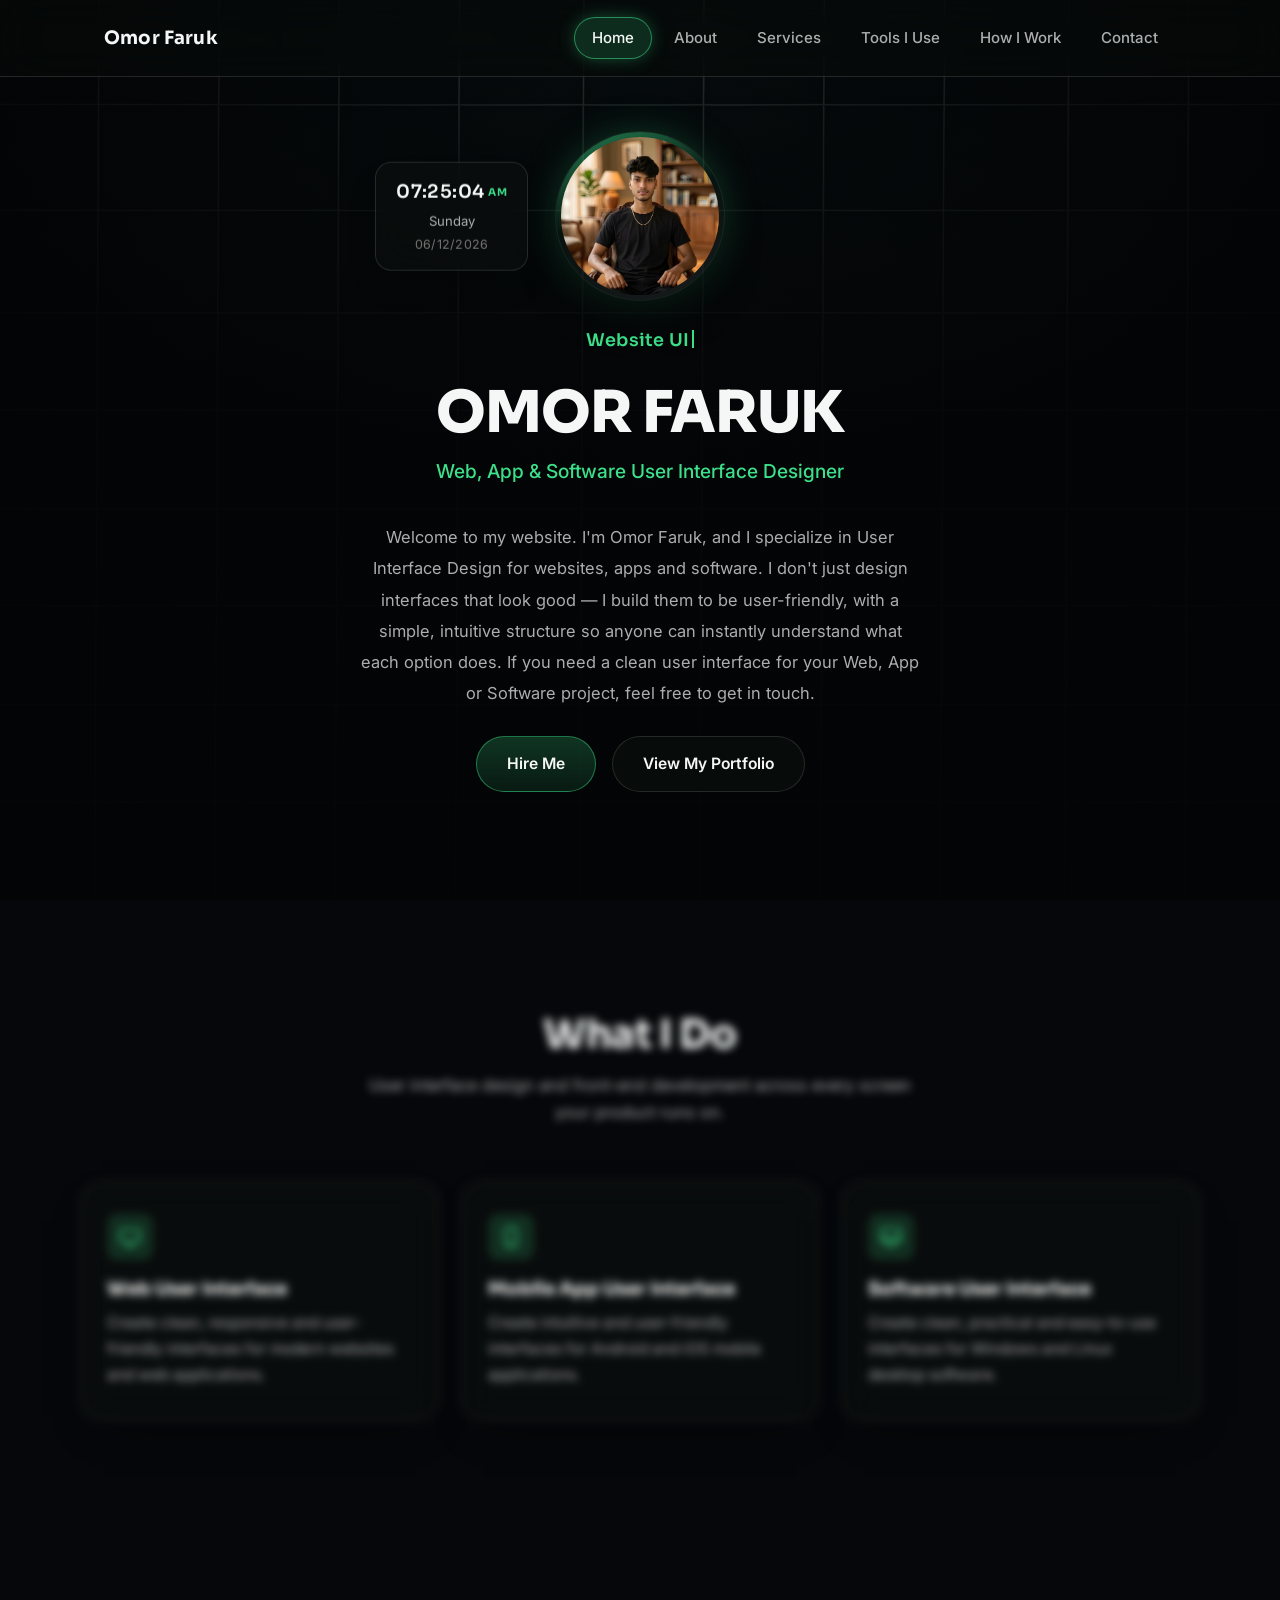
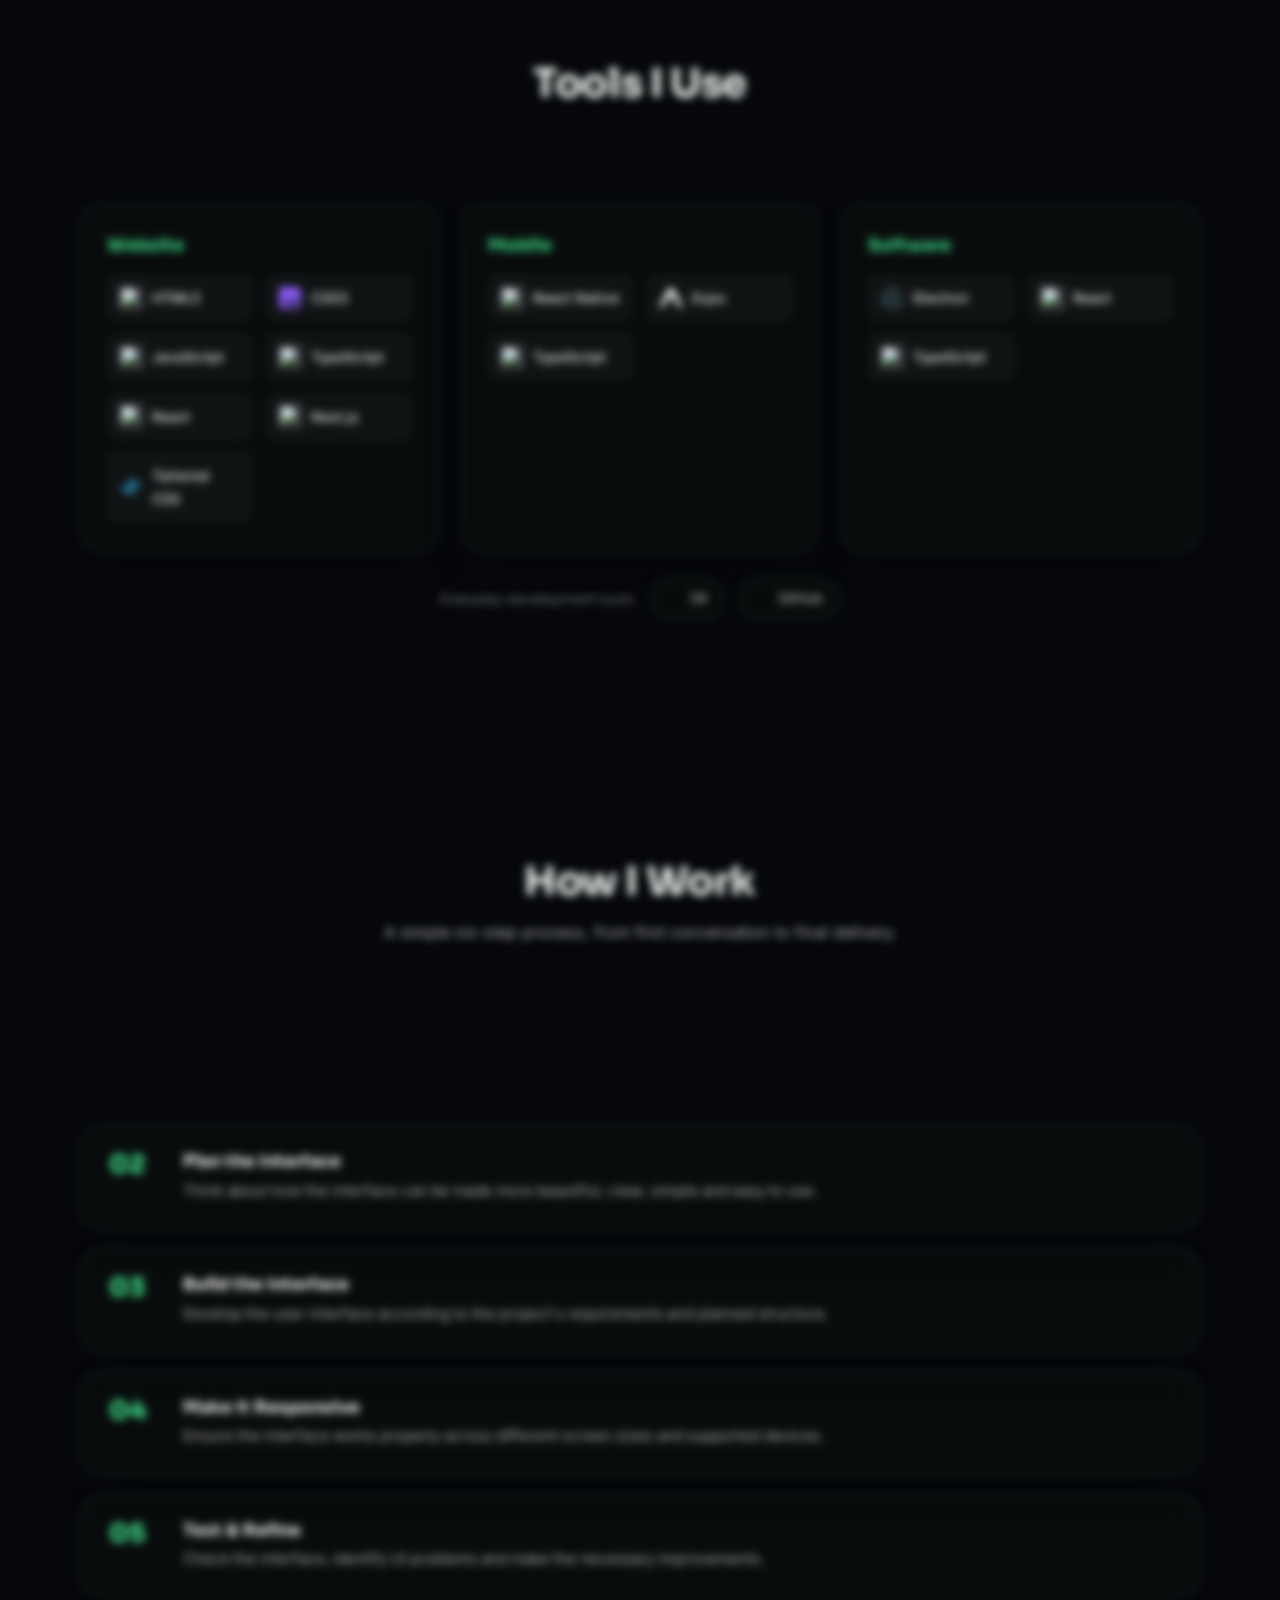
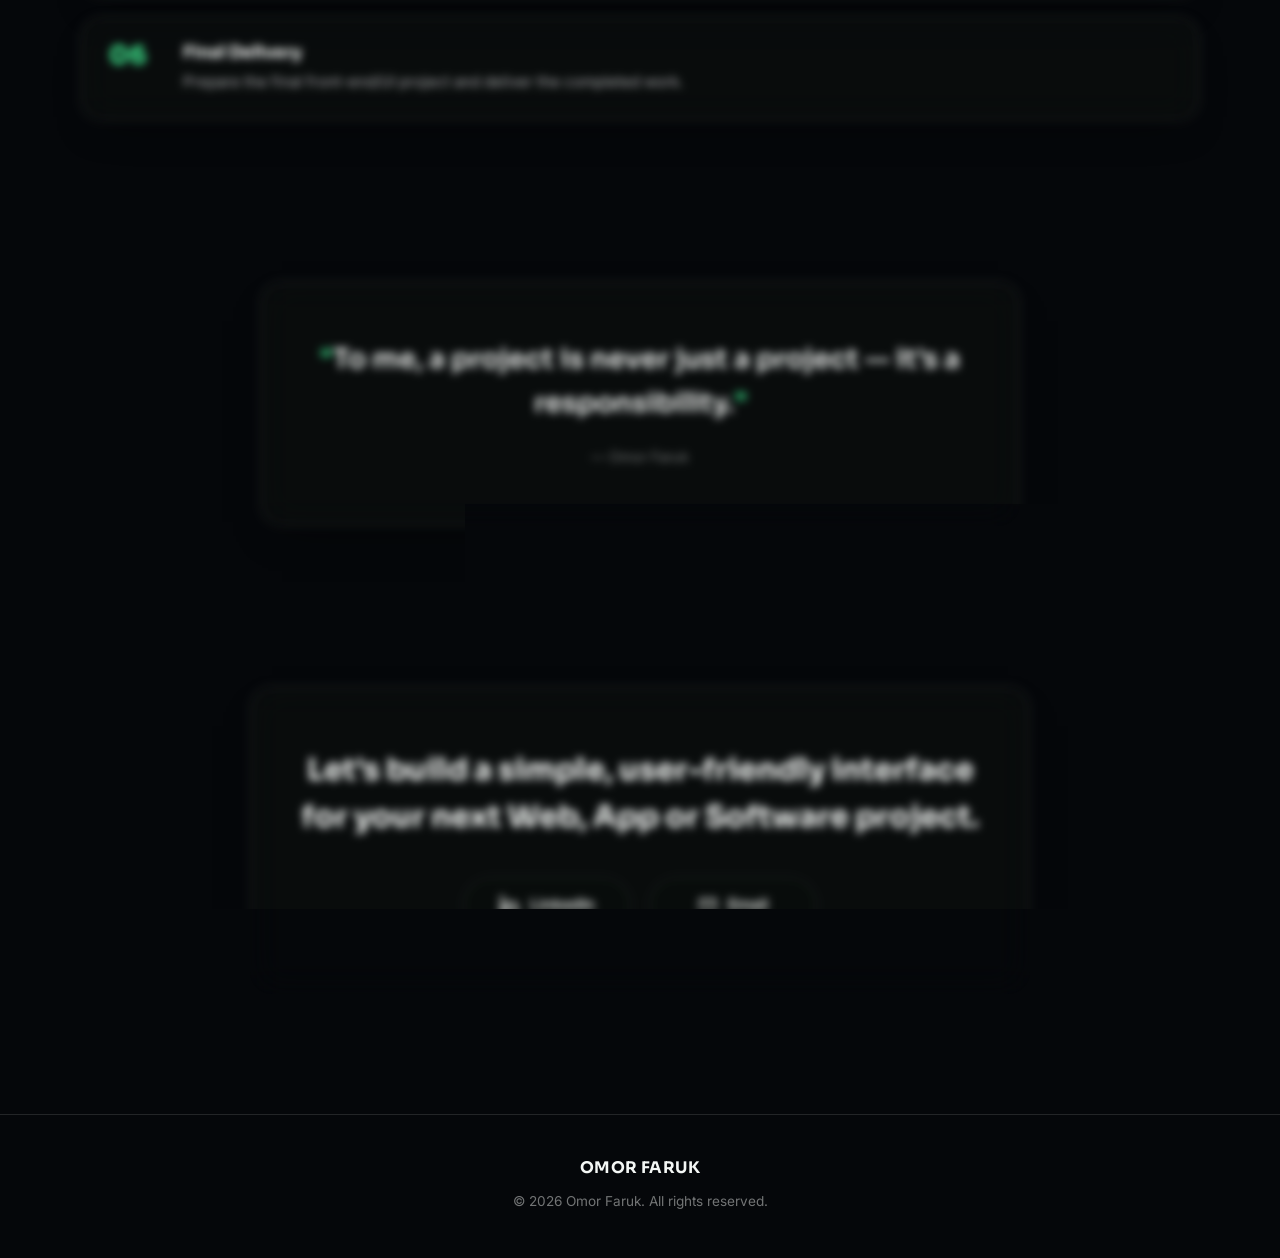
==== commit ee34cf5e: "Add files via upload" ====
--- a/index.html
+++ b/index.html
@@ -88,12 +88,17 @@
       <p class="hero-title">Web, App &amp; Software User Interface Designer</p>
 
       <div class="hero-about reveal" id="about">
-        <p class="bn">
-          স্বাগতম আমার ওয়েবসাইটে। আমি ওমর ফারুক, কাজ করি Web, App ও Software-এর User Interface Design নিয়ে। আমি এমন ইউজার ইন্টারফেস তৈরি করি, যা শুধু দেখতে সুন্দর নয় — বরং ইউজার-ফ্রেন্ডলি এবং সহজ কাঠামোর, যাতে যেকোনো ইউজার সহজেই বুঝতে পারেন কোন অপশনের কাজ কী। তাই আপনার যদি কোনো Web, App অথবা Software-এর ইউজার ইন্টারফেস প্রয়োজন হয়, নিশ্চিন্তে যোগাযোগ করতে পারেন।
+        <p>
+          Welcome to my website. I'm Omor Faruk, and I specialize in User Interface Design for websites, apps and software. I don't just design interfaces that look good — I build them to be user-friendly, with a simple, intuitive structure so anyone can instantly understand what each option does. If you need a clean user interface for your Web, App or Software project, feel free to get in touch.
         </p>
-        <a class="btn btn--primary" href="mailto:codewithomor@gmail.com" aria-label="Hire Omor Faruk — send an email">
-          Hire Me
-        </a>
+        <div class="hero-buttons">
+          <a class="btn btn--primary" href="mailto:codewithomor@gmail.com" aria-label="Hire Omor Faruk — send an email">
+            Hire Me
+          </a>
+          <a class="btn btn--glass" href="portfolio.html" aria-label="View Omor Faruk's portfolio">
+            View My Portfolio
+          </a>
+        </div>
       </div>
 
     </div>
@@ -237,7 +242,7 @@
   <section class="section section--quote">
     <div class="section__inner">
       <blockquote class="quote-card reveal">
-        <p class="bn">আমার কাছে একটা কাজ, শুধু মাত্র একটা প্রজেক্ট নয়, এটা আমার একটা দায়িত্ব।</p>
+        <p>To me, a project is never just a project — it's a responsibility.</p>
         <cite>— Omor Faruk</cite>
       </blockquote>
     </div>
@@ -247,7 +252,7 @@
   <section class="section" id="contact">
     <div class="section__inner">
       <div class="cta reveal">
-        <h2 class="cta__title bn">চলুন, আপনার কাজের জন্য Web, App অথবা Software-এর সহজ ইউজার ইন্টারফেস তৈরি করি।</h2>
+        <h2 class="cta__title">Let's build a simple, user-friendly interface for your next Web, App or Software project.</h2>
 
         <div class="cta-buttons">
           <a class="btn btn--glass" href="https://linkedin.com/in/omor-faruk16" target="_blank" rel="noopener noreferrer" aria-label="Visit Omor Faruk's LinkedIn profile (opens in a new tab)">
--- a/style.css
+++ b/style.css
@@ -148,10 +148,10 @@
   position: fixed;
   top: 0;
   left: 0;
-  width: 480px;
-  height: 480px;
-  margin-left: -240px;
-  margin-top: -240px;
+  width: 240px;
+  height: 240px;
+  margin-left: -120px;
+  margin-top: -120px;
   border-radius: 50%;
   background: radial-gradient(circle, var(--green-glow) 0%, rgba(61, 224, 138, 0.10) 45%, rgba(61, 224, 138, 0) 72%);
   pointer-events: none;
@@ -451,7 +451,7 @@
   border-radius: var(--radius-md);
   padding: 14px 20px;
   text-align: center;
-  min-width: 160px;
+  min-width: 148px;
 }
 .hero-clock__time {
   font-family: var(--font-heading);
@@ -490,21 +490,28 @@
   display: inline-block;
   font-family: var(--font-heading);
   font-weight: 600;
-  font-size: 1.05rem;
+  font-size: 1.1rem;
+  letter-spacing: 0.01em;
   color: var(--green);
-  padding: 5px 18px;
-  border: 1px solid rgba(61, 224, 138, 0.35);
-  border-radius: 999px;
-  background: var(--green-soft);
-  transition: opacity 0.22s ease, transform 0.22s ease;
-}
-.hero-rotator__word.is-leaving {
-  opacity: 0;
-  transform: translateY(-6px);
+}
+.hero-rotator__word::after {
+  content: '';
+  display: inline-block;
+  width: 2px;
+  height: 1.05em;
+  margin-left: 3px;
+  vertical-align: -0.15em;
+  background: var(--green);
+  animation: cursor-blink 1s steps(1, jump-none) infinite;
+}
+
+@keyframes cursor-blink {
+  0%, 49% { opacity: 1; }
+  50%, 100% { opacity: 0; }
 }
 
 @media (prefers-reduced-motion: reduce) {
-  .hero-rotator__word { transition: opacity 0.15s ease; transform: none !important; }
+  .hero-rotator__word::after { animation: none; opacity: 1; }
 }
 
 .hero-name {
@@ -534,6 +541,12 @@
   line-height: 1.9;
   max-width: 560px;
 }
+.hero-buttons {
+  display: flex;
+  flex-wrap: wrap;
+  justify-content: center;
+  gap: 16px;
+}
 
 /* ==========================================================================
    Glass cards (What I Do)
@@ -542,35 +555,22 @@
 .card-grid {
   margin-top: 56px;
   display: grid;
-  grid-template-columns: repeat(3, 1fr);
+  grid-template-columns: repeat(auto-fit, minmax(min(240px, 100%), 1fr));
   gap: 22px;
 }
 
 .glass-card {
+  min-width: 0;
   padding: 32px 26px;
   border-radius: var(--radius-lg);
   position: relative;
-  overflow: hidden;
   transition: border-color 0.4s var(--ease), box-shadow 0.4s var(--ease), transform 0.4s var(--ease);
-}
-.glass-card::before {
-  content: "";
-  position: absolute;
-  top: -60%;
-  left: -40%;
-  width: 70%;
-  height: 140%;
-  background: radial-gradient(circle, var(--green-glow) 0%, rgba(61,224,138,0) 70%);
-  opacity: 0;
-  transition: opacity 0.5s ease;
-  pointer-events: none;
 }
 .glass-card:hover {
   border-color: var(--glass-border-hover);
-  box-shadow: 0 0 0 1px rgba(61, 224, 138, 0.18), 0 22px 46px -20px var(--green-glow);
+  box-shadow: 0 0 0 1px rgba(61, 224, 138, 0.45), 0 0 18px -2px var(--green-glow);
   transform: translateY(-4px);
 }
-.glass-card:hover::before { opacity: 1; }
 
 .glass-card__icon {
   width: 46px;
@@ -607,11 +607,11 @@
 .tools-grid {
   margin-top: 56px;
   display: grid;
-  grid-template-columns: repeat(3, 1fr);
+  grid-template-columns: repeat(auto-fit, minmax(min(260px, 100%), 1fr));
   gap: 22px;
 }
 
-.tools-card { padding: 30px 26px; border-radius: var(--radius-lg); }
+.tools-card { min-width: 0; padding: 30px 26px; border-radius: var(--radius-lg); }
 .tools-card h3 {
   font-size: 1.1rem;
   font-weight: 700;
@@ -621,13 +621,14 @@
 
 .tool-list {
   display: grid;
-  grid-template-columns: repeat(2, 1fr);
+  grid-template-columns: repeat(auto-fit, minmax(min(120px, 100%), 1fr));
   gap: 14px;
 }
 .tool-list li {
   display: flex;
   align-items: center;
   gap: 10px;
+  min-width: 0;
   padding: 10px 12px;
   border-radius: var(--radius-sm);
   background: rgba(255, 255, 255, 0.03);
@@ -688,7 +689,7 @@
 }
 .timeline__item:hover {
   border-color: var(--glass-border-hover);
-  box-shadow: 0 0 0 1px rgba(61, 224, 138, 0.16), 0 20px 40px -20px var(--green-glow);
+  box-shadow: 0 0 0 1px rgba(61, 224, 138, 0.4), 0 0 18px -2px var(--green-glow);
   transform: translateY(-2px);
 }
 
@@ -800,15 +801,21 @@
 }
 
 /* ==========================================================================
-   Desktop layout (≥ 900px): navbar full nav + clock beside photo
+   Desktop layout (≥ 900px): navbar full nav
    ========================================================================== */
 
 @media (min-width: 900px) {
   .navbar__nav { display: block; }
   .navbar__toggle { display: none; }
   .mobile-nav { display: none; }
-
-  .hero-photo-wrap { flex-direction: row; padding-left: 210px; }
+}
+
+/* ==========================================================================
+   Desktop layout (≥ 1080px): clock sits to the left of the photo,
+   photo itself stays perfectly centered (clock is taken out of flow)
+   ========================================================================== */
+
+@media (min-width: 1080px) {
   .hero-clock {
     position: absolute;
     top: 50%;
@@ -824,9 +831,6 @@
 
 @media (max-width: 640px) {
   .section { padding: 88px 18px; }
-  .card-grid,
-  .tools-grid { grid-template-columns: 1fr; }
-  .tool-list { grid-template-columns: repeat(2, 1fr); }
   .hero-photo { width: 138px; height: 138px; }
   .hero { padding-top: calc(var(--nav-height) + 40px); }
   .timeline__item { flex-direction: column; gap: 10px; padding: 22px 22px; }
@@ -839,6 +843,122 @@
 @media (max-width: 420px) {
   .navbar__brand { font-size: 1rem; }
   .hero-clock { min-width: 0; padding: 12px 16px; }
+}
+
+/* ==========================================================================
+   Portfolio page
+   ========================================================================== */
+
+.portfolio-back-btn {
+  padding: 10px 20px;
+  font-size: 0.9rem;
+}
+.portfolio-back-btn svg { width: 16px; height: 16px; }
+
+.portfolio-hero {
+  position: relative;
+  z-index: 1;
+  padding: calc(var(--nav-height) + 64px) 24px 40px;
+  text-align: center;
+}
+.portfolio-title {
+  font-size: clamp(2.6rem, 7vw, 4rem);
+  font-weight: 800;
+  letter-spacing: -0.02em;
+}
+.portfolio-lede {
+  margin: 16px auto 0;
+  max-width: 560px;
+  color: var(--white-muted);
+  font-size: 1.03rem;
+  line-height: 1.7;
+}
+
+.portfolio-section__title {
+  text-align: center;
+  font-size: clamp(1.5rem, 3vw, 2rem);
+  font-weight: 700;
+  letter-spacing: -0.01em;
+}
+
+.portfolio-divider {
+  width: 100%;
+  height: 3px;
+  margin: 22px 0 48px;
+  border-radius: 999px;
+  background: linear-gradient(90deg,
+    rgba(61, 224, 138, 0) 0%,
+    rgba(61, 224, 138, 0.75) 20%,
+    rgba(61, 224, 138, 0.75) 80%,
+    rgba(61, 224, 138, 0) 100%);
+  box-shadow: 0 0 16px -2px var(--green-glow);
+}
+
+.portfolio-grid {
+  display: grid;
+  grid-template-columns: repeat(auto-fit, minmax(min(260px, 100%), 1fr));
+  gap: 22px;
+}
+
+.portfolio-card {
+  min-width: 0;
+  padding: 0;
+  overflow: hidden;
+  display: flex;
+  flex-direction: column;
+}
+
+.portfolio-card__image {
+  width: 100%;
+  aspect-ratio: 8 / 5;
+  overflow: hidden;
+  background: var(--charcoal);
+}
+.portfolio-card__image img {
+  width: 100%;
+  height: 100%;
+  object-fit: cover;
+  display: block;
+  transition: transform 0.5s var(--ease);
+}
+.portfolio-card:hover .portfolio-card__image img {
+  transform: scale(1.04);
+}
+
+.portfolio-card__body {
+  padding: 24px 24px 26px;
+  display: flex;
+  flex-direction: column;
+  flex: 1;
+}
+.portfolio-card__body h3 {
+  font-size: 1.05rem;
+  font-weight: 700;
+  margin-bottom: 8px;
+}
+.portfolio-card__body p {
+  color: var(--white-muted);
+  font-size: 0.92rem;
+  line-height: 1.65;
+  flex: 1;
+}
+
+.portfolio-card__link {
+  display: inline-flex;
+  align-items: center;
+  gap: 6px;
+  margin-top: 18px;
+  font-size: 0.9rem;
+  font-weight: 600;
+  color: var(--green);
+  transition: gap 0.25s ease;
+}
+.portfolio-card__link svg { width: 16px; height: 16px; }
+.portfolio-card__link:hover { gap: 10px; }
+
+@media (max-width: 640px) {
+  .portfolio-hero { padding-top: calc(var(--nav-height) + 40px); }
+  .portfolio-divider { margin: 18px 0 32px; }
 }
 
 /* ==========================================================================
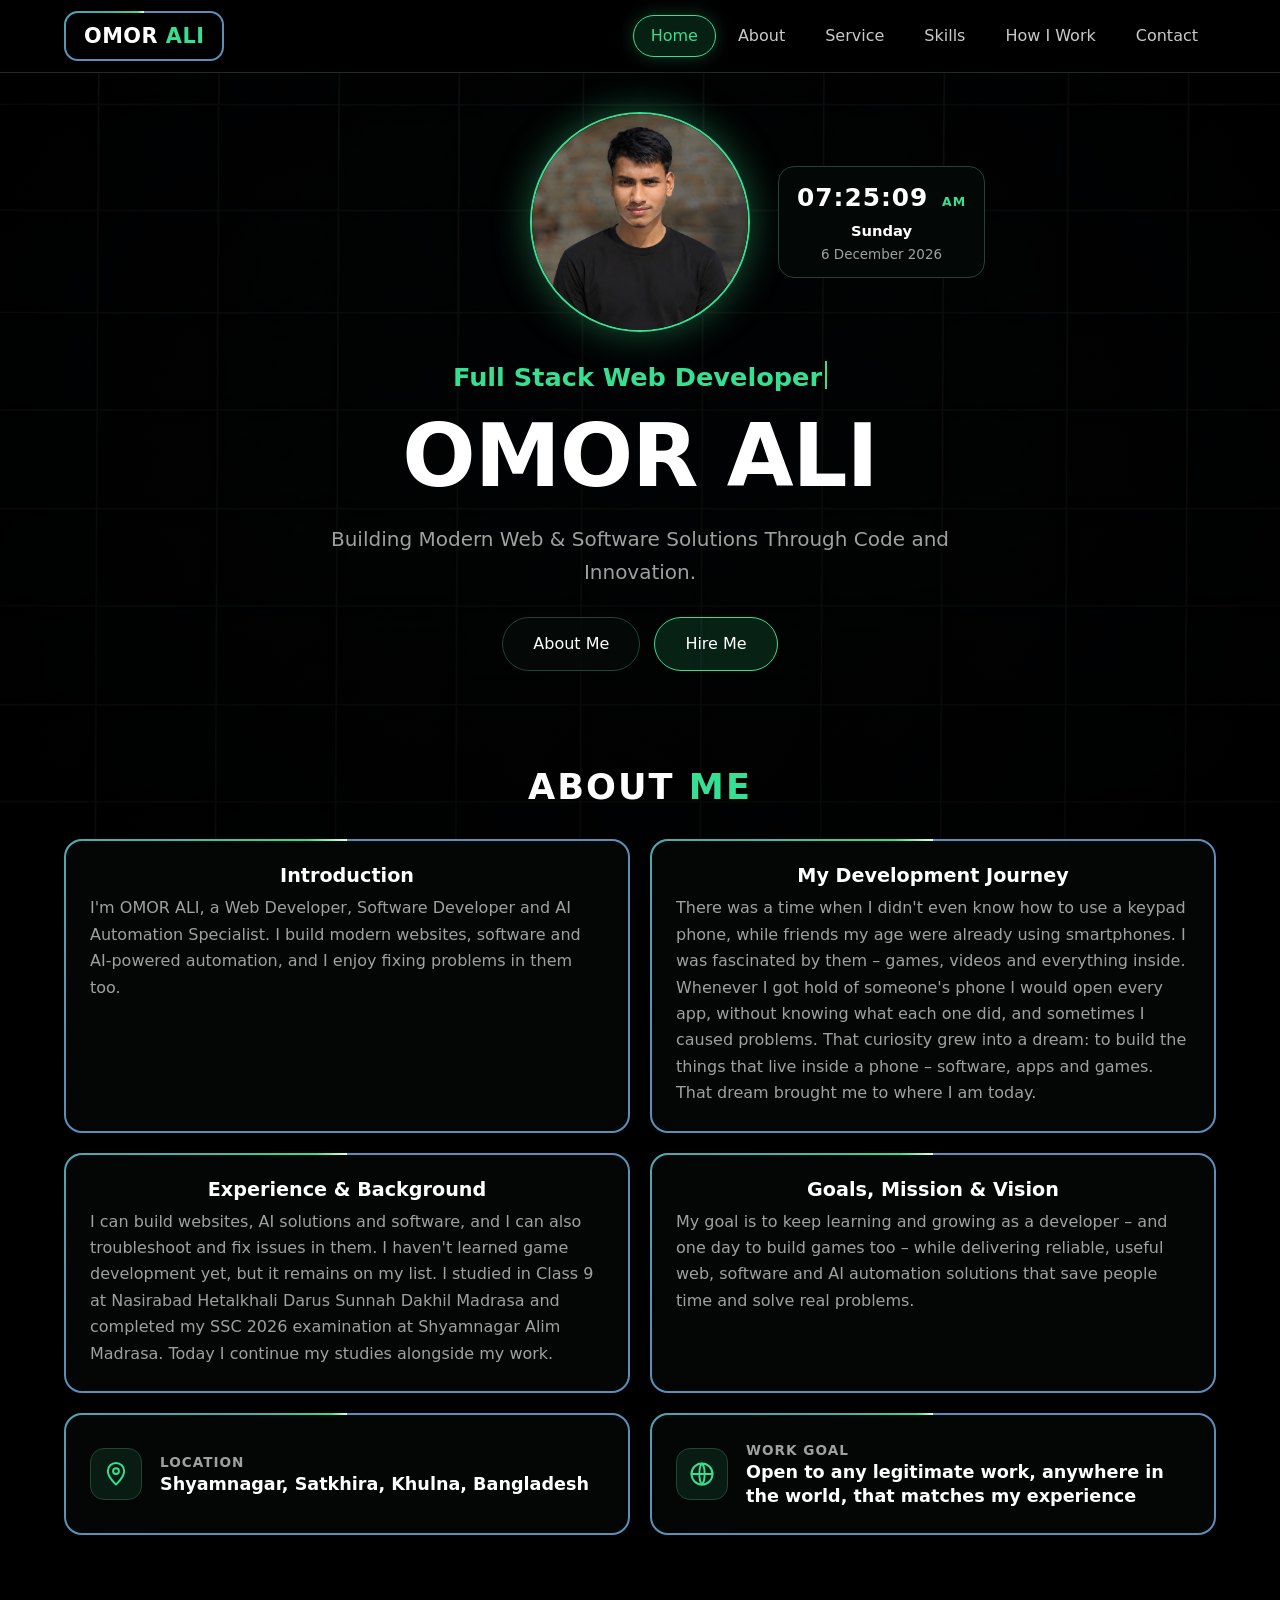
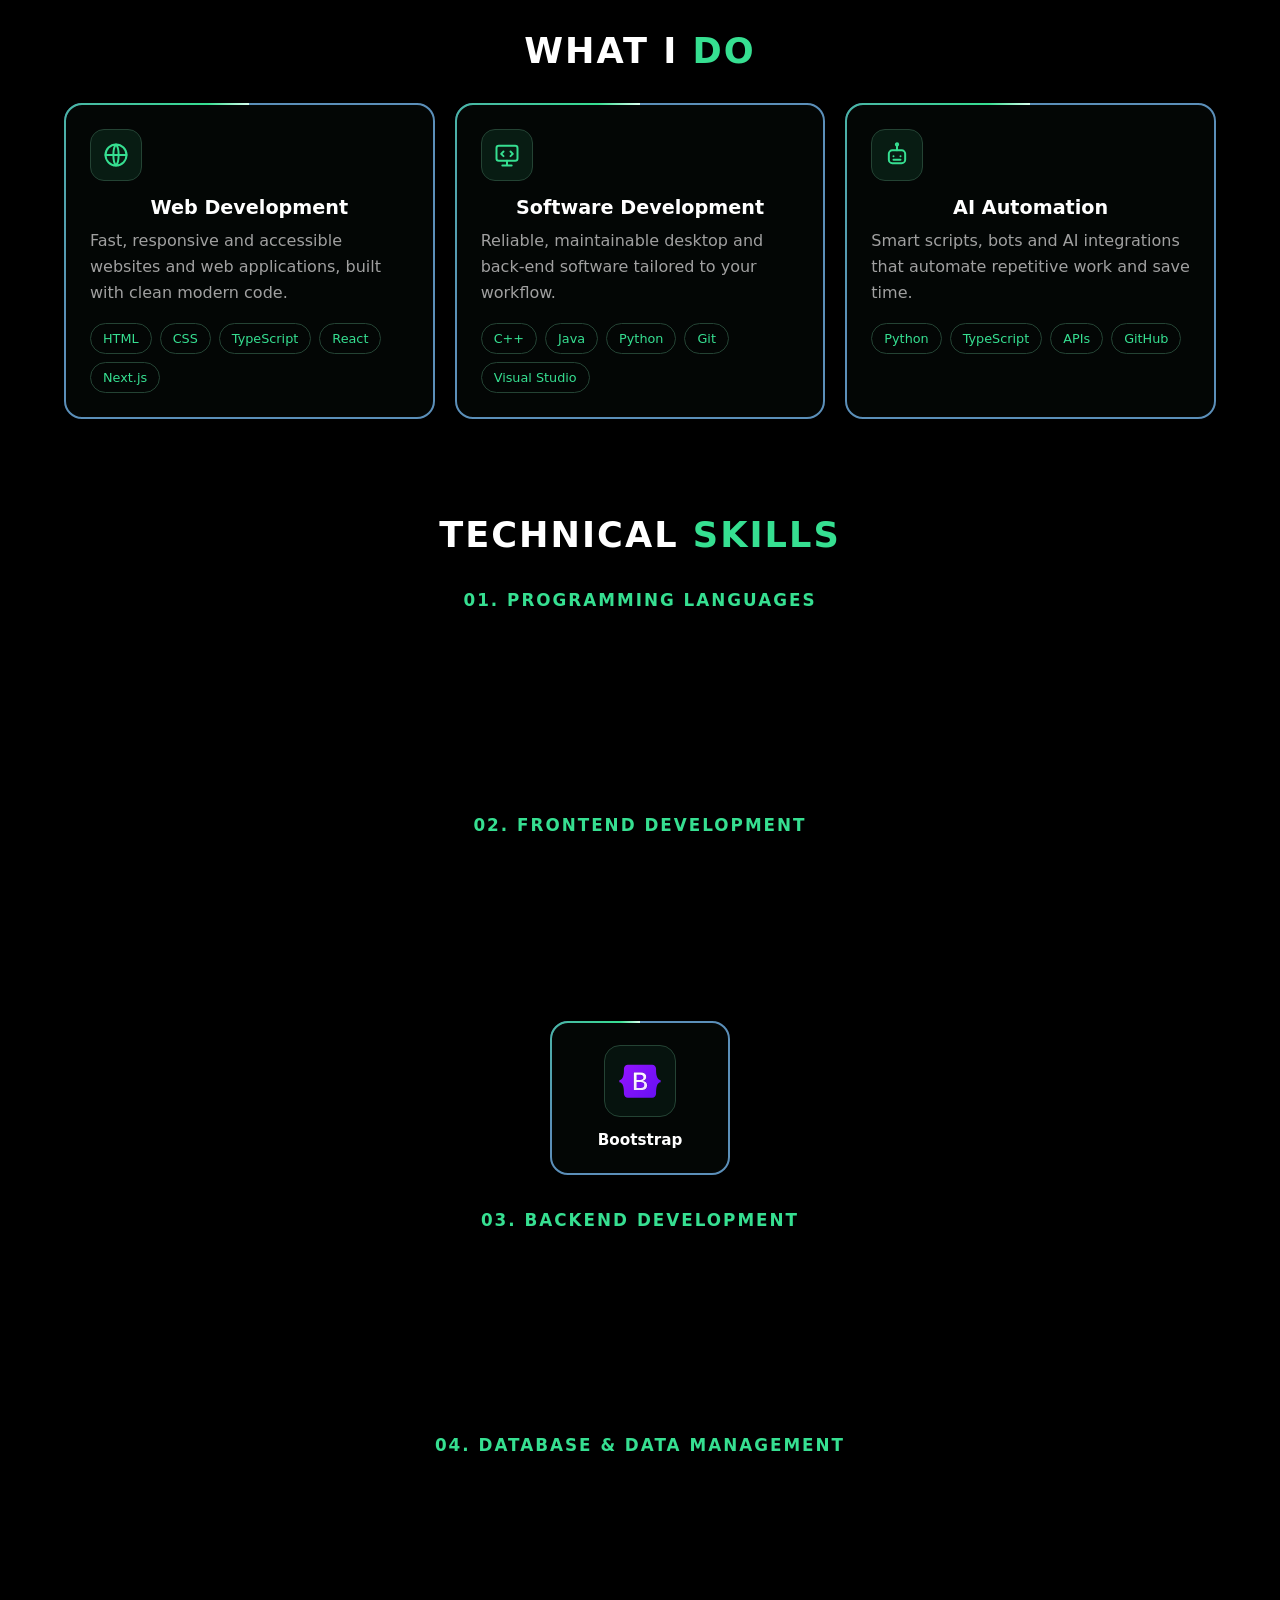
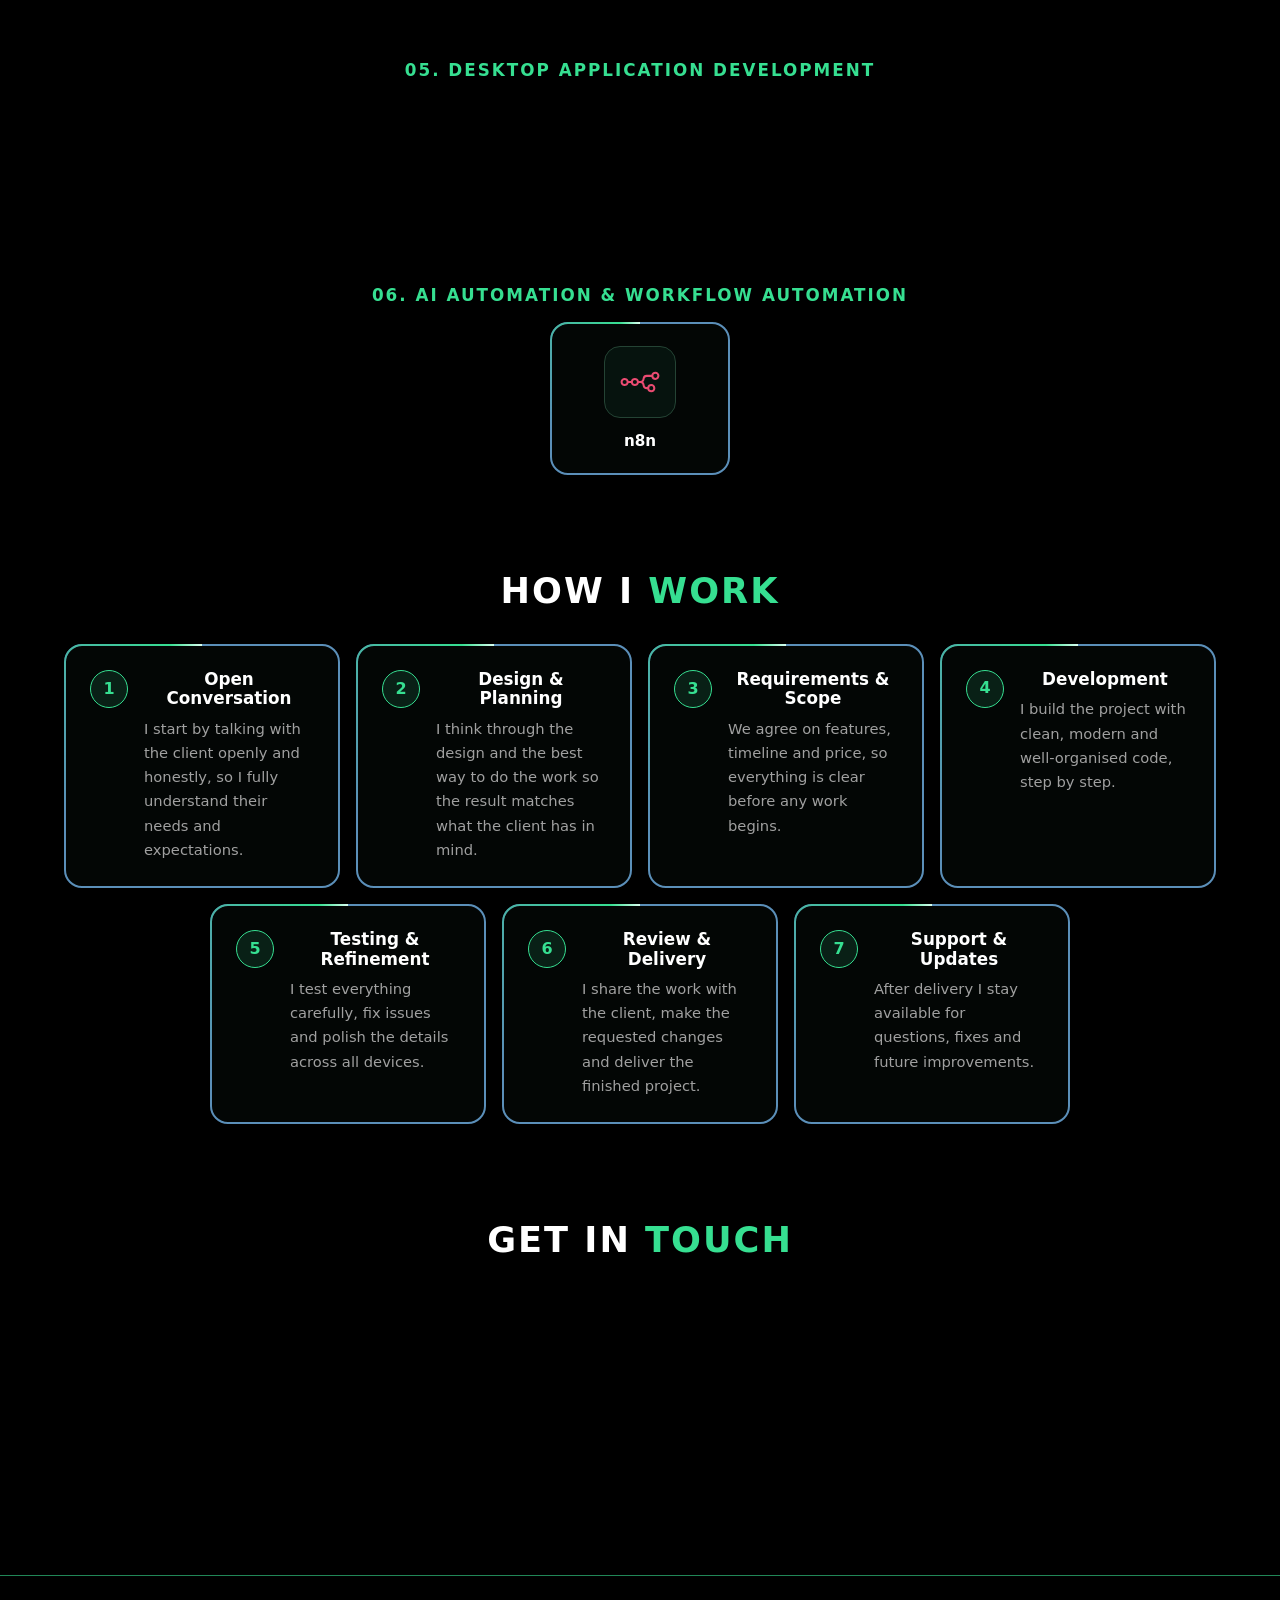
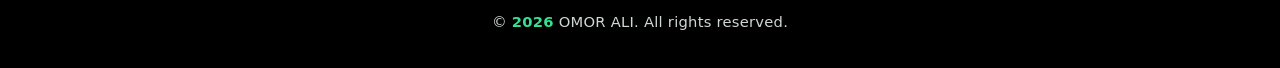
==== commit 1f6f47c6: "Add files via upload" ====
--- a/index.html
+++ b/index.html
@@ -1,280 +1,540 @@
+
 <!DOCTYPE html>
 <html lang="en">
 <head>
-<meta charset="UTF-8">
-<meta name="viewport" content="width=device-width, initial-scale=1.0">
-<title>Omor Faruk — Web, App &amp; Software User Interface Designer</title>
-<meta name="description" content="Omor Faruk designs clean, user-friendly interfaces for websites, mobile apps and desktop software.">
-
-<link rel="preconnect" href="https://fonts.googleapis.com">
-<link rel="preconnect" href="https://fonts.gstatic.com" crossorigin>
-<link href="https://fonts.googleapis.com/css2?family=Sora:wght@400;500;600;700;800&amp;family=Inter:wght@400;500;600;700&amp;family=Noto+Sans+Bengali:wght@400;500;600;700&amp;display=swap" rel="stylesheet">
-
-<link rel="stylesheet" href="style.css">
+  <meta charset="utf-8">
+  <meta name="viewport" content="width=device-width, initial-scale=1">
+
+  <title>OMOR ALI – Full Stack Web, Software &amp; AI Automation Developer</title>
+
+  <meta name="description" content="OMOR ALI – personal developer portfolio. Web development, software development and AI automation.">
+  <meta name="theme-color" content="#000000">
+
+  <link rel="stylesheet" href="style.css">
 </head>
+
 <body>
 
-<!-- Fixed background layer -->
-<div class="bg-layer" aria-hidden="true">
-  <img src="assets/background.jpg" alt="">
-  <div class="bg-overlay"></div>
-</div>
-
-<!-- Mouse-following glow -->
-<div class="cursor-glow" id="cursorGlow" aria-hidden="true"></div>
-
-<a class="skip-link" href="#main">Skip to content</a>
-
-<!-- NAVBAR -->
-<header class="navbar" id="navbar">
-  <div class="navbar__inner">
-    <a href="#home" class="navbar__brand">Omor Faruk</a>
-
-    <nav class="navbar__nav" id="primaryNav" aria-label="Primary">
-      <ul class="navbar__list" id="navList">
-        <li><a href="#home" class="navbar__link" data-nav="home">Home</a></li>
-        <li><a href="#about" class="navbar__link" data-nav="about">About</a></li>
-        <li><a href="#services" class="navbar__link" data-nav="services">Services</a></li>
-        <li><a href="#tools" class="navbar__link" data-nav="tools">Tools I Use</a></li>
-        <li><a href="#work" class="navbar__link" data-nav="work">How I Work</a></li>
-        <li><a href="#contact" class="navbar__link" data-nav="contact">Contact</a></li>
-      </ul>
-      <span class="navbar__indicator" id="navIndicator" aria-hidden="true"></span>
-    </nav>
-
-    <button class="navbar__toggle" id="navToggle" aria-expanded="false" aria-controls="mobileNav" aria-label="Open menu">
-      <span></span><span></span><span></span>
-    </button>
-  </div>
-
-  <!-- Mobile nav -->
-  <nav class="mobile-nav" id="mobileNav" aria-label="Mobile">
-    <ul>
-      <li><a href="#home" class="mobile-nav__link" data-nav="home">Home</a></li>
-      <li><a href="#about" class="mobile-nav__link" data-nav="about">About</a></li>
-      <li><a href="#services" class="mobile-nav__link" data-nav="services">Services</a></li>
-      <li><a href="#tools" class="mobile-nav__link" data-nav="tools">Tools I Use</a></li>
-      <li><a href="#work" class="mobile-nav__link" data-nav="work">How I Work</a></li>
-      <li><a href="#contact" class="mobile-nav__link" data-nav="contact">Contact</a></li>
-    </ul>
-  </nav>
-</header>
-
-<main id="main">
-
-  <!-- HERO / HOME -->
-  <section class="hero" id="home">
-    <div class="hero__inner">
-
-      <div class="hero-photo-wrap">
-        <div class="hero-photo">
-          <img src="assets/profile-photo.jpg" alt="Portrait of Omor Faruk" width="1000" height="1078">
-        </div>
-
-        <div class="hero-clock" aria-label="Your local time">
-          <p class="hero-clock__time">
-            <span id="clockTime">--:--:--</span><span class="hero-clock__ampm" id="clockAmpm">--</span>
-          </p>
-          <p class="hero-clock__day" id="clockDay">—</p>
-          <p class="hero-clock__date" id="clockDate">--/--/----</p>
-        </div>
-      </div>
-
-      <div class="hero-rotator" aria-live="polite">
-        <span class="hero-rotator__word" id="rotatorWord">Website UI</span>
-      </div>
-
-      <h1 class="hero-name">OMOR FARUK</h1>
-      <p class="hero-title">Web, App &amp; Software User Interface Designer</p>
-
-      <div class="hero-about reveal" id="about">
-        <p>
-          Welcome to my website. I'm Omor Faruk, and I specialize in User Interface Design for websites, apps and software. I don't just design interfaces that look good — I build them to be user-friendly, with a simple, intuitive structure so anyone can instantly understand what each option does. If you need a clean user interface for your Web, App or Software project, feel free to get in touch.
-        </p>
-        <div class="hero-buttons">
-          <a class="btn btn--primary" href="mailto:codewithomor@gmail.com" aria-label="Hire Omor Faruk — send an email">
-            Hire Me
+  <div id="glow" aria-hidden="true"></div>
+
+  <!-- Header & Navigation -->
+  <header id="top">
+    <div class="bar">
+
+      <a href="#home" class="logo">
+        OMOR <b>ALI</b>
+      </a>
+
+      <button id="burger"
+        aria-label="Toggle menu"
+        aria-expanded="false"
+        aria-controls="nav">
+        <i></i><i></i><i></i>
+      </button>
+
+      <nav id="nav" aria-label="Main navigation">
+        <ul id="menu">
+          <span id="ind" aria-hidden="true"></span>
+
+          <li><a href="#home" class="on">Home</a></li>
+          <li><a href="#about">About</a></li>
+          <li><a href="#service">Service</a></li>
+          <li><a href="#tools">Skills</a></li>
+          <li><a href="#how">How I Work</a></li>
+          <li><a href="#contact">Contact</a></li>
+        </ul>
+      </nav>
+
+    </div>
+  </header>
+
+  <main>
+
+    <!-- Home Section -->
+    <section id="home" class="hero">
+
+      <div class="id">
+        <div></div>
+
+        <img
+          class="pic"
+          src="images/profile.jpg"
+          alt="Portrait of OMOR ALI"
+          width="220"
+          height="220"
+        >
+
+        <div class="clock" aria-label="Live clock">
+          <div class="time">
+            <span id="hm">--:--:--</span>
+            <small id="ap">--</small>
+          </div>
+
+          <div class="wd" id="wd">&nbsp;</div>
+          <div class="dt" id="dt">&nbsp;</div>
+        </div>
+      </div>
+
+      <div class="type" id="type" aria-label="Professional titles"></div>
+
+      <h1 class="name">OMOR ALI</h1>
+
+      <p class="intro">
+        Building Modern Web &amp; Software Solutions Through Code and Innovation.
+      </p>
+
+      <div class="btns">
+        <a class="btn" href="#about">About Me</a>
+        <a class="btn p" href="mailto:codewithomor@gmail.com">Hire Me</a>
+      </div>
+
+    </section>
+
+    <!-- About Section -->
+    <section id="about">
+
+      <h2 class="sec">ABOUT <span>ME</span></h2>
+
+      <div class="grid g2">
+
+        <div class="box rv">
+          <h3>Introduction</h3>
+          <p>
+            I'm OMOR ALI, a Web Developer, Software Developer and AI Automation Specialist. I build modern websites, software and AI-powered automation, and I enjoy fixing problems in them too.
+          </p>
+        </div>
+
+        <div class="box rv">
+          <h3>My Development Journey</h3>
+          <p>
+            There was a time when I didn't even know how to use a keypad phone, while friends my age were already using smartphones. I was fascinated by them &ndash; games, videos and everything inside. Whenever I got hold of someone's phone I would open every app, without knowing what each one did, and sometimes I caused problems. That curiosity grew into a dream: to build the things that live inside a phone &ndash; software, apps and games. That dream brought me to where I am today.
+          </p>
+        </div>
+
+        <div class="box rv">
+          <h3>Experience &amp; Background</h3>
+          <p>
+            I can build websites, AI solutions and software, and I can also troubleshoot and fix issues in them. I haven't learned game development yet, but it remains on my list. I studied in Class 9 at Nasirabad Hetalkhali Darus Sunnah Dakhil Madrasa and completed my SSC 2026 examination at Shyamnagar Alim Madrasa. Today I continue my studies alongside my work.
+          </p>
+        </div>
+
+        <div class="box rv">
+          <h3>Goals, Mission &amp; Vision</h3>
+          <p>
+            My goal is to keep learning and growing as a developer &ndash; and one day to build games too &ndash; while delivering reliable, useful web, software and AI automation solutions that save people time and solve real problems.
+          </p>
+        </div>
+
+      </div>
+
+      <div class="grid g2 info">
+
+        <div class="box rv info-card">
+          <span class="ic">
+            <svg viewBox="0 0 24 24" aria-hidden="true">
+              <path d="M12 21s-7-6.2-7-11.5a7 7 0 0 1 14 0C19 14.8 12 21 12 21z"/>
+              <circle cx="12" cy="9.5" r="2.5"/>
+            </svg>
+          </span>
+          <div>
+            <span class="lbl">Location</span>
+            <strong>Shyamnagar, Satkhira, Khulna, Bangladesh</strong>
+          </div>
+        </div>
+
+        <div class="box rv info-card">
+          <span class="ic">
+            <svg viewBox="0 0 24 24" aria-hidden="true">
+              <circle cx="12" cy="12" r="9"/>
+              <path d="M3 12h18M12 3c3 3 3 15 0 18M12 3c-3 3-3 15 0 18"/>
+            </svg>
+          </span>
+          <div>
+            <span class="lbl">Work Goal</span>
+            <strong>Open to any legitimate work, anywhere in the world, that matches my experience</strong>
+          </div>
+        </div>
+
+      </div>
+
+
+    </section>
+
+    <!-- Services Section -->
+    <section id="service">
+
+      <h2 class="sec">WHAT I <span>DO</span></h2>
+
+      <div class="grid g3">
+
+        <article class="box rv">
+          <div class="ic">
+            <svg viewBox="0 0 24 24">
+              <circle cx="12" cy="12" r="9"/>
+              <path d="M3 12h18M12 3c3 3 3 15 0 18M12 3c-3 3-3 15 0 18"/>
+            </svg>
+          </div>
+
+          <h3>Web Development</h3>
+
+          <p>
+            Fast, responsive and accessible websites and web applications,
+            built with clean modern code.
+          </p>
+
+          <div class="tags">
+            <span>HTML</span>
+            <span>CSS</span>
+            <span>TypeScript</span>
+            <span>React</span>
+            <span>Next.js</span>
+          </div>
+        </article>
+
+        <article class="box rv">
+          <div class="ic">
+            <svg viewBox="0 0 24 24">
+              <rect x="3" y="4" width="18" height="13" rx="2"/>
+              <path d="M8 21h8M12 17v4M9 9l-2 2 2 2M15 9l2 2-2 2"/>
+            </svg>
+          </div>
+
+          <h3>Software Development</h3>
+
+          <p>
+            Reliable, maintainable desktop and back-end software
+            tailored to your workflow.
+          </p>
+
+          <div class="tags">
+            <span>C++</span>
+            <span>Java</span>
+            <span>Python</span>
+            <span>Git</span>
+            <span>Visual Studio</span>
+          </div>
+        </article>
+
+        <article class="box rv">
+          <div class="ic">
+            <svg viewBox="0 0 24 24">
+              <rect x="5" y="8" width="14" height="11" rx="3"/>
+              <path d="M12 8V4M9 13h.01M15 13h.01M9 16h6"/>
+              <circle cx="12" cy="3" r="1"/>
+            </svg>
+          </div>
+
+          <h3>AI Automation</h3>
+
+          <p>
+            Smart scripts, bots and AI integrations that automate
+            repetitive work and save time.
+          </p>
+
+          <div class="tags">
+            <span>Python</span>
+            <span>TypeScript</span>
+            <span>APIs</span>
+            <span>GitHub</span>
+          </div>
+        </article>
+
+      </div>
+    </section>
+
+    <!-- Tools I Use Section -->
+    <section id="tools">
+
+      <h2 class="sec">TECHNICAL <span>SKILLS</span></h2>
+
+      <h3 class="cat">01. PROGRAMMING LANGUAGES</h3>
+
+      <div class="tools">
+
+        <div class="box tool rv">
+          <span class="logo-box">
+            <img src="assets/logos/python.svg" alt="Python" width="64" height="64">
+          </span>
+          <b>Python</b>
+        </div>
+
+        <div class="box tool rv">
+          <span class="logo-box">
+            <img src="assets/logos/javascript.svg" alt="JavaScript" width="64" height="64">
+          </span>
+          <b>JavaScript</b>
+        </div>
+
+        <div class="box tool rv">
+          <span class="logo-box">
+            <img src="assets/logos/typescript.svg" alt="TypeScript" width="64" height="64">
+          </span>
+          <b>TypeScript</b>
+        </div>
+
+        <div class="box tool rv">
+          <span class="logo-box">
+            <img src="assets/logos/java.svg" alt="Java" width="64" height="64">
+          </span>
+          <b>Java</b>
+        </div>
+
+        <div class="box tool rv">
+          <span class="logo-box">
+            <img src="assets/logos/cpp.svg" alt="C++" width="64" height="64">
+          </span>
+          <b>C++</b>
+        </div>
+
+      </div>
+
+      <h3 class="cat">02. FRONTEND DEVELOPMENT</h3>
+
+      <div class="tools">
+
+        <div class="box tool rv">
+          <span class="logo-box">
+            <img src="assets/logos/html.svg" alt="HTML" width="64" height="64">
+          </span>
+          <b>HTML</b>
+        </div>
+
+        <div class="box tool rv">
+          <span class="logo-box">
+            <img src="assets/logos/css.svg" alt="CSS" width="64" height="64">
+          </span>
+          <b>CSS</b>
+        </div>
+
+        <div class="box tool rv">
+          <span class="logo-box">
+            <img src="assets/logos/react.svg" alt="React" width="64" height="64">
+          </span>
+          <b>React</b>
+        </div>
+
+        <div class="box tool rv">
+          <span class="logo-box">
+            <img src="assets/logos/nextjs.svg" alt="Next.js" width="64" height="64">
+          </span>
+          <b>Next.js</b>
+        </div>
+
+        <div class="box tool rv">
+          <span class="logo-box">
+            <img src="assets/logos/tailwindcss.svg" alt="Tailwind CSS" width="64" height="64">
+          </span>
+          <b>Tailwind CSS</b>
+        </div>
+
+        <div class="box tool rv">
+          <span class="logo-box">
+            <img src="assets/logos/bootstrap.svg" alt="Bootstrap" width="64" height="64">
+          </span>
+          <b>Bootstrap</b>
+        </div>
+
+      </div>
+
+      <h3 class="cat">03. BACKEND DEVELOPMENT</h3>
+
+      <div class="tools">
+
+        <div class="box tool rv">
+          <span class="logo-box">
+            <img src="assets/logos/nestjs.svg" alt="NestJS" width="64" height="64">
+          </span>
+          <b>NestJS</b>
+        </div>
+
+        <div class="box tool rv">
+          <span class="logo-box">
+            <img src="assets/logos/fastapi.svg" alt="FastAPI" width="64" height="64">
+          </span>
+          <b>FastAPI</b>
+        </div>
+
+        <div class="box tool rv">
+          <span class="logo-box">
+            <img src="assets/logos/spring.svg" alt="Spring Boot" width="64" height="64">
+          </span>
+          <b>Spring Boot</b>
+        </div>
+
+      </div>
+
+      <h3 class="cat">04. DATABASE &amp; DATA MANAGEMENT</h3>
+
+      <div class="tools">
+
+        <div class="box tool rv">
+          <span class="logo-box">
+            <img src="assets/logos/postgresql.svg" alt="PostgreSQL" width="64" height="64">
+          </span>
+          <b>PostgreSQL</b>
+        </div>
+
+        <div class="box tool rv">
+          <span class="logo-box">
+            <img src="assets/logos/mongodb.svg" alt="MongoDB" width="64" height="64">
+          </span>
+          <b>MongoDB</b>
+        </div>
+
+      </div>
+
+      <h3 class="cat">05. DESKTOP APPLICATION DEVELOPMENT</h3>
+
+      <div class="tools">
+
+        <div class="box tool rv">
+          <span class="logo-box">
+            <img src="assets/logos/qt.svg" alt="Qt" width="64" height="64">
+          </span>
+          <b>Qt</b>
+        </div>
+
+      </div>
+
+      <h3 class="cat">06. AI AUTOMATION &amp; WORKFLOW AUTOMATION</h3>
+
+      <div class="tools">
+
+        <div class="box tool rv">
+          <span class="logo-box">
+            <img src="assets/logos/n8n.svg" alt="n8n" width="64" height="64">
+          </span>
+          <b>n8n</b>
+        </div>
+
+      </div>
+
+    </section>
+
+    <!-- How I Work Section -->
+    <section id="how" class="process">
+
+      <h2 class="sec">HOW I <span>WORK</span></h2>
+
+      <ol class="steps">
+        <li class="box step rv">
+          <span class="num">1</span>
+          <div>
+            <h3>Open Conversation</h3>
+            <p>I start by talking with the client openly and honestly, so I fully understand their needs and expectations.</p>
+          </div>
+        </li>
+        <li class="box step rv">
+          <span class="num">2</span>
+          <div>
+            <h3>Design &amp; Planning</h3>
+            <p>I think through the design and the best way to do the work so the result matches what the client has in mind.</p>
+          </div>
+        </li>
+        <li class="box step rv">
+          <span class="num">3</span>
+          <div>
+            <h3>Requirements &amp; Scope</h3>
+            <p>We agree on features, timeline and price, so everything is clear before any work begins.</p>
+          </div>
+        </li>
+        <li class="box step rv">
+          <span class="num">4</span>
+          <div>
+            <h3>Development</h3>
+            <p>I build the project with clean, modern and well-organised code, step by step.</p>
+          </div>
+        </li>
+        <li class="box step rv">
+          <span class="num">5</span>
+          <div>
+            <h3>Testing &amp; Refinement</h3>
+            <p>I test everything carefully, fix issues and polish the details across all devices.</p>
+          </div>
+        </li>
+        <li class="box step rv">
+          <span class="num">6</span>
+          <div>
+            <h3>Review &amp; Delivery</h3>
+            <p>I share the work with the client, make the requested changes and deliver the finished project.</p>
+          </div>
+        </li>
+        <li class="box step rv">
+          <span class="num">7</span>
+          <div>
+            <h3>Support &amp; Updates</h3>
+            <p>After delivery I stay available for questions, fixes and future improvements.</p>
+          </div>
+        </li>
+      </ol>
+
+    </section>
+
+    <!-- Contact Section -->
+    <section id="contact">
+
+      <h2 class="sec">GET IN <span>TOUCH</span></h2>
+
+      <div class="box contact-shell rv">
+
+        <div class="contact-grid">
+
+          <a
+            class="box contact-card"
+            href="mailto:codewithomor@gmail.com"
+            aria-label="Send an email to codewithomor@gmail.com"
+          >
+            <span class="logo-box lg">
+              <img src="assets/logos/gmail.svg" alt="Gmail" width="64" height="64">
+            </span>
+
+            <h3>Gmail</h3>
+            <span class="detail">codewithomor@gmail.com</span>
           </a>
-          <a class="btn btn--glass" href="portfolio.html" aria-label="View Omor Faruk's portfolio">
-            View My Portfolio
+
+          <a
+            class="box contact-card"
+            href="https://wa.me/8801874139431"
+            target="_blank"
+            rel="noopener noreferrer"
+            aria-label="Chat with me on WhatsApp at +880 1874-139431"
+          >
+            <span class="logo-box lg">
+              <img src="assets/logos/whatsapp.svg" alt="WhatsApp" width="64" height="64">
+            </span>
+
+            <h3>WhatsApp</h3>
+            <span class="detail">+880 1874-139431</span>
           </a>
-        </div>
-      </div>
-
-    </div>
-  </section>
-
-  <!-- WHAT I DO -->
-  <section class="section" id="services">
-    <div class="section__inner">
-      <h2 class="section__title reveal">What I Do</h2>
-      <p class="section__lede reveal">User interface design and front-end development across every screen your product runs on.</p>
-
-      <div class="card-grid">
-        <article class="glass-card reveal">
-          <div class="glass-card__icon" aria-hidden="true">
-            <svg viewBox="0 0 24 24" fill="none" xmlns="http://www.w3.org/2000/svg"><rect x="2.5" y="4.5" width="19" height="13" rx="1.8" stroke="currentColor" stroke-width="1.6"/><path d="M9 21h6M12 17.5V21" stroke="currentColor" stroke-width="1.6" stroke-linecap="round"/></svg>
-          </div>
-          <h3>Web User Interface</h3>
-          <p>Create clean, responsive and user-friendly interfaces for modern websites and web applications.</p>
-        </article>
-
-        <article class="glass-card reveal">
-          <div class="glass-card__icon" aria-hidden="true">
-            <svg viewBox="0 0 24 24" fill="none" xmlns="http://www.w3.org/2000/svg"><rect x="6.5" y="2.5" width="11" height="19" rx="2.2" stroke="currentColor" stroke-width="1.6"/><path d="M11 18.3h2" stroke="currentColor" stroke-width="1.6" stroke-linecap="round"/></svg>
-          </div>
-          <h3>Mobile App User Interface</h3>
-          <p>Create intuitive and user-friendly interfaces for Android and iOS mobile applications.</p>
-        </article>
-
-        <article class="glass-card reveal">
-          <div class="glass-card__icon" aria-hidden="true">
-            <svg viewBox="0 0 24 24" fill="none" xmlns="http://www.w3.org/2000/svg"><rect x="2.5" y="3.5" width="19" height="13" rx="1.8" stroke="currentColor" stroke-width="1.6"/><path d="M2.5 13.8h19M8 20.5h8" stroke="currentColor" stroke-width="1.6" stroke-linecap="round"/></svg>
-          </div>
-          <h3>Software User Interface</h3>
-          <p>Create clean, practical and easy-to-use interfaces for Windows and Linux desktop software.</p>
-        </article>
-      </div>
-    </div>
-  </section>
-
-  <!-- TOOLS I USE -->
-  <section class="section" id="tools">
-    <div class="section__inner">
-      <h2 class="section__title reveal">Tools I Use</h2>
-      <p class="section__lede reveal">A focused, dependable toolkit for building interfaces that ship.</p>
-
-      <div class="tools-grid">
-        <div class="glass-card tools-card reveal">
-          <h3>Website</h3>
-          <ul class="tool-list">
-            <li><img src="assets/icons/html5.svg" alt="" width="28" height="28" loading="lazy"><span>HTML5</span></li>
-            <li><img src="assets/icons/css.svg" alt="" width="28" height="28" loading="lazy"><span>CSS3</span></li>
-            <li><img src="assets/icons/javascript.svg" alt="" width="28" height="28" loading="lazy"><span>JavaScript</span></li>
-            <li><img src="assets/icons/typescript.svg" alt="" width="28" height="28" loading="lazy"><span>TypeScript</span></li>
-            <li><img src="assets/icons/react.svg" alt="" width="28" height="28" loading="lazy"><span>React</span></li>
-            <li><img src="assets/icons/nextdotjs.svg" alt="" width="28" height="28" loading="lazy"><span>Next.js</span></li>
-            <li><img src="assets/icons/tailwindcss.svg" alt="" width="28" height="28" loading="lazy"><span>Tailwind CSS</span></li>
-          </ul>
-        </div>
-
-        <div class="glass-card tools-card reveal">
-          <h3>Mobile</h3>
-          <ul class="tool-list">
-            <li><img src="assets/icons/react.svg" alt="" width="28" height="28" loading="lazy"><span>React Native</span></li>
-            <li><img src="assets/icons/expo.svg" alt="" width="28" height="28" loading="lazy"><span>Expo</span></li>
-            <li><img src="assets/icons/typescript.svg" alt="" width="28" height="28" loading="lazy"><span>TypeScript</span></li>
-          </ul>
-        </div>
-
-        <div class="glass-card tools-card reveal">
-          <h3>Software</h3>
-          <ul class="tool-list">
-            <li><img src="assets/icons/electron.svg" alt="" width="28" height="28" loading="lazy"><span>Electron</span></li>
-            <li><img src="assets/icons/react.svg" alt="" width="28" height="28" loading="lazy"><span>React</span></li>
-            <li><img src="assets/icons/typescript.svg" alt="" width="28" height="28" loading="lazy"><span>TypeScript</span></li>
-          </ul>
-        </div>
-      </div>
-
-      <div class="tools-extra reveal">
-        <span>Everyday development tools:</span>
-        <span class="tools-extra__chip"><img src="assets/icons/git.svg" alt="" width="18" height="18" loading="lazy">Git</span>
-        <span class="tools-extra__chip"><img src="assets/icons/github.svg" alt="" width="18" height="18" loading="lazy">GitHub</span>
-      </div>
-    </div>
-  </section>
-
-  <!-- HOW I WORK -->
-  <section class="section" id="work">
-    <div class="section__inner">
-      <h2 class="section__title reveal">How I Work</h2>
-      <p class="section__lede reveal">A simple six-step process, from first conversation to final delivery.</p>
-
-      <div class="timeline">
-        <div class="timeline__item reveal">
-          <span class="timeline__num">01</span>
-          <div class="timeline__body">
-            <h3>Understand the Client</h3>
-            <p>First, understand the client's preferences, requirements, goals and expectations.</p>
-          </div>
-        </div>
-        <div class="timeline__item reveal">
-          <span class="timeline__num">02</span>
-          <div class="timeline__body">
-            <h3>Plan the Interface</h3>
-            <p>Think about how the interface can be made more beautiful, clear, simple and easy to use.</p>
-          </div>
-        </div>
-        <div class="timeline__item reveal">
-          <span class="timeline__num">03</span>
-          <div class="timeline__body">
-            <h3>Build the Interface</h3>
-            <p>Develop the user interface according to the project's requirements and planned structure.</p>
-          </div>
-        </div>
-        <div class="timeline__item reveal">
-          <span class="timeline__num">04</span>
-          <div class="timeline__body">
-            <h3>Make It Responsive</h3>
-            <p>Ensure the interface works properly across different screen sizes and supported devices.</p>
-          </div>
-        </div>
-        <div class="timeline__item reveal">
-          <span class="timeline__num">05</span>
-          <div class="timeline__body">
-            <h3>Test &amp; Refine</h3>
-            <p>Check the interface, identify UI problems and make the necessary improvements.</p>
-          </div>
-        </div>
-        <div class="timeline__item reveal">
-          <span class="timeline__num">06</span>
-          <div class="timeline__body">
-            <h3>Final Delivery</h3>
-            <p>Prepare the final front-end/UI project and deliver the completed work.</p>
-          </div>
-        </div>
-      </div>
-    </div>
-  </section>
-
-  <!-- QUOTE -->
-  <section class="section section--quote">
-    <div class="section__inner">
-      <blockquote class="quote-card reveal">
-        <p>To me, a project is never just a project — it's a responsibility.</p>
-        <cite>— Omor Faruk</cite>
-      </blockquote>
-    </div>
-  </section>
-
-  <!-- FINAL CTA / CONTACT -->
-  <section class="section" id="contact">
-    <div class="section__inner">
-      <div class="cta reveal">
-        <h2 class="cta__title">Let's build a simple, user-friendly interface for your next Web, App or Software project.</h2>
-
-        <div class="cta-buttons">
-          <a class="btn btn--glass" href="https://linkedin.com/in/omor-faruk16" target="_blank" rel="noopener noreferrer" aria-label="Visit Omor Faruk's LinkedIn profile (opens in a new tab)">
-            <svg viewBox="0 0 24 24" fill="currentColor" aria-hidden="true"><path d="M4.98 3.5C4.98 4.88 3.87 6 2.5 6S0 4.88 0 3.5 1.12 1 2.5 1s2.48 1.12 2.48 2.5zM.5 8h4V23h-4V8zm7.5 0h3.83v2.05h.05c.53-1 1.84-2.05 3.79-2.05C19.9 8 21 10.15 21 13.6V23h-4v-8.4c0-2-.04-4.57-2.79-4.57-2.8 0-3.23 2.18-3.23 4.43V23h-4V8z"/></svg>
-            <span>LinkedIn</span>
+
+          <a
+            class="box contact-card"
+            href="https://www.facebook.com/share/1Eiqm5t2eK/"
+            target="_blank"
+            rel="noopener noreferrer"
+            aria-label="Open my Facebook profile"
+          >
+            <span class="logo-box lg">
+              <img src="assets/logos/facebook.svg" alt="Facebook" width="64" height="64">
+            </span>
+
+            <h3>Facebook</h3>
+            <span class="detail">Facebook Profile</span>
           </a>
-          <a class="btn btn--glass" href="mailto:codewithomor@gmail.com" aria-label="Email Omor Faruk at codewithomor@gmail.com">
-            <svg viewBox="0 0 24 24" fill="none" stroke="currentColor" stroke-width="1.7" aria-hidden="true"><rect x="2.5" y="5" width="19" height="14" rx="2"/><path d="M3.5 6.5 12 13l8.5-6.5" stroke-linecap="round" stroke-linejoin="round"/></svg>
-            <span>Email</span>
-          </a>
-        </div>
-      </div>
-    </div>
-  </section>
-
-</main>
-
-<footer class="footer">
-  <p class="footer__name">OMOR FARUK</p>
-  <p class="footer__copy">&copy; <span id="year">2026</span> Omor Faruk. All rights reserved.</p>
-</footer>
-
-<script src="script.js"></script>
+
+        </div>
+      </div>
+
+    </section>
+
+  </main>
+
+  <!-- Footer -->
+  <footer>
+    © <span id="yr"></span> OMOR ALI. All rights reserved.
+  </footer>
+
+  <script src="script.js"></script>
+
 </body>
 </html>
--- a/style.css
+++ b/style.css
@@ -1,977 +1,993 @@
-/* ==========================================================================
-   OMOR FARUK — PORTFOLIO
-   Design tokens
-   ========================================================================== */
-
+
+/* =========================================================
+   OMOR ALI — PERSONAL PORTFOLIO
+   Main stylesheet | Dark + Emerald theme
+   ========================================================= */
+
+/* 1. Theme and global styles */
 :root {
-  /* colors */
-  --black: #05070a;
-  --charcoal: #0b0f13;
-  --charcoal-soft: #10161c;
-
-  --glass-bg: rgba(14, 19, 17, 0.52);
-  --glass-bg-strong: rgba(10, 14, 12, 0.74);
-  --glass-border: rgba(255, 255, 255, 0.12);
-  --glass-border-hover: rgba(61, 224, 138, 0.65);
-
-  --green: #3de08a;
-  --green-strong: #27c073;
-  --green-soft: rgba(61, 224, 138, 0.16);
-  --green-glow: rgba(61, 224, 138, 0.38);
-
-  --white: #f4f7f5;
-  --white-muted: rgba(244, 247, 245, 0.70);
-  --white-dim: rgba(244, 247, 245, 0.46);
-
-  /* type */
-  --font-heading: 'Sora', 'Noto Sans Bengali', sans-serif;
-  --font-body: 'Inter', 'Noto Sans Bengali', sans-serif;
-
-  /* layout */
-  --nav-height: 76px;
-  --container: 1120px;
-  --radius-lg: 22px;
-  --radius-md: 16px;
-  --radius-sm: 10px;
-
-  --ease: cubic-bezier(0.22, 1, 0.36, 1);
-}
-
-/* ==========================================================================
-   Reset & base
-   ========================================================================== */
-
-*, *::before, *::after { box-sizing: border-box; }
+  --g: #36DF91;
+  --bd: #244334;
+  --sky: #5B8FB9;
+  --mut: #A0A0A0;
+  --card: rgba(6, 10, 9, .6);
+  --glow: rgba(54, 223, 145, .25);
+}
+
+*,
+*::before,
+*::after {
+  box-sizing: border-box;
+}
 
 html {
   scroll-behavior: smooth;
-  scroll-padding-top: calc(var(--nav-height) + 16px);
-}
-
-@media (prefers-reduced-motion: reduce) {
-  html { scroll-behavior: auto; }
+  color-scheme: dark;
 }
 
 body {
   margin: 0;
-  min-height: 100vh;
-  background: var(--black);
-  color: var(--white);
-  font-family: var(--font-body);
-  font-size: 16px;
-  line-height: 1.65;
-  -webkit-font-smoothing: antialiased;
   overflow-x: hidden;
-}
-
-img { max-width: 100%; display: block; }
-
-a { color: inherit; text-decoration: none; }
-
-ul { list-style: none; margin: 0; padding: 0; }
-
-h1, h2, h3 {
-  font-family: var(--font-heading);
-  color: var(--white);
+  color: #fff;
+  font: 16px/1.65 Inter, system-ui, -apple-system, "Segoe UI", Roboto, sans-serif;
+  background: #000;
+}
+
+/* Full-page dark background: fixed layer, uniform from top to bottom */
+body::before {
+  content: "";
+  position: fixed;
+  z-index: -1;
+  inset: 0;
+  pointer-events: none;
+  background:
+    linear-gradient(rgba(0, 0, 0, .94), rgba(0, 0, 0, .96)),
+    url(images/background.jpg) center / cover no-repeat #000;
+}
+
+a {
+  color: inherit;
+  text-decoration: none;
+}
+
+:focus-visible {
+  outline: 2px solid var(--g);
+  outline-offset: 3px;
+}
+
+code {
+  color: var(--g);
+}
+
+h1,
+h2,
+h3 {
   margin: 0;
   line-height: 1.15;
 }
 
-p { margin: 0; }
-
-button {
-  font-family: inherit;
-  background: none;
-  border: none;
-  color: inherit;
-  cursor: pointer;
-}
-
-.bn {
-  font-family: 'Noto Sans Bengali', var(--font-body);
-}
-
-/* Skip link */
-.skip-link {
-  position: absolute;
-  left: -999px;
-  top: auto;
-  background: var(--green);
-  color: #05130c;
-  padding: 12px 18px;
-  border-radius: var(--radius-sm);
-  z-index: 1000;
-  font-weight: 600;
-}
-.skip-link:focus {
-  left: 16px;
-  top: 16px;
-}
-
-/* Visible focus states */
-a:focus-visible,
-button:focus-visible {
-  outline: 2px solid var(--green);
-  outline-offset: 3px;
-  border-radius: 6px;
-}
-
-/* ==========================================================================
-   Background layer
-   ========================================================================== */
-
-.bg-layer {
+/* 2. Main layout */
+main {
+  position: relative;
+  isolation: isolate;
+  max-width: 1200px;
+  margin: 0 auto;
+  padding: 0 24px;
+}
+
+section {
+  padding-top: 24px;
+  scroll-margin-top: 84px;
+}
+
+.hero {
+  padding-top: 112px;
+  text-align: center;
+}
+
+/* 3. Mouse-following emerald glow */
+#glow {
   position: fixed;
-  inset: 0;
-  z-index: -2;
-  overflow: hidden;
-}
-.bg-layer img {
-  width: 100%;
-  height: 100%;
-  object-fit: cover;
-  object-position: center;
-}
-.bg-overlay {
-  position: absolute;
-  inset: 0;
-  background:
-    radial-gradient(60% 50% at 50% 0%, rgba(5, 12, 9, 0.35) 0%, rgba(4, 6, 7, 0.78) 60%, rgba(3, 4, 5, 0.92) 100%),
-    linear-gradient(180deg, rgba(3, 5, 6, 0.72) 0%, rgba(4, 6, 7, 0.82) 45%, rgba(3, 4, 5, 0.92) 100%);
-}
-
-/* ==========================================================================
-   Mouse-following green light
-   ========================================================================== */
-
-.cursor-glow {
-  position: fixed;
+  z-index: 9999;
   top: 0;
   left: 0;
-  width: 240px;
-  height: 240px;
-  margin-left: -120px;
-  margin-top: -120px;
+  width: 360px;
+  height: 360px;
+  margin: -180px 0 0 -180px;
   border-radius: 50%;
-  background: radial-gradient(circle, var(--green-glow) 0%, rgba(61, 224, 138, 0.10) 45%, rgba(61, 224, 138, 0) 72%);
+  opacity: 0;
   pointer-events: none;
-  z-index: 0;
-  opacity: 0;
-  transition: opacity 0.4s ease;
+  background: radial-gradient(
+    circle,
+    rgba(54, 223, 145, .30) 0,
+    rgba(54, 223, 145, .12) 40%,
+    transparent 70%
+  );
+  transition: opacity .3s;
   will-change: transform;
 }
-.cursor-glow.is-active { opacity: 1; }
-
-@media (prefers-reduced-motion: reduce) {
-  .cursor-glow { display: none; }
-}
-
-/* ==========================================================================
-   Shared: glass surface + section rhythm
-   ========================================================================== */
-
-.glass-card,
-.tools-extra__chip,
-.hero-clock,
-.quote-card,
-.cta,
-.timeline__item {
-  background: var(--glass-bg);
-  border: 1px solid var(--glass-border);
-  backdrop-filter: blur(18px);
-  -webkit-backdrop-filter: blur(18px);
-  box-shadow: 0 18px 40px -22px rgba(0, 0, 0, 0.65);
-}
-
-.section { position: relative; padding: 120px 24px; z-index: 1; }
-.section__inner { max-width: var(--container); margin: 0 auto; }
-.section--quote { padding-top: 40px; padding-bottom: 40px; }
-
-.section__title {
-  font-size: clamp(1.8rem, 3.4vw, 2.5rem);
-  font-weight: 700;
-  text-align: center;
-  letter-spacing: -0.01em;
-}
-.section__lede {
-  text-align: center;
-  color: var(--white-muted);
-  max-width: 560px;
-  margin: 14px auto 0;
-  font-size: 1.02rem;
-}
-
-/* ==========================================================================
-   Reveal-on-scroll (repeats every time)
-   ========================================================================== */
-
-.reveal {
-  opacity: 0;
-  transform: translateY(28px);
-  filter: blur(4px);
-  transition: opacity 0.7s var(--ease), transform 0.7s var(--ease), filter 0.7s var(--ease);
-}
-.reveal.is-visible {
-  opacity: 1;
-  transform: translateY(0);
-  filter: blur(0);
-}
-
-@media (prefers-reduced-motion: reduce) {
-  .reveal {
-    transition: opacity 0.3s ease;
-    transform: none;
-    filter: none;
-    opacity: 1;
-  }
-}
-
-/* ==========================================================================
-   Buttons
-   ========================================================================== */
-
-.btn {
-  display: inline-flex;
-  align-items: center;
-  justify-content: center;
-  gap: 10px;
-  padding: 14px 30px;
-  border-radius: 999px;
-  font-weight: 600;
-  font-size: 0.98rem;
-  border: 1px solid var(--glass-border);
-  transition: border-color 0.35s var(--ease), box-shadow 0.35s var(--ease), transform 0.35s var(--ease), background 0.35s var(--ease);
-  white-space: nowrap;
-}
-
-.btn--primary {
-  background: linear-gradient(180deg, rgba(61, 224, 138, 0.22), rgba(61, 224, 138, 0.10));
-  border-color: rgba(61, 224, 138, 0.45);
-  color: var(--white);
-}
-.btn--primary:hover {
-  border-color: var(--green);
-  box-shadow: 0 0 0 1px rgba(61, 224, 138, 0.25), 0 12px 32px -10px var(--green-glow);
-  transform: translateY(-2px);
-}
-
-.btn--glass {
-  background: var(--glass-bg-strong);
-  color: var(--white);
-}
-.btn--glass svg { width: 20px; height: 20px; }
-.btn--glass:hover {
-  border-color: var(--glass-border-hover);
-  box-shadow: 0 0 0 1px rgba(61, 224, 138, 0.22), 0 14px 34px -12px var(--green-glow);
-  transform: translateY(-2px);
-}
-
-@media (prefers-reduced-motion: reduce) {
-  .btn:hover { transform: none; }
-}
-
-/* ==========================================================================
-   Navbar
-   ========================================================================== */
-
-.navbar {
+
+/* 4. Header and navigation */
+header {
   position: fixed;
+  z-index: 100;
   top: 0;
+  right: 0;
   left: 0;
-  right: 0;
-  z-index: 100;
-  background: rgba(8, 11, 10, 0.55);
-  border-bottom: 1px solid var(--glass-border);
-  backdrop-filter: blur(20px);
-  -webkit-backdrop-filter: blur(20px);
-}
-
-.navbar__inner {
-  max-width: var(--container);
-  margin: 0 auto;
-  height: var(--nav-height);
+  border-bottom: 1px solid rgba(36, 67, 52, .7);
+  background: rgba(0, 0, 0, .72);
+  backdrop-filter: blur(12px);
+}
+
+.bar {
   display: flex;
   align-items: center;
   justify-content: space-between;
+  max-width: 1200px;
+  height: 72px;
+  margin: auto;
   padding: 0 24px;
 }
 
-.navbar__brand {
-  font-family: var(--font-heading);
-  font-weight: 700;
-  font-size: 1.15rem;
-  letter-spacing: 0.01em;
-}
-
-.navbar__nav {
-  position: relative;
-  display: none;
-}
-
-.navbar__list {
-  display: flex;
-  align-items: center;
-  gap: 4px;
-  position: relative;
-}
-
-.navbar__link {
+.logo {
   position: relative;
   display: inline-block;
-  padding: 9px 18px;
-  font-size: 0.94rem;
+  padding: 6px 18px;
+  border: 2px solid var(--sky);
+  border-radius: 14px;
+  font-size: 1.3rem;
+  font-weight: 800;
+  letter-spacing: .5px;
+}
+
+.logo b {
+  color: var(--g);
+}
+
+#menu {
+  position: relative;
+  display: flex;
+  gap: 4px;
+  margin: 0;
+  padding: 0;
+  list-style: none;
+}
+
+#menu a {
+  position: relative;
+  z-index: 1;
+  display: block;
+  padding: 8px 18px;
+  border-radius: 99px;
+  color: #c9c9c9;
   font-weight: 500;
-  color: var(--white-muted);
-  border-radius: 999px;
-  z-index: 2;
-  transition: color 0.3s ease;
-}
-.navbar__link:hover { color: var(--white); }
-.navbar__link.is-active { color: var(--white); }
-
-.navbar__indicator {
+  transition: color .25s;
+}
+
+#menu a:hover,
+#menu a.on {
+  color: var(--g);
+}
+
+#ind {
   position: absolute;
   top: 0;
   left: 0;
-  height: 100%;
-  border-radius: 999px;
-  background: var(--green-soft);
-  border: 1px solid rgba(61, 224, 138, 0.55);
-  box-shadow: 0 0 18px -2px var(--green-glow);
-  transition: transform 0.45s var(--ease), width 0.45s var(--ease), opacity 0.3s ease;
-  z-index: 1;
+  width: 0;
+  height: 0;
+  border: 1px solid var(--g);
+  border-radius: 99px;
   opacity: 0;
-  width: 0;
-}
-.navbar__indicator.is-ready { opacity: 1; }
-
-.navbar__toggle {
-  display: inline-flex;
-  flex-direction: column;
+  pointer-events: none;
+  background: rgba(54, 223, 145, .14);
+  box-shadow: 0 0 18px var(--glow);
+  transition:
+    transform .35s cubic-bezier(.4, 0, .2, 1),
+    width .35s cubic-bezier(.4, 0, .2, 1),
+    height .35s,
+    opacity .25s;
+}
+
+#burger {
+  position: relative;
+  display: none;
+  width: 44px;
+  height: 44px;
+  border: 1px solid var(--bd);
+  border-radius: 12px;
+  background: none;
+  cursor: pointer;
+}
+
+#burger i {
+  position: absolute;
+  right: 11px;
+  left: 11px;
+  height: 2px;
+  border-radius: 2px;
+  background: #fff;
+  transition: .3s;
+}
+
+#burger i:nth-child(1) { top: 15px; }
+#burger i:nth-child(2) { top: 21px; }
+#burger i:nth-child(3) { top: 27px; }
+
+#burger.o i:nth-child(1) {
+  top: 21px;
+  transform: rotate(45deg);
+}
+
+#burger.o i:nth-child(2) {
+  opacity: 0;
+}
+
+#burger.o i:nth-child(3) {
+  top: 21px;
+  transform: rotate(-45deg);
+}
+
+/* 5. Shared cards and animations */
+.box {
+  position: relative;
+  padding: 24px;
+  border: 2px solid var(--sky);
+  border-radius: 18px;
+  background: var(--card);
+  -webkit-backdrop-filter: blur(14px);
+  backdrop-filter: blur(14px);
+  transition: border-color .3s, box-shadow .3s, transform .3s;
+}
+
+.box:hover {
+  border-color: var(--g);
+  box-shadow: 0 0 22px var(--glow);
+  transform: translateY(-3px);
+}
+
+.rv {
+  opacity: 0;
+  transform: translateY(46px) scale(.94);
+  transition:
+    opacity .8s cubic-bezier(.2, .7, .2, 1),
+    transform .8s cubic-bezier(.2, .7, .2, 1),
+    border-color .3s,
+    box-shadow .3s;
+}
+
+.rv.in {
+  opacity: 1;
+  transform: none;
+}
+
+.rv.in:hover {
+  transform: translateY(-3px);
+}
+
+.box h3 {
+  margin-bottom: 8px;
+  text-align: center;
+  font-size: 1.2rem;
+}
+
+.box p {
+  margin: 0;
+  color: var(--mut);
+}
+
+.sec {
+  margin: 72px 0 32px;
+  font-size: clamp(1.6rem, 4vw, 2.2rem);
+  font-weight: 800;
+  letter-spacing: 2px;
+  text-align: center;
+}
+
+.sec span,
+.g {
+  color: var(--g);
+}
+
+.sub {
+  margin: -16px auto 28px;
+  color: var(--mut);
+  text-align: center;
+}
+
+.note {
+  margin-top: 16px !important;
+  font-size: .85rem;
+}
+
+/* 6. Hero: profile, clock and introduction */
+.id {
+  display: grid;
+  grid-template-columns: 1fr auto 1fr;
+  align-items: center;
+  gap: 28px;
+}
+
+.pic {
+  display: block;
+  width: 220px;
+  height: 220px;
+  border: 2px solid var(--g);
+  border-radius: 50%;
+  object-fit: cover;
+  object-position: center top;
+  box-shadow: 0 0 38px rgba(54, 223, 145, .4);
+  transition: .4s;
+}
+
+.pic:hover {
+  transform: scale(1.04);
+  box-shadow: 0 0 56px rgba(54, 223, 145, .6);
+}
+
+.clock {
+  justify-self: start;
+  min-width: 185px;
+  padding: 11px 18px;
+  border: 1px solid var(--bd);
+  border-radius: 16px;
+  background: rgba(5, 9, 8, .78);
+  backdrop-filter: blur(6px);
+  transition: .3s;
+}
+
+.clock:hover {
+  border-color: var(--g);
+  box-shadow: 0 0 22px var(--glow);
+}
+
+.time {
+  font-size: 1.55rem;
+  font-weight: 700;
+  font-variant-numeric: tabular-nums;
+  letter-spacing: 1px;
+}
+
+.time small {
+  margin-left: 4px;
+  color: var(--g);
+  font-size: .78rem;
+  font-weight: 700;
+}
+
+.wd {
+  font-size: .92rem;
+  font-weight: 600;
+}
+
+.dt {
+  color: var(--mut);
+  font-size: .84rem;
+}
+
+.type {
+  min-height: 2em;
+  margin-top: 24px;
+  color: var(--g);
+  font-size: clamp(1.2rem, 3.4vw, 1.6rem);
+  font-weight: 600;
+}
+
+.type::after {
+  display: inline-block;
+  width: 2px;
+  height: 1.1em;
+  margin-left: 3px;
+  background: var(--g);
+  content: "";
+  vertical-align: -3px;
+  animation: bl 1s steps(1) infinite;
+}
+
+@keyframes bl {
+  50% { opacity: 0; }
+}
+
+.name {
+  font-size: clamp(2.6rem, 10vw, 5.4rem);
+  font-weight: 800;
+  letter-spacing: -1px;
+}
+
+.intro {
+  max-width: 640px;
+  margin: 16px auto 28px;
+  color: var(--mut);
+  font-size: clamp(1rem, 2.4vw, 1.25rem);
+}
+
+/* 7. Buttons */
+.btns {
+  display: flex;
+  flex-wrap: wrap;
   justify-content: center;
-  align-items: center;
-  gap: 5px;
-  width: 42px;
-  height: 42px;
-  border-radius: var(--radius-sm);
-  border: 1px solid var(--glass-border);
-  background: var(--glass-bg);
-}
-.navbar__toggle span {
-  width: 18px;
-  height: 2px;
-  background: var(--white);
-  border-radius: 2px;
-  transition: transform 0.3s var(--ease), opacity 0.3s var(--ease);
-}
-.navbar__toggle[aria-expanded="true"] span:nth-child(1) { transform: translateY(7px) rotate(45deg); }
-.navbar__toggle[aria-expanded="true"] span:nth-child(2) { opacity: 0; }
-.navbar__toggle[aria-expanded="true"] span:nth-child(3) { transform: translateY(-7px) rotate(-45deg); }
-
-.mobile-nav {
-  max-height: 0;
-  overflow: hidden;
-  background: rgba(8, 11, 10, 0.85);
-  border-top: 1px solid transparent;
-  transition: max-height 0.4s var(--ease), border-color 0.4s ease;
-}
-.mobile-nav.is-open {
-  max-height: 420px;
-  border-top: 1px solid var(--glass-border);
-}
-.mobile-nav ul {
-  padding: 10px 20px 20px;
-  display: flex;
-  flex-direction: column;
-  gap: 4px;
-}
-.mobile-nav__link {
-  display: block;
-  padding: 13px 16px;
-  border-radius: var(--radius-sm);
-  font-weight: 500;
-  color: var(--white-muted);
-  border-left: 2px solid transparent;
-  transition: background 0.25s ease, color 0.25s ease, border-color 0.25s ease;
-}
-.mobile-nav__link:hover { background: rgba(255,255,255,0.04); color: var(--white); }
-.mobile-nav__link.is-active {
-  color: var(--white);
-  background: var(--green-soft);
-  border-left-color: var(--green);
-}
-
-/* ==========================================================================
-   Hero
-   ========================================================================== */
-
-.hero {
-  position: relative;
-  z-index: 1;
-  padding: calc(var(--nav-height) + 56px) 24px 100px;
-  display: flex;
+  gap: 14px;
+  margin-top: 28px;
+}
+
+.hero .btns {
+  margin-top: 0;
+}
+
+.btn {
+  display: inline-block;
+  padding: 13px 30px;
+  border: 1px solid var(--bd);
+  border-radius: 99px;
+  color: #fff;
+  background: rgba(6, 10, 9, .8);
+  font: 600 1rem/1.4 inherit;
+  font-family: inherit;
+  cursor: pointer;
+  transition: .3s;
+}
+
+.btn.p {
+  border-color: var(--g);
+  background: rgba(54, 223, 145, .14);
+}
+
+.btn:hover {
+  border-color: var(--g);
+  box-shadow: 0 0 22px var(--glow);
+  transform: translateY(-2px);
+}
+
+/* 8. Services and technology tags */
+.grid {
+  display: grid;
+  gap: 20px;
+}
+
+.g2 {
+  grid-template-columns: repeat(2, minmax(0, 1fr));
+}
+
+@media (max-width: 760px) {
+  .g2 {
+    grid-template-columns: 1fr;
+  }
+}
+
+.g3 {
+  grid-template-columns: repeat(auto-fit, minmax(260px, 1fr));
+}
+
+.ic {
+  display: grid;
+  width: 52px;
+  height: 52px;
+  margin-bottom: 16px;
+  place-items: center;
+  border: 1px solid var(--bd);
+  border-radius: 14px;
+  background: rgba(54, 223, 145, .1);
+}
+
+.ic svg {
+  width: 28px;
+  height: 28px;
+  fill: none;
+  stroke: var(--g);
+  stroke-width: 1.7;
+  stroke-linecap: round;
+  stroke-linejoin: round;
+}
+
+.tags {
+  display: flex;
+  flex-wrap: wrap;
+  gap: 8px;
+  margin-top: 16px;
+}
+
+.tags span {
+  padding: 4px 12px;
+  border: 1px solid var(--bd);
+  border-radius: 99px;
+  color: var(--g);
+  font-size: .8rem;
+}
+
+/* 9. Tools section */
+.cat {
+  margin: 36px 0 16px;
+  color: var(--g);
+  font-size: 1.05rem;
+  font-weight: 700;
+  letter-spacing: 2px;
+  text-align: center;
+}
+
+.tools {
+  display: flex;
+  flex-wrap: wrap;
   justify-content: center;
-}
-
-.hero__inner {
-  max-width: 640px;
-  width: 100%;
+  gap: 16px;
+}
+
+.tools .tool {
+  flex: 0 0 180px;
+}
+
+.tool {
   display: flex;
   flex-direction: column;
   align-items: center;
+  justify-content: flex-start;
+  padding: 22px 10px;
   text-align: center;
 }
 
-.hero-photo-wrap {
-  position: relative;
+.tool b {
+  display: block;
+  font-size: .95rem;
+  line-height: 1.3;
+}
+
+.tool small {
+  display: block;
+  margin-top: 2px;
+  color: var(--mut);
+  font-size: .8rem;
+}
+
+/* Tool and contact logo containers */
+.logo-box {
+  display: flex;
+  flex: none;
+  align-items: center;
+  justify-content: center;
+  width: 72px;
+  height: 72px;
+  margin-bottom: 14px;
+  padding: 14px;
+  border: 1px solid var(--bd);
+  border-radius: 16px;
+  background: rgba(54, 223, 145, .06);
+  transition: border-color .3s, box-shadow .3s;
+}
+
+.logo-box img {
+  display: block;
+  width: 100%;
+  height: 100%;
+  object-fit: contain;
+}
+
+.box:hover .logo-box {
+  border-color: var(--g);
+  box-shadow: 0 0 16px var(--glow);
+}
+
+/* 10. Contact section */
+.contact-shell {
+  padding: 22px;
+  background: rgba(3, 7, 5, .72);
+  box-shadow: 0 0 28px rgba(54, 223, 145, .08);
+}
+
+/* Three contact cards always side by side */
+#contact .contact-grid {
+  display: grid;
+  grid-template-columns: repeat(3, minmax(0, 1fr));
+  gap: 16px;
+  align-items: stretch;
+}
+
+#contact .contact-card {
   display: flex;
   flex-direction: column;
   align-items: center;
   justify-content: center;
-  gap: 20px;
-}
-
-.hero-photo {
-  width: 168px;
-  height: 168px;
-  border-radius: 50%;
-  padding: 5px;
-  background: linear-gradient(160deg, rgba(61, 224, 138, 0.55), rgba(61, 224, 138, 0.05) 45%, rgba(255,255,255,0.08));
-  box-shadow: 0 0 0 1px rgba(255,255,255,0.06), 0 20px 50px -18px rgba(0,0,0,0.75), 0 0 46px -10px var(--green-glow);
-}
-.hero-photo img {
-  width: 100%;
-  height: 100%;
-  border-radius: 50%;
-  object-fit: cover;
-  background: var(--charcoal);
-}
-
-.hero-clock {
-  border-radius: var(--radius-md);
-  padding: 14px 20px;
+  min-width: 0;
+  padding: 24px 10px;
+  background: rgba(8, 14, 11, .92);
   text-align: center;
-  min-width: 148px;
-}
-.hero-clock__time {
-  font-family: var(--font-heading);
-  font-weight: 600;
-  font-size: 1.15rem;
-  letter-spacing: 0.02em;
-  white-space: nowrap;
-}
-.hero-clock__ampm {
-  font-size: 0.65rem;
-  color: var(--green);
-  margin-left: 4px;
-  font-weight: 700;
-  vertical-align: 2px;
-}
-.hero-clock__day {
-  margin-top: 4px;
-  font-size: 0.82rem;
-  color: var(--white-muted);
-}
-.hero-clock__date {
-  margin-top: 2px;
-  font-size: 0.78rem;
-  color: var(--white-dim);
-  letter-spacing: 0.02em;
-}
-
-.hero-rotator {
-  margin-top: 26px;
-  height: 28px;
-  display: flex;
+}
+
+#contact .contact-card h3 {
+  margin-bottom: 6px;
+  font-size: 1.2rem;
+}
+
+/* Small contact logos */
+#contact .contact-card .logo-box.lg {
+  display: flex;
+  flex: 0 0 48px;
   align-items: center;
   justify-content: center;
-}
-.hero-rotator__word {
-  display: inline-block;
-  font-family: var(--font-heading);
+  width: 48px !important;
+  min-width: 48px;
+  height: 48px !important;
+  margin: 0 auto 10px;
+  padding: 8px !important;
+}
+
+#contact .contact-card .logo-box.lg img {
+  display: block;
+  width: 32px !important;
+  height: 32px !important;
+  max-width: 32px;
+  max-height: 32px;
+  object-fit: contain;
+}
+
+#contact .contact-card .detail {
+  display: block;
+  max-width: 100%;
+  overflow-wrap: anywhere;
+  color: var(--mut);
+  font-size: .92rem;
+  transition: color .3s;
+}
+
+#contact .contact-card:hover .detail {
+  color: var(--g);
+}
+
+/* 11. Footer */
+footer {
+  margin-top: 72px;
+  padding: 34px 24px;
+  border-top: 1px solid rgba(54, 223, 145, .6);
+  color: #d0d8d3;
+  background: #000;
+  font-size: .92rem;
+  font-weight: 500;
+  letter-spacing: .25px;
+  text-align: center;
+}
+
+footer #yr {
+  color: var(--g);
+  font-weight: 700;
+}
+
+/* 12. Responsive layouts */
+@media (max-width: 899px) {
+  .contact-shell {
+    padding: 18px;
+  }
+}
+
+@media (max-width: 860px) {
+  #burger {
+    display: block;
+  }
+
+  nav {
+    position: fixed;
+    top: 72px;
+    right: 0;
+    left: 0;
+    max-height: 0;
+    overflow: hidden;
+    border-bottom: 1px solid var(--bd);
+    opacity: 0;
+    background: rgba(0, 0, 0, .95);
+    transition: max-height .4s, opacity .3s;
+  }
+
+  nav.o {
+    max-height: 420px;
+    opacity: 1;
+  }
+
+  #menu {
+    flex-direction: column;
+    padding: 14px 24px 22px;
+  }
+
+  #menu a {
+    text-align: center;
+  }
+}
+
+@media (max-width: 760px) {
+  .id {
+    display: flex;
+    flex-direction: column;
+    gap: 20px;
+  }
+
+  .clock {
+    justify-self: auto;
+    width: 100%;
+    max-width: 300px;
+    text-align: center;
+  }
+
+  .pic {
+    width: 200px;
+    height: 200px;
+  }
+}
+
+/* Contact cards remain side by side on mobile */
+@media (max-width: 599px) {
+  .contact-shell {
+    padding: 12px;
+  }
+
+  #contact .contact-grid {
+    grid-template-columns: repeat(3, minmax(0, 1fr));
+    gap: 8px;
+  }
+
+  #contact .contact-card {
+    padding: 12px 5px;
+  }
+
+  #contact .contact-card h3 {
+    font-size: 14px;
+  }
+
+  #contact .contact-card .detail {
+    font-size: 11px;
+  }
+
+  #contact .contact-card .logo-box.lg {
+    width: 48px !important;
+    height: 48px !important;
+  }
+}
+
+@media (min-width: 761px) {
+  .clock {
+    text-align: center;
+  }
+}
+
+@media (min-width: 761px) and (max-width: 900px) {
+  .clock {
+    min-width: 0;
+    padding: 16px 14px;
+  }
+}
+
+/* 13. Accessibility */
+@media (hover: none) and (pointer: coarse) {
+  #glow {
+    display: none;
+  }
+}
+
+@media (prefers-reduced-motion: reduce) {
+  * {
+    animation: none !important;
+    transition: none !important;
+    scroll-behavior: auto !important;
+  }
+
+  .rv {
+    opacity: 1;
+    transform: none;
+  }
+}
+
+/* 14. Info cards (location / work goal) */
+.info {
+  margin-top: 20px;
+}
+
+.info-card {
+  display: flex;
+  align-items: center;
+  gap: 18px;
+}
+
+.info-card .ic {
+  flex: none;
+  margin: 0;
+}
+
+.info-card .lbl {
+  display: block;
+  color: var(--mut);
+  font-size: .85rem;
   font-weight: 600;
+  letter-spacing: 1px;
+  text-transform: uppercase;
+}
+
+.info-card > div {
+  text-align: left;
+}
+
+.info-card strong {
+  display: block;
   font-size: 1.1rem;
-  letter-spacing: 0.01em;
-  color: var(--green);
-}
-.hero-rotator__word::after {
-  content: '';
-  display: inline-block;
-  width: 2px;
-  height: 1.05em;
-  margin-left: 3px;
-  vertical-align: -0.15em;
-  background: var(--green);
-  animation: cursor-blink 1s steps(1, jump-none) infinite;
-}
-
-@keyframes cursor-blink {
-  0%, 49% { opacity: 1; }
-  50%, 100% { opacity: 0; }
-}
-
-@media (prefers-reduced-motion: reduce) {
-  .hero-rotator__word::after { animation: none; opacity: 1; }
-}
-
-.hero-name {
-  margin-top: 26px;
-  font-size: clamp(2.4rem, 7vw, 3.6rem);
-  font-weight: 800;
-  letter-spacing: -0.02em;
-}
-
-.hero-title {
-  margin-top: 10px;
-  font-size: clamp(1rem, 2.4vw, 1.2rem);
-  color: var(--green);
-  font-weight: 500;
-}
-
-.hero-about {
-  margin-top: 34px;
-  display: flex;
-  flex-direction: column;
-  align-items: center;
-  gap: 26px;
-}
-.hero-about p {
-  color: var(--white-muted);
-  font-size: 1.03rem;
-  line-height: 1.9;
-  max-width: 560px;
-}
-.hero-buttons {
+  line-height: 1.35;
+}
+
+/* 15. How I work */
+
+.steps {
   display: flex;
   flex-wrap: wrap;
   justify-content: center;
   gap: 16px;
-}
-
-/* ==========================================================================
-   Glass cards (What I Do)
-   ========================================================================== */
-
-.card-grid {
-  margin-top: 56px;
+  margin: 0;
+  padding: 0;
+  list-style: none;
+}
+
+.step {
+  flex: 0 1 calc(25% - 12px);
+  min-width: 240px;
+  display: flex;
+  align-items: flex-start;
+  gap: 16px;
+}
+
+.step h3 {
+  font-size: 1.05rem;
+}
+
+.step p {
+  font-size: .92rem;
+}
+
+.num {
+  flex: none;
   display: grid;
-  grid-template-columns: repeat(auto-fit, minmax(min(240px, 100%), 1fr));
-  gap: 22px;
-}
-
-.glass-card {
-  min-width: 0;
-  padding: 32px 26px;
-  border-radius: var(--radius-lg);
-  position: relative;
-  transition: border-color 0.4s var(--ease), box-shadow 0.4s var(--ease), transform 0.4s var(--ease);
-}
-.glass-card:hover {
-  border-color: var(--glass-border-hover);
-  box-shadow: 0 0 0 1px rgba(61, 224, 138, 0.45), 0 0 18px -2px var(--green-glow);
-  transform: translateY(-4px);
-}
-
-.glass-card__icon {
-  width: 46px;
-  height: 46px;
-  display: flex;
-  align-items: center;
-  justify-content: center;
-  border-radius: var(--radius-sm);
-  background: var(--green-soft);
-  color: var(--green);
-  margin-bottom: 18px;
-}
-.glass-card__icon svg { width: 24px; height: 24px; }
-
-.glass-card h3 {
-  font-size: 1.15rem;
-  font-weight: 700;
-  margin-bottom: 10px;
-}
-.glass-card p {
-  color: var(--white-muted);
-  font-size: 0.96rem;
-  line-height: 1.7;
-}
-
-@media (prefers-reduced-motion: reduce) {
-  .glass-card:hover { transform: none; }
-}
-
-/* ==========================================================================
-   Tools I Use
-   ========================================================================== */
-
-.tools-grid {
-  margin-top: 56px;
-  display: grid;
-  grid-template-columns: repeat(auto-fit, minmax(min(260px, 100%), 1fr));
-  gap: 22px;
-}
-
-.tools-card { min-width: 0; padding: 30px 26px; border-radius: var(--radius-lg); }
-.tools-card h3 {
-  font-size: 1.1rem;
-  font-weight: 700;
-  margin-bottom: 20px;
-  color: var(--green);
-}
-
-.tool-list {
-  display: grid;
-  grid-template-columns: repeat(auto-fit, minmax(min(120px, 100%), 1fr));
-  gap: 14px;
-}
-.tool-list li {
-  display: flex;
-  align-items: center;
-  gap: 10px;
-  min-width: 0;
-  padding: 10px 12px;
-  border-radius: var(--radius-sm);
-  background: rgba(255, 255, 255, 0.03);
-  border: 1px solid rgba(255, 255, 255, 0.06);
-  font-size: 0.88rem;
-  font-weight: 500;
-  transition: border-color 0.3s ease, background 0.3s ease;
-}
-.tool-list li:hover {
-  border-color: rgba(61, 224, 138, 0.4);
-  background: rgba(61, 224, 138, 0.06);
-}
-.tool-list img { width: 22px; height: 22px; flex-shrink: 0; }
-
-.tools-extra {
-  margin-top: 26px;
-  display: flex;
-  flex-wrap: wrap;
-  align-items: center;
-  justify-content: center;
-  gap: 12px;
-  color: var(--white-dim);
-  font-size: 0.9rem;
-}
-.tools-extra__chip {
-  display: inline-flex;
-  align-items: center;
-  gap: 8px;
-  padding: 8px 16px;
-  border-radius: 999px;
-  font-weight: 500;
-  font-size: 0.86rem;
-  color: var(--white-muted);
-  transition: border-color 0.3s ease;
-}
-.tools-extra__chip:hover { border-color: var(--glass-border-hover); }
-.tools-extra__chip img { width: 16px; height: 16px; }
-
-/* ==========================================================================
-   How I Work — timeline
-   ========================================================================== */
-
-.timeline {
-  margin-top: 56px;
-  display: flex;
-  flex-direction: column;
-  gap: 18px;
-  position: relative;
-}
-
-.timeline__item {
-  display: flex;
-  align-items: flex-start;
-  gap: 22px;
-  padding: 26px 28px;
-  border-radius: var(--radius-lg);
-  transition: border-color 0.4s var(--ease), box-shadow 0.4s var(--ease), transform 0.4s var(--ease);
-}
-.timeline__item:hover {
-  border-color: var(--glass-border-hover);
-  box-shadow: 0 0 0 1px rgba(61, 224, 138, 0.4), 0 0 18px -2px var(--green-glow);
-  transform: translateY(-2px);
-}
-
-.timeline__num {
-  font-family: var(--font-heading);
-  font-size: 1.6rem;
+  width: 38px;
+  height: 38px;
+  place-items: center;
+  border: 1px solid var(--g);
+  border-radius: 50%;
+  color: var(--g);
+  background: rgba(54, 223, 145, .12);
   font-weight: 800;
-  color: var(--green);
-  min-width: 52px;
-  line-height: 1;
-}
-
-.timeline__body h3 {
-  font-size: 1.08rem;
-  font-weight: 700;
-  margin-bottom: 6px;
-}
-.timeline__body p {
-  color: var(--white-muted);
-  font-size: 0.95rem;
-  line-height: 1.65;
-}
-
-@media (prefers-reduced-motion: reduce) {
-  .timeline__item:hover { transform: none; }
-}
-
-/* ==========================================================================
-   Quote
-   ========================================================================== */
-
-.quote-card {
-  border-radius: var(--radius-lg);
-  padding: 56px 40px;
-  text-align: center;
-  max-width: 760px;
-  margin: 0 auto;
-}
-.quote-card p {
-  font-family: var(--font-heading);
-  font-size: clamp(1.25rem, 3vw, 1.7rem);
-  font-weight: 600;
-  color: var(--white);
-  line-height: 1.6;
-  position: relative;
-}
-.quote-card p::before {
-  content: "\201C";
-  color: var(--green);
-}
-.quote-card p::after {
-  content: "\201D";
-  color: var(--green);
-}
-.quote-card cite {
-  display: block;
-  margin-top: 20px;
-  font-style: normal;
-  color: var(--white-dim);
-  font-size: 0.9rem;
-}
-
-/* ==========================================================================
-   Final CTA
-   ========================================================================== */
-
-.cta {
-  border-radius: var(--radius-lg);
-  padding: 60px 40px;
-  text-align: center;
-  max-width: 780px;
-  margin: 0 auto;
-}
-.cta__title {
-  font-size: clamp(1.4rem, 3.4vw, 1.9rem);
-  font-weight: 700;
-  line-height: 1.55;
-}
-.cta-buttons {
-  margin-top: 36px;
-  display: flex;
-  justify-content: center;
-  gap: 18px;
-  flex-wrap: wrap;
-}
-.cta-buttons .btn { min-width: 168px; }
-
-/* ==========================================================================
-   Footer
-   ========================================================================== */
-
-.footer {
-  position: relative;
+}
+
+/* Skills: four logos per row on phones */
+@media (max-width: 599px) {
+  .tools {
+    display: flex;
+    flex-wrap: wrap;
+    justify-content: center;
+    gap: 8px;
+  }
+
+  .tool {
+    flex: 0 0 calc(25% - 6px);
+    min-width: 0;
+    padding: 12px 4px;
+    border-radius: 12px;
+  }
+
+  .tool .logo-box {
+    width: 48px;
+    height: 48px;
+    margin-bottom: 8px;
+    padding: 8px;
+  }
+
+  .tool b {
+    font-size: 11px;
+    overflow-wrap: anywhere;
+  }
+
+  .box {
+    border-width: 2px;
+  }
+
+  .info-card {
+    gap: 12px;
+  }
+}
+
+@media (max-width: 599px) {
+  .step {
+    flex-basis: 100%;
+  }
+}
+
+/* 16. Light travelling around the 2px borders (boxes + logo) */
+@property --a {
+  syntax: "<angle>";
+  inherits: true;
+  initial-value: 0deg;
+}
+
+:root {
+  animation: spin 4s linear infinite;
+}
+
+@keyframes spin {
+  to { --a: 360deg; }
+}
+
+.box::before,
+.logo::before {
+  content: "";
+  position: absolute;
   z-index: 1;
-  text-align: center;
-  padding: 40px 24px 46px;
-  border-top: 1px solid var(--glass-border);
-}
-.footer__name {
-  font-family: var(--font-heading);
-  font-weight: 700;
-  letter-spacing: 0.03em;
-  color: var(--white);
-}
-.footer__copy {
-  margin-top: 8px;
-  font-size: 0.85rem;
-  color: var(--white-dim);
-}
-
-/* ==========================================================================
-   Desktop layout (≥ 900px): navbar full nav
-   ========================================================================== */
-
-@media (min-width: 900px) {
-  .navbar__nav { display: block; }
-  .navbar__toggle { display: none; }
-  .mobile-nav { display: none; }
-}
-
-/* ==========================================================================
-   Desktop layout (≥ 1080px): clock sits to the left of the photo,
-   photo itself stays perfectly centered (clock is taken out of flow)
-   ========================================================================== */
-
-@media (min-width: 1080px) {
-  .hero-clock {
-    position: absolute;
-    top: 50%;
-    right: 100%;
-    margin-right: 28px;
-    transform: translateY(-50%);
-  }
-}
-
-/* ==========================================================================
-   Responsive tweaks
-   ========================================================================== */
-
-@media (max-width: 640px) {
-  .section { padding: 88px 18px; }
-  .hero-photo { width: 138px; height: 138px; }
-  .hero { padding-top: calc(var(--nav-height) + 40px); }
-  .timeline__item { flex-direction: column; gap: 10px; padding: 22px 22px; }
-  .cta-buttons { flex-direction: column; }
-  .cta-buttons .btn { width: 100%; }
-  .quote-card { padding: 40px 24px; }
-  .cta { padding: 40px 24px; }
-}
-
-@media (max-width: 420px) {
-  .navbar__brand { font-size: 1rem; }
-  .hero-clock { min-width: 0; padding: 12px 16px; }
-}
-
-/* ==========================================================================
-   Portfolio page
-   ========================================================================== */
-
-.portfolio-back-btn {
-  padding: 10px 20px;
-  font-size: 0.9rem;
-}
-.portfolio-back-btn svg { width: 16px; height: 16px; }
-
-.portfolio-hero {
-  position: relative;
-  z-index: 1;
-  padding: calc(var(--nav-height) + 64px) 24px 40px;
-  text-align: center;
-}
-.portfolio-title {
-  font-size: clamp(2.6rem, 7vw, 4rem);
-  font-weight: 800;
-  letter-spacing: -0.02em;
-}
-.portfolio-lede {
-  margin: 16px auto 0;
-  max-width: 560px;
-  color: var(--white-muted);
-  font-size: 1.03rem;
-  line-height: 1.7;
-}
-
-.portfolio-section__title {
-  text-align: center;
-  font-size: clamp(1.5rem, 3vw, 2rem);
-  font-weight: 700;
-  letter-spacing: -0.01em;
-}
-
-.portfolio-divider {
-  width: 100%;
-  height: 3px;
-  margin: 22px 0 48px;
-  border-radius: 999px;
-  background: linear-gradient(90deg,
-    rgba(61, 224, 138, 0) 0%,
-    rgba(61, 224, 138, 0.75) 20%,
-    rgba(61, 224, 138, 0.75) 80%,
-    rgba(61, 224, 138, 0) 100%);
-  box-shadow: 0 0 16px -2px var(--green-glow);
-}
-
-.portfolio-grid {
-  display: grid;
-  grid-template-columns: repeat(auto-fit, minmax(min(260px, 100%), 1fr));
-  gap: 22px;
-}
-
-.portfolio-card {
-  min-width: 0;
+  inset: -2px;
+  padding: 2px;
+  border-radius: inherit;
+  pointer-events: none;
+  background: conic-gradient(
+    from var(--a),
+    transparent 0deg,
+    transparent 250deg,
+    rgba(54, 223, 145, .35) 300deg,
+    var(--g) 345deg,
+    #d9fff0 360deg
+  );
+  -webkit-mask:
+    linear-gradient(#000 0 0) content-box,
+    linear-gradient(#000 0 0);
+  -webkit-mask-composite: xor;
+  mask:
+    linear-gradient(#000 0 0) content-box exclude,
+    linear-gradient(#000 0 0);
+}
+
+.box:hover::before {
+  opacity: 0;
+}
+
+/* 17. Technical skills logos: smooth full rotation every 5 seconds */
+.tools .logo-box img {
+  animation: spin5 5s ease-in-out infinite;
+}
+
+@keyframes spin5 {
+  0%   { transform: rotate(0deg); }
+  24%  { transform: rotate(360deg); }
+  100% { transform: rotate(360deg); }
+}
+
+/* 18. Logos falling from the top of the screen, one every 3 seconds */
+.faller {
+  position: fixed;
+  z-index: 60;
+  top: 0;
+  left: 0;
+  box-sizing: content-box;
+  width: 56px;
+  height: 56px;
+  padding: 10px;
+  border-radius: 50%;
+  object-fit: contain;
+  pointer-events: none;
+  will-change: transform;
+  /* soft white frosted blur behind the logo, a bit stronger than the box blur */
+  background: rgba(255, 255, 255, .13);
+  -webkit-backdrop-filter: blur(18px);
+  backdrop-filter: blur(18px);
+}
+
+/* JavaScript and TypeScript fall normally, with no blur behind them */
+.faller[src*="javascript"],
+.faller[src*="typescript"] {
+  width: 76px;
+  height: 76px;
   padding: 0;
-  overflow: hidden;
-  display: flex;
-  flex-direction: column;
-}
-
-.portfolio-card__image {
-  width: 100%;
-  aspect-ratio: 8 / 5;
-  overflow: hidden;
-  background: var(--charcoal);
-}
-.portfolio-card__image img {
-  width: 100%;
-  height: 100%;
-  object-fit: cover;
-  display: block;
-  transition: transform 0.5s var(--ease);
-}
-.portfolio-card:hover .portfolio-card__image img {
-  transform: scale(1.04);
-}
-
-.portfolio-card__body {
-  padding: 24px 24px 26px;
-  display: flex;
-  flex-direction: column;
-  flex: 1;
-}
-.portfolio-card__body h3 {
-  font-size: 1.05rem;
-  font-weight: 700;
-  margin-bottom: 8px;
-}
-.portfolio-card__body p {
-  color: var(--white-muted);
-  font-size: 0.92rem;
-  line-height: 1.65;
-  flex: 1;
-}
-
-.portfolio-card__link {
-  display: inline-flex;
-  align-items: center;
-  gap: 6px;
-  margin-top: 18px;
-  font-size: 0.9rem;
-  font-weight: 600;
-  color: var(--green);
-  transition: gap 0.25s ease;
-}
-.portfolio-card__link svg { width: 16px; height: 16px; }
-.portfolio-card__link:hover { gap: 10px; }
-
-@media (max-width: 640px) {
-  .portfolio-hero { padding-top: calc(var(--nav-height) + 40px); }
-  .portfolio-divider { margin: 18px 0 32px; }
-}
-
-/* ==========================================================================
-   Print: always show full content, skip decorative layers
-   ========================================================================== */
-
-@media print {
-  .reveal { opacity: 1 !important; transform: none !important; filter: none !important; }
-  .cursor-glow, .bg-layer, .navbar { display: none !important; }
-  body { background: #fff; color: #111; }
-  .glass-card, .tools-card, .hero-clock, .quote-card, .cta, .timeline__item {
-    border-color: #ccc;
-    box-shadow: none;
-    backdrop-filter: none;
-  }
-}
+  border-radius: 0;
+  background: none;
+  -webkit-backdrop-filter: none;
+  backdrop-filter: none;
+}
+
+@media (max-width: 599px) {
+  .faller {
+    width: 44px;
+    height: 44px;
+    padding: 8px;
+  }
+
+  .faller[src*="javascript"],
+  .faller[src*="typescript"] {
+    width: 60px;
+    height: 60px;
+    padding: 0;
+  }
+}
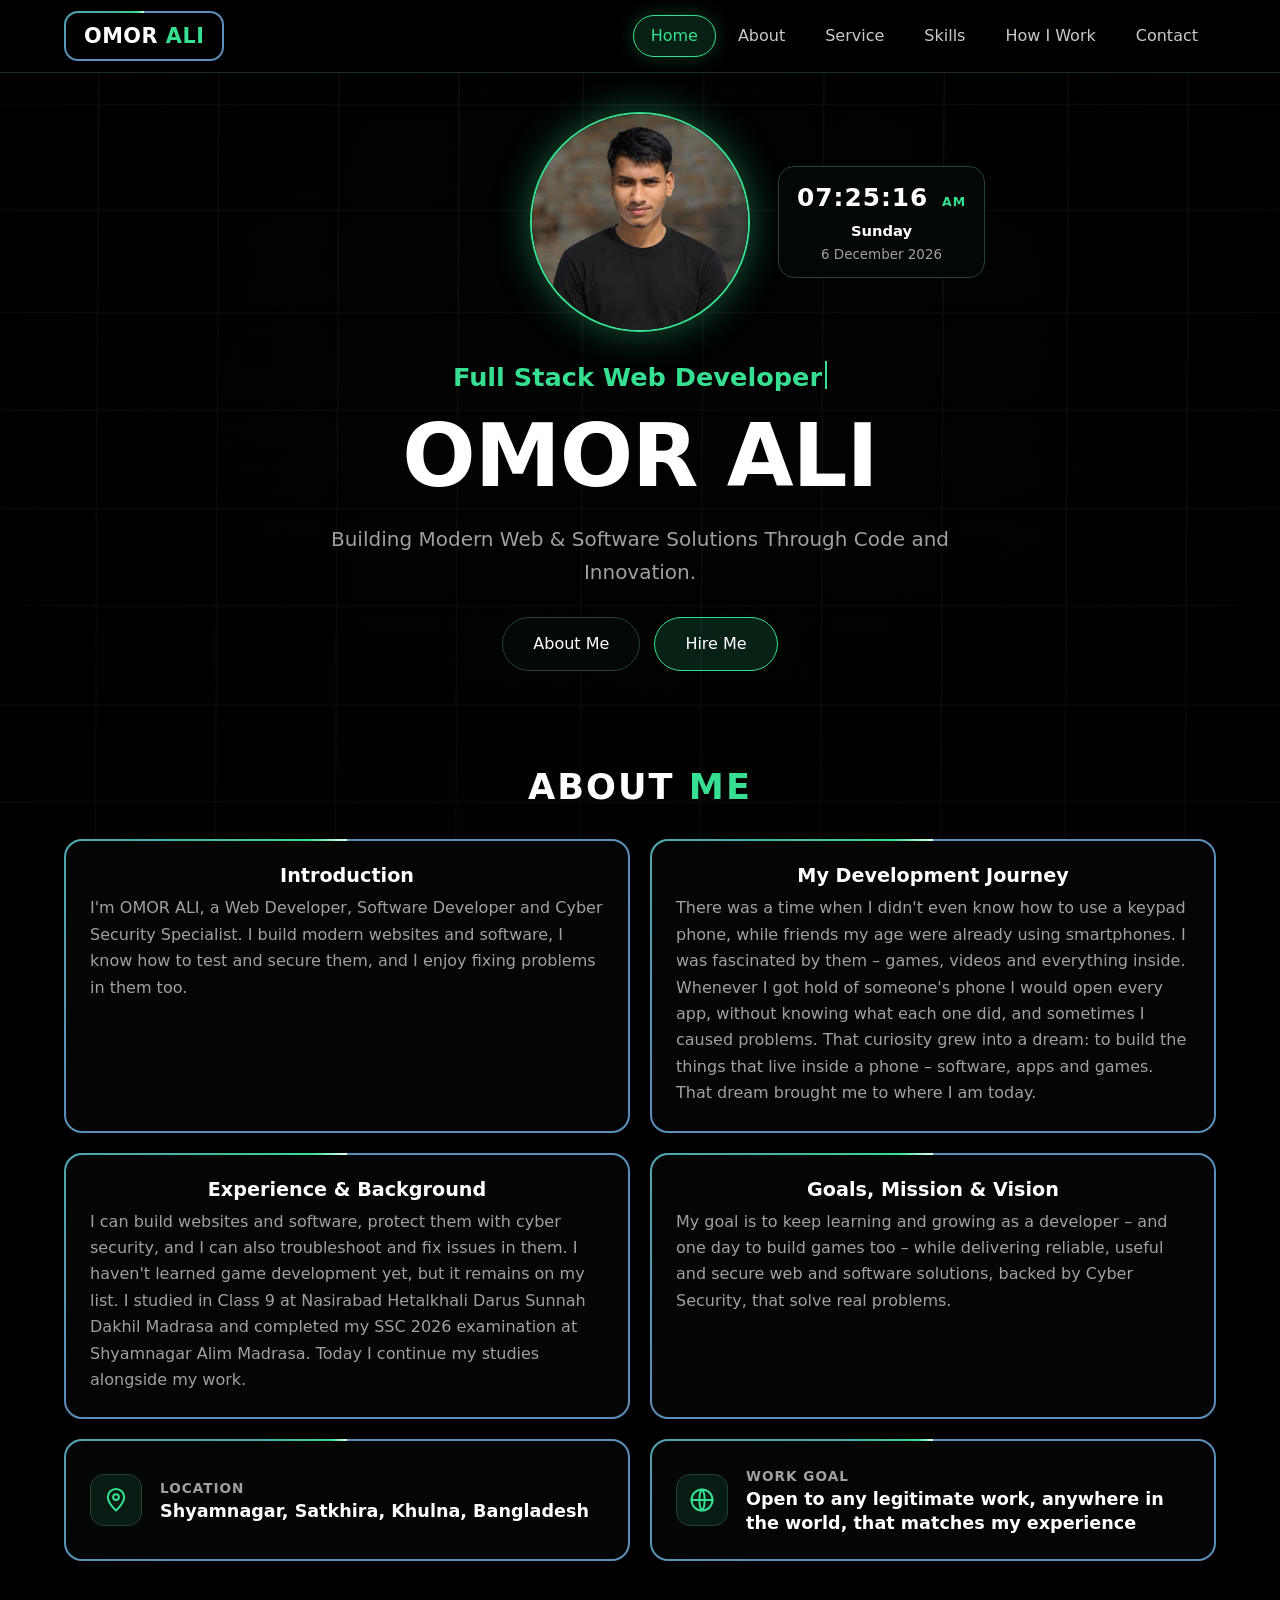
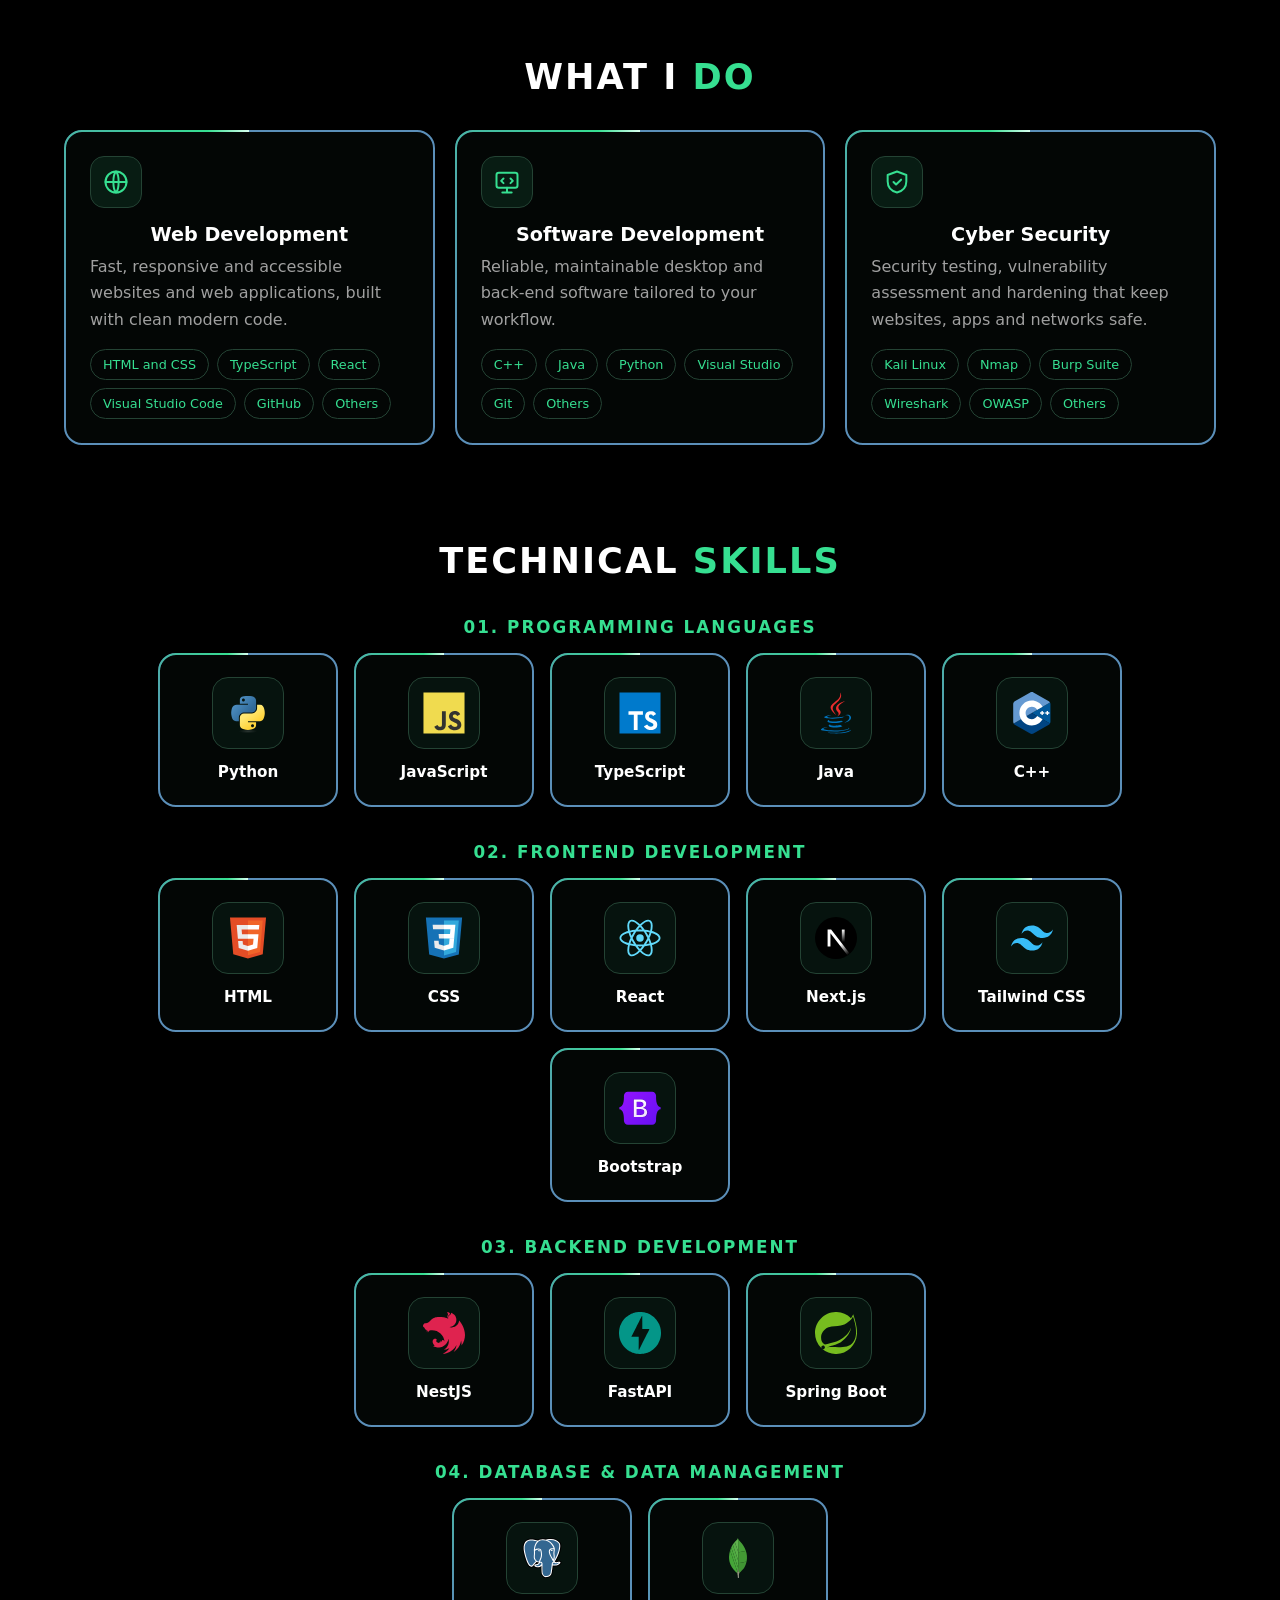
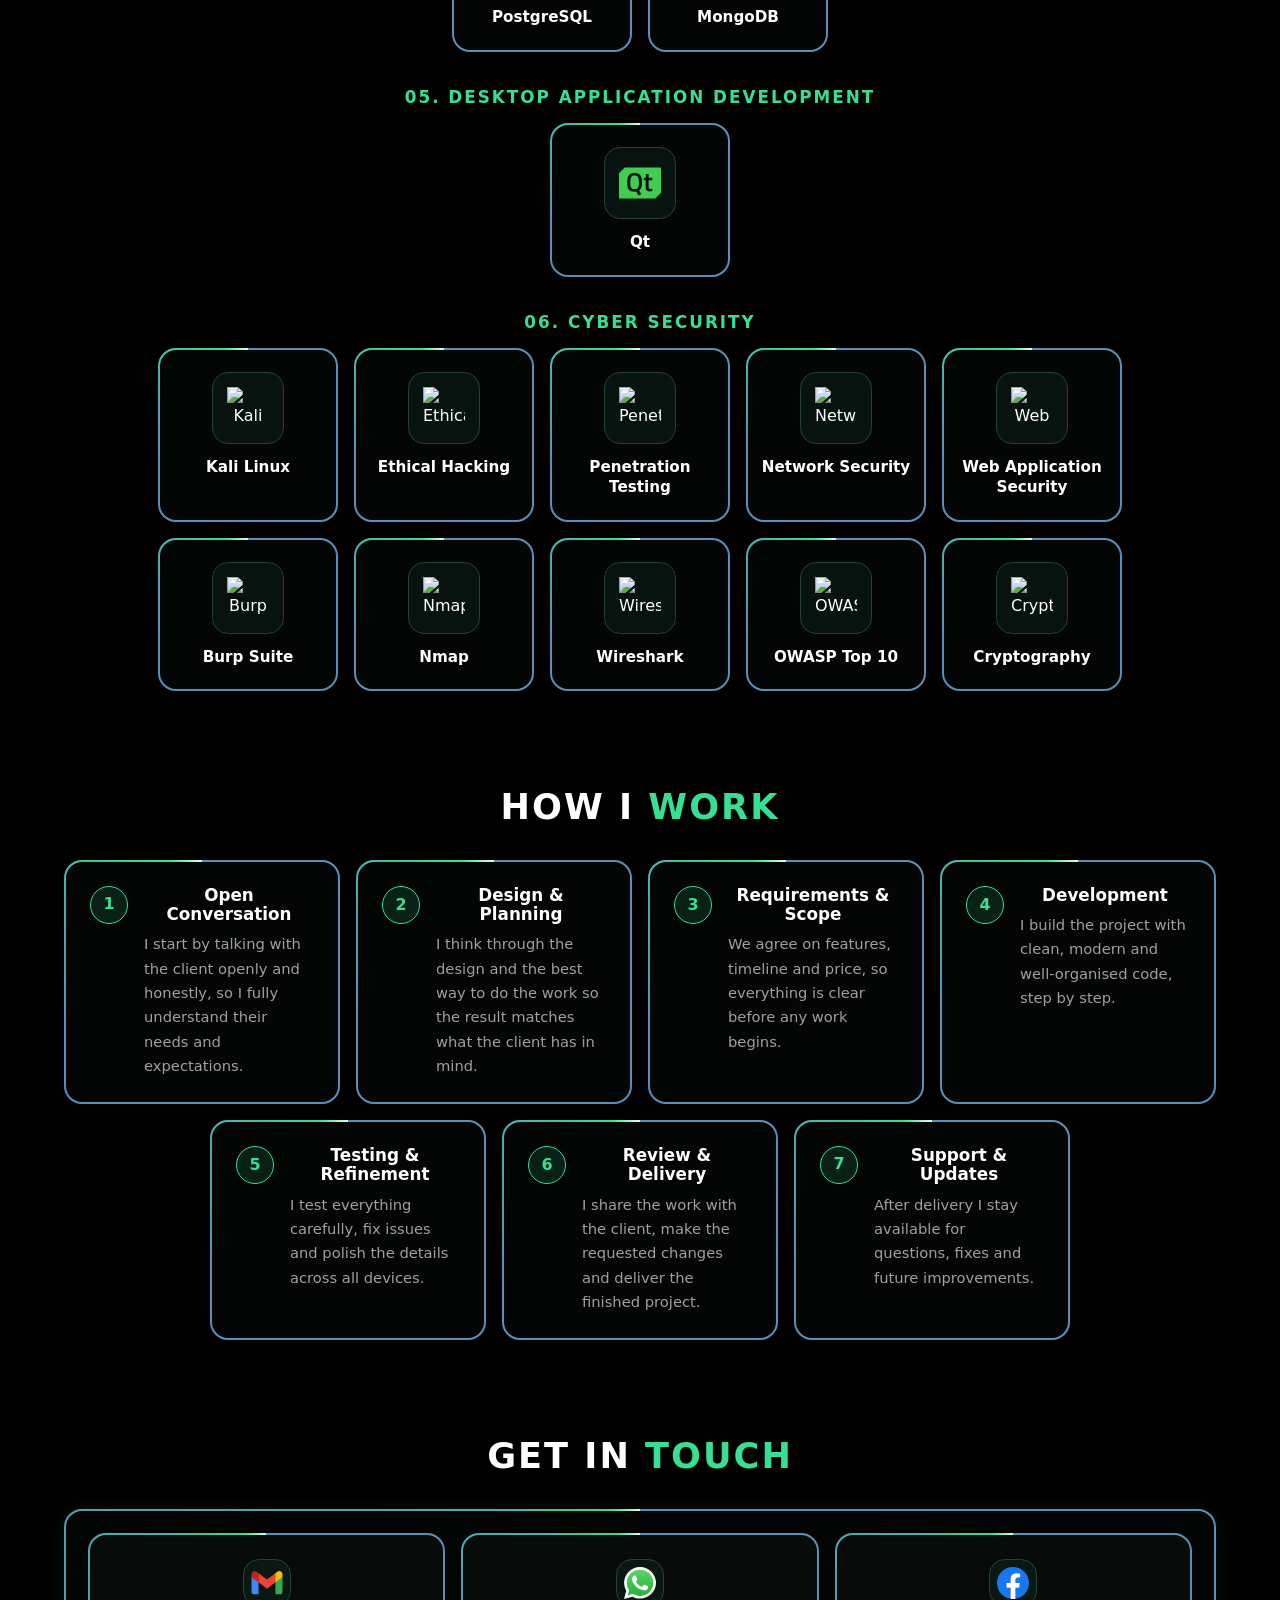
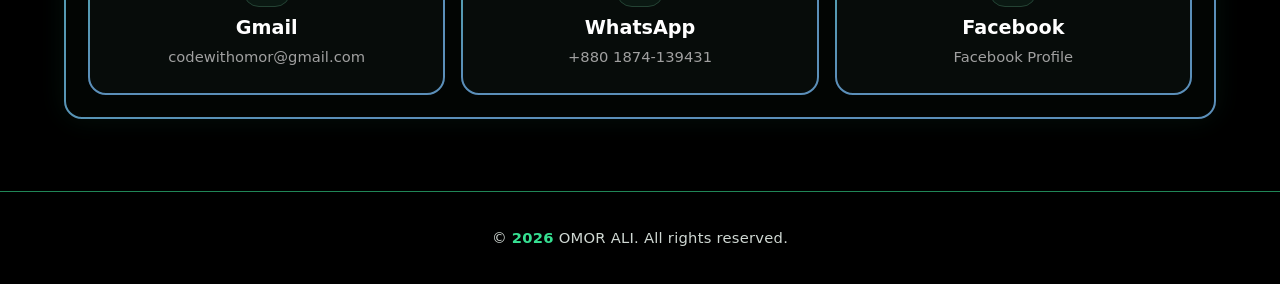
==== commit aba7af96: "Update index.html" ====
--- a/index.html
+++ b/index.html
@@ -5,9 +5,9 @@
   <meta charset="utf-8">
   <meta name="viewport" content="width=device-width, initial-scale=1">
 
-  <title>OMOR ALI – Full Stack Web, Software &amp; AI Automation Developer</title>
-
-  <meta name="description" content="OMOR ALI – personal developer portfolio. Web development, software development and AI automation.">
+  <title>OMOR ALI – Full Stack Web, Software Developer &amp; Cyber Security</title>
+
+  <meta name="description" content="OMOR ALI – personal developer portfolio. Web development, software development and cyber security.">
   <meta name="theme-color" content="#000000">
 
   <link rel="stylesheet" href="style.css">
@@ -100,7 +100,7 @@
         <div class="box rv">
           <h3>Introduction</h3>
           <p>
-            I'm OMOR ALI, a Web Developer, Software Developer and AI Automation Specialist. I build modern websites, software and AI-powered automation, and I enjoy fixing problems in them too.
+            I'm OMOR ALI, a Web Developer, Software Developer and Cyber Security Specialist. I build modern websites and software, I know how to test and secure them, and I enjoy fixing problems in them too.
           </p>
         </div>
 
@@ -114,14 +114,14 @@
         <div class="box rv">
           <h3>Experience &amp; Background</h3>
           <p>
-            I can build websites, AI solutions and software, and I can also troubleshoot and fix issues in them. I haven't learned game development yet, but it remains on my list. I studied in Class 9 at Nasirabad Hetalkhali Darus Sunnah Dakhil Madrasa and completed my SSC 2026 examination at Shyamnagar Alim Madrasa. Today I continue my studies alongside my work.
+            I can build websites and software, protect them with cyber security, and I can also troubleshoot and fix issues in them. I haven't learned game development yet, but it remains on my list. I studied in Class 9 at Nasirabad Hetalkhali Darus Sunnah Dakhil Madrasa and completed my SSC 2026 examination at Shyamnagar Alim Madrasa. Today I continue my studies alongside my work.
           </p>
         </div>
 
         <div class="box rv">
           <h3>Goals, Mission &amp; Vision</h3>
           <p>
-            My goal is to keep learning and growing as a developer &ndash; and one day to build games too &ndash; while delivering reliable, useful web, software and AI automation solutions that save people time and solve real problems.
+            My goal is to keep learning and growing as a developer &ndash; and one day to build games too &ndash; while delivering reliable, useful and secure web and software solutions, backed by Cyber Security, that solve real problems.
           </p>
         </div>
 
@@ -183,11 +183,12 @@
           </p>
 
           <div class="tags">
-            <span>HTML</span>
-            <span>CSS</span>
+            <span>HTML and CSS</span>
             <span>TypeScript</span>
             <span>React</span>
-            <span>Next.js</span>
+            <span>Visual Studio Code</span>
+            <span>GitHub</span>
+            <span>Others</span>
           </div>
         </article>
 
@@ -210,32 +211,34 @@
             <span>C++</span>
             <span>Java</span>
             <span>Python</span>
+            <span>Visual Studio</span>
             <span>Git</span>
-            <span>Visual Studio</span>
+            <span>Others</span>
           </div>
         </article>
 
         <article class="box rv">
           <div class="ic">
             <svg viewBox="0 0 24 24">
-              <rect x="5" y="8" width="14" height="11" rx="3"/>
-              <path d="M12 8V4M9 13h.01M15 13h.01M9 16h6"/>
-              <circle cx="12" cy="3" r="1"/>
+              <path d="M12 3l8 3v5.5c0 4.7-3.3 8.2-8 9.5-4.7-1.3-8-4.8-8-9.5V6z"/>
+              <path d="M9 12l2.2 2.2L15.5 10"/>
             </svg>
           </div>
 
-          <h3>AI Automation</h3>
+          <h3>Cyber Security</h3>
 
           <p>
-            Smart scripts, bots and AI integrations that automate
-            repetitive work and save time.
+            Security testing, vulnerability assessment and hardening
+            that keep websites, apps and networks safe.
           </p>
 
           <div class="tags">
-            <span>Python</span>
-            <span>TypeScript</span>
-            <span>APIs</span>
-            <span>GitHub</span>
+            <span>Kali Linux</span>
+            <span>Nmap</span>
+            <span>Burp Suite</span>
+            <span>Wireshark</span>
+            <span>OWASP</span>
+            <span>Others</span>
           </div>
         </article>
 
@@ -396,15 +399,78 @@
 
       </div>
 
-      <h3 class="cat">06. AI AUTOMATION &amp; WORKFLOW AUTOMATION</h3>
+      <h3 class="cat">06. CYBER SECURITY</h3>
 
       <div class="tools">
 
         <div class="box tool rv">
           <span class="logo-box">
-            <img src="assets/logos/n8n.svg" alt="n8n" width="64" height="64">
-          </span>
-          <b>n8n</b>
+            <img src="assets/logos/kali-linux.svg" alt="Kali Linux" width="64" height="64">
+          </span>
+          <b>Kali Linux</b>
+        </div>
+
+        <div class="box tool rv">
+          <span class="logo-box">
+            <img src="assets/logos/ethical-hacking.svg" alt="Ethical Hacking" width="64" height="64">
+          </span>
+          <b>Ethical Hacking</b>
+        </div>
+
+        <div class="box tool rv">
+          <span class="logo-box">
+            <img src="assets/logos/penetration-testing.svg" alt="Penetration Testing" width="64" height="64">
+          </span>
+          <b>Penetration Testing</b>
+        </div>
+
+        <div class="box tool rv">
+          <span class="logo-box">
+            <img src="assets/logos/network-security.svg" alt="Network Security" width="64" height="64">
+          </span>
+          <b>Network Security</b>
+        </div>
+
+        <div class="box tool rv">
+          <span class="logo-box">
+            <img src="assets/logos/web-application-security.svg" alt="Web Application Security" width="64" height="64">
+          </span>
+          <b>Web Application Security</b>
+        </div>
+
+        <div class="box tool rv">
+          <span class="logo-box">
+            <img src="assets/logos/burp-suite.svg" alt="Burp Suite" width="64" height="64">
+          </span>
+          <b>Burp Suite</b>
+        </div>
+
+        <div class="box tool rv">
+          <span class="logo-box">
+            <img src="assets/logos/nmap.svg" alt="Nmap" width="64" height="64">
+          </span>
+          <b>Nmap</b>
+        </div>
+
+        <div class="box tool rv">
+          <span class="logo-box">
+            <img src="assets/logos/wireshark.svg" alt="Wireshark" width="64" height="64">
+          </span>
+          <b>Wireshark</b>
+        </div>
+
+        <div class="box tool rv">
+          <span class="logo-box">
+            <img src="assets/logos/owasp-top-10.svg" alt="OWASP Top 10" width="64" height="64">
+          </span>
+          <b>OWASP Top 10</b>
+        </div>
+
+        <div class="box tool rv">
+          <span class="logo-box">
+            <img src="assets/logos/cryptography.svg" alt="Cryptography" width="64" height="64">
+          </span>
+          <b>Cryptography</b>
         </div>
 
       </div>
